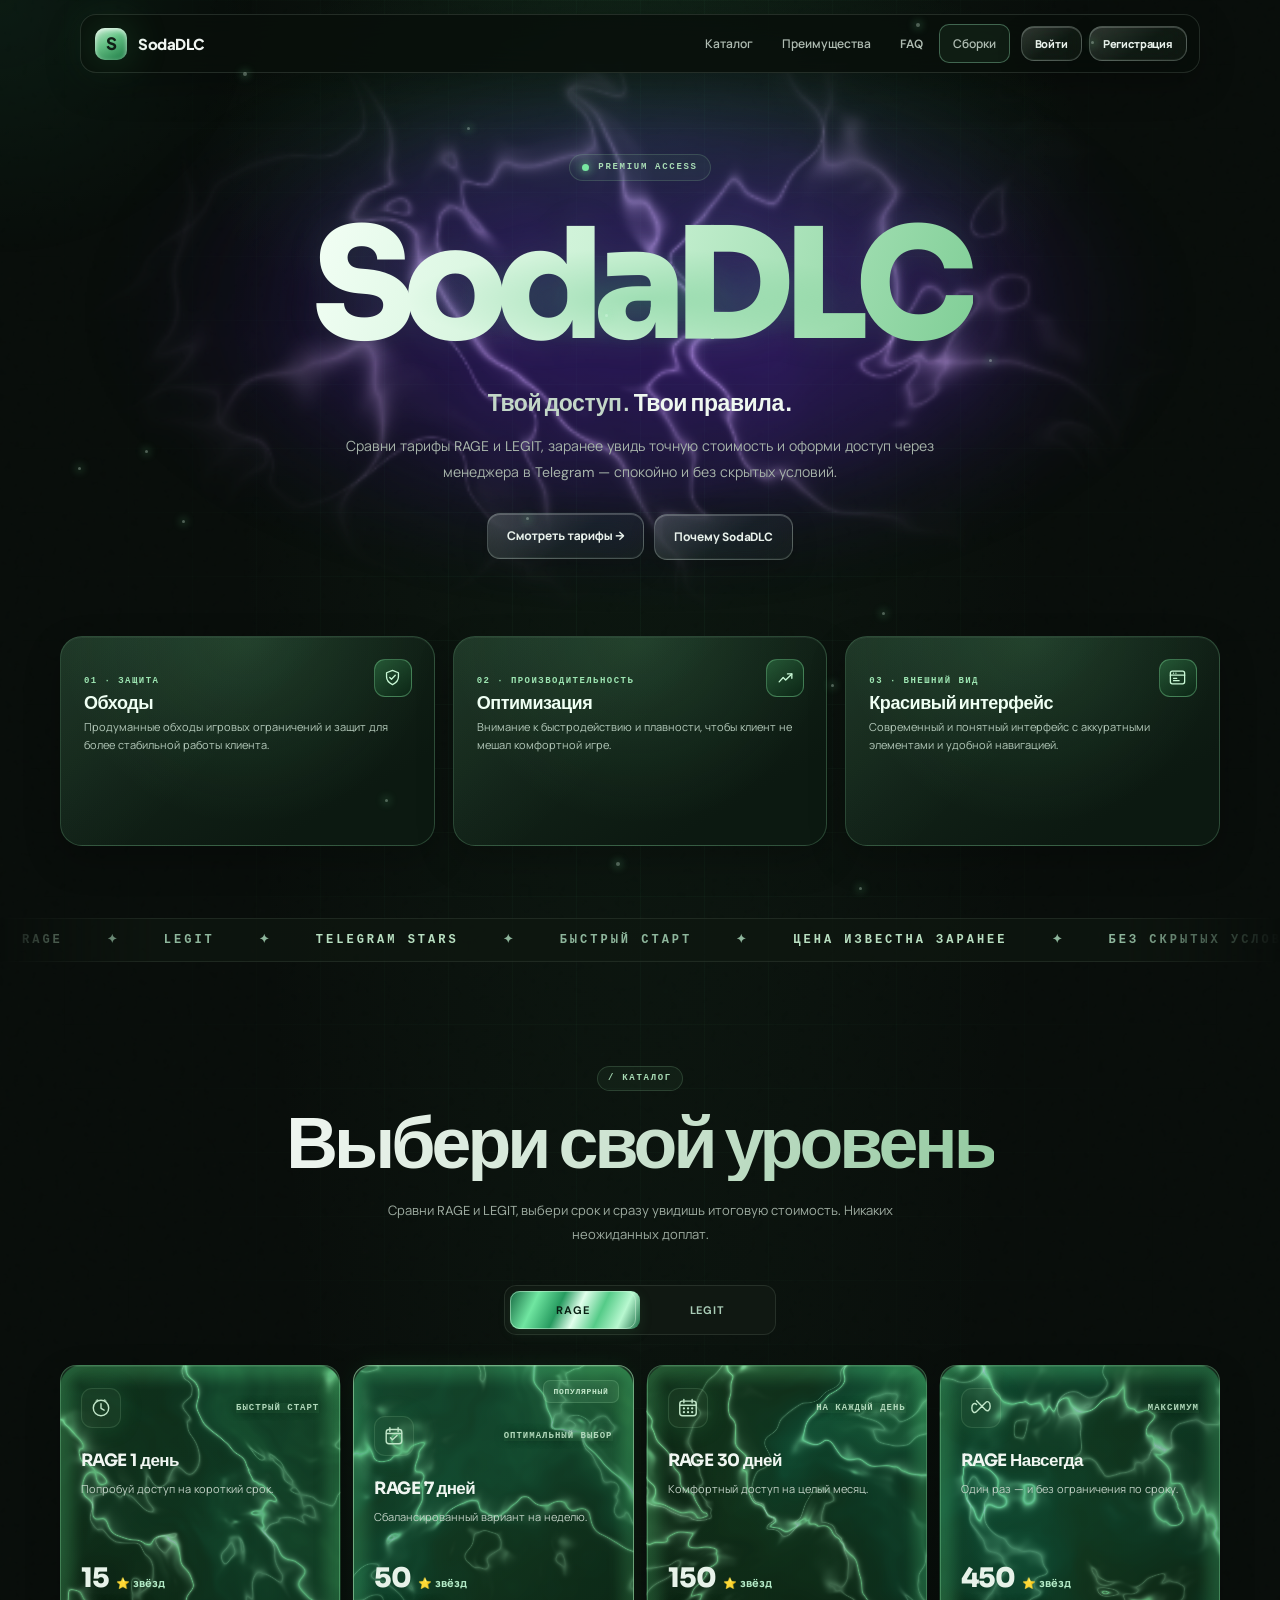
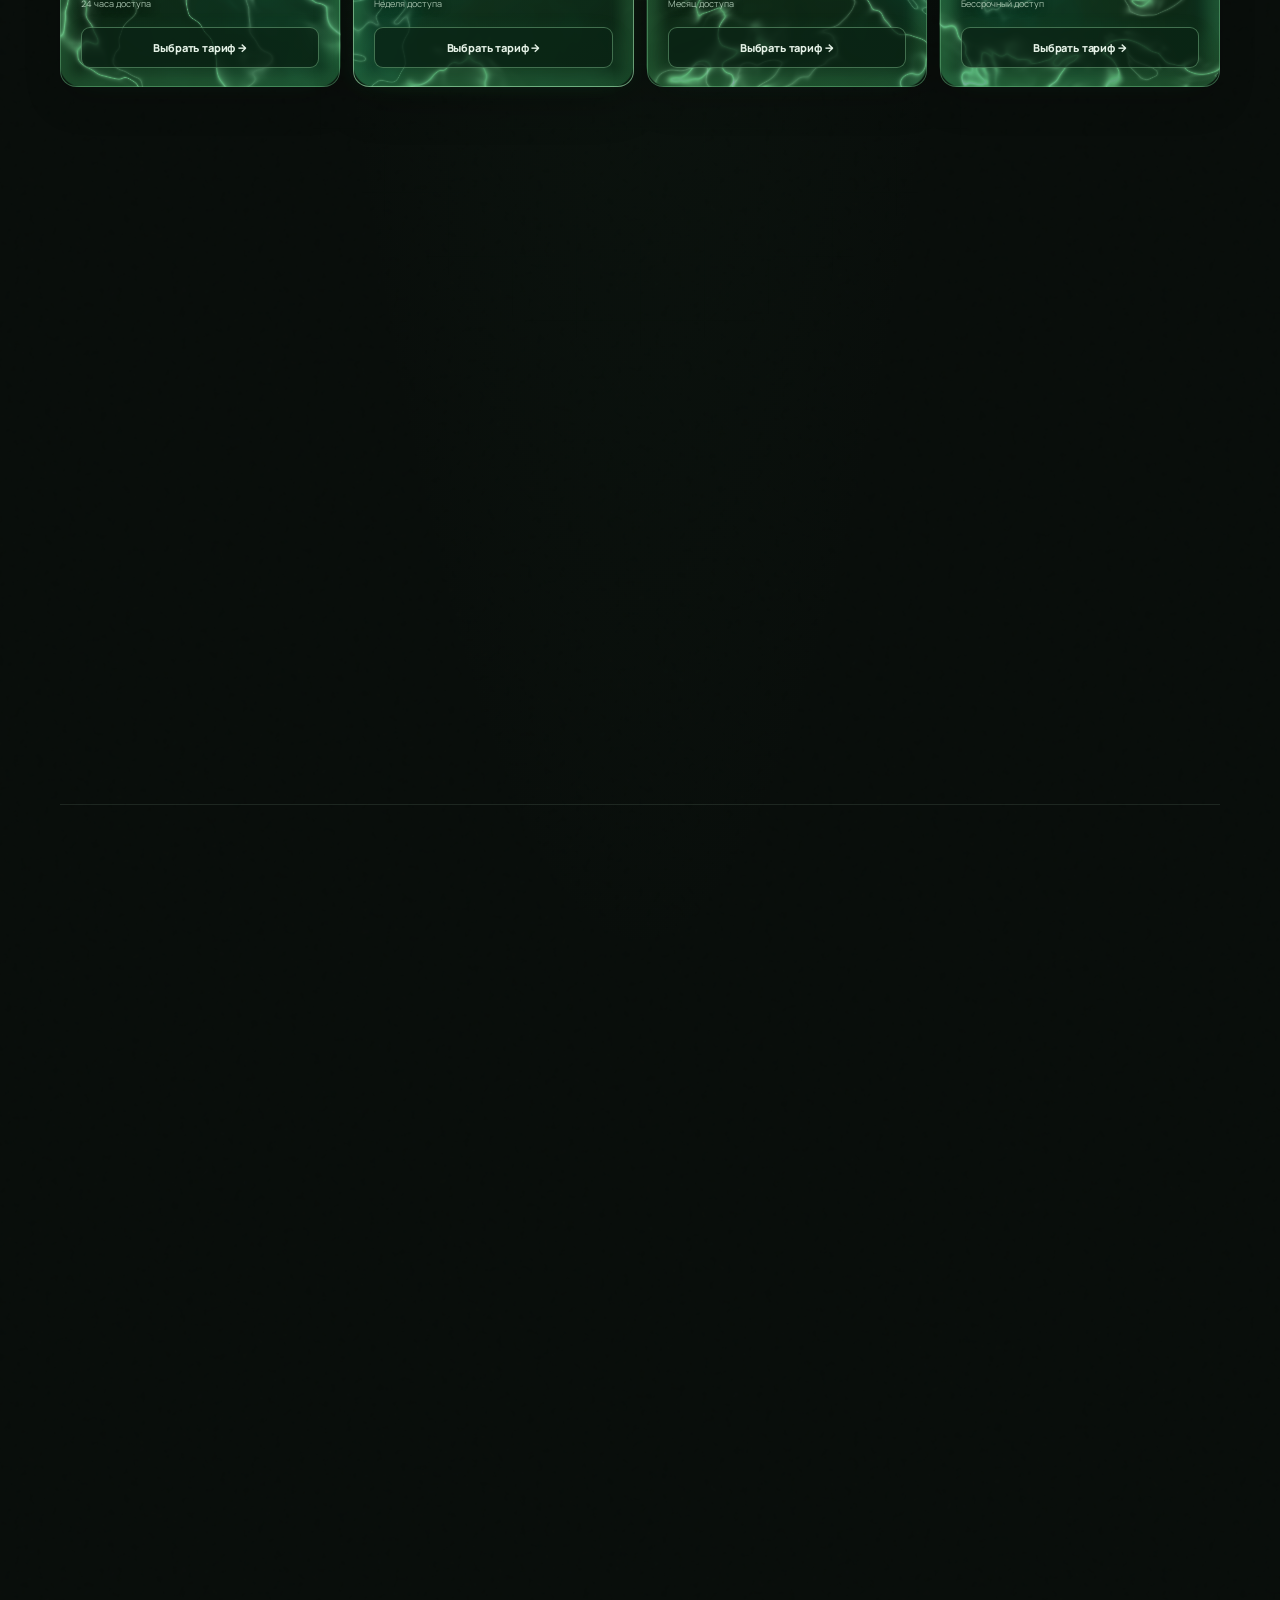
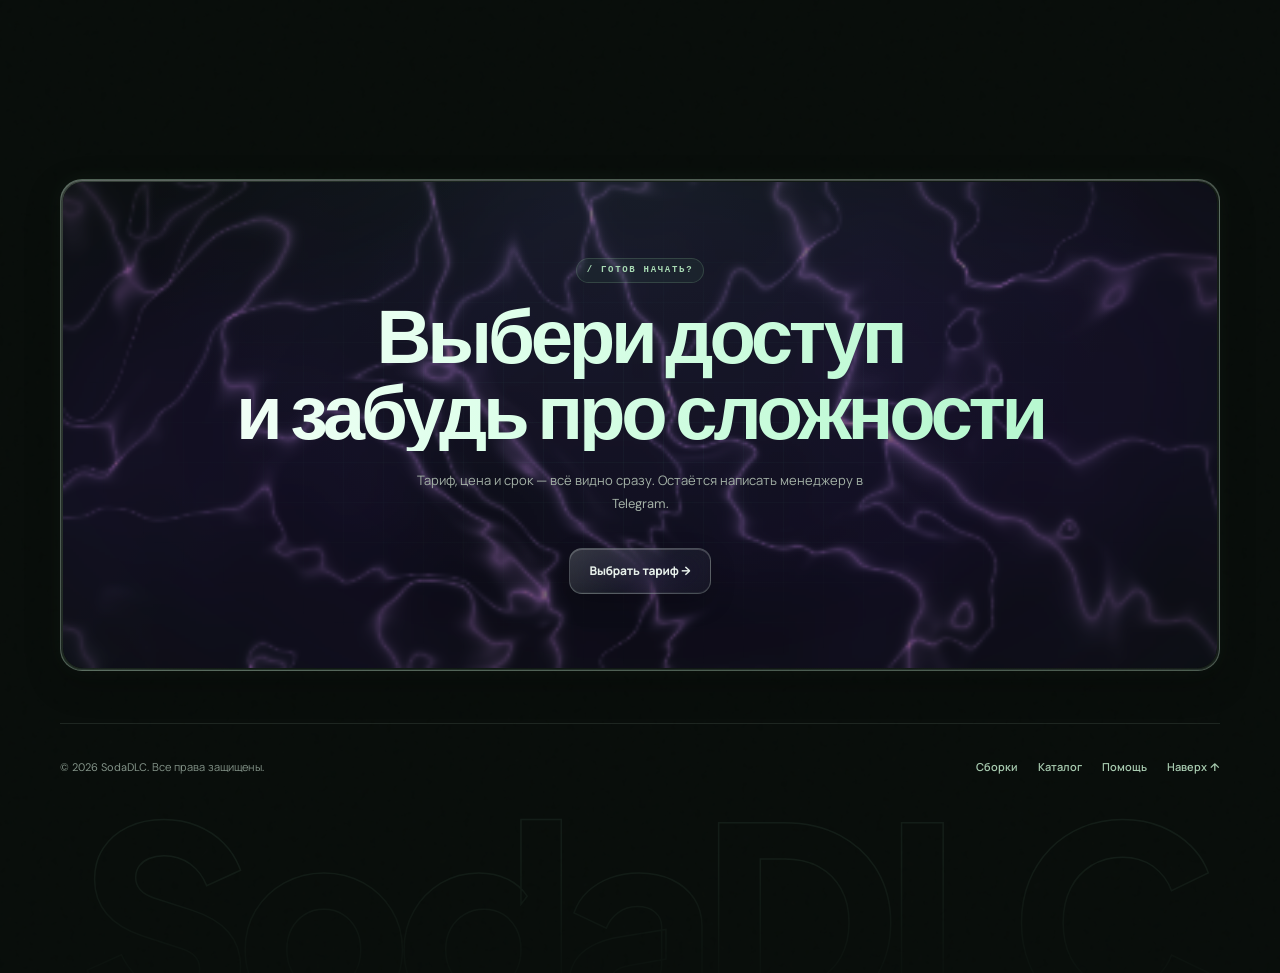
==== index.html @ 0f4b9d28 "Clean up hero tariff button hover artifact" ====
<!DOCTYPE html>
<html lang="ru">
<head>
<meta charset="UTF-8">
<meta name="viewport" content="width=device-width, initial-scale=1.0">
<meta name="theme-color" content="#080f0c">
<title>SodaDLC — Premium Digital Store</title>
<style>
@import url('https://fonts.googleapis.com/css2?family=Ballet&family=Pinyon+Script&family=DM+Sans:wght@400;500;600;700;800&family=Sora:wght@400;500;600;700;800&family=Manrope:wght@400;500;600;700;800&family=Plus+Jakarta+Sans:wght@500;600;700;800&display=swap');
:root {
  --site-primary: #c8d0dc;
  --site-secondary: #242a34;
  --site-background: #090b0f;
  --site-on-primary: #10141b;
  --site-on-secondary: #f1f4f8;
  --site-on-background: #f2f5fa;
  --site-font-body: 'Manrope', ui-sans-serif, system-ui, -apple-system, BlinkMacSystemFont, "Segoe UI", sans-serif;
  --site-font-heading: 'Plus Jakarta Sans', 'Manrope', ui-sans-serif, system-ui, sans-serif;
  --site-heading-scale: 1;
  --site-spacing-scale: 1;
  --site-radius-scale: 1;
  --site-decoration-opacity: 1;
  --bg: #090b0f;
  --panel: #11151c;
  --panel-2: #171d26;
  --line: rgba(211,222,238,.13);
  --muted: #929cab;
  --silver: #dbe2ec;
  --silver-2: #9daaba;
  --accent: #b7c5d8;
  --green: #a8d8bd;
}
* { box-sizing: border-box; }
html { scroll-behavior: smooth; }
body { margin: 0; color: var(--site-on-background); background: var(--site-background); font-family: var(--site-font-body); overflow-x: hidden; }
button, input { font: inherit; }
button { cursor: pointer; -webkit-tap-highlight-color: transparent; }
a { -webkit-tap-highlight-color: transparent; }
button:focus:not(:focus-visible) { outline: none; }
button:focus-visible, a:focus-visible { outline: 2px solid rgba(205,220,240,.8); outline-offset: 3px; }
#app { min-height: 100vh; width: 100%; border-radius: 0; overflow: hidden; position: relative; background-color: var(--site-background); isolation: isolate; }
.ambient { position: absolute; pointer-events: none; z-index: -1; opacity: var(--site-decoration-opacity); filter: blur(2px); }
.ambient.one { width: 680px; height: 680px; top: -330px; left: -210px; background: radial-gradient(circle, rgba(157,177,204,.16), transparent 68%); }
.ambient.two { width: 800px; height: 800px; top: 500px; right: -470px; background: radial-gradient(circle, rgba(112,133,160,.13), transparent 68%); }
.noise { position: absolute; inset: 0; pointer-events: none; opacity: calc(var(--site-decoration-opacity) * .08); z-index: -1; background-image: url("data:image/svg+xml,%3Csvg viewBox='0 0 180 180' xmlns='http://www.w3.org/2000/svg'%3E%3Cfilter id='n'%3E%3CfeTurbulence type='fractalNoise' baseFrequency='.9' numOctaves='3' stitchTiles='stitch'/%3E%3C/filter%3E%3Crect width='100%25' height='100%25' filter='url(%23n)' opacity='.28'/%3E%3C/svg%3E"); }
.container { width: min(1160px, calc(100% - 48px)); margin: 0 auto; }
.topbar { height: 82px; display: flex; align-items: center; justify-content: space-between; border-bottom: 1px solid var(--line); position: relative; z-index: 5; animation: slideDown .9s cubic-bezier(.2,.8,.2,1) both; }
.brand { display: flex; align-items: center; gap: 12px; color: #f5f7fb; text-decoration: none; letter-spacing: -.7px; font-weight: 850; font-size: 19px; }
.brand-mark { width: 36px; height: 36px; display: grid; place-items: center; border-radius: 12px; color: #11151c; font-weight: 950; font-size: 17px; background: linear-gradient(145deg,#f4f7fb,#8795a8 52%,#e7edf5); box-shadow: 0 4px 24px rgba(181,199,222,.2), inset 0 1px 1px #fff; }
.brand small { display: none; /* keep the top bar visually clean */ display: block; color: #8995a5; font-size: 9px; letter-spacing: 2.8px; font-weight: 700; margin-top: 2px; }
.brand small{display:none;}
.nav { display: flex; align-items: center; gap: 32px; }
.nav a { color: #aab4c2; font-size: 13px; font-weight: 600; text-decoration: none; transition: color .25s; }
.nav a:hover { color: #fff; }
.nav-cta { border: 1px solid rgba(213,225,242,.28); background: linear-gradient(135deg,rgba(220,229,241,.17),rgba(113,129,151,.08)); color: #edf2f9; border-radius: 11px; padding: 11px 17px; font-size: 12px; font-weight: 750; transition: .25s; }
.nav-cta:hover { transform: translateY(-2px); border-color: rgba(230,238,249,.65); box-shadow: 0 8px 25px rgba(150,174,205,.13); }
.hero { min-height: 620px; display: grid; grid-template-columns: 1.05fr .95fr; align-items: center; gap: 38px; padding: 82px 0 78px; }
.hero-copy { animation: rise .9s .12s both; }
.eyebrow { display: inline-flex; align-items: center; gap: 9px; color: #c4cedb; border: 1px solid rgba(197,211,230,.2); border-radius: 999px; padding: 8px 13px; background: rgba(180,198,222,.055); font-size: 10px; letter-spacing: 1.8px; text-transform: uppercase; font-weight: 800; }
.live-dot { width: 6px; height: 6px; border-radius: 50%; background: #a9d8bd; box-shadow: 0 0 12px #a9d8bd; }
h1 { font-family: var(--site-font-heading); font-size: clamp(49px,7vw,83px); line-height: .98; letter-spacing: -5px; margin: 26px 0 22px; font-weight: 850; }
.gradient-text { color: #e9eef6; background: linear-gradient(105deg,#fff 3%,#aab7c9 39%,#f5f8fc 57%,#7e8da2 78%,#e8edf5 100%); -webkit-background-clip: text; background-clip: text; -webkit-text-fill-color: transparent; background-size: 220% auto; animation: shine 7s linear infinite; }
.hero-copy p { color: #b1bdcc; font-size: 15px; line-height: 1.9; max-width: 520px; margin: 0; }
.hero-proof { display:flex; flex-wrap:wrap; gap:10px; margin-top:25px; }
.proof-pill { display:flex; align-items:center; gap:8px; padding:9px 12px; border:1px solid rgba(205,220,240,.13); border-radius:10px; background:rgba(255,255,255,.035); color:#c3cedc; font-size:10px; font-weight:700; }
.proof-pill i { width:6px; height:6px; border-radius:50%; background:#a8d8bd; box-shadow:0 0 10px rgba(168,216,189,.7); }
.hero-actions { display: flex; gap: 13px; margin-top: 32px; flex-wrap: wrap; }
.primary-btn, .ghost-btn { padding: 15px 21px; border-radius: 12px; font-size: 13px; font-weight: 800; transition: transform .25s, box-shadow .25s, border-color .25s; }
.primary-btn { border: 0; color: #11151b; background: linear-gradient(135deg,#f3f6fa,#a8b5c7 58%,#e6edf6); box-shadow: 0 8px 30px rgba(173,192,217,.16), inset 0 1px 0 #fff; }
.primary-btn:hover { transform: translateY(-3px); box-shadow: 0 13px 34px rgba(173,192,217,.25); }
.ghost-btn { color: #d8e0eb; background: rgba(255,255,255,.025); border: 1px solid rgba(202,216,236,.2); }
.ghost-btn:hover { transform: translateY(-3px); border-color: rgba(218,230,246,.55); }
.hero-note { margin-top: 27px; display: flex; gap: 18px; flex-wrap: wrap; color: #778496; font-size: 11px; }
.hero-note span { display: flex; align-items: center; gap: 7px; }
.hero-note b { color: #cbd5e2; font-weight: 700; }
.hero-art { min-height: 440px; display: grid; place-items: center; position: relative; animation: rise 1s .25s both; }
.orbit { width: min(390px,90%); aspect-ratio: 1; border: 1px solid rgba(195,211,233,.16); border-radius: 50%; position: absolute; box-shadow: 0 0 90px rgba(136,159,190,.07), inset 0 0 70px rgba(145,166,193,.04); }
.orbit:before, .orbit:after { content: ""; position: absolute; inset: 22px; border: 1px dashed rgba(195,211,233,.14); border-radius: 50%; }
.orbit:after { inset: 54px; border-style: solid; opacity: .6; }
.orbit-glow { position: absolute; width: 250px; height: 250px; border-radius: 50%; background: radial-gradient(circle,rgba(178,198,224,.23),rgba(111,132,161,.08) 45%,transparent 72%); filter: blur(13px); }
.cube { width: 190px; height: 190px; position: relative; transform: rotate(-12deg); filter: drop-shadow(0 28px 35px rgba(0,0,0,.45)); animation: float 6s ease-in-out infinite; }
.cube-face { position: absolute; inset: 0; border: 1px solid rgba(255,255,255,.65); border-radius: 35px; background: linear-gradient(145deg,#f1f5fb 0%,#aab7c9 27%,#596779 53%,#d8e1ec 74%,#7b899c 100%); box-shadow: inset 0 2px 4px rgba(255,255,255,.8), inset 0 -18px 35px rgba(17,25,36,.35), 0 0 45px rgba(175,197,224,.22); display: grid; place-items: center; overflow: hidden; }
.cube-face:before { content: ""; position: absolute; width: 160%; height: 45%; background: linear-gradient(90deg,transparent,rgba(255,255,255,.75),transparent); transform: rotate(-43deg) translateY(-110px); animation: sweep 5s ease-in-out infinite; }
.cube-logo { color: #18212d; font-size: 82px; font-weight: 950; letter-spacing: -9px; text-shadow: 0 2px 0 rgba(255,255,255,.45); z-index: 1; }
.float-chip { position: absolute; border: 1px solid rgba(210,224,243,.2); background: linear-gradient(145deg,rgba(43,53,68,.9),rgba(17,22,30,.94)); backdrop-filter: blur(14px); border-radius: 14px; padding: 12px 15px; color: #e6edf6; box-shadow: 0 15px 40px rgba(0,0,0,.28); font-size: 11px; animation: float 5s ease-in-out infinite; }
.float-chip strong { display: block; font-size: 14px; margin-bottom: 3px; }
.chip-a { top: 67px; right: 3px; animation-delay: -1.5s; }
.chip-b { bottom: 67px; left: 0; animation-delay: -3s; }
.chip-c { top: 48%; right: -24px; padding: 10px 12px; color: #b9c8db; }
.hero-panel { position:absolute; z-index:2; left:50%; bottom:4px; transform:translateX(-50%); width:min(340px,90%); padding:15px 17px; border:1px solid rgba(215,228,246,.2); border-radius:15px; background:linear-gradient(145deg,rgba(31,40,53,.96),rgba(12,16,23,.97)); box-shadow:0 18px 55px rgba(0,0,0,.42),inset 0 1px rgba(255,255,255,.08); backdrop-filter:blur(18px); }
.hero-panel-top { display:flex; justify-content:space-between; align-items:center; gap:10px; color:#9eacbd; font-size:9px; letter-spacing:1.2px; text-transform:uppercase; font-weight:800; }
.hero-panel-price { display:flex; justify-content:space-between; align-items:end; gap:12px; margin-top:10px; }
.hero-panel-price strong { color:#f2f5fa; font-size:25px; letter-spacing:-1px; }
.hero-panel-price span { color:#9eacbd; font-size:10px; text-align:right; line-height:1.6; }
.stats { border-top: 1px solid var(--line); border-bottom: 1px solid var(--line); display: grid; grid-template-columns: repeat(3,1fr); padding: 23px 0; }
.stat { text-align: center; border-right: 1px solid var(--line); }
.stat:last-child { border: 0; }
.stat strong { display: block; color: #e5ebf4; font-size: 21px; letter-spacing: -.8px; }
.stat span { display: block; margin-top: 5px; color: #778496; font-size: 10px; letter-spacing: 1.3px; text-transform: uppercase; }
.section { padding: 104px 0 96px; }
.section-subline { display:flex; align-items:center; gap:10px; margin-top:13px; color:#8795a7; font-size:11px; }
.section-subline:before { content:""; width:22px; height:1px; background:#aebed2; }
.section-head { display: flex; align-items: end; justify-content: space-between; gap: 30px; margin-bottom: 34px; }
.kicker { color: #8f9daf; font-size: 10px; letter-spacing: 2.3px; text-transform: uppercase; font-weight: 800; }
h2 { font-size: clamp(30px,4vw,43px); letter-spacing: -2px; line-height: 1.08; margin: 12px 0 0; }
.section-head p { max-width: 390px; color: #8793a3; font-size: 12px; line-height: 1.8; margin: 0 0 3px; }
.tabs { display: flex; gap: 8px; padding: 5px; background: rgba(255,255,255,.035); border: 1px solid var(--line); border-radius: 14px; width: fit-content; margin-bottom: 24px; }
.tab { color: #98a5b6; background: transparent; border: 0; border-radius: 10px; padding: 11px 20px; font-size: 12px; font-weight: 800; transition: .25s; }
.tab.active { color: #111720; background: linear-gradient(135deg,#eef3fa,#aebcce); box-shadow: 0 3px 14px rgba(180,198,222,.14); }
.product-grid { display: grid; grid-template-columns: repeat(4,1fr); gap: 14px; }
.product-card { position: relative; min-width: 0; padding: 23px 20px 20px; border-radius: 18px; border: 1px solid rgba(195,211,233,.16); background: linear-gradient(155deg,rgba(35,44,57,.94),rgba(15,19,26,.98) 70%); overflow: hidden; min-height: 325px; display: flex; flex-direction: column; transition: transform .35s,border-color .35s,box-shadow .35s; }
.product-card:before { content: ""; position: absolute; width: 190px; height: 190px; border-radius: 50%; top: -115px; right: -95px; background: radial-gradient(circle,rgba(190,210,237,.17),transparent 70%); pointer-events: none; }
.product-card:after { content: ""; position: absolute; top: -60%; left: -90%; width: 50%; height: 220%; transform: rotate(28deg); background: linear-gradient(90deg,transparent,rgba(255,255,255,.055),transparent); transition: left .7s; pointer-events: none; }
.product-card:hover { transform: translateY(-7px); border-color: rgba(207,222,243,.42); box-shadow: 0 22px 55px rgba(0,0,0,.3),0 0 30px rgba(148,171,202,.06); }
.product-card:hover:after { left: 140%; }
.product-card.featured { border-color: rgba(205,219,239,.36); background: linear-gradient(155deg,rgba(50,61,77,.9),rgba(17,22,30,.98) 75%); }
.popular { position: absolute; top: 13px; left: 20px; right: auto; color: #111720; background: linear-gradient(135deg,#edf3fb,#9cacc1); padding: 6px 9px; border-radius: 7px; font-size: 8px; letter-spacing: 1px; font-weight: 900; }
.product-card.featured .product-top { padding-top: 28px; }
.product-top { display: flex; align-items: center; justify-content: space-between; margin-bottom: 24px; }
.product-icon { width: 44px; height: 44px; display: grid; place-items: center; border: 0; border-radius: 0; background: transparent; color: #dce5f1; }
.product-icon svg { width: 34px; height: 34px; display: block; overflow: visible; stroke: currentColor; stroke-width: 1.55; stroke-linecap: round; stroke-linejoin: round; filter: drop-shadow(0 2px 8px rgba(190,208,232,.16)); }
.product-tag { color: #8492a4; font-size: 9px; letter-spacing: 1.3px; text-transform: uppercase; font-weight: 800; }
.product-card h3 { margin: 0 0 7px; font-size: clamp(16px,1.35vw,19px); line-height: 1.35; letter-spacing: -.45px; overflow-wrap: anywhere; }
.product-card .desc { color: #8390a1; font-size: 11px; line-height: 1.6; min-height: 35px; margin: 0 0 20px; }
.price-row { display: flex; align-items: baseline; flex-wrap: wrap; gap: 4px 7px; min-width: 0; margin-top: auto; }
.price { font-size: clamp(23px,2.2vw,29px); font-weight: 850; letter-spacing: -1px; line-height: 1.15; color: #edf2f9; overflow-wrap: anywhere; }
.currency { color: #aab7c8; font-size: 11px; font-weight: 750; white-space: nowrap; }
.price-note { color: #6f7c8d; font-size: 9px; margin-top: 3px; }
.buy-btn { width: 100%; margin-top: 18px; border-radius: 10px; border: 1px solid rgba(203,218,238,.24); background: linear-gradient(135deg,rgba(225,234,246,.16),rgba(156,176,203,.08)); color: #f0f4fa; padding: 14px 12px; font-size: 12px; font-weight: 850; transition: .25s; }
.buy-btn:hover { background: linear-gradient(135deg,#e9eff7,#aab9cc); color: #111720; border-color: transparent; }
.discount-note { margin-top: 20px; padding: 15px 17px; display: flex; align-items: center; gap: 12px; border-radius: 13px; border: 1px solid rgba(168,216,189,.18); background: rgba(117,177,145,.055); color: #a8cdb7; font-size: 11px; line-height: 1.6; }
.discount-note b { color: #d0e8d8; }
.features { display: grid; grid-template-columns: repeat(3,1fr); gap: 14px; }
.steps { display:grid; grid-template-columns:repeat(3,1fr); gap:13px; margin-top:24px; }
.step { position:relative; padding:20px; border:1px solid var(--line); border-radius:15px; background:linear-gradient(145deg,rgba(255,255,255,.045),rgba(255,255,255,.015)); }
.step-num { color:#9eafc4; font-size:10px; letter-spacing:1.5px; font-weight:900; }
.step h3 { margin:12px 0 7px; font-size:13px; }
.step p { margin:0; color:#8793a3; font-size:10px; line-height:1.75; }
.feature { padding: 24px; border: 1px solid var(--line); border-radius: 16px; background: rgba(255,255,255,.025); }
.feature-icon { width: 38px; height: 38px; border-radius: 11px; display: grid; place-items: center; background: rgba(194,211,235,.1); color: #d6e0ed; font-size: 16px; margin-bottom: 18px; }
.feature h3 { margin: 0 0 8px; font-size: 14px; }
.feature p { margin: 0; color: #8793a3; font-size: 11px; line-height: 1.8; }
.faq-wrap { display: grid; grid-template-columns: .7fr 1.3fr; gap: 65px; }
.faq-intro p { color: #8793a3; font-size: 12px; line-height: 1.8; max-width: 300px; }
.faq-item { border-bottom: 1px solid var(--line); }
.faq-q { width: 100%; padding: 19px 0; display: flex; justify-content: space-between; gap: 20px; align-items: center; border: 0; color: #e1e8f1; background: transparent; text-align: left; font-size: 13px; font-weight: 750; }
.faq-q span:last-child { color: #9caabd; font-size: 20px; transition: transform .25s; }
.faq-a { max-height: 0; overflow: hidden; color: #8793a3; font-size: 11px; line-height: 1.8; transition: max-height .35s,padding .35s; }
.faq-item.open .faq-a { max-height: 140px; padding: 0 30px 18px 0; }
.faq-item.open .faq-q span:last-child { transform: rotate(45deg); }
.footer { border-top: 1px solid var(--line); padding: 30px 0; display: flex; align-items: center; justify-content: space-between; gap: 20px; color: #758294; font-size: 10px; }
.footer-links { display: flex; gap: 18px; }
.footer a { color: #aab5c4; text-decoration: none; }
.footer a:hover { color: white; }
.modal-backdrop { position: fixed; inset: 0; background: rgba(3,5,8,.88); display: grid; place-items: center; padding: 18px; z-index: 20; opacity: 0; visibility: hidden; transition: opacity .2s,visibility .2s; }
.modal-backdrop.show { opacity: 1; visibility: visible; }
.modal { width: min(450px,100%); padding: 28px; border-radius: 20px; border: 1px solid rgba(208,223,244,.25); background: linear-gradient(145deg,#1b222d,#0d1117); box-shadow: 0 30px 100px rgba(0,0,0,.65); transform: translateY(16px) scale(.98); transition: .3s; }
.modal-backdrop.show .modal { transform: translateY(0) scale(1); }
.modal-head { display: flex; align-items: start; justify-content: space-between; gap: 15px; }
.modal h3 { margin: 0; font-size: 22px; letter-spacing: -.8px; }
.modal-sub { color: #aeb9c8; font-size: 13px; line-height: 1.85; margin: 12px 0 21px; }
.close { border: 1px solid var(--line); background: rgba(255,255,255,.04); color: #cbd5e2; border-radius: 9px; width: 32px; height: 32px; font-size: 18px; }
.order-summary { border: 1px solid var(--line); background: rgba(255,255,255,.035); border-radius: 12px; padding: 14px; display: flex; justify-content: space-between; align-items: center; margin-bottom: 18px; }
.order-summary span { color: #9aa7b7; font-size: 11px; }
.order-summary strong { color: #f0f4fa; font-size: 17px; }
.contact-note { border: 1px solid rgba(195,211,233,.16); background: rgba(255,255,255,.035); border-radius: 13px; padding: 16px; color: #aab6c6; font-size: 12px; line-height: 1.8; }
.contact-note strong { color: #f1f5fb; }
.telegram-link { display: flex; justify-content: center; align-items: center; gap: 9px; width: 100%; margin-top: 17px; padding: 14px 18px; border-radius: 11px; background: linear-gradient(135deg,#f0f4fa,#aab9cc); color: #111720; text-decoration: none; font-size: 13px; font-weight: 850; transition: transform .25s,box-shadow .25s; }
.telegram-link:hover { transform: translateY(-2px); box-shadow: 0 10px 28px rgba(173,192,217,.2); }
.field { width: 100%; border: 1px solid rgba(199,215,237,.2); background: rgba(0,0,0,.2); border-radius: 10px; padding: 13px 14px; outline: none; color: #f2f5fa; font-size: 12px; }
.field:focus { border-color: rgba(211,227,248,.65); }
.modal-action { width: 100%; margin-top: 16px; }
.modal-hint { color: #718093; font-size: 9px; line-height: 1.7; margin-top: 13px; }
.auth-actions { display:flex; align-items:center; gap:9px; }
.auth-btn { border:1px solid rgba(213,225,242,.24); background:rgba(255,255,255,.035); color:#e5ebf4; border-radius:10px; padding:10px 13px; font-size:11px; font-weight:800; transition:.25s; }
.auth-btn.primary { color:#111720; background:linear-gradient(135deg,#eef3fa,#aebcce); border-color:transparent; }
.auth-btn:hover { transform:translateY(-2px); border-color:rgba(230,238,249,.65); }
.auth-field { display:grid; gap:7px; margin:13px 0; color:#aeb9c8; font-size:11px; font-weight:700; }
#authConfirmWrap[hidden] { display:none !important; }
.auth-error { min-height:17px; color:#e5a6a6; font-size:10px; line-height:1.6; }
.auth-switch { margin-top:15px; color:#9aa7b7; text-align:center; font-size:11px; }
.auth-switch button { border:0; padding:0; background:none; color:#e2eaf5; font-weight:800; text-decoration:underline; }
.cabinet { width:min(680px,100%); max-height:min(82vh,760px); overflow:auto; }
.cabinet-welcome { margin:17px 0 20px; padding:18px; border:1px solid var(--line); border-radius:13px; background:rgba(255,255,255,.035); }
.cabinet-welcome strong { display:block; color:#f0f4fa; font-size:20px; }
.cabinet-welcome span { display:block; color:#9aa7b7; font-size:11px; margin-top:5px; }
.cabinet-grid { display:grid; grid-template-columns:repeat(2,1fr); gap:12px; }
.cabinet-tile { padding:17px; border:1px solid var(--line); border-radius:12px; background:rgba(255,255,255,.025); }
.cabinet-tile small { display:block; color:#8997a9; font-size:9px; letter-spacing:1px; text-transform:uppercase; }
.cabinet-tile strong { display:block; margin-top:8px; color:#e9eef6; font-size:15px; }
.admin-panel { margin-top:17px; padding:18px; border:1px solid rgba(184,204,230,.25); border-radius:13px; background:linear-gradient(145deg,rgba(174,194,220,.09),rgba(255,255,255,.02)); }
.admin-panel h4 { margin:0 0 8px; color:#eaf0f8; font-size:14px; }
.admin-panel p { margin:0; color:#9aa7b7; font-size:11px; line-height:1.7; }
.cabinet-actions { display:flex; gap:9px; margin-top:18px; }
@media(max-width:650px){.auth-actions{gap:6px}.auth-btn{padding:9px 8px;font-size:10px}.cabinet-grid{grid-template-columns:1fr}}
/* Cabinet workspace redesign */
.cabinet{width:min(980px,100%);max-height:min(90vh,900px);padding:0;overflow:auto;border-radius:25px;background:radial-gradient(ellipse at 8% 0,rgba(165,190,222,.16),transparent 38%),linear-gradient(145deg,#171f2b,#0b1018 68%);}
.cabinet .modal-head{position:sticky;top:0;z-index:4;padding:25px 30px 20px;border-bottom:1px solid rgba(211,226,245,.12);background:rgba(15,21,30,.88);backdrop-filter:blur(18px);align-items:center}
.cabinet .modal-head h3{font-size:25px;letter-spacing:-1px}.cabinet .modal-head .kicker{margin-bottom:7px}
.cabinet-body{padding:26px 30px 30px}.cabinet-hero{position:relative;overflow:hidden;display:flex;justify-content:space-between;align-items:center;gap:20px;padding:25px;border:1px solid rgba(211,226,245,.18);border-radius:19px;background:linear-gradient(115deg,rgba(177,197,224,.14),rgba(255,255,255,.025) 60%),#121a25;box-shadow:inset 0 1px rgba(255,255,255,.08)}
.cabinet-hero:after{content:"S";position:absolute;right:20px;top:-40px;font-size:170px;line-height:1;font-weight:900;color:rgba(219,230,245,.035);pointer-events:none}
.cabinet-user{display:flex;align-items:center;gap:16px;min-width:0}.cabinet-avatar{width:58px;height:58px;flex:0 0 58px;display:grid;place-items:center;border-radius:18px;color:#121923;font-size:24px;font-weight:900;background:linear-gradient(145deg,#f5f8fc,#91a2b8 65%,#dce5f0);box-shadow:0 8px 25px rgba(174,196,224,.16),inset 0 1px white}
.cabinet-greeting{color:#8f9daf;font-size:10px;letter-spacing:1.7px;text-transform:uppercase;font-weight:800}.cabinet-hero h4{margin:5px 0 5px;color:#f1f5fa;font-size:23px;letter-spacing:-.8px;overflow-wrap:anywhere}.cabinet-hero p{margin:0;color:#98a6b8;font-size:11px}.role-chip{position:relative;z-index:1;white-space:nowrap;padding:9px 12px;border:1px solid rgba(210,226,247,.2);border-radius:999px;background:rgba(210,226,247,.07);color:#dce6f3;font-size:9px;font-weight:900;letter-spacing:1.2px}
.cabinet-section-title{display:flex;justify-content:space-between;align-items:end;gap:15px;margin:27px 0 13px}.cabinet-section-title h4{margin:0;color:#eaf0f8;font-size:14px}.cabinet-section-title p{margin:5px 0 0;color:#8290a3;font-size:10px;line-height:1.6}.cabinet-metrics{display:grid;grid-template-columns:repeat(3,1fr);gap:12px}.cabinet-metric{padding:17px;border:1px solid rgba(205,220,240,.13);border-radius:15px;background:linear-gradient(145deg,rgba(42,54,71,.62),rgba(16,22,31,.72));box-shadow:inset 0 1px rgba(255,255,255,.045)}.cabinet-metric span{display:block;color:#8998ab;font-size:9px;letter-spacing:1.2px;text-transform:uppercase}.cabinet-metric strong{display:block;margin-top:9px;color:#edf2f9;font-size:20px;letter-spacing:-.6px;overflow-wrap:anywhere}.cabinet-metric small{display:block;margin-top:4px;color:#738195;font-size:9px}
.cabinet-content-grid{display:grid;grid-template-columns:1fr 1fr;gap:13px}.cabinet-info-card{padding:19px;border:1px solid rgba(205,220,240,.13);border-radius:16px;background:rgba(255,255,255,.025)}.cabinet-info-card h4{margin:0 0 13px;color:#e8eef7;font-size:12px}.cabinet-info-row{display:flex;justify-content:space-between;gap:12px;padding:10px 0;border-top:1px solid rgba(205,220,240,.09);font-size:10px}.cabinet-info-row span{color:#8492a5}.cabinet-info-row strong{color:#dce5f0;text-align:right;overflow-wrap:anywhere}
.admin-panel{margin-top:25px;padding:21px;border:1px solid rgba(183,205,234,.24);border-radius:18px;background:linear-gradient(145deg,rgba(124,151,185,.13),rgba(255,255,255,.025));box-shadow:inset 0 1px rgba(255,255,255,.06)}.admin-panel h4{margin:0;color:#edf3fb;font-size:15px}.admin-panel>p{margin:7px 0 17px;color:#95a4b7;font-size:10px;line-height:1.75}.admin-create-grid{display:grid;grid-template-columns:1fr 1fr auto;gap:9px;align-items:end}.admin-create-grid label{display:grid;gap:7px;color:#aab7c8;font-size:9px;font-weight:800}.admin-create-grid .auth-btn{min-height:42px;white-space:nowrap}.admin-list{display:grid;gap:8px;margin-top:15px}.admin-list-item{display:flex;justify-content:space-between;align-items:center;gap:12px;padding:12px 14px;border:1px solid rgba(205,220,240,.11);border-radius:12px;background:rgba(5,9,15,.24)}.admin-list-item strong{display:block;color:#e5edf7;font-size:11px}.admin-list-item span{display:block;margin-top:4px;color:#8291a5;font-size:9px}.admin-owner-tag{color:#cbd8e8!important}.admin-notice{margin-top:12px;color:#75869b;font-size:9px;line-height:1.7}.cabinet-footer{display:flex;justify-content:space-between;align-items:center;gap:12px;margin-top:24px;padding-top:18px;border-top:1px solid rgba(205,220,240,.12)}.cabinet-footer span{color:#78879a;font-size:9px}.cabinet-actions{margin:0;gap:9px}.cabinet-actions .auth-btn{padding:11px 15px}
@media(max-width:650px){.cabinet .modal-head{padding:20px 18px 16px}.cabinet-body{padding:18px}.cabinet-hero{align-items:flex-start;padding:18px;flex-direction:column}.cabinet-hero h4{font-size:20px}.cabinet-metrics{grid-template-columns:1fr 1fr}.cabinet-metric:last-child{grid-column:1/-1}.cabinet-content-grid{grid-template-columns:1fr}.admin-create-grid{grid-template-columns:1fr}.admin-create-grid .auth-btn{width:100%}.cabinet-footer{align-items:stretch;flex-direction:column}.cabinet-actions{width:100%}.cabinet-actions button{flex:1}}
.toast { position: fixed; bottom: 22px; left: 50%; transform: translate(-50%,20px); opacity: 0; pointer-events: none; z-index: 30; background: #e7edf6; color: #111720; padding: 12px 18px; border-radius: 10px; font-size: 11px; font-weight: 800; box-shadow: 0 10px 35px rgba(0,0,0,.3); transition: .3s; }
.toast.show { opacity: 1; transform: translate(-50%,0); }
.loader { position: fixed; inset: 0; background: #080a0e; z-index: 50; display: grid; place-items: center; transition: opacity .7s,visibility .7s; }
.loader.done { opacity: 0; visibility: hidden; }
.loader-inner { text-align: center; }
.loader-logo { width: 76px; height: 76px; margin: 0 auto 22px; display: grid; place-items: center; border-radius: 23px; color: #10151d; font-size: 36px; font-weight: 950; background: linear-gradient(145deg,#f4f7fb,#8493a8 58%,#e8eef6); box-shadow: 0 0 55px rgba(174,196,224,.2); animation: loaderPulse 1.2s ease-in-out infinite; }
.loader-name { font-size: 14px; letter-spacing: 4px; font-weight: 850; color: #e7edf6; }
.loader-line { width: 150px; height: 2px; background: #252d38; margin: 18px auto 0; overflow: hidden; border-radius: 2px; }
.loader-line:after { content: ""; display: block; height: 100%; width: 45%; background: linear-gradient(90deg,transparent,#e3ebf6,transparent); animation: loading 1s ease-in-out infinite; }
.reveal { opacity: 0; transform: translateY(22px); transition: opacity .7s,transform .7s; }
.reveal.visible { opacity: 1; transform: translateY(0); }
@keyframes loading { from { transform: translateX(-110%); } to { transform: translateX(340%); } }
@keyframes loaderPulse { 50% { transform: scale(1.06) rotate(4deg); box-shadow: 0 0 75px rgba(174,196,224,.35); } }
@keyframes slideDown { from { opacity: 0; transform: translateY(-18px); } to { opacity: 1; transform: translateY(0); } }
@keyframes rise { from { opacity: 0; transform: translateY(25px); } to { opacity: 1; transform: translateY(0); } }
@keyframes float { 0%,100% { transform: translateY(0) rotate(-12deg); } 50% { transform: translateY(-13px) rotate(-8deg); } }
@keyframes shine { to { background-position: 220% center; } }
@keyframes sweep { 0%,20% { transform: rotate(-43deg) translateY(-130px); } 65%,100% { transform: rotate(-43deg) translateY(360px); } }
/* Premium refinement: layered lighting, crisp surfaces and restrained motion. */
:root{--line:rgba(213,226,244,.17);--silver:#edf3fb;--muted:#9ba9bb}
body{background:radial-gradient(ellipse at 50% -18%,rgba(125,148,180,.17),transparent 48%),linear-gradient(180deg,#090c12 0%,#0b0f16 48%,#080b10 100%);background-attachment:fixed}
#app:before{content:"";position:absolute;inset:0;z-index:-1;pointer-events:none;opacity:.23;background-image:linear-gradient(rgba(190,207,230,.035) 1px,transparent 1px),linear-gradient(90deg,rgba(190,207,230,.035) 1px,transparent 1px);background-size:64px 64px;mask-image:linear-gradient(to bottom,black,transparent 82%)}
.topbar{position:sticky;top:0;height:76px;background:rgba(9,12,18,.76);backdrop-filter:blur(18px);-webkit-backdrop-filter:blur(18px);border-bottom-color:rgba(210,225,245,.12)}
.brand-mark{position:relative;overflow:hidden;box-shadow:0 5px 28px rgba(181,199,222,.24),inset 0 1px 1px #fff}
.brand-mark:after{content:"";position:absolute;inset:-60%;background:linear-gradient(110deg,transparent 38%,rgba(255,255,255,.8) 49%,transparent 60%);transform:translateX(-75%) rotate(18deg);animation:brandSweep 6s ease-in-out infinite}
.hero{min-height:680px;padding-top:96px;padding-bottom:90px}
.eyebrow{box-shadow:inset 0 1px rgba(255,255,255,.06),0 8px 30px rgba(0,0,0,.12);letter-spacing:2.1px}
h1{font-size:clamp(54px,7.3vw,91px);line-height:.96;letter-spacing:-5.8px;text-wrap:balance}
.hero-copy p{font-size:15.5px;line-height:2;color:#bbc6d5}
.primary-btn,.ghost-btn,.nav-cta,.auth-btn,.buy-btn,.telegram-link{position:relative;isolation:isolate;overflow:hidden}
.primary-btn:before,.nav-cta:before,.auth-btn.primary:before,.buy-btn:before,.telegram-link:before{content:"";position:absolute;z-index:-1;inset:-100% auto -100% -55%;width:38%;transform:rotate(22deg);background:linear-gradient(90deg,transparent,rgba(255,255,255,.48),transparent);animation:buttonGlint 7s ease-in-out infinite}
.primary-btn:hover,.ghost-btn:hover,.nav-cta:hover,.auth-btn:hover,.buy-btn:hover{filter:brightness(1.12)}
.hero-art{min-height:500px;perspective:1000px}
.orbit{width:min(430px,94%);border-color:rgba(204,220,242,.22);box-shadow:0 0 110px rgba(136,159,190,.1),inset 0 0 90px rgba(145,166,193,.06);animation:orbitBreathe 8s ease-in-out infinite}
.orbit:before{animation:orbitSpin 34s linear infinite}
.orbit:after{border-color:rgba(210,224,243,.2);box-shadow:0 0 35px rgba(172,195,225,.07)}
.orbit-glow{width:300px;height:300px;animation:glowPulse 7s ease-in-out infinite}
.cube{transform-style:preserve-3d;animation:float 7s ease-in-out infinite;will-change:transform}
.cube-face{border-radius:39px;background:linear-gradient(145deg,#fbfdff 0%,#c2cede 20%,#77869a 47%,#e6edf6 67%,#66768b 100%);box-shadow:inset 0 2px 5px rgba(255,255,255,.95),inset 0 -22px 42px rgba(17,25,36,.34),0 0 65px rgba(175,197,224,.27),0 35px 65px rgba(0,0,0,.38)}
.cube-logo{font-size:88px;text-shadow:0 2px 0 rgba(255,255,255,.7),0 12px 25px rgba(20,30,44,.18)}
.float-chip,.hero-panel{border-color:rgba(218,231,249,.24);box-shadow:0 20px 55px rgba(0,0,0,.34),inset 0 1px rgba(255,255,255,.09)}
.float-chip{animation-duration:7s}
.hero-panel{background:linear-gradient(145deg,rgba(39,50,66,.94),rgba(11,15,22,.97));}
.stats{padding:27px 0;background:linear-gradient(90deg,transparent,rgba(174,194,220,.035),transparent)}
.stat strong{font-size:24px;background:linear-gradient(110deg,#fff,#aab9cd 55%,#eef3fa);-webkit-background-clip:text;background-clip:text;-webkit-text-fill-color:transparent}
.section{padding-top:116px;padding-bottom:108px}
h2{font-size:clamp(32px,4.2vw,48px);letter-spacing:-2.4px}
.section-head{margin-bottom:40px}
.tabs{padding:6px;background:rgba(255,255,255,.045);box-shadow:inset 0 1px rgba(255,255,255,.04),0 12px 35px rgba(0,0,0,.12)}
.tab{min-width:112px}
.tab.active{box-shadow:0 4px 18px rgba(180,198,222,.2),inset 0 1px rgba(255,255,255,.8)}
.product-grid{gap:17px}
.product-card{min-height:350px;padding:25px 22px 21px;border-radius:20px;background:linear-gradient(150deg,rgba(37,47,62,.92),rgba(14,19,27,.98) 72%);box-shadow:inset 0 1px rgba(255,255,255,.055),0 14px 38px rgba(0,0,0,.13)}
.product-card:before{width:260px;height:260px;top:-160px;right:-120px;background:radial-gradient(circle,rgba(205,221,243,.2),transparent 70%)}
.product-card:hover{transform:translateY(-9px);box-shadow:0 28px 65px rgba(0,0,0,.38),0 0 36px rgba(148,171,202,.09),inset 0 1px rgba(255,255,255,.1)}
.product-card.featured{border-color:rgba(221,232,247,.48);box-shadow:0 0 0 1px rgba(205,219,239,.06),0 20px 50px rgba(0,0,0,.2),inset 0 1px rgba(255,255,255,.1)}
.product-icon{width:50px;height:50px;border:1px solid rgba(204,220,242,.13);border-radius:15px;background:linear-gradient(145deg,rgba(220,232,248,.12),rgba(255,255,255,.025));box-shadow:inset 0 1px rgba(255,255,255,.08)}
.product-icon svg{width:29px;height:29px}
.product-card h3{font-size:18px}
.price{font-size:31px}
.buy-btn{padding:15px 12px;border-radius:11px;background:linear-gradient(120deg,rgba(229,238,249,.17),rgba(135,156,184,.08));box-shadow:inset 0 1px rgba(255,255,255,.09)}
.buy-btn:hover{background:linear-gradient(135deg,#f1f5fb,#aebdd0);box-shadow:0 10px 26px rgba(173,192,217,.16)}
.feature,.step{background:linear-gradient(145deg,rgba(35,45,60,.62),rgba(15,20,28,.48));border-color:rgba(205,220,240,.15);box-shadow:inset 0 1px rgba(255,255,255,.045);transition:transform .3s,border-color .3s,background .3s}
.feature:hover,.step:hover{transform:translateY(-5px);border-color:rgba(211,226,246,.32);background:linear-gradient(145deg,rgba(48,60,78,.7),rgba(17,23,32,.58))}
.feature-icon{border:1px solid rgba(205,220,240,.13);background:linear-gradient(145deg,rgba(194,211,235,.16),rgba(194,211,235,.045));box-shadow:inset 0 1px rgba(255,255,255,.08)}
.faq-item{border-bottom-color:rgba(210,225,245,.15)}
.faq-q{transition:color .2s}
.faq-q:hover{color:#fff}
.footer{padding-top:36px;padding-bottom:36px}
.modal{background:radial-gradient(ellipse at 100% 0,rgba(150,174,205,.13),transparent 48%),linear-gradient(145deg,#202a38,#0c1119);box-shadow:0 35px 110px rgba(0,0,0,.72),inset 0 1px rgba(255,255,255,.08)}
.field{background:rgba(4,7,12,.42);transition:border-color .2s,box-shadow .2s}
.field:focus{box-shadow:0 0 0 3px rgba(190,210,237,.09)}
/* Moving arctic mist and richer silver light */
#app{position:relative}
.cold-mist{position:absolute;inset:0;z-index:0;overflow:hidden;pointer-events:none;opacity:.78;contain:paint}
.cold-mist i{position:absolute;display:block;width:min(70vw,780px);height:min(55vw,620px);border-radius:50%;filter:blur(78px);mix-blend-mode:screen;will-change:transform,opacity}
.cold-mist i:nth-child(1){top:2%;left:-25%;background:radial-gradient(ellipse,rgba(161,190,224,.18) 0%,rgba(115,145,183,.09) 38%,transparent 72%);animation:mistDriftOne 34s ease-in-out infinite alternate}
.cold-mist i:nth-child(2){top:28%;right:-30%;width:min(78vw,900px);height:min(60vw,680px);background:radial-gradient(ellipse,rgba(192,210,233,.15) 0%,rgba(102,130,168,.075) 42%,transparent 72%);animation:mistDriftTwo 42s ease-in-out infinite alternate}
.cold-mist i:nth-child(3){top:58%;left:8%;width:min(80vw,920px);height:min(48vw,560px);background:radial-gradient(ellipse,rgba(133,162,199,.13) 0%,rgba(181,201,226,.06) 42%,transparent 74%);animation:mistDriftThree 48s ease-in-out infinite alternate}
.cold-mist i:nth-child(4){top:82%;right:-18%;width:min(62vw,720px);height:min(45vw,520px);background:radial-gradient(ellipse,rgba(183,203,230,.12),transparent 70%);animation:mistDriftOne 39s ease-in-out -13s infinite alternate}
#app>.cold-mist{z-index:0}
#app>.topbar,#app>main,#app>.footer{position:relative;z-index:1}
.topbar,.hero-copy,.hero-art,.section-head,.product-card,.feature,.step,.faq-wrap,.footer{animation-timing-function:cubic-bezier(.2,.75,.25,1)}
.product-card,.feature,.step,.hero-panel,.float-chip,.proof-pill,.tabs,.stat{backface-visibility:hidden}
.product-card:before,.feature:before,.step:before{transition:opacity .5s,transform .8s}
.feature,.step{position:relative;overflow:hidden}
.feature:after,.step:after,.proof-pill:after{content:"";position:absolute;inset:-120% auto -120% -75%;width:42%;pointer-events:none;transform:rotate(24deg);background:linear-gradient(90deg,transparent,rgba(226,237,251,.12),transparent);transition:left 1s ease}
.feature:hover:after,.step:hover:after,.proof-pill:hover:after{left:145%}
.proof-pill{position:relative;overflow:hidden;transition:border-color .35s,background .35s,transform .35s}
.proof-pill:hover{transform:translateY(-3px);border-color:rgba(220,233,250,.35);background:rgba(210,225,245,.075)}
.brand-mark,.product-icon,.feature-icon{animation:metalPulse 8s ease-in-out infinite}
.product-card:nth-child(2n) .product-icon,.feature:nth-child(2) .feature-icon{animation-delay:-2.5s}
.product-card:nth-child(3n) .product-icon,.feature:nth-child(3) .feature-icon{animation-delay:-5s}
.gradient-text{background-size:300% auto;animation:shine 9s ease-in-out infinite}
@keyframes mistDriftOne{0%{transform:translate3d(-4%,0,0) rotate(-12deg) scale(.88);opacity:.55}50%{transform:translate3d(18%,13%,0) rotate(9deg) scale(1.13);opacity:1}100%{transform:translate3d(34%,-8%,0) rotate(18deg) scale(.96);opacity:.68}}
@keyframes mistDriftTwo{0%{transform:translate3d(5%,-8%,0) rotate(15deg) scale(1.08);opacity:.55}50%{transform:translate3d(-22%,12%,0) rotate(-8deg) scale(.9);opacity:1}100%{transform:translate3d(-38%,-5%,0) rotate(-18deg) scale(1.16);opacity:.62}}
@keyframes mistDriftThree{0%{transform:translate3d(-12%,8%,0) rotate(8deg) scale(1.12);opacity:.48}100%{transform:translate3d(24%,-14%,0) rotate(-13deg) scale(.88);opacity:.9}}
@keyframes metalPulse{0%,100%{filter:brightness(1) drop-shadow(0 0 0 rgba(202,220,244,0))}50%{filter:brightness(1.14) drop-shadow(0 0 13px rgba(202,220,244,.17))}}
@media(max-width:650px){.cold-mist i{filter:blur(54px);width:105vw;height:75vw}.cold-mist i:nth-child(2){width:115vw;height:85vw}.cold-mist i:nth-child(3){width:110vw;height:70vw}}
@keyframes brandSweep{0%,65%{transform:translateX(-75%) rotate(18deg)}90%,100%{transform:translateX(260%) rotate(18deg)}}
@keyframes buttonGlint{0%,72%{left:-55%}100%{left:145%}}
@keyframes orbitSpin{to{transform:rotate(360deg)}}
@keyframes orbitBreathe{0%,100%{transform:scale(1);opacity:.88}50%{transform:scale(1.035);opacity:1}}
@keyframes glowPulse{0%,100%{opacity:.65;transform:scale(.92)}50%{opacity:1;transform:scale(1.08)}}
@media(max-width:900px){.hero{min-height:610px}.hero-art{min-height:430px}.product-card{min-height:330px}}
@media(max-width:650px){.topbar{height:66px}.hero{padding-top:56px}.hero-art{min-height:370px}.section{padding-top:82px;padding-bottom:78px}.product-grid{gap:11px}.product-card{min-height:310px;padding:18px 15px 16px}.price{font-size:26px}.feature:hover,.step:hover{transform:none}.orbit{width:285px}}
@media(max-width:380px){h1{font-size:47px;letter-spacing:-3.4px}.hero-art{min-height:345px}.product-card{min-height:290px}}
@media (prefers-reduced-motion: reduce) { *,*:before,*:after { animation-duration: .01ms !important; animation-iteration-count: 1 !important; scroll-behavior: auto !important; transition-duration: .01ms !important; } }
@media (max-width: 900px) { .hero { grid-template-columns: 1fr .8fr; gap: 10px; } .product-grid { grid-template-columns: repeat(2,1fr); } .chip-c { right: -5px; } }
@media (max-width: 650px) { .container { width: min(100% - 34px,520px); } .topbar { height: 70px; } .nav { gap: 14px; } .nav a:not(:last-of-type) { display: none; } .nav-cta { padding: 10px 12px; } .hero { display: flex; flex-direction: column; align-items: stretch; padding: 62px 0 45px; gap: 5px; } h1 { letter-spacing: -3px; font-size: clamp(48px,14vw,70px); } .hero-copy p { font-size: 13px; } .hero-art { min-height: 330px; margin-top: 10px; } .orbit { width: 290px; } .cube { width: 145px; height: 145px; } .cube-logo { font-size: 65px; } .chip-a { top: 28px; right: 8px; } .chip-b { bottom: 34px; left: 2px; } .chip-c { right: 0; } .stats { padding: 18px 0; } .stat strong { font-size: 17px; } .stat span { font-size: 8px; letter-spacing: .7px; } .section { padding: 75px 0; } .section-head { display: block; } .section-head p { margin-top: 14px; } .product-grid { gap: 10px; } .product-card { min-height: 300px; padding: 17px 14px 15px; } .popular { left: 14px; } .product-card.featured .product-top { padding-top: 28px; } .product-card h3 { font-size: 16px; } .price { font-size: 24px; } .features { grid-template-columns: 1fr; } .faq-wrap { grid-template-columns: 1fr; gap: 22px; } .footer { align-items: flex-start; flex-direction: column; } }
@media (max-width: 650px) { .container { width: min(100% - 34px,520px); } .topbar { height: 70px; } .nav { gap: 14px; } .nav a:not(:last-of-type) { display: none; } .nav-cta { padding: 10px 12px; } .hero { display: flex; flex-direction: column; align-items: stretch; padding: 62px 0 45px; gap: 5px; } h1 { letter-spacing: -3px; font-size: clamp(48px,14vw,70px); } .hero-copy p { font-size: 13px; } .hero-art { min-height: 360px; margin-top: 10px; } .hero-panel { bottom:0; } .orbit { width: 290px; } .cube { width: 145px; height: 145px; } .cube-logo { font-size: 65px; } .chip-a { top: 28px; right: 8px; } .chip-b { bottom: 55px; left: 2px; } .chip-c { right: 0; } .stats { padding: 18px 0; } .stat strong { font-size: 17px; } .stat span { font-size: 8px; letter-spacing: .7px; } .section { padding: 75px 0; } .section-head { display: block; } .section-head p { margin-top: 14px; } .product-grid { gap: 10px; } .product-card { min-height: 300px; padding: 17px 14px 15px; } .popular { left: 14px; } .product-card.featured .product-top { padding-top: 28px; } .product-card h3 { font-size: 16px; } .price { font-size: 24px; } .features,.steps { grid-template-columns: 1fr; } .faq-wrap { grid-template-columns: 1fr; gap: 22px; } .footer { align-items: flex-start; flex-direction: column; } }
@media (max-width: 380px) { .product-grid { grid-template-columns: 1fr; } .product-card { min-height: 245px; } .tab { padding: 10px 14px; } }
/* ===== Visual refinement layer ===== */
.section-subline{letter-spacing:.2px!important;font-weight:600!important;word-spacing:2px}
:root{--aurora-a:#7c9cff;--aurora-b:#7ee0d0;--aurora-c:#a9efc0;--glow:rgba(140,170,255,.22)}
body{background:#07090d}
#app::before{content:"";position:absolute;inset:0;z-index:-1;pointer-events:none;opacity:.55;
  background-image:radial-gradient(rgba(190,208,235,.16) 1px,transparent 1.2px);background-size:26px 26px;
  -webkit-mask-image:radial-gradient(ellipse 75% 55% at 50% 22%,#000 20%,transparent 75%);mask-image:radial-gradient(ellipse 75% 55% at 50% 22%,#000 20%,transparent 75%)}
#app::after{content:"";position:absolute;left:50%;top:-120px;width:1100px;height:620px;transform:translateX(-50%);z-index:-1;pointer-events:none;
  background:radial-gradient(ellipse at 30% 40%,rgba(124,156,255,.20),transparent 60%),radial-gradient(ellipse at 72% 55%,rgba(126,224,208,.12),transparent 60%),radial-gradient(ellipse at 55% 20%,rgba(182,156,255,.14),transparent 55%);filter:blur(30px);animation:auroraShift 14s ease-in-out infinite alternate}
@keyframes auroraShift{to{transform:translateX(-46%) translateY(30px) scale(1.06)}}
#scrollBar{position:fixed;left:0;top:0;height:2px;width:100%;z-index:200;transform-origin:0 50%;transform:scaleX(0);background:linear-gradient(90deg,var(--aurora-a),var(--aurora-b),var(--aurora-c));box-shadow:0 0 12px rgba(124,156,255,.7)}
/* topbar */
.topbar::after{content:"";position:absolute;left:0;right:0;bottom:-1px;height:1px;background:linear-gradient(90deg,transparent,rgba(170,195,235,.5),transparent);opacity:.6}
.brand-mark{box-shadow:0 0 0 1px rgba(255,255,255,.3) inset,0 8px 24px rgba(124,156,255,.28)}
.nav a{position:relative;transition:color .2s}
.nav a:not(.auth-btn)::after{content:"";position:absolute;left:0;right:0;bottom:-6px;height:1.5px;background:linear-gradient(90deg,var(--aurora-a),var(--aurora-b));transform:scaleX(0);transform-origin:left;transition:transform .3s}
.nav a:not(.auth-btn):hover::after{transform:scaleX(1)}
/* hero */
.eyebrow{background:linear-gradient(135deg,rgba(124,156,255,.14),rgba(126,224,208,.06));border-color:rgba(150,180,255,.3);box-shadow:0 0 24px rgba(124,156,255,.12)}
.gradient-text{background:linear-gradient(100deg,#fff 0%,#bcd0ff 35%,#8fe8d9 70%,#c9b8ff 100%)!important;-webkit-background-clip:text!important;background-clip:text!important;-webkit-text-fill-color:transparent!important;color:transparent!important;background-size:200% auto;animation:gradFlow 8s linear infinite}
@keyframes gradFlow{to{background-position:200% center}}
.primary-btn,.nav-cta,.auth-btn.primary,.buy-btn{position:relative;overflow:hidden}
.primary-btn::after,.buy-btn::after{content:"";position:absolute;top:0;left:-70%;width:45%;height:100%;transform:skewX(-20deg);background:linear-gradient(90deg,transparent,rgba(255,255,255,.55),transparent);transition:left .7s}
.primary-btn:hover::after,.buy-btn:hover::after{left:130%}
.primary-btn{box-shadow:0 12px 34px rgba(124,156,255,.25),0 0 0 1px rgba(255,255,255,.4) inset}
.primary-btn:hover{box-shadow:0 16px 44px rgba(124,156,255,.4),0 0 0 1px rgba(255,255,255,.5) inset}
.proof-pill i,.live-dot{box-shadow:0 0 10px currentColor}
.orbit{border-color:rgba(150,180,255,.22)}
.orbit-glow{background:radial-gradient(circle,rgba(124,156,255,.28),rgba(126,224,208,.08) 45%,transparent 70%)!important}
.cube-face{box-shadow:inset 0 2px 5px rgba(255,255,255,.8),inset 0 -14px 30px rgba(60,80,120,.35),0 0 90px rgba(124,156,255,.3)}
.float-chip{border-color:rgba(160,190,255,.28);box-shadow:0 14px 34px rgba(0,0,0,.4),0 0 24px rgba(124,156,255,.1)}
/* stats */
.stat strong{background:linear-gradient(180deg,#fff,#a9bbd6);-webkit-background-clip:text;background-clip:text;color:transparent;-webkit-text-fill-color:transparent}
/* section headings */
.kicker{display:inline-flex;align-items:center;gap:10px;color:#9fb6e8}
.kicker::before{content:"";width:26px;height:1px;background:linear-gradient(90deg,transparent,var(--aurora-a))}
.section-head h2{letter-spacing:-1.5px}
/* tabs */
.tab{position:relative}
.tab.active{background:linear-gradient(135deg,#f4f7fc,#b7c6de)!important;color:#10141b!important;box-shadow:0 6px 20px rgba(124,156,255,.3)}
/* product cards */
.product-card{--mx:50%;--my:0%;transition:transform .35s cubic-bezier(.2,.8,.2,1),box-shadow .35s,border-color .35s;overflow:hidden}
.product-card::before{content:"";position:absolute;inset:0;border-radius:inherit;pointer-events:none;opacity:0;transition:opacity .35s;
  background:radial-gradient(320px circle at var(--mx) var(--my),rgba(150,180,255,.20),transparent 60%)}
.product-card:hover::before{opacity:1}
.product-card:hover{transform:translateY(-7px);border-color:rgba(160,190,255,.45);box-shadow:0 26px 60px rgba(0,0,0,.45),0 0 40px rgba(124,156,255,.14)}
.product-card.featured{border-color:rgba(160,190,255,.5);box-shadow:0 0 0 1px rgba(160,190,255,.18),0 24px 60px rgba(60,90,170,.22)}
.product-icon{background:linear-gradient(145deg,rgba(124,156,255,.18),rgba(255,255,255,.04))!important;border-color:rgba(160,190,255,.3)!important;box-shadow:0 0 22px rgba(124,156,255,.14)}
.price{background:linear-gradient(180deg,#fff 30%,#b9cbea);-webkit-background-clip:text;background-clip:text;color:transparent;-webkit-text-fill-color:transparent}
.buy-btn{transition:background .3s,border-color .3s,transform .2s}
.buy-btn:hover{background:linear-gradient(135deg,#eef3fb,#aebfdc)!important;color:#10141b!important;border-color:transparent!important}
.popular{box-shadow:0 6px 18px rgba(124,156,255,.35)}
.discount-note{border-color:rgba(126,224,208,.28)!important;background:linear-gradient(90deg,rgba(126,224,208,.09),rgba(124,156,255,.05))!important}
/* features & steps */
.feature,.step{position:relative;overflow:hidden;transition:transform .35s,border-color .35s,box-shadow .35s}
.feature::before,.step::before{content:"";position:absolute;left:0;top:0;width:100%;height:1px;background:linear-gradient(90deg,transparent,rgba(170,195,255,.55),transparent);opacity:.6}
.feature:hover,.step:hover{border-color:rgba(160,190,255,.4);box-shadow:0 20px 50px rgba(0,0,0,.4),0 0 34px rgba(124,156,255,.12)}
.feature-icon{background:linear-gradient(145deg,rgba(124,156,255,.2),rgba(126,224,208,.07))!important;color:#d7e3ff;box-shadow:0 0 24px rgba(124,156,255,.16)}
.step-num{background:linear-gradient(90deg,var(--aurora-a),var(--aurora-b));-webkit-background-clip:text;background-clip:text;color:transparent;-webkit-text-fill-color:transparent;letter-spacing:2px}
/* faq */
.faq-item{border:1px solid rgba(190,208,235,.1)!important;border-radius:16px;margin-bottom:10px;padding:0 20px;background:linear-gradient(150deg,rgba(255,255,255,.03),rgba(255,255,255,.008));transition:border-color .3s,background .3s}
.faq-item:hover,.faq-item.open{border-color:rgba(160,190,255,.35)!important;background:linear-gradient(150deg,rgba(124,156,255,.08),rgba(255,255,255,.01))}
/* modals */
.modal{border-color:rgba(160,190,255,.28)!important;box-shadow:0 40px 100px rgba(0,0,0,.6),0 0 60px rgba(124,156,255,.12)!important}
.modal-backdrop{backdrop-filter:blur(10px)}
/* footer */
.footer{position:relative;border-top:0!important}
.footer::before{content:"";position:absolute;left:0;right:0;top:0;height:1px;background:linear-gradient(90deg,transparent,rgba(160,190,255,.45),transparent)}
::selection{background:rgba(124,156,255,.35);color:#fff}
::-webkit-scrollbar{width:10px}::-webkit-scrollbar-track{background:#07090d}::-webkit-scrollbar-thumb{background:linear-gradient(#2a3446,#1a2130);border-radius:10px;border:2px solid #07090d}
@media(max-width:650px){#app::after{width:700px;height:420px}.product-card:hover{transform:none}}
@media(prefers-reduced-motion:reduce){#app::after,.gradient-text{animation:none!important}}
/* ===== Performance + topbar fix ===== */
/* topbar: full-width bar, content stays in the centered column */
.topbar{position:sticky!important;top:0;width:100%!important;max-width:none!important;margin:0!important;height:72px;
  padding:0 max(20px,calc((100% - 1160px)/2))!important;
  background:rgba(8,10,15,.94)!important;backdrop-filter:none!important;-webkit-backdrop-filter:none!important;
  border-bottom:1px solid rgba(190,208,235,.12)!important;animation:none!important;z-index:60!important}
.topbar::after{left:0!important;right:0!important}
.brand{max-width:none}
@media(max-width:650px){.topbar{height:64px;padding:0 14px!important}}
/* no heavy filters / blend modes / blur */
.cold-mist,.noise{display:none!important}
.ambient{filter:none!important}
.orbit-glow{filter:none!important;animation:none!important}
.cube{filter:none!important}
.float-chip,.hero-panel,.modal-backdrop,.cabinet .modal-head,.tabs,.product-card,.feature,.step{-webkit-backdrop-filter:none!important;backdrop-filter:none!important}
.modal-backdrop{background:rgba(4,6,10,.86)!important}
.product-icon,.feature-icon,.brand-mark,.price{filter:none!important}
.brand-mark,.product-icon,.feature-icon{animation:none!important}
.product-card,.feature,.step,.hero-panel,.float-chip,.proof-pill,.tabs,.stat{backface-visibility:visible!important;will-change:auto!important}
.cube{will-change:transform}
/* static aurora instead of blurred animated one */
#app::after{filter:none!important;animation:none!important;width:1300px!important;height:700px!important;background:radial-gradient(closest-side at 30% 45%,rgba(124,156,255,.20),transparent),radial-gradient(closest-side at 72% 55%,rgba(126,224,208,.11),transparent),radial-gradient(closest-side at 52% 25%,rgba(182,156,255,.13),transparent)!important;background-size:60% 90%,50% 80%,55% 70%!important;background-repeat:no-repeat!important;background-position:10% 40%,90% 60%,50% 5%!important}
/* stop endless decorative loops (keep cube + chips floating, transform only) */
.gradient-text{animation:none!important;background-size:100% auto!important}
.cube-face:before,.primary-btn:before,.nav-cta:before,.auth-btn.primary:before,.buy-btn:before,.telegram-link:before,.brand:before{animation:none!important}
.orbit,.orbit::before,.orbit::after{animation:none!important}
.hero-art *{will-change:auto}
.cube,.float-chip{will-change:transform}
/* render offscreen sections lazily */
#benefits,#faq,.footer{content-visibility:auto;contain-intrinsic-size:auto 640px}
.product-card::before{display:none}
.product-card:hover{box-shadow:0 18px 40px rgba(0,0,0,.4)}
/* only animate cheap properties */
.product-card,.feature,.step,.buy-btn,.tab{transition-property:transform,border-color,background-color,color,opacity!important}
@media(max-width:650px){.float-chip,.cube{animation-duration:9s}.chip-c{display:none}}
@media(prefers-reduced-motion:reduce){*{animation:none!important;transition:none!important}}
/* ===== Black / minimal "client" style layer (static, GPU-cheap) ===== */
:root{--bg:#000;--panel:#0a0a0b;--panel-2:#101012;--line:rgba(255,255,255,.1);--muted:#8a8a93;--site-background:#000;--accent:#fff;--mono:ui-monospace,SFMono-Regular,"JetBrains Mono",Menlo,Consolas,monospace}
html,body,#app{background:#000!important}
/* background: fine grid fading out + one soft top glow, no blur, no animation */
#app::before{opacity:1!important;background-image:linear-gradient(rgba(255,255,255,.045) 1px,transparent 1px),linear-gradient(90deg,rgba(255,255,255,.045) 1px,transparent 1px)!important;background-size:64px 64px!important;
  -webkit-mask-image:radial-gradient(ellipse 70% 50% at 50% 12%,#000 10%,transparent 72%)!important;mask-image:radial-gradient(ellipse 70% 50% at 50% 12%,#000 10%,transparent 72%)!important}
#app::after{width:900px!important;height:420px!important;top:-60px!important;background:radial-gradient(closest-side,rgba(255,255,255,.12),transparent)!important;background-size:100% 100%!important;background-position:center!important}
.ambient{display:none!important}
/* topbar */
.topbar{background:rgba(0,0,0,.94)!important;border-bottom:1px solid rgba(255,255,255,.09)!important}
.topbar::after{display:none!important}
.brand-mark{background:#fff!important;color:#000!important;border-radius:9px!important;box-shadow:none!important;border:0!important}
.nav a:not(.auth-btn){color:#a1a1aa;font-size:13px;font-weight:600}
.nav a:not(.auth-btn):hover{color:#fff}
.nav a:not(.auth-btn)::after{background:#fff!important;height:1px!important}
.auth-btn{border-radius:9px!important;background:transparent!important;border:1px solid rgba(255,255,255,.18)!important;color:#fff!important;box-shadow:none!important}
.auth-btn:hover{border-color:#fff!important}
.auth-btn.primary,.nav-cta{background:#fff!important;color:#000!important;border-color:#fff!important}
/* buttons */
.primary-btn,.buy-btn:hover{background:#fff!important;color:#000!important;border-color:#fff!important;box-shadow:0 0 0 1px #fff,0 10px 30px rgba(255,255,255,.12)!important}
.primary-btn{border-radius:10px!important}
.ghost-btn{background:#000!important;border:1px solid rgba(255,255,255,.2)!important;color:#fff!important;border-radius:10px!important}
.ghost-btn:hover{border-color:#fff!important}
.primary-btn::after,.buy-btn::after{display:none}
/* hero */
.eyebrow{background:#000!important;border:1px solid rgba(255,255,255,.18)!important;border-radius:8px!important;box-shadow:none!important;font-family:var(--mono);letter-spacing:1.4px;color:#cfcfd6}
.hero h1{letter-spacing:-4px}
.gradient-text{background:linear-gradient(180deg,#fff 20%,#71717a 120%)!important;-webkit-background-clip:text!important;background-clip:text!important}
.hero-copy p,.hero-note{color:#8a8a93!important}
.proof-pill,.float-chip,.hero-panel{background:#09090b!important;border:1px solid rgba(255,255,255,.12)!important;border-radius:10px!important;box-shadow:none!important;color:#e4e4e7}
.live-dot,.proof-pill i{background:#fff!important;box-shadow:0 0 8px rgba(255,255,255,.7)}
.orbit{border-color:rgba(255,255,255,.09)!important}
.orbit-glow{background:radial-gradient(circle,rgba(255,255,255,.14),transparent 68%)!important}
.cube-face{box-shadow:inset 0 1px 3px rgba(255,255,255,.9),inset 0 -14px 28px rgba(0,0,0,.35),0 0 70px rgba(255,255,255,.14)!important}
/* stats strip */
.stats{border-color:rgba(255,255,255,.09)!important;background:none!important}
.stat{border-right-color:rgba(255,255,255,.09)!important}
.stat strong{background:none!important;-webkit-text-fill-color:#fff!important;color:#fff!important;font-family:var(--mono);font-weight:700}
.stat span{color:#71717a!important}
/* headings */
.kicker{font-family:var(--mono);color:#a1a1aa!important;letter-spacing:2px!important;font-size:11px!important}
.kicker::before{background:#fff!important;width:18px!important}
.section-head p{color:#8a8a93!important}
/* tabs */
.tabs{background:#000!important;border:1px solid rgba(255,255,255,.14)!important;border-radius:11px!important;box-shadow:none!important}
.tab{border-radius:8px!important;color:#8a8a93!important}
.tab.active{background:#fff!important;color:#000!important;box-shadow:none!important}
/* cards */
.product-card,.feature,.step,.faq-item,.discount-note{background:#09090b!important;border:1px solid rgba(255,255,255,.1)!important;border-radius:14px!important;box-shadow:none!important}
.product-card:hover,.feature:hover,.step:hover,.faq-item:hover,.faq-item.open{border-color:rgba(255,255,255,.4)!important;background:#0d0d10!important;box-shadow:0 0 0 1px rgba(255,255,255,.04),0 18px 40px rgba(0,0,0,.6)!important}
.product-card::before,.feature::before,.step::before{display:none}
.product-card.featured{border-color:#fff!important;box-shadow:0 0 0 1px rgba(255,255,255,.25),0 0 50px rgba(255,255,255,.06)!important}
.product-icon,.feature-icon{background:#000!important;border:1px solid rgba(255,255,255,.16)!important;color:#fff!important;box-shadow:none!important;border-radius:11px!important}
.product-tag{font-family:var(--mono);color:#71717a!important;letter-spacing:1.2px}
.desc,.price-note,.feature p,.step p,.faq-a{color:#8a8a93!important}
.price{background:none!important;-webkit-text-fill-color:#fff!important;color:#fff!important;font-family:var(--mono);letter-spacing:-2px}
.currency{color:#a1a1aa!important}
.popular{background:#fff!important;color:#000!important;border-radius:6px!important;box-shadow:none!important;font-family:var(--mono)}
.buy-btn{background:#000!important;border:1px solid rgba(255,255,255,.2)!important;color:#fff!important;border-radius:10px!important;box-shadow:none!important}
.buy-btn:hover{transform:none}
.step-num{background:none!important;-webkit-text-fill-color:#fff!important;color:#fff!important;font-family:var(--mono);letter-spacing:2px}
.discount-note{color:#d4d4d8!important}
.faq-q{color:#fff!important}
/* modals & forms */
.modal{background:#09090b!important;border:1px solid rgba(255,255,255,.18)!important;border-radius:16px!important;box-shadow:0 40px 100px #000!important}
.modal input{background:#000!important;border:1px solid rgba(255,255,255,.16)!important;border-radius:10px!important;color:#fff!important}
.modal input:focus{border-color:#fff!important;outline:0}
.toast{background:#fff!important;color:#000!important;border-radius:10px!important}
.footer{color:#71717a}.footer a{color:#a1a1aa}.footer a:hover{color:#fff}
.footer::before{background:linear-gradient(90deg,transparent,rgba(255,255,255,.3),transparent)!important}
#scrollBar{background:#fff!important;box-shadow:0 0 10px rgba(255,255,255,.6)!important}
::selection{background:#fff;color:#000}
::-webkit-scrollbar-thumb{background:#27272a;border-color:#000}::-webkit-scrollbar-track{background:#000}

/* ===== Loader: dim calligraphic wordmark on black ===== */
@font-face{font-family:"SodaScript";src:url([data-uri]) format("woff");font-display:block}

.loader{background:#000!important;transition:opacity .8s ease,visibility .8s!important}
.loader:not(.go) .loader-word,.loader:not(.go) .loader-bar::after,.loader:not(.go) .loader-script,.loader:not(.go) .loader-script .ls{font-family:"SodaScript","Palatino Linotype",serif;font-style:italic;font-size:.95em;line-height:1.2;margin-right:.02em}
.loader-spark{animation-play-state:paused}
.loader-word{width:max-content;white-space:nowrap;overflow:visible;display:flex;align-items:center;justify-content:center;gap:.15em;font-family:"Ballet","Pinyon Script","SodaScript","Snell Roundhand","Apple Chancery","Brush Script MT",cursive;color:#6a6a6e;font-size:100px;line-height:1.3;padding:0 .2em .1em;
  opacity:0;animation:wordIn 1.6s .2s ease-out forwards}
.loader-script{display:inline-block;padding:.55em .22em .4em .1em;margin:-.55em 0 -.4em;line-height:1.3;white-space:nowrap;-webkit-mask-image:linear-gradient(90deg,#000 35%,transparent 65%);mask-image:linear-gradient(90deg,#000 35%,transparent 65%);-webkit-mask-size:240% 100%;mask-size:240% 100%;-webkit-mask-position:100% 0;mask-position:100% 0;animation:wordWipe 3.6s .3s cubic-bezier(.45,.05,.35,1) forwards}
.loader-spark{font-family:serif;font-size:.3em;color:#55555a;opacity:0;animation:sparkIn 1.6s .2s ease-out forwards}
.loader-bar{position:absolute;left:12px;top:50%;width:3px;height:140px;margin-top:-70px;border-radius:3px;background:rgba(255,255,255,.1);overflow:hidden}
.loader-bar::after{content:"";position:absolute;inset:0;background:#8a8a8f;transform:scaleY(0);transform-origin:top;animation:barFill 4.4s ease-in-out forwards}
@keyframes wordIn{to{opacity:1}}
@keyframes wordWipe{to{-webkit-mask-position:0 0;mask-position:0 0}}
@keyframes sparkIn{to{opacity:1}}
@keyframes barFill{to{transform:scaleY(1)}}
@media(prefers-reduced-motion:reduce){.loader-word,.loader-script,.loader-spark{animation:none!important;opacity:1;-webkit-mask-image:none;mask-image:none}}
/* ===== Silver chrome layer (compositor-friendly: transform/opacity only) ===== */
:root{--si-1:#7d838d;--si-2:#c7ccd4;--si-3:#f6f8fb;--si-4:#a2a8b2;--chrome:linear-gradient(120deg,#8b919b 0%,#e9edf2 18%,#a7adb7 36%,#ffffff 52%,#9aa0ab 70%,#e4e8ee 86%,#8b919b 100%)}
html,body,#app{background:#050608!important}
/* drifting silver light (fixed, transform-only animation, no blur filter) */
body::before,body::after{content:"";position:fixed;z-index:0;pointer-events:none;border-radius:50%;will-change:transform}
body::before{width:90vmax;height:90vmax;left:-35vmax;top:-45vmax;background:radial-gradient(closest-side,rgba(210,218,230,.16),rgba(210,218,230,.05) 55%,transparent);animation:siDriftA 38s ease-in-out infinite alternate}
body::after{width:80vmax;height:80vmax;right:-40vmax;bottom:-40vmax;background:radial-gradient(closest-side,rgba(170,182,200,.14),rgba(170,182,200,.04) 55%,transparent);animation:siDriftB 46s ease-in-out infinite alternate}
@keyframes siDriftA{to{transform:translate3d(22vmax,16vmax,0)}}
@keyframes siDriftB{to{transform:translate3d(-24vmax,-14vmax,0)}}
#app{z-index:1}
#app::before{background-image:linear-gradient(rgba(225,232,242,.05) 1px,transparent 1px),linear-gradient(90deg,rgba(225,232,242,.05) 1px,transparent 1px)!important}
#app::after{background:radial-gradient(closest-side,rgba(235,240,248,.16),transparent)!important}
/* sparkles */
#sparkles{position:fixed;inset:0;z-index:2;pointer-events:none;overflow:hidden}
#sparkles i{position:absolute;width:3px;height:3px;border-radius:50%;background:#fff;box-shadow:0 0 6px 1px rgba(235,242,255,.9);opacity:0;animation:siTwinkle var(--d,5s) var(--l,0s) ease-in-out infinite}
#sparkles i:nth-child(3n){width:2px;height:2px}
#sparkles i:nth-child(5n){width:4px;height:4px}
@keyframes siTwinkle{0%,100%{opacity:0;transform:scale(.4)}50%{opacity:.95;transform:scale(1.15)}}
/* topbar */
.topbar{background:rgba(5,6,8,.95)!important;border-bottom:0!important;box-shadow:0 1px 0 rgba(255,255,255,.07)}
.topbar::after{display:block!important;content:"";position:absolute;left:0;right:0;bottom:0;height:1px;background:linear-gradient(90deg,transparent,#dfe4ec 30%,#fff 50%,#dfe4ec 70%,transparent);opacity:.55}
.brand-mark{background:var(--chrome)!important;background-size:220% 100%!important;color:#0b0d11!important}
/* headline */
.hero h1{background:var(--chrome);background-size:220% 100%;-webkit-background-clip:text;background-clip:text;-webkit-text-fill-color:transparent;color:transparent;animation:siShineText 9s linear infinite}
.hero h1 .gradient-text{background:none!important;-webkit-text-fill-color:transparent!important}
@keyframes siShineText{to{background-position:-220% 0}}
.section-head h2,.faq-intro h2{background:var(--chrome);background-size:220% 100%;-webkit-background-clip:text;background-clip:text;-webkit-text-fill-color:transparent;color:transparent;background-position:20% 0}
.section-head h2 .gradient-text,.faq-intro h2 .gradient-text{-webkit-text-fill-color:transparent!important;background:none!important}
.kicker{color:#b9c0cb!important}.kicker::before{background:linear-gradient(90deg,transparent,#fff)!important}
.eyebrow{border-color:rgba(220,228,240,.28)!important}
.hero-copy p,.hero-note,.section-head p,.desc,.price-note,.feature p,.step p,.faq-a{color:#9aa1ad!important}
/* buttons: chrome with periodic sweep */
.primary-btn,.nav-cta,.auth-btn.primary,.tab.active,.popular{background:var(--chrome)!important;background-size:240% 100%!important;background-position:30% 0!important;color:#0a0c10!important;border-color:rgba(255,255,255,.6)!important}
.primary-btn{box-shadow:0 0 0 1px rgba(255,255,255,.35) inset,0 10px 34px rgba(200,210,226,.18)!important}
.primary-btn,.buy-btn{position:relative;overflow:hidden}
.primary-btn::after,.buy-btn::after{display:block!important;content:"";position:absolute;top:0;left:0;width:45%;height:100%;transform:translateX(-160%) skewX(-20deg);background:linear-gradient(90deg,transparent,rgba(255,255,255,.7),transparent);animation:siSweep 5.5s ease-in-out infinite}
.buy-btn::after{animation:none;opacity:0}
.buy-btn:hover::after{opacity:1;animation:siSweep 1.1s ease-out 1}
@keyframes siSweep{0%,62%{transform:translateX(-160%) skewX(-20deg)}100%{transform:translateX(420%) skewX(-20deg)}}
.buy-btn:hover,.primary-btn:hover{background:var(--chrome)!important;background-size:240% 100%!important;color:#0a0c10!important}
.ghost-btn,.auth-btn,.buy-btn{border-color:rgba(220,228,240,.28)!important}
/* cards: silver gradient edge, soft top sheen, hover lift + glint */
.product-card,.feature,.step,.faq-item,.discount-note,.modal,.stats{position:relative}
.product-card,.feature,.step{background:linear-gradient(160deg,#14161b 0%,#0a0b0e 60%)!important;border:1px solid transparent!important;
  background-image:linear-gradient(160deg,#14161b,#0a0b0e 60%),linear-gradient(150deg,rgba(255,255,255,.5),rgba(255,255,255,.08) 35%,rgba(255,255,255,.04) 60%,rgba(255,255,255,.28))!important;background-origin:border-box!important;background-clip:padding-box,border-box!important}
.product-card::before,.feature::before,.step::before{display:block!important;content:"";position:absolute;left:0!important;top:0!important;right:0!important;bottom:auto!important;width:auto!important;height:60%;transform:none!important;border-radius:inherit;pointer-events:none;background:linear-gradient(180deg,rgba(255,255,255,.06),transparent);opacity:1}
.product-card:hover,.feature:hover,.step:hover{transform:translateY(-6px);box-shadow:0 22px 50px rgba(0,0,0,.6),0 0 40px rgba(200,212,230,.1)!important}
.product-card.featured{background-image:linear-gradient(160deg,#1a1d23,#0b0c0f 60%),var(--chrome)!important;box-shadow:0 0 50px rgba(210,220,236,.1)!important}
.product-icon,.feature-icon{background:linear-gradient(145deg,#2a2d34,#0b0c0f)!important;border-color:rgba(230,236,246,.3)!important;color:#f1f4f9!important}
.price,.stat strong,.step-num{background:var(--chrome)!important;background-size:240% 100%!important;-webkit-background-clip:text!important;background-clip:text!important;-webkit-text-fill-color:transparent!important;color:transparent!important}
.currency{color:#b4bbc7!important}
.faq-item{background:#0b0c0f!important;border-color:rgba(220,228,240,.14)!important}
.faq-item:hover,.faq-item.open{border-color:rgba(235,240,250,.45)!important}
.cube-face:before{animation:sweep 5s ease-in-out infinite!important}
.orbit{border-color:rgba(225,232,244,.14)!important}
.orbit-glow{background:radial-gradient(circle,rgba(230,238,250,.2),transparent 68%)!important}
.footer::before{background:linear-gradient(90deg,transparent,rgba(235,240,250,.5),transparent)!important}
#scrollBar{background:var(--chrome)!important}
::-webkit-scrollbar-thumb{background:linear-gradient(#8b919b,#3a3e46)}
@media(max-width:650px){body::before,body::after{display:none}#sparkles i:nth-child(odd){display:none}}
@media(prefers-reduced-motion:reduce){body::before,body::after,#sparkles i,.hero h1,.primary-btn::after{animation:none!important}}
/* ===== UI v2: full redesign layer ===== */
:root{--r-lg:26px;--r-md:18px;--edge:linear-gradient(150deg,rgba(255,255,255,.55),rgba(255,255,255,.07) 38%,rgba(255,255,255,.04) 62%,rgba(255,255,255,.3))}
.container{width:min(1180px,calc(100% - 40px))!important}
/* ---- floating pill navigation ---- */
.topbar{width:min(1180px,calc(100% - 28px))!important;margin:14px auto 0!important;top:12px!important;height:64px!important;padding:0 14px 0 12px!important;border-radius:20px!important;border:1px solid transparent!important;
  background:linear-gradient(#0b0c10,#0b0c10) padding-box,var(--edge) border-box!important;box-shadow:0 14px 40px rgba(0,0,0,.55)!important}
.topbar::after{display:none!important}
.brand{gap:11px}.brand small{display:none}
.nav{gap:6px!important}
.nav a:not(.auth-btn){padding:9px 14px;border-radius:12px;color:#aab1bd!important;transition:background .2s,color .2s}
.nav a:not(.auth-btn):hover{background:rgba(255,255,255,.07);color:#fff!important}
.nav a:not(.auth-btn)::after{display:none!important}
.auth-btn{border-radius:12px!important;padding:10px 16px!important}
@media(max-width:650px){.topbar{height:58px!important;border-radius:17px!important}.nav a:not(.auth-btn){display:none}}
/* ---- hero ---- */
.hero{min-height:0!important;padding:84px 0 70px!important;gap:30px!important;align-items:center}
.eyebrow{padding:9px 16px!important;border-radius:999px!important;background:linear-gradient(#0a0b0e,#0a0b0e) padding-box,var(--edge) border-box!important;border:1px solid transparent!important;font-size:10px!important}
.hero h1{font-size:clamp(46px,7.2vw,92px)!important;line-height:.98!important;letter-spacing:-3.5px!important;margin:24px 0 0!important}
.hero-copy p{font-size:16px!important;line-height:1.75!important;max-width:520px}
.hero-actions{margin-top:34px!important}
.primary-btn,.ghost-btn{padding:17px 26px!important;border-radius:15px!important;font-size:14px!important}
.hero-note{display:none!important}
.proof-pill{border-radius:999px!important;padding:9px 14px!important}
.hero-art{border-radius:34px;min-height:480px!important;background:radial-gradient(closest-side at 50% 48%,rgba(230,238,250,.10),transparent 80%),linear-gradient(#0a0b0e,#0a0b0e) padding-box,var(--edge) border-box;border:1px solid transparent;overflow:hidden}
.hero-art::before{content:"";position:absolute;inset:0;pointer-events:none;background-image:linear-gradient(rgba(225,232,242,.05) 1px,transparent 1px),linear-gradient(90deg,rgba(225,232,242,.05) 1px,transparent 1px);background-size:34px 34px;-webkit-mask-image:radial-gradient(closest-side,#000,transparent);mask-image:radial-gradient(closest-side,#000,transparent)}
.hero-art .chip-a{top:34px;right:28px}.hero-art .chip-b{bottom:36px;left:26px}.hero-art .chip-c{right:26px}
/* ---- stats become tiles ---- */
.stats{border:0!important;gap:14px;padding:0 0 30px!important}
.stat{border:1px solid transparent!important;border-radius:var(--r-md);padding:22px 16px;background:linear-gradient(#0c0d11,#0c0d11) padding-box,var(--edge) border-box;transition:transform .3s}
.stat:hover{transform:translateY(-4px)}
.stat strong{font-size:30px!important}
/* ---- marquee ---- */
.marquee{overflow:hidden;border-top:1px solid rgba(255,255,255,.07);border-bottom:1px solid rgba(255,255,255,.07);padding:15px 0;margin:10px 0 0;-webkit-mask-image:linear-gradient(90deg,transparent,#000 12%,#000 88%,transparent);mask-image:linear-gradient(90deg,transparent,#000 12%,#000 88%,transparent)}
.mq-track{display:flex;width:max-content;animation:mq 38s linear infinite;will-change:transform}
.mq-track span{font:700 12px/1 var(--mono,ui-monospace,monospace);letter-spacing:3px;color:#7f8693;padding:0 22px;white-space:nowrap}
.mq-track span.hi{color:#e8ecf2}
@keyframes mq{to{transform:translateX(-50%)}}
/* ---- section heads centered ---- */
.section{padding:110px 0 70px!important}
.section-head{display:block!important;text-align:center;margin-bottom:46px!important}
.section-head h2{font-size:clamp(34px,5vw,60px)!important;letter-spacing:-2.5px!important;line-height:1.04!important;margin:12px 0 0!important}
.section-head p{max-width:520px;margin:16px auto 0!important;font-size:15px!important}
.section-subline{justify-content:center}
.kicker{padding:7px 14px;border-radius:999px;background:rgba(255,255,255,.05);border:1px solid rgba(255,255,255,.1)}
.kicker::before{display:none!important}
.tabs{margin:0 auto 34px!important;padding:5px!important;border-radius:16px!important}
.tab{min-width:130px!important;padding:12px 22px!important;border-radius:12px!important}
/* ---- pricing cards ---- */
.product-grid{gap:18px!important}
.product-card{border-radius:var(--r-lg)!important;padding:26px 24px 24px!important;min-height:380px!important}
.product-card::after{content:"";position:absolute;left:50%;bottom:-60px;width:80%;height:120px;transform:translateX(-50%);border-radius:50%;background:radial-gradient(closest-side,rgba(220,230,246,.10),transparent);pointer-events:none}
.product-card.featured{transform:translateY(-10px)}
.product-card.featured:hover{transform:translateY(-16px)}
.price{font-size:46px!important}
.buy-btn{padding:15px!important;border-radius:14px!important}
/* ---- bento features ---- */
.features{display:grid!important;grid-template-columns:repeat(6,1fr)!important;gap:16px!important}
.features .feature{grid-column:span 2;border-radius:var(--r-lg)!important;padding:30px 28px!important;min-height:210px}
.features .feature:first-child{grid-column:span 3;min-height:250px}
.features .feature:nth-child(2){grid-column:span 3;min-height:250px}
.features .feature:nth-child(3){grid-column:span 6;min-height:170px}
.hero-copy p{margin-top:26px!important}
.features .feature::after{content:"";position:absolute;right:-40px;bottom:-40px;width:170px;height:170px;border-radius:50%;background:radial-gradient(closest-side,rgba(225,234,248,.10),transparent);pointer-events:none}
.feature h3{font-size:19px!important;margin-top:20px!important}
.feature p{font-size:13px!important;line-height:1.7!important}
/* ---- steps timeline ---- */
.steps{margin-top:18px!important;gap:16px!important;position:relative}
.step{border-radius:var(--r-lg)!important;padding:26px 26px 28px!important}
.step-num{display:inline-block;padding:6px 12px;border-radius:999px;border:1px solid rgba(255,255,255,.16);margin-bottom:6px}
.step h3{font-size:17px!important}
/* ---- CTA banner ---- */
.cta{margin:30px auto 10px;padding:0!important}
.cta-box{position:relative;overflow:hidden;text-align:center;border-radius:34px;padding:70px 28px;border:1px solid transparent;background:radial-gradient(closest-side at 50% 0%,rgba(235,242,252,.16),transparent 75%),linear-gradient(#0b0c10,#0b0c10) padding-box,var(--chrome) border-box}
.cta-box::before{content:"";position:absolute;inset:0;pointer-events:none;background-image:linear-gradient(rgba(225,232,242,.045) 1px,transparent 1px),linear-gradient(90deg,rgba(225,232,242,.045) 1px,transparent 1px);background-size:38px 38px;-webkit-mask-image:radial-gradient(closest-side,#000,transparent);mask-image:radial-gradient(closest-side,#000,transparent)}
.cta-box h2{position:relative;margin:14px 0 0;font-size:clamp(32px,5vw,58px);letter-spacing:-2.5px;line-height:1.05;background:var(--chrome);background-size:220% 100%;-webkit-background-clip:text;background-clip:text;-webkit-text-fill-color:transparent;color:transparent}
.cta-box p{position:relative;color:#9aa1ad;max-width:480px;margin:16px auto 30px;line-height:1.7}
.cta-box .primary-btn{position:relative}
/* ---- faq ---- */
.faq-wrap{gap:50px!important}
.faq-item{border-radius:var(--r-md)!important}
/* ---- footer ---- */
.footer{padding:36px 0 44px!important;margin-top:40px}
@media(max-width:900px){.features{grid-template-columns:1fr 1fr!important}.features .feature,.features .feature:first-child,.features .feature:nth-child(2){grid-column:span 1;min-height:0}.features .feature:nth-child(3){grid-column:span 2}.hero-art{min-height:400px!important}}
@media(max-width:650px){.hero{padding:44px 0 40px!important}.hero h1{letter-spacing:-2.5px!important}.features{grid-template-columns:1fr!important}.stats{grid-template-columns:1fr 1fr 1fr!important;gap:8px}.stat{padding:14px 6px}.stat strong{font-size:20px!important}.section{padding:76px 0 50px!important}.product-card.featured{transform:none}.cta-box{padding:48px 20px;border-radius:26px}.hero-art{border-radius:26px}}
@media(prefers-reduced-motion:reduce){.mq-track{animation:none}}
/* ===== Violet iridescent theme (overrides everything above) ===== */
:root{--v1:#145c37;--v2:#26965d;--v3:#62d995;--v4:#a5f2c5;--v5:#dcffe9;--pink:#80e6ad;--ink:#070f0b;
  --chrome:linear-gradient(115deg,#176b43 0%,#a5f2c5 20%,#26965d 38%,#f5f0ff 52%,#279b60 68%,#dcffe9 84%,#176b43 100%);
  --edge:linear-gradient(150deg,rgba(165,242,197,.7),rgba(38,150,93,.12) 38%,rgba(38,150,93,.06) 62%,rgba(128,230,173,.45));
  --mono:ui-monospace,SFMono-Regular,Menlo,Consolas,monospace}
html,body{background:#070f0b!important}
#app{background:transparent!important}
#app::before{background-image:linear-gradient(rgba(98,217,149,.06) 1px,transparent 1px),linear-gradient(90deg,rgba(98,217,149,.06) 1px,transparent 1px)!important}
#app::after{background:radial-gradient(closest-side,rgba(38,150,93,.22),transparent)!important}
body::before,body::after{display:none!important}
#shader{position:fixed;inset:0;width:100vw;height:100vh;z-index:0;pointer-events:none;display:block}
/* css fallback glow if WebGL is unavailable */
body.no-gl{background:radial-gradient(ellipse at 20% 10%,#103b27,transparent 55%),radial-gradient(ellipse at 85% 70%,#12452b,transparent 55%),#070f0b!important}
/* sparkles */
#sparkles i{background:#dfffea;box-shadow:0 0 8px 2px rgba(192,132,252,.95)}
/* topbar */
.topbar{background:linear-gradient(rgba(12,6,26,.86),rgba(12,6,26,.86)) padding-box,var(--edge) border-box!important;box-shadow:0 16px 50px rgba(15,85,48,.35)!important}
.brand-mark{background:var(--chrome)!important;background-size:220% 100%!important;color:#1a0b3a!important;box-shadow:0 0 24px rgba(38,150,93,.6)!important}
.nav a:not(.auth-btn){color:#a5f2c5!important}.nav a:not(.auth-btn):hover{background:rgba(38,150,93,.18);color:#fff!important}
.auth-btn{border-color:rgba(98,217,149,.4)!important}.auth-btn:hover{border-color:#a5f2c5!important;background:rgba(38,150,93,.18)!important}
/* hero */
.eyebrow{background:linear-gradient(rgba(14,7,30,.9),rgba(14,7,30,.9)) padding-box,var(--edge) border-box!important;color:#dcffe9!important}
.hero h1{background:linear-gradient(110deg,#fff 0%,#dcffe9 25%,#62d995 50%,#b8f8d0 72%,#fff 100%);background-size:240% 100%;-webkit-background-clip:text;background-clip:text;-webkit-text-fill-color:transparent;animation:vShine 8s linear infinite}
.hero h1 .gradient-text{-webkit-text-fill-color:transparent!important}
@keyframes vShine{to{background-position:-240% 0}}
.hero-copy p,.hero-note,.section-head p,.desc,.price-note,.feature p,.step p,.faq-a,.cta-box p{color:#a9cbb6!important}
.proof-pill{background:rgba(24,12,48,.7)!important;border-color:rgba(98,217,149,.28)!important;color:#dcffe9!important}
.proof-pill i,.live-dot{background:#62d995!important;box-shadow:0 0 10px #62d995!important}
.primary-btn,.nav-cta,.auth-btn.primary,.tab.active,.popular{background:var(--chrome)!important;background-size:240% 100%!important;color:#092014!important;border-color:rgba(233,213,255,.7)!important}
.primary-btn{box-shadow:0 0 0 1px rgba(255,255,255,.35) inset,0 12px 40px rgba(38,150,93,.5)!important}
.primary-btn:hover{box-shadow:0 0 0 1px rgba(255,255,255,.5) inset,0 16px 56px rgba(39,155,96,.7)!important}
.primary-btn,.buy-btn:hover{animation:vBtn 6s linear infinite}
@keyframes vBtn{to{background-position:240% 0}}
.ghost-btn,.buy-btn{background:rgba(20,10,42,.8)!important;border-color:rgba(98,217,149,.35)!important;color:#fff!important}
.ghost-btn:hover{border-color:#a5f2c5!important;background:rgba(38,150,93,.2)!important}
.buy-btn:hover{background:var(--chrome)!important;background-size:240% 100%!important;color:#092014!important}
/* hero art + cube = violet glass crystal */
.hero-art{background:radial-gradient(closest-side at 50% 48%,rgba(38,150,93,.30),transparent 80%),linear-gradient(rgba(10,4,22,.82),rgba(10,4,22,.82)) padding-box,var(--edge) border-box!important}
.hero-art::before{background-image:linear-gradient(rgba(98,217,149,.08) 1px,transparent 1px),linear-gradient(90deg,rgba(98,217,149,.08) 1px,transparent 1px)!important}
.orbit{border-color:rgba(98,217,149,.28)!important}
.orbit-glow{background:radial-gradient(circle,rgba(39,155,96,.5),transparent 68%)!important}
.cube-face{background:linear-gradient(145deg,#f5f0ff 0%,#a5f2c5 22%,#176b43 50%,#dcffe9 70%,#5b21b6 100%)!important;border-color:rgba(255,255,255,.7)!important;
  box-shadow:inset 0 2px 5px rgba(255,255,255,.85),inset 0 -16px 32px rgba(10,55,30,.5),0 0 90px rgba(38,150,93,.65),0 0 160px rgba(35,130,75,.25)!important}
.cube-logo{color:#1e0b45!important;text-shadow:0 2px 0 rgba(255,255,255,.6)!important}
.float-chip{background:rgba(18,9,38,.88)!important;border-color:rgba(98,217,149,.35)!important;color:#dfffea!important}
/* stats / marquee */
.stat{background:linear-gradient(rgba(14,7,30,.82),rgba(14,7,30,.82)) padding-box,var(--edge) border-box!important}
.stat span{color:#a9cbb6!important}
.marquee{border-color:rgba(98,217,149,.16)}.mq-track span{color:#8eb69c}.mq-track span.hi{color:#dfffea}
/* headings */
.section-head h2,.faq-intro h2,.cta-box h2{background:linear-gradient(110deg,#fff 0%,#dcffe9 30%,#62d995 60%,#b8f8d0 100%)!important;background-size:200% 100%!important;-webkit-background-clip:text!important;background-clip:text!important;-webkit-text-fill-color:transparent!important}
.section-head h2 .gradient-text,.faq-intro h2 .gradient-text{-webkit-text-fill-color:transparent!important;background:none!important}
.kicker{background:rgba(38,150,93,.14)!important;border-color:rgba(98,217,149,.32)!important;color:#b9efcc!important}
.tabs{background:rgba(14,7,30,.85)!important;border-color:rgba(98,217,149,.28)!important}.tab{color:#a9cbb6!important}
/* cards */
.product-card,.feature,.step{background-image:linear-gradient(160deg,rgba(30,14,62,.92),rgba(12,5,26,.96) 65%),var(--edge)!important}
.product-card::before,.feature::before,.step::before{background:linear-gradient(180deg,rgba(165,242,197,.10),transparent)!important}
.product-card::after,.feature::after{background:radial-gradient(closest-side,rgba(39,155,96,.28),transparent)!important}
.product-card:hover,.feature:hover,.step:hover{box-shadow:0 24px 60px rgba(10,55,30,.6),0 0 50px rgba(38,150,93,.28)!important}
.product-card.featured{background-image:linear-gradient(160deg,rgba(44,20,92,.95),rgba(14,6,30,.97) 65%),var(--chrome)!important;box-shadow:0 0 70px rgba(38,150,93,.35)!important}
.product-icon,.feature-icon{background:linear-gradient(145deg,rgba(38,150,93,.45),rgba(20,8,44,.9))!important;border-color:rgba(165,242,197,.45)!important;color:#fff!important;box-shadow:0 0 24px rgba(38,150,93,.4)!important}
.product-tag{color:#83dba3!important}
.price,.stat strong,.step-num{background:var(--chrome)!important;background-size:240% 100%!important;-webkit-background-clip:text!important;background-clip:text!important;-webkit-text-fill-color:transparent!important}
.currency{color:#a5f2c5!important}
.discount-note{background:rgba(24,12,48,.7)!important;border-color:rgba(98,217,149,.3)!important;color:#dcffe9!important}
.faq-item{background:rgba(16,8,34,.85)!important;border-color:rgba(98,217,149,.2)!important}
.faq-item:hover,.faq-item.open{border-color:rgba(216,180,254,.6)!important;box-shadow:0 0 36px rgba(38,150,93,.18)}
.faq-q{color:#fff!important}
.cta-box{background:radial-gradient(closest-side at 50% 0%,rgba(39,155,96,.34),transparent 75%),linear-gradient(rgba(12,5,28,.95),rgba(12,5,28,.95)) padding-box,var(--chrome) border-box!important;background-size:auto,auto,240% 100%!important;animation:vBtn 10s linear infinite}
.cta-box::before{background-image:linear-gradient(rgba(98,217,149,.07) 1px,transparent 1px),linear-gradient(90deg,rgba(98,217,149,.07) 1px,transparent 1px)!important}
.modal{background:#0b1b11!important;border-color:rgba(98,217,149,.4)!important;box-shadow:0 40px 100px #000,0 0 80px rgba(38,150,93,.25)!important}
.modal input{background:#070f0b!important;border-color:rgba(98,217,149,.3)!important}.modal input:focus{border-color:#62d995!important;box-shadow:0 0 0 3px rgba(39,155,96,.25)}
.toast{background:var(--chrome)!important;color:#092014!important}
.footer,.footer a{color:#8eb69c}.footer a:hover{color:#fff}
.footer::before{background:linear-gradient(90deg,transparent,rgba(165,242,197,.6),transparent)!important}
#scrollBar{background:var(--chrome)!important;box-shadow:0 0 14px rgba(39,155,96,.9)!important}
::selection{background:#279b60;color:#fff}
::-webkit-scrollbar-thumb{background:linear-gradient(#26965d,#176b43);border-color:#070f0b}::-webkit-scrollbar-track{background:#070f0b}
/* loader */
.loader{background:#070f0b!important}
.loader-word{color:#a9efc0!important}.loader-spark{color:#62d995!important}
.loader-bar::after{background:linear-gradient(#a5f2c5,#279b60)!important}
@media(prefers-reduced-motion:reduce){.hero h1,.primary-btn,.cta-box{animation:none!important}}
/* ===== UI v3: brand-new layout system (x-*) ===== */
@property --ang{syntax:"<angle>";inherits:false;initial-value:0deg}
.x-wrap{width:min(1240px,calc(100% - 48px));margin:0 auto;position:relative}
html{scroll-behavior:smooth}
body{font-family:"Manrope",system-ui,sans-serif}
#glow{position:fixed;left:0;top:0;width:520px;height:520px;margin:-260px 0 0 -260px;border-radius:50%;pointer-events:none;z-index:1;background:radial-gradient(closest-side,rgba(39,155,96,.20),transparent);will-change:transform;opacity:0;transition:opacity .4s}
/* ---- nav ---- */
.x-nav{position:fixed;left:50%;top:16px;transform:translateX(-50%);z-index:60;width:min(1100px,calc(100% - 24px));display:flex;align-items:center;justify-content:space-between;gap:14px;padding:9px 10px 9px 14px;border-radius:22px;border:1px solid transparent;
  background:linear-gradient(rgba(12,6,26,.78),rgba(12,6,26,.78)) padding-box,var(--edge) border-box;box-shadow:0 18px 50px rgba(10,55,30,.45);transition:top .3s,box-shadow .3s,padding .3s}
.x-nav.scrolled{top:10px;box-shadow:0 22px 60px rgba(15,85,48,.55)}
.x-brand{display:flex;align-items:center;gap:11px;color:#fff;text-decoration:none;font:800 17px/1 "Plus Jakarta Sans","Manrope",sans-serif;letter-spacing:-.3px}
.x-links{display:flex;align-items:center;gap:4px}
.x-links a.x-l{padding:9px 14px;border-radius:13px;color:#c9bbf0;text-decoration:none;font-size:13px;font-weight:700;transition:background .2s,color .2s}
.x-links a.x-l:hover{background:rgba(38,150,93,.2);color:#fff}
.x-links .auth-actions{display:flex;gap:6px;margin-left:8px}
/* ---- hero ---- */
.x-hero{min-height:100vh;min-height:100svh;display:grid;align-content:center;justify-items:center;text-align:center;padding:150px 0 70px;position:relative}
.x-badge{display:inline-flex;align-items:center;gap:9px;padding:9px 16px;border-radius:999px;border:1px solid transparent;background:linear-gradient(rgba(14,7,30,.85),rgba(14,7,30,.85)) padding-box,var(--edge) border-box;font:700 11px/1 var(--mono);letter-spacing:2px;color:#dcffe9;text-transform:uppercase}
.x-badge i{width:7px;height:7px;border-radius:50%;background:#62d995;box-shadow:0 0 12px #62d995;animation:xPulse 2.4s ease-in-out infinite}
@keyframes xPulse{50%{transform:scale(1.7);opacity:.55}}
.x-title{position:relative;margin:30px 0 0;font:800 clamp(58px,14.5vw,200px)/.92 "Plus Jakarta Sans","Manrope",sans-serif;letter-spacing:-.035em;background:linear-gradient(105deg,#fff 0%,#dcffe9 20%,#62d995 42%,#b8f8d0 62%,#a5f2c5 80%,#fff 100%);background-size:250% 100%;-webkit-background-clip:text;background-clip:text;-webkit-text-fill-color:transparent;color:transparent;animation:vShine 9s linear infinite;padding:0 .04em .06em}
.x-title::after{content:"";position:absolute;left:50%;top:55%;width:70%;height:60%;transform:translate(-50%,-50%);background:radial-gradient(closest-side,rgba(39,155,96,.4),transparent);z-index:-1;pointer-events:none}
.x-sub{margin:18px 0 0;font:700 clamp(16px,2.2vw,26px)/1.3 "Plus Jakarta Sans",sans-serif;letter-spacing:.02em;color:#b9efcc}
.x-sub b{color:#fff;font-weight:800}
.x-lead{max-width:560px;margin:20px auto 0;color:#a99bd0;font-size:16px;line-height:1.75}
.x-cta-row{display:flex;gap:14px;justify-content:center;flex-wrap:wrap;margin-top:34px}
.x-rail{display:grid;grid-template-columns:repeat(3,1fr);gap:18px;margin-top:76px;width:100%;perspective:1100px}
.x-tilt{--rx:0deg;--ry:0deg;--gx:50%;--gy:0%;position:relative;text-align:left;padding:26px 26px 24px;border-radius:26px;border:1px solid transparent;background:radial-gradient(260px circle at var(--gx) var(--gy),rgba(165,242,197,.18),transparent 70%),linear-gradient(160deg,rgba(34,16,70,.9),rgba(12,5,26,.95) 70%) padding-box,var(--edge) border-box;transform:rotateX(var(--rx)) rotateY(var(--ry));transition:transform .25s ease-out,box-shadow .3s;transform-style:preserve-3d;box-shadow:0 24px 60px rgba(20,6,50,.6)}
.x-tilt:hover{box-shadow:0 30px 80px rgba(15,85,48,.55)}
.x-tilt small{font:700 10px/1 var(--mono);letter-spacing:2px;color:#62d995;text-transform:uppercase}
.x-tilt strong{display:block;margin-top:14px;font:800 44px/1 "Plus Jakarta Sans",sans-serif;letter-spacing:-1.5px;background:var(--chrome);background-size:240% 100%;-webkit-background-clip:text;background-clip:text;-webkit-text-fill-color:transparent;color:transparent;animation:vBtn 7s linear infinite}
.x-tilt strong em{font:700 14px/1 "Manrope",sans-serif;font-style:normal;letter-spacing:0;color:#a5f2c5;-webkit-text-fill-color:#a5f2c5;margin-left:6px}
.x-tilt p{margin:12px 0 0;color:#a99bd0;font-size:13px;line-height:1.6}
.x-tilt .x-ico{position:absolute;right:22px;top:22px;width:40px;height:40px;border-radius:13px;display:grid;place-items:center;font-size:18px;background:linear-gradient(145deg,rgba(38,150,93,.5),rgba(20,8,44,.9));border:1px solid rgba(165,242,197,.4);box-shadow:0 0 26px rgba(38,150,93,.45)}
.x-scroll{position:absolute;left:50%;bottom:22px;transform:translateX(-50%);width:24px;height:40px;border-radius:14px;border:1px solid rgba(165,242,197,.4)}
.x-scroll::after{content:"";position:absolute;left:50%;top:8px;width:3px;height:8px;margin-left:-1.5px;border-radius:3px;background:#a5f2c5;animation:xScroll 1.8s ease-in-out infinite}
@keyframes xScroll{0%{transform:translateY(0);opacity:1}100%{transform:translateY(14px);opacity:0}}
/* ---- sections ---- */
.x-sec{padding:120px 0 30px}
.x-head{display:flex;align-items:flex-end;justify-content:space-between;gap:40px;margin-bottom:48px}
.x-head.c{flex-direction:column;align-items:center;text-align:center;gap:0}
.x-eyebrow{display:inline-flex;gap:10px;align-items:center;padding:7px 14px;border-radius:999px;background:rgba(38,150,93,.14);border:1px solid rgba(98,217,149,.32);font:700 11px/1 var(--mono);letter-spacing:2px;color:#b9efcc;text-transform:uppercase}
.x-h2{margin:16px 0 0;font:800 clamp(36px,5.6vw,74px)/1 "Plus Jakarta Sans",sans-serif;letter-spacing:-.045em;background:linear-gradient(110deg,#fff 0%,#dcffe9 35%,#62d995 65%,#b8f8d0 100%);-webkit-background-clip:text;background-clip:text;-webkit-text-fill-color:transparent;color:transparent}
.x-head p{max-width:420px;margin:0;color:#a99bd0;font-size:15px;line-height:1.75}
.x-head.c p{margin-top:18px;max-width:520px}
/* catalog */
.x-sec .tabs{position:relative;display:inline-grid!important;grid-template-columns:1fr 1fr;margin:0 auto 38px!important;padding:5px!important;border-radius:18px!important}
.x-sec .tabs .tab{position:relative;z-index:1;background:transparent!important;color:#a9cbb6!important;box-shadow:none!important;animation:none!important;transition:color .3s!important;min-width:140px}
.x-sec .tabs .tab.active{color:#092014!important;background:transparent!important}
.x-sec .tabs::before{content:"";position:absolute;top:5px;bottom:5px;left:5px;width:calc(50% - 5px);border-radius:13px;background:var(--chrome);background-size:240% 100%;animation:vBtn 6s linear infinite;transition:transform .45s cubic-bezier(.3,1.2,.4,1);box-shadow:0 8px 28px rgba(38,150,93,.5)}
.x-sec .tabs:has(.tab[data-kind="legit"].active)::before{transform:translateX(100%)}
.x-tabwrap{text-align:center}
#productGrid .product-card{animation:xCardIn .7s cubic-bezier(.2,.8,.2,1) both}
@keyframes xCardIn{from{opacity:0;transform:translateY(34px) scale(.96)}to{opacity:1;transform:none}}
/* features */
.x-feats{border-bottom:1px solid rgba(98,217,149,.18)}
.x-feat{display:grid;grid-template-columns:150px 1fr 64px;align-items:center;gap:30px;padding:38px 14px;border-top:1px solid rgba(98,217,149,.18);position:relative;transition:padding .4s,background .4s}
.x-feat::before{content:"";position:absolute;inset:0;background:linear-gradient(90deg,rgba(38,150,93,.16),transparent 70%);opacity:0;transition:opacity .4s;pointer-events:none}
.x-feat:hover{padding-left:30px}.x-feat:hover::before{opacity:1}
.x-num{font:800 clamp(64px,8vw,108px)/1 "Plus Jakarta Sans",sans-serif;letter-spacing:-4px;color:transparent;-webkit-text-stroke:1.5px rgba(165,242,197,.55);transition:color .4s,-webkit-text-stroke-color .4s}
.x-feat:hover .x-num{color:rgba(38,150,93,.28);-webkit-text-stroke-color:#dcffe9}
.x-feat h3{margin:0;font:800 clamp(22px,2.6vw,32px)/1.15 "Plus Jakarta Sans",sans-serif;letter-spacing:-.8px;color:#fff}
.x-feat p{margin:10px 0 0;color:#a99bd0;font-size:15px;line-height:1.7;max-width:560px}
.x-feat .x-fi{width:60px;height:60px;border-radius:19px;display:grid;place-items:center;font-size:24px;background:linear-gradient(145deg,rgba(38,150,93,.5),rgba(20,8,44,.9));border:1px solid rgba(165,242,197,.4);box-shadow:0 0 34px rgba(38,150,93,.4);transition:transform .5s}
.x-feat:hover .x-fi{transform:rotate(12deg) scale(1.1)}
/* steps */
.x-steps{display:grid;grid-template-columns:repeat(3,1fr);gap:22px;position:relative;margin-top:30px;padding-top:6px}
.x-steps::before,.x-steps::after{content:"";position:absolute;left:8%;right:8%;top:35px;height:2px;border-radius:2px}
.x-steps::before{background:rgba(98,217,149,.2)}
.x-steps::after{background:linear-gradient(90deg,#26965d,#80e6ad);box-shadow:0 0 14px #279b60;transform:scaleX(0);transform-origin:left;transition:transform 1.6s .3s cubic-bezier(.3,.7,.2,1)}
.x-steps.visible::after{transform:scaleX(1)}
.x-step{text-align:center;padding:0 10px;position:relative}
.x-dot{position:relative;z-index:1;width:60px;height:60px;margin:6px auto 22px;border-radius:50%;display:grid;place-items:center;font:800 18px/1 var(--mono);color:#fff;background:linear-gradient(145deg,#176b43,#2e1065);border:1px solid rgba(233,213,255,.6);box-shadow:0 0 0 7px rgba(7,3,15,.9),0 0 34px rgba(38,150,93,.7)}
.x-step h3{margin:0;font:800 20px/1.2 "Plus Jakarta Sans",sans-serif;color:#fff}
.x-step p{margin:10px auto 0;max-width:290px;color:#a99bd0;font-size:14px;line-height:1.7}
/* faq */
.x-faq{display:grid;grid-template-columns:.8fr 1.2fr;gap:70px;align-items:start}
.x-faq .x-h2{font-size:clamp(34px,4.6vw,60px)}
.x-faq-side p{margin:18px 0 0;color:#a99bd0;line-height:1.75;max-width:360px}
.x-faq .faq-item{margin-bottom:12px!important}
/* CTA */
.x-cta{position:relative;margin:90px 0 20px;padding:2px;border-radius:38px;background:conic-gradient(from var(--ang),#176b43,#80e6ad,#a5f2c5,#145c37,#279b60,#176b43);animation:xSpin 7s linear infinite}
@keyframes xSpin{to{--ang:360deg}}
.x-cta-in{position:relative;overflow:hidden;text-align:center;padding:88px 28px;border-radius:36px;background:radial-gradient(closest-side at 50% 0%,rgba(39,155,96,.45),transparent 75%),linear-gradient(#0c041c,#0c041c)}
.x-cta-in::before{content:"";position:absolute;inset:0;pointer-events:none;background-image:linear-gradient(rgba(98,217,149,.07) 1px,transparent 1px),linear-gradient(90deg,rgba(98,217,149,.07) 1px,transparent 1px);background-size:40px 40px;-webkit-mask-image:radial-gradient(closest-side,#000,transparent);mask-image:radial-gradient(closest-side,#000,transparent)}
.x-cta h2{position:relative;margin:16px 0 0;font:800 clamp(34px,6vw,76px)/1 "Plus Jakarta Sans",sans-serif;letter-spacing:-.045em;background:linear-gradient(110deg,#fff,#dcffe9 40%,#b8f8d0 80%);-webkit-background-clip:text;background-clip:text;-webkit-text-fill-color:transparent;color:transparent}
.x-cta p{position:relative;max-width:480px;margin:18px auto 32px;color:#a9cbb6;line-height:1.7}
.x-cta .primary-btn{position:relative}
/* footer */
.x-foot{position:relative;margin-top:60px;padding:50px 0 0;overflow:hidden}
.x-foot-row{display:flex;justify-content:space-between;align-items:center;gap:20px;flex-wrap:wrap;color:#8eb69c;font-size:13px;position:relative;z-index:1}
.x-foot-row a{color:#a5f2c5;text-decoration:none;margin-left:20px;font-weight:700}.x-foot-row a:hover{color:#fff}
.x-mark{margin:26px 0 -.2em;text-align:center;font:800 clamp(70px,21vw,300px)/.85 "Plus Jakarta Sans",sans-serif;letter-spacing:-.06em;color:transparent;-webkit-text-stroke:1.5px rgba(165,242,197,.28);-webkit-mask-image:linear-gradient(#000 25%,transparent 92%);mask-image:linear-gradient(#000 25%,transparent 92%);user-select:none}
/* reveal stagger */
.reveal{transition-delay:calc(var(--i,0)*90ms)!important}
@media(max-width:900px){.x-rail{grid-template-columns:1fr;margin-top:50px}.x-faq{grid-template-columns:1fr;gap:34px}.x-head{flex-direction:column;align-items:flex-start;gap:16px}.x-feat{grid-template-columns:84px 1fr;gap:18px}.x-feat .x-fi{display:none}.x-steps{grid-template-columns:1fr;gap:34px}.x-steps::before,.x-steps::after{display:none}}
@media(max-width:650px){.x-wrap{width:calc(100% - 32px)}.x-links a.x-l{display:none}.x-hero{padding-top:120px}.x-sec{padding-top:84px}.x-num{font-size:60px}.x-cta-in{padding:56px 18px;border-radius:26px}.x-cta{border-radius:28px}#glow{display:none}}
@media(prefers-reduced-motion:reduce){.x-title,.x-tilt strong,.x-cta,.x-sec .tabs::before{animation:none!important}.x-badge i,.x-scroll::after{animation:none}}

/* ===== Tariff cards: fix black-on-click + living smoke ===== */
#productGrid .product-card,#productGrid .product-card:hover,#productGrid .product-card:active,#productGrid .product-card:focus-within{background-color:transparent!important;background-image:linear-gradient(160deg,rgba(30,14,62,.96),rgba(10,4,24,.98) 65%),var(--edge)!important;background-origin:border-box!important;background-clip:padding-box,border-box!important;-webkit-tap-highlight-color:transparent}
#productGrid .product-card.featured,#productGrid .product-card.featured:hover,#productGrid .product-card.featured:active{background-image:linear-gradient(160deg,rgba(46,20,96,.97),rgba(12,5,28,.98) 65%),var(--chrome)!important}
#productGrid .product-card{overflow:hidden;isolation:isolate}
#productGrid .product-card>*{position:relative;z-index:2}
#productGrid .product-card>.popular{position:absolute!important}
#productGrid .product-card h3{text-shadow:0 2px 14px rgba(7,3,15,.9)}
#productGrid .product-card .price{text-shadow:none!important;filter:drop-shadow(0 2px 10px rgba(7,3,15,.85))}
#productGrid .product-card .desc,#productGrid .product-card .price-note,#productGrid .product-card .product-tag{color:#cdbff0!important;text-shadow:0 1px 8px rgba(7,3,15,.95)}
#productGrid .product-card::before,#productGrid .product-card::after{content:""!important;display:block!important;position:absolute!important;left:-50%!important;top:-50%!important;right:auto!important;bottom:auto!important;width:200%!important;height:200%!important;border-radius:0!important;pointer-events:none;z-index:0!important;background-repeat:repeat!important;mix-blend-mode:normal;will-change:transform,opacity;transform:none}
#productGrid .product-card::before{background-image:url("data:image/svg+xml,%3Csvg xmlns='http://www.w3.org/2000/svg' width='420' height='420'%3E%3Cfilter id='f' x='0' y='0' width='100%25' height='100%25'%3E%3CfeTurbulence type='fractalNoise' baseFrequency='.011 .016' numOctaves='4' seed='7' stitchTiles='stitch'/%3E%3CfeColorMatrix values='0 0 0 0 0.55 0 0 0 0 0.32 0 0 0 0 1 2.6 0 0 0 -1.0'/%3E%3C/filter%3E%3Crect width='100%25' height='100%25' filter='url(%23f)'/%3E%3C/svg%3E"),url("data:image/svg+xml,%3Csvg xmlns='http://www.w3.org/2000/svg' width='420' height='420'%3E%3Cfilter id='f' x='0' y='0' width='100%25' height='100%25'%3E%3CfeTurbulence type='fractalNoise' baseFrequency='.009 .013' numOctaves='4' seed='3' stitchTiles='stitch'/%3E%3CfeColorMatrix values='0 0 0 0 0.45 0 0 0 0 0.6 0 0 0 0 1 2.2 0 0 0 -0.9'/%3E%3C/filter%3E%3Crect width='100%25' height='100%25' filter='url(%23f)'/%3E%3C/svg%3E")!important;background-size:420px 420px,620px 620px!important;opacity:.42!important;animation:smokeA 38s ease-in-out infinite alternate,smokeFadeA 9s ease-in-out infinite!important}
#productGrid .product-card::after{background-image:url("data:image/svg+xml,%3Csvg xmlns='http://www.w3.org/2000/svg' width='420' height='420'%3E%3Cfilter id='f' x='0' y='0' width='100%25' height='100%25'%3E%3CfeTurbulence type='fractalNoise' baseFrequency='.014 .01' numOctaves='4' seed='21' stitchTiles='stitch'/%3E%3CfeColorMatrix values='0 0 0 0 0.93 0 0 0 0 0.38 0 0 0 0 0.97 2.4 0 0 0 -0.95'/%3E%3C/filter%3E%3Crect width='100%25' height='100%25' filter='url(%23f)'/%3E%3C/svg%3E")!important;background-size:520px 520px!important;opacity:.34!important;animation:smokeB 52s ease-in-out infinite alternate,smokeFadeB 11s ease-in-out infinite!important}
#productGrid .product-card:nth-child(2)::before{animation-delay:-9s,-3s!important}#productGrid .product-card:nth-child(3)::before{animation-delay:-18s,-6s!important}#productGrid .product-card:nth-child(4)::before{animation-delay:-27s,-1s!important}
#productGrid .product-card:nth-child(2)::after{animation-delay:-14s,-4s!important}#productGrid .product-card:nth-child(3)::after{animation-delay:-28s,-8s!important}#productGrid .product-card:nth-child(4)::after{animation-delay:-40s,-2s!important}
@keyframes smokeA{0%{transform:translate3d(-6%,4%,0) rotate(0deg) scale(1)}50%{transform:translate3d(4%,-8%,0) rotate(14deg) scale(1.12)}100%{transform:translate3d(10%,6%,0) rotate(-10deg) scale(1.05)}}
@keyframes smokeB{0%{transform:translate3d(8%,-6%,0) rotate(0deg) scale(1.1)}50%{transform:translate3d(-6%,8%,0) rotate(-16deg) scale(1)}100%{transform:translate3d(-10%,-4%,0) rotate(12deg) scale(1.15)}}
@keyframes smokeFadeA{0%,100%{opacity:.5}50%{opacity:.18}}
@keyframes smokeFadeB{0%,100%{opacity:.16}50%{opacity:.42}}
#productGrid .product-card:hover::before{filter:brightness(1.25)}
#productGrid .product-card .product-icon,#productGrid .product-card .buy-btn{backdrop-filter:none!important}
@media(max-width:650px){#productGrid .product-card::after{display:none!important}}
@media(prefers-reduced-motion:reduce){#productGrid .product-card::before,#productGrid .product-card::after{animation:none!important}}

/* ===== Smoke v2: bitmap textures, translate-only, paused off-screen ===== */
#productGrid .product-card,#productGrid .product-card:hover,#productGrid .product-card:active,#productGrid .product-card:focus-within{background-image:linear-gradient(160deg,rgba(26,12,54,.62),rgba(9,4,22,.78) 70%),var(--edge)!important;border-radius:22px!important}
#productGrid .product-card.featured,#productGrid .product-card.featured:hover{background-image:linear-gradient(160deg,rgba(40,18,84,.7),rgba(10,4,24,.82) 70%),var(--chrome)!important}
#productGrid .product-card::before,#productGrid .product-card::after{width:220%!important;height:220%!important;left:-60%!important;top:-60%!important;background-image:var(--smokeA)!important;background-size:480px 480px!important;background-repeat:repeat!important;will-change:transform;backface-visibility:hidden;filter:none!important;transform:translate3d(0,0,0);
  animation:smokeSlideA 70s linear infinite,smokeFadeA 11s ease-in-out infinite!important;opacity:.5!important}
#productGrid .product-card::after{background-image:var(--smokeB)!important;background-size:640px 640px!important;animation:smokeSlideB 110s linear infinite,smokeFadeB 13s ease-in-out infinite!important;opacity:.35!important}
@keyframes smokeSlideA{to{transform:translate3d(-960px,-480px,0)}}
@keyframes smokeSlideB{to{transform:translate3d(640px,-1280px,0)}}
@keyframes smokeFadeA{0%,100%{opacity:.62}50%{opacity:.2}}
@keyframes smokeFadeB{0%,100%{opacity:.18}50%{opacity:.5}}
#productGrid.off .product-card::before,#productGrid.off .product-card::after{animation-play-state:paused!important}
#productGrid .product-card:hover::before{filter:none!important;opacity:.7!important}
#productGrid .product-card:nth-child(n)::before,#productGrid .product-card:nth-child(n)::after{animation-delay:0s,0s!important}
#productGrid .product-card:nth-child(2)::before{animation-delay:-17s,-3s!important}#productGrid .product-card:nth-child(3)::before{animation-delay:-35s,-6s!important}#productGrid .product-card:nth-child(4)::before{animation-delay:-52s,-9s!important}
#productGrid .product-card{box-shadow:0 14px 40px rgba(20,6,50,.45)!important;transition:transform .35s,border-color .35s!important}
@media(max-width:650px){#productGrid .product-card::after{display:none!important}}

/* ===== v21: cheap cards, marble, shader canvases ===== */
/* kill everything that forced constant repaint / huge layers */
#productGrid .product-card::before,#productGrid .product-card::after{display:none!important;animation:none!important;background:none!important;will-change:auto!important;content:none!important}
#productGrid .product-card{will-change:auto!important;isolation:auto;overflow:hidden}
#productGrid .product-card>*{z-index:auto}
.x-title,.x-tilt strong,.hero h1,.primary-btn,.buy-btn:hover,.x-sec .tabs::before,.x-cta,.cta-box,.brand-mark,.price{animation:none!important}
.x-title{background-size:100% 100%!important;background-position:0 0!important}
.primary-btn,.tab.active{background-size:100% 100%!important;background-position:50% 0!important}
.x-sec .tabs::before{background-size:100% 100%!important}
.x-cta{background:linear-gradient(135deg,#176b43,#80e6ad 40%,#a5f2c5 65%,#145c37)!important}
/* marble card surface (static bitmap generated once) */
#productGrid .product-card,#productGrid .product-card:hover,#productGrid .product-card:active,#productGrid .product-card:focus-within{
  background-image:var(--marble,none),linear-gradient(160deg,rgba(26,12,54,.7),rgba(9,4,22,.86) 70%),var(--edge)!important;
  background-size:cover,auto,auto!important;background-position:center,0 0,0 0!important;background-repeat:no-repeat!important;
  background-origin:padding-box,padding-box,border-box!important;background-clip:padding-box,padding-box,border-box!important}
#productGrid .product-card.featured,#productGrid .product-card.featured:hover{background-image:var(--marble,none),linear-gradient(160deg,rgba(44,20,92,.78),rgba(10,4,24,.88) 70%),var(--chrome)!important}
#productGrid .product-card:hover{transform:translateY(-6px)!important;border-color:rgba(233,213,255,.5)!important}
.product-card.featured:hover{transform:translateY(-14px)!important}
/* shader canvases */
.x-hero>*:not(canvas):not(.x-scroll){position:relative;z-index:1}
.x-orb{position:absolute!important;left:50%;top:34%;width:min(1180px,112%);height:640px;transform:translate(-50%,-50%);z-index:0;pointer-events:none;opacity:.95;-webkit-mask-image:radial-gradient(closest-side,#000 55%,transparent);mask-image:radial-gradient(closest-side,#000 55%,transparent)}
.x-marble{position:absolute;inset:0;width:100%;height:100%;z-index:0;pointer-events:none;border-radius:inherit;opacity:.9}
.x-cta-in>*:not(canvas){position:relative;z-index:1}
.x-cta-in::before{z-index:0}
#sparkles i:nth-child(3n){display:none}
@media(max-width:650px){.x-orb{height:420px;top:30%}}

/* ===== v22: one shared WebGL canvas paints all tariff-card surfaces ===== */
.x-gridwrap{position:relative}
.x-cards{position:absolute;left:-24px;top:-34px;width:calc(100% + 48px);height:calc(100% + 68px);z-index:0;pointer-events:none;display:block}
.x-gridwrap #productGrid{position:relative;z-index:1}
.x-gridwrap.gl #productGrid .product-card,.x-gridwrap.gl #productGrid .product-card:hover,.x-gridwrap.gl #productGrid .product-card:active,.x-gridwrap.gl #productGrid .product-card:focus-within{
  background:transparent!important;background-image:none!important;border:1px solid rgba(132,224,160,.34)!important;box-shadow:none!important;overflow:visible}
.x-gridwrap.gl #productGrid .product-card.featured{border-color:rgba(190,255,210,.72)!important}
.x-gridwrap.gl #productGrid .product-card .desc,.x-gridwrap.gl #productGrid .product-card .price-note,.x-gridwrap.gl #productGrid .product-card .product-tag{text-shadow:0 1px 10px rgba(3,13,7,.94)}
.x-gridwrap.gl #productGrid .product-card h3{text-shadow:0 2px 16px rgba(3,13,7,.94)}
.x-gridwrap.gl #productGrid .product-card .buy-btn{background:rgba(10,4,24,.55)!important;border-color:rgba(132,224,160,.4)!important}
.x-gridwrap.gl #productGrid .product-card .buy-btn:hover{background:var(--chrome)!important;background-size:240% 100%!important}
</style>

<style id="sodadlc-motion-quality-fix">
/* Stable rendering for the opening info cards and both tariff CTA buttons */
.x-tilt.reveal {
  opacity: 0;
  transform: rotateX(var(--rx, 0deg)) rotateY(var(--ry, 0deg));
  transition: opacity .65s ease, box-shadow .3s ease !important;
}
.x-tilt.reveal.visible {
  opacity: 1;
  transform: rotateX(var(--rx, 0deg)) rotateY(var(--ry, 0deg));
}
.x-tilt {
  backface-visibility: hidden;
  -webkit-backface-visibility: hidden;
  transform-origin: center center;
}
.x-cta.reveal {
  opacity: 0;
  transform: translate3d(0, 22px, 0);
  transition: opacity .65s ease, transform .65s cubic-bezier(.2,.75,.25,1) !important;
  will-change: opacity, transform;
}
.x-cta.reveal.visible {
  opacity: 1;
  transform: translate3d(0, 0, 0);
}
.x-cta {
  transform: translateZ(0);
  backface-visibility: hidden;
  -webkit-backface-visibility: hidden;
  will-change: opacity, transform;
}
.x-cta .primary-btn,
.x-cta-row .primary-btn {
  transform: none !important;
  transition: box-shadow .25s ease, filter .25s ease !important;
  backface-visibility: hidden;
  -webkit-backface-visibility: hidden;
  -webkit-font-smoothing: antialiased;
  text-rendering: geometricPrecision;
}
.x-cta .primary-btn:hover,
.x-cta-row .primary-btn:hover {
  transform: translateY(-2px) !important;
}
@media (max-width: 900px), (hover: none) {
  .x-tilt { transform: none !important; }
  .x-tilt.reveal, .x-tilt.reveal.visible { transform: none !important; }
}
@media (prefers-reduced-motion: reduce) {
  .x-tilt.reveal, .x-cta.reveal { transition: none !important; }
}
</style>


<style id="sodadlc-universal-shader-pack">
/* UNIVERSAL SHADER PACK — layered aurora, spectral glass, scanlines and reactive light */
:root{--shader-cyan:rgba(94,232,255,.25);--shader-violet:rgba(153,105,255,.27);--shader-pink:rgba(255,93,203,.18);--shader-mx:50%;--shader-my:50%}
html{scroll-behavior:smooth}
body{isolation:isolate}
body:before{content:"";position:fixed;inset:-25%;z-index:-1;pointer-events:none;opacity:.48;background:radial-gradient(ellipse at 15% 22%,rgba(89,71,191,.17),transparent 34%),radial-gradient(ellipse at 83% 38%,rgba(26,190,210,.11),transparent 32%),radial-gradient(ellipse at 52% 92%,rgba(208,66,184,.10),transparent 35%);filter:blur(35px);animation:universalAurora 24s ease-in-out infinite alternate;will-change:transform}
body:after{content:"";position:fixed;inset:0;z-index:90;pointer-events:none;opacity:.10;background:repeating-linear-gradient(0deg,transparent 0 3px,rgba(255,255,255,.07) 4px,transparent 5px);mix-blend-mode:soft-light;animation:scanDrift 18s linear infinite}
@keyframes universalAurora{0%{transform:translate3d(-2%,1%,0) rotate(-4deg) scale(1)}50%{transform:translate3d(3%,-2%,0) rotate(3deg) scale(1.08)}100%{transform:translate3d(-1%,3%,0) rotate(-2deg) scale(1.03)}}
@keyframes scanDrift{to{background-position:0 90px}}
@keyframes spectralSweep{0%{background-position:0% 50%}100%{background-position:220% 50%}}
@keyframes shaderOrbit{0%{transform:rotate(0deg) scale(1)}50%{transform:rotate(180deg) scale(1.08)}100%{transform:rotate(360deg) scale(1)}}
@keyframes shaderPulse{0%,100%{opacity:.25;filter:blur(18px)}50%{opacity:.72;filter:blur(27px)}}
@keyframes shaderFloat{0%,100%{transform:translate3d(0,0,0)}50%{transform:translate3d(0,-7px,0)}}
@keyframes shaderBorder{0%{background-position:0% 50%}100%{background-position:300% 50%}}
@keyframes shaderShine{0%,58%{transform:translateX(-160%) skewX(-18deg);opacity:0}68%{opacity:.8}100%{transform:translateX(360%) skewX(-18deg);opacity:0}}
@keyframes shaderBeam{0%{transform:translateY(-130%) rotate(12deg)}100%{transform:translateY(260%) rotate(12deg)}}
@keyframes shaderDots{0%,100%{opacity:.18}50%{opacity:.48}}
/* FAQ cards: remove the old purple pointer streaks and holographic edge */
.faq-item{background-image:linear-gradient(150deg,#172a1e 0%,#101d15 70%,#0e1912 100%)!important;}
.faq-item:after,.faq-item:before{content:none!important;display:none!important;background:none!important;animation:none!important;}
.faq-item:hover,.faq-item.open{border-color:rgba(137,224,165,.52)!important;box-shadow:0 14px 34px rgba(0,0,0,.24),0 0 24px rgba(52,164,95,.12)!important;background-image:linear-gradient(150deg,#1a3022 0%,#101d15 70%,#0e1912 100%)!important;}
.faq-q:hover,.faq-q:focus,.faq-q:focus-visible{color:#f0fff4!important;background:transparent!important;outline-color:rgba(137,224,165,.45)!important;}
/* Holographic buttons */
button,.primary-btn,.ghost-btn,.nav-cta,.auth-btn,.buy-btn,.telegram-link{transition:transform .28s cubic-bezier(.2,.8,.2,1),filter .28s,border-color .28s,box-shadow .28s}
button:not(:disabled):hover,.primary-btn:hover,.ghost-btn:hover,.nav-cta:hover,.auth-btn:hover,.buy-btn:hover,.telegram-link:hover{filter:brightness(1.12) saturate(1.12);box-shadow:0 7px 28px rgba(123,102,255,.17),0 0 0 1px rgba(172,153,255,.13)}
button:not(:disabled):active,.primary-btn:active,.ghost-btn:active,.nav-cta:active,.auth-btn:active,.buy-btn:active,.telegram-link:active{transform:translateY(1px) scale(.985)}
.primary-btn:after,.nav-cta:after,.auth-btn:after,.buy-btn:after,.telegram-link:after{content:"";position:absolute;top:-80%;bottom:-80%;left:-45%;width:24%;pointer-events:none;background:linear-gradient(90deg,transparent,rgba(255,255,255,.34),rgba(140,220,255,.22),transparent);transform:translateX(-160%) skewX(-18deg);animation:shaderShine 7.5s ease-in-out infinite}
/* Forms: illuminated focus rings and animated field sheen */
.field,.auth-field input,.admin-create-grid input{transition:border-color .25s,box-shadow .25s,background .25s,transform .25s}
.field:focus,.auth-field input:focus,.admin-create-grid input:focus{outline:none!important;border-color:rgba(157,139,255,.78)!important;box-shadow:0 0 0 3px rgba(132,105,255,.13),0 0 24px rgba(83,192,255,.12),inset 0 0 18px rgba(128,100,255,.06)!important;background-color:rgba(23,28,46,.88)!important}
/* Login / registration visual effects removed; clean styles are defined at the end of the document. */
/* Personal cabinet: premium glass / aurora layers */
#cabinetModal .modal.cabinet{isolation:isolate;position:relative;border:1px solid rgba(153,139,255,.38)!important;background:radial-gradient(ellipse at 0% 0%,rgba(125,94,255,.22),transparent 39%),radial-gradient(ellipse at 100% 80%,rgba(32,206,226,.12),transparent 42%),linear-gradient(145deg,#17172d,#0a101b 72%)!important;box-shadow:0 40px 130px rgba(0,0,0,.72),0 0 70px rgba(116,84,255,.16),inset 0 1px rgba(255,255,255,.10)!important}
#cabinetModal .modal.cabinet:before{content:"";position:absolute;inset:-45%;z-index:0;pointer-events:none;background:conic-gradient(from 20deg,transparent 0 20%,rgba(115,91,255,.10) 27%,transparent 35% 58%,rgba(47,224,230,.09) 66%,transparent 74%);filter:blur(35px);animation:shaderOrbit 42s linear infinite}
#cabinetModal .modal-head,#cabinetModal .cabinet-body{position:relative;z-index:1}
#cabinetModal .modal-head{background:rgba(13,16,32,.78);border-bottom-color:rgba(160,147,255,.18)}
#cabinetModal .cabinet-hero{border-color:rgba(166,147,255,.35);background:radial-gradient(circle at 15% 20%,rgba(151,109,255,.22),transparent 48%),linear-gradient(110deg,rgba(59,65,111,.45),rgba(18,29,47,.75));box-shadow:0 12px 38px rgba(61,48,132,.13),inset 0 1px rgba(255,255,255,.11)}
#cabinetModal .cabinet-avatar{box-shadow:0 0 0 5px rgba(147,124,255,.09),0 0 34px rgba(121,105,255,.35),inset 0 1px white;animation:shaderFloat 5s ease-in-out infinite}
#cabinetModal .role-chip{border-color:rgba(165,148,255,.4);background:linear-gradient(110deg,rgba(142,110,255,.18),rgba(55,210,226,.10));box-shadow:0 0 22px rgba(121,100,255,.12)}
#cabinetModal .cabinet-metric{border-color:rgba(151,143,255,.22);background:linear-gradient(145deg,rgba(48,43,86,.60),rgba(13,24,39,.78));}
#cabinetModal .cabinet-info-card{border-color:rgba(143,164,222,.19);background:linear-gradient(145deg,rgba(30,39,65,.56),rgba(10,18,30,.68))}
#cabinetModal .admin-panel{border-color:rgba(145,131,255,.32);background:linear-gradient(145deg,rgba(91,69,157,.20),rgba(17,29,45,.72))}
#cabinetModal .cabinet-section-title h4{color:#e9e6ff}
/* Dialogs and overlays share the same dimensional lighting */
.modal-backdrop{background:radial-gradient(ellipse at 50% 42%,rgba(76,66,145,.17),transparent 60%),rgba(3,5,12,.86)!important}
.modal-backdrop.show .modal{animation:modalShaderEnter .55s cubic-bezier(.16,1,.3,1) both}
@keyframes modalShaderEnter{0%{filter:blur(8px) brightness(.7);opacity:.2}100%{filter:blur(0) brightness(1);opacity:1}}
/* Scrollbars and selection */
::selection{background:rgba(138,112,255,.38);color:#fff}
#cabinetModal .cabinet::-webkit-scrollbar{width:8px}#cabinetModal .cabinet::-webkit-scrollbar-thumb{background:linear-gradient(180deg,rgba(153,117,255,.7),rgba(65,207,226,.5));border-radius:20px}
@media(max-width:650px){body:before{opacity:.30;filter:blur(24px)}body:after{opacity:.055}#authModal .modal{box-shadow:0 20px 65px rgba(0,0,0,.72),0 0 28px rgba(113,84,255,.14)!important}#cabinetModal .modal.cabinet:before{opacity:.65}.product-card:after,.feature:after,.step:after,.hero-panel:after,.pricing-card:after,.faq-item:after,.stat-card:after{animation-duration:20s}}
@media(prefers-reduced-motion:reduce){body:before,body:after,#authModal .modal:before,#authModal .modal:after,#cabinetModal .modal.cabinet:before,#cabinetModal .cabinet-avatar,.product-card:after,.feature:after,.step:after,.hero-panel:after,.pricing-card:after,.faq-item:after,.stat-card:after,.cabinet-metric:after,.cabinet-info-card:after,.admin-panel:after,.cabinet-welcome:after{animation:none!important}*,*:before,*:after{scroll-behavior:auto!important;transition-duration:.01ms!important}}
</style>


<style id="sodadlc-auth-webgl-layer">
#authModal .modal,#cabinetModal .modal.cabinet{position:relative;isolation:isolate}
.soda-shader-canvas{position:absolute!important;inset:0!important;width:100%!important;height:100%!important;display:block!important;z-index:0!important;pointer-events:none!important;opacity:.62;mix-blend-mode:screen}
#authModal .modal>*:not(.soda-shader-canvas),#cabinetModal .modal.cabinet>*:not(.soda-shader-canvas){position:relative;z-index:1}
#authModal .modal:before,#authModal .modal:after,#cabinetModal .modal.cabinet:before{z-index:0}
@media(max-width:650px){.soda-shader-canvas{opacity:.43}}
@media(prefers-reduced-motion:reduce){.soda-shader-canvas{display:none!important}}
</style>


<style id="sodadlc-v28-typography">
  :root {
    --site-font-body: 'DM Sans', 'Manrope', ui-sans-serif, system-ui, sans-serif;
    --site-font-heading: 'Sora', 'Plus Jakarta Sans', 'Manrope', ui-sans-serif, system-ui, sans-serif;
  }

  html, body {
    font-family: var(--site-font-body) !important;
    font-optical-sizing: auto;
    -webkit-font-smoothing: antialiased;
    text-rendering: optimizeLegibility;
  }

  h1, h2, h3, h4, h5, h6,
  .section-title, .hero-title, .card-title, .modal-title,
  .dashboard-title, .auth-title {
    font-family: var(--site-font-heading) !important;
    font-weight: 700;
    letter-spacing: -0.035em;
    text-wrap: balance;
  }

  h1 {
    letter-spacing: -0.055em !important;
    line-height: 1.02 !important;
    font-weight: 800 !important;
  }

  h2 { letter-spacing: -0.045em; line-height: 1.08; }
  h3, h4 { letter-spacing: -0.03em; line-height: 1.16; }

  p, li, label, input, textarea, select, button,
  .description, .subtitle, .card p, .modal p {
    font-family: var(--site-font-body);
  }

  button, .btn, .primary-btn, .secondary-btn, .nav a,
  .tab, .menu-item {
    font-weight: 700;
    letter-spacing: -0.015em;
  }

  input, textarea, select {
    font-weight: 500;
    letter-spacing: -0.01em;
  }

  /* Keep technical micro-labels and numeric readouts in their original mono style. */
  .eyebrow, .kicker, .product-tag, .price, .popular,
  .step-num, .stat strong, code, pre {
    font-family: var(--mono) !important;
  }

  @media (max-width: 650px) {
    h1 { letter-spacing: -0.045em !important; }
    h2 { letter-spacing: -0.035em; }
  }
</style>


<style id="sodadlc-v29-summary-card-polish">
  /* Brighter, softer summary cards: RAGE / LEGIT / payment. Tariff product cards are untouched. */
  .x-rail .x-tilt {
    background:
      radial-gradient(300px circle at var(--gx,50%) var(--gy,0%), rgba(255,255,255,.28), transparent 68%),
      linear-gradient(145deg, rgba(91,72,137,.92), rgba(52,43,79,.94) 48%, rgba(35,32,57,.96)) padding-box,
      linear-gradient(135deg, rgba(232,220,255,.82), rgba(98,217,149,.58), rgba(222,231,255,.48)) border-box !important;
    border: 1px solid transparent;
    box-shadow:
      0 18px 48px rgba(17,12,35,.24),
      inset 0 1px 0 rgba(255,255,255,.22),
      inset 0 -1px 0 rgba(255,255,255,.06);
  }
  .x-rail .x-tilt::after {
    content: "";
    position: absolute;
    inset: 1px;
    border-radius: inherit;
    pointer-events: none;
    background:
      linear-gradient(118deg, transparent 15%, rgba(255,255,255,.09) 38%, transparent 58%),
      radial-gradient(ellipse at 82% 8%, rgba(210,190,255,.17), transparent 44%);
    opacity: .8;
    mix-blend-mode: screen;
  }
  .x-rail .x-tilt small { color: #e4d9ff !important; }
  .x-rail .x-tilt p { color: #e0d9ee !important; }
  .x-rail .x-tilt strong {
    text-shadow: 0 2px 18px rgba(223,207,255,.16);
  }
  .x-rail .x-tilt strong em {
    color: #f0eaff !important;
    -webkit-text-fill-color: #f0eaff !important;
  }
  .x-rail .x-tilt .x-ico {
    width: 46px;
    height: 46px;
    border-radius: 15px;
    display: grid;
    place-items: center;
    color: #f4efff;
    background: linear-gradient(145deg, rgba(225,213,255,.30), rgba(160,137,215,.17));
    border: 1px solid rgba(239,231,255,.58);
    box-shadow:
      0 8px 24px rgba(18,12,36,.18),
      inset 0 1px 0 rgba(255,255,255,.34),
      0 0 22px rgba(165,242,197,.18);
    backdrop-filter: blur(12px);
    -webkit-backdrop-filter: blur(12px);
  }
  .x-rail .x-tilt .x-ico svg {
    width: 23px;
    height: 23px;
    display: block;
    fill: none;
    stroke: currentColor;
    stroke-width: 1.65;
    stroke-linecap: round;
    stroke-linejoin: round;
    filter: drop-shadow(0 1px 5px rgba(255,255,255,.22));
    shape-rendering: geometricPrecision;
  }
  .x-rail .x-tilt:hover {
    box-shadow:
      0 24px 58px rgba(17,12,35,.30),
      0 0 28px rgba(165,242,197,.16),
      inset 0 1px 0 rgba(255,255,255,.28);
  }
  @media (max-width: 650px) {
    .x-rail .x-tilt .x-ico { width: 42px; height: 42px; }
  }
</style>


<style id="sodadlc-v30-balanced-card-tone">
  /* Tune only the three top summary cards to match the site's original dark violet palette. */
  .x-rail .x-tilt {
    background:
      radial-gradient(280px circle at var(--gx,50%) var(--gy,0%), rgba(165,242,197,.12), transparent 70%),
      linear-gradient(155deg, rgba(43,30,72,.94), rgba(25,18,43,.97) 58%, rgba(18,14,32,.98)) padding-box,
      linear-gradient(135deg, rgba(98,217,149,.42), rgba(119,96,169,.30), rgba(165,242,197,.22)) border-box !important;
    border: 1px solid transparent;
    box-shadow:
      0 18px 46px rgba(8,5,18,.34),
      inset 0 1px 0 rgba(255,255,255,.075),
      inset 0 -1px 0 rgba(255,255,255,.025);
  }
  .x-rail .x-tilt::after {
    background:
      linear-gradient(118deg, transparent 20%, rgba(255,255,255,.035) 43%, transparent 62%),
      radial-gradient(ellipse at 82% 8%, rgba(98,217,149,.10), transparent 48%);
    opacity: .72;
  }
  .x-rail .x-tilt small { color: #b9a8e4 !important; }
  .x-rail .x-tilt p { color: #b8aecb !important; }
  .x-rail .x-tilt strong {
    text-shadow: 0 2px 14px rgba(165,242,197,.09);
  }
  .x-rail .x-tilt strong em {
    color: #d0c2ee !important;
    -webkit-text-fill-color: #d0c2ee !important;
  }
  .x-rail .x-tilt .x-ico {
    color: #d8cafa;
    background: linear-gradient(145deg, rgba(38,150,93,.23), rgba(42,27,68,.66));
    border: 1px solid rgba(165,242,197,.30);
    box-shadow:
      0 7px 20px rgba(8,5,18,.22),
      inset 0 1px 0 rgba(255,255,255,.12),
      0 0 16px rgba(38,150,93,.12);
    backdrop-filter: blur(10px);
    -webkit-backdrop-filter: blur(10px);
  }
  .x-rail .x-tilt .x-ico svg {
    filter: drop-shadow(0 1px 4px rgba(165,242,197,.12));
  }
  .x-rail .x-tilt:hover {
    box-shadow:
      0 23px 54px rgba(8,5,18,.40),
      0 0 22px rgba(38,150,93,.12),
      inset 0 1px 0 rgba(255,255,255,.10);
  }
</style>

<style id="sodadlc-emerald-redesign">
/* ===== SodaDLC emerald redesign: calm motion, stronger cards, no shader-heavy effects ===== */
:root{
 --site-primary:#b9f3d0;--site-secondary:#14271f;--site-background:#080f0c;
 --site-on-primary:#07130d;--site-on-secondary:#e7f5ec;--site-on-background:#eff8f1;
 --bg:#080f0c;--panel:#101b15;--panel-2:#15251c;--line:rgba(170,224,190,.14);
 --muted:#9aafa1;--silver:#e0f2e6;--silver-2:#a9c4b1;--accent:#8de0ad;--green:#8de0ad;
 --emerald:#69d995;--mint:#b9f3d0;
}
html{scroll-behavior:smooth}
body,#app{background:#080f0c!important;color:#eff8f1}
#app{background:radial-gradient(ellipse at 50% -12%,rgba(49,137,82,.16),transparent 48%),#080f0c!important}
.ambient.one{background:radial-gradient(circle,rgba(61,173,104,.13),transparent 68%)!important}
.ambient.two{background:radial-gradient(circle,rgba(34,111,70,.12),transparent 68%)!important}
.noise,#shader,#glow,.x-orb,.x-marble,#sparkles{display:none!important}
.x-nav{background:rgba(8,15,12,.82)!important;border-color:rgba(156,220,177,.13)!important;backdrop-filter:blur(18px);-webkit-backdrop-filter:blur(18px)}
.x-nav.scrolled{box-shadow:0 10px 35px rgba(0,0,0,.22)!important}
.x-brand,.x-brand:hover{color:#eff8f1!important}
.brand-mark{background:linear-gradient(145deg,#c8f6d8,#64c98a)!important;color:#092012!important;box-shadow:0 5px 18px rgba(91,207,132,.18)!important}
.x-l{color:#a9bdb0!important;transition:color .22s ease}
.x-l:hover{color:#b9f3d0!important}
.x-badge,.x-eyebrow{color:#9ce8b6!important;border-color:rgba(117,211,149,.24)!important;background:rgba(61,151,91,.09)!important}
.x-badge i,.live-dot{background:#79e49d!important;box-shadow:0 0 0 4px rgba(121,228,157,.10)!important}
.x-title{background:linear-gradient(110deg,#f2fff5 8%,#b9f3d0 52%,#69d995 92%)!important;background-clip:text!important;-webkit-background-clip:text!important;color:transparent!important}
.x-sub b{color:#a8edbd!important}
.x-lead,.x-head p,.x-faq-side p{color:#a9b9ad!important}
.primary-btn,.auth-btn.primary,.telegram-link,.buy-btn{
 color:#07150c!important;background:linear-gradient(135deg,#baf3ce,#70d995)!important;
 border:1px solid rgba(202,255,218,.55)!important;box-shadow:0 9px 24px rgba(71,185,111,.16)!important;
 transition:transform .25s cubic-bezier(.2,.8,.2,1),box-shadow .25s ease,filter .25s ease!important;
}
.primary-btn:hover,.auth-btn.primary:hover,.telegram-link:hover,.buy-btn:hover{transform:translateY(-3px)!important;box-shadow:0 15px 30px rgba(71,185,111,.23)!important;filter:saturate(1.08)}
.ghost-btn,.auth-btn{color:#d8e9dd!important;border-color:rgba(164,211,179,.22)!important;background:rgba(18,35,25,.62)!important}
.ghost-btn:hover,.auth-btn:hover{border-color:rgba(137,224,165,.5)!important;background:rgba(35,69,47,.55)!important}
.x-rail .x-tilt{
 position:relative;overflow:hidden;isolation:isolate;
 background:linear-gradient(150deg,#172a1e 0%,#101d15 70%,#0e1912 100%)!important;
 border:1px solid rgba(133,207,157,.22)!important;border-radius:22px!important;
 box-shadow:0 14px 36px rgba(0,0,0,.20),inset 0 1px rgba(255,255,255,.045)!important;
 transform:none!important;transition:transform .32s cubic-bezier(.2,.8,.2,1),border-color .32s ease,box-shadow .32s ease!important;
}
.x-rail .x-tilt:before{content:"";position:absolute;inset:0;z-index:-1;pointer-events:none;background:linear-gradient(135deg,rgba(116,222,151,.08),transparent 48%);opacity:.9}
.x-rail .x-tilt:after{display:none!important}
.x-rail .x-tilt:hover{transform:translateY(-7px)!important;border-color:rgba(137,224,165,.48)!important;box-shadow:0 22px 42px rgba(0,0,0,.28),0 0 0 1px rgba(137,224,165,.07)!important}
.x-rail .x-tilt small{color:#9edbb0!important}
.x-rail .x-tilt p{color:#a9b9ad!important}
.x-rail .x-tilt strong{color:#f0fff4!important;text-shadow:none!important}
.x-rail .x-tilt strong em{color:#a8e9bb!important;-webkit-text-fill-color:#a8e9bb!important}
.x-rail .x-tilt .x-ico{color:#a8edbd!important;background:rgba(79,166,105,.13)!important;border:1px solid rgba(137,224,165,.24)!important;box-shadow:none!important;backdrop-filter:none!important}
.x-rail .x-tilt .x-ico svg{filter:none!important}
.marquee{background:#102017!important;border-block:1px solid rgba(137,224,165,.12)!important;color:#9eb7a5!important}
.marquee .hi{color:#9be8b4!important}
.x-tabwrap .tabs,.tabs{background:#101c14!important;border:1px solid rgba(137,224,165,.16)!important;border-radius:14px!important;padding:5px!important}
.tab{color:#a6b8aa!important;border-radius:10px!important;transition:background .24s ease,color .24s ease,transform .24s ease!important}
.tab.active{color:#08160d!important;background:linear-gradient(135deg,#baf3ce,#70d995)!important;box-shadow:0 5px 16px rgba(71,185,111,.13)!important}
.product-grid{gap:18px!important}
.product-card{
 position:relative!important;overflow:hidden!important;isolation:isolate!important;
 background:linear-gradient(155deg,#17271d 0%,#111d15 62%,#0e1912 100%)!important;
 border:1px solid rgba(132,202,153,.19)!important;border-radius:22px!important;
 box-shadow:0 13px 34px rgba(0,0,0,.20),inset 0 1px rgba(255,255,255,.045)!important;
 transform:translateY(0)!important;transition:transform .34s cubic-bezier(.2,.8,.2,1),border-color .3s ease,box-shadow .3s ease!important;
}
.product-card:before{content:"";position:absolute;inset:0;z-index:-1;pointer-events:none;background:linear-gradient(145deg,rgba(116,222,151,.07),transparent 43%);opacity:1!important}
.product-card:after{display:none!important}
.product-card:hover{transform:translateY(-8px)!important;border-color:rgba(137,224,165,.48)!important;box-shadow:0 24px 48px rgba(0,0,0,.29),0 0 0 1px rgba(137,224,165,.06)!important}
.product-card .product-tag,.product-card .tag,.popular{color:#a8edbd!important;background:rgba(77,164,103,.13)!important;border-color:rgba(137,224,165,.2)!important}
.product-card h3,.product-card .product-title{color:#effaf2!important}
.product-card p,.product-card .description,.product-card .price-note{color:#a7b9ab!important}
.product-card .price,.product-card .product-price{color:#b9f3d0!important}
.buy-btn{border-radius:12px!important}
.x-feat,.x-step,.faq-item,.x-cta{
 background:linear-gradient(150deg,#15251b,#101b14)!important;border:1px solid rgba(132,202,153,.17)!important;
 box-shadow:0 12px 30px rgba(0,0,0,.16)!important;border-radius:20px!important;
 transition:transform .3s cubic-bezier(.2,.8,.2,1),border-color .3s ease,box-shadow .3s ease!important;
}
.x-feat:hover,.x-step:hover,.faq-item:hover{transform:translateY(-5px)!important;border-color:rgba(137,224,165,.38)!important;box-shadow:0 18px 36px rgba(0,0,0,.23)!important}
.x-num,.x-dot,.x-fi{color:#9de9b5!important}
.x-dot{background:rgba(82,177,111,.14)!important;border:1px solid rgba(137,224,165,.26)!important}
.faq-q{color:#eaf7ed!important}
.faq-a{color:#aabaae!important}
.x-cta{background:radial-gradient(ellipse at 85% 10%,rgba(72,176,105,.16),transparent 48%),linear-gradient(145deg,#17291d,#0e1912)!important;border-color:rgba(137,224,165,.24)!important}
.x-foot{border-color:rgba(137,224,165,.13)!important;color:#93a99a!important}
.x-foot a{color:#a9c4b1!important}
.modal-backdrop{background:rgba(3,10,6,.82)!important;backdrop-filter:blur(8px)!important}
.modal,.cabinet{background:linear-gradient(155deg,#17271d,#0d1711)!important;border:1px solid rgba(137,224,165,.25)!important;box-shadow:0 28px 90px rgba(0,0,0,.58)!important}
.modal:before,.modal:after,.soda-shader-canvas{display:none!important}
.modal h3{color:#eaffef!important;background:none!important;-webkit-text-fill-color:currentColor!important}
.kicker,.modal .kicker{color:#9de9b5!important}
.field,.auth-field input{background:#0b150f!important;border-color:rgba(137,224,165,.2)!important;color:#effaf2!important}
.order-summary,.contact-note{background:rgba(71,142,91,.10)!important;border-color:rgba(137,224,165,.18)!important}
.toast{background:#b9f3d0!important;color:#07150c!important}
::selection{background:rgba(105,217,149,.34);color:#fff}
.reveal{opacity:0;transform:translateY(22px);transition:opacity .72s ease,transform .72s cubic-bezier(.2,.8,.2,1)}
.reveal.visible{opacity:1;transform:translateY(0)}
.x-rail .reveal:nth-child(2){transition-delay:.08s}.x-rail .reveal:nth-child(3){transition-delay:.16s}
@media(max-width:650px){
 .x-rail .x-tilt,.product-card,.x-feat,.x-step,.faq-item,.x-cta{border-radius:18px!important}
 .product-grid{gap:13px!important}
 .x-rail .x-tilt:hover,.product-card:hover,.x-feat:hover,.x-step:hover,.faq-item:hover{transform:translateY(-3px)!important}
}
@media(prefers-reduced-motion:reduce){
 .reveal{opacity:1;transform:none;transition:none}
 .x-rail .x-tilt,.product-card,.x-feat,.x-step,.faq-item,.primary-btn,.buy-btn{transition:none!important}
}
</style>
<style id="sodadlc-final-emerald">

/* ===== SODADLC: FINAL EMERALD OVERRIDE ===== */
:root{
 --v1:#176b43;--v2:#26965d;--v3:#62d995;--v4:#a5f2c5;--v5:#dcffe9;--pink:#80e6ad;--ink:#070f0b;
 --chrome:linear-gradient(115deg,#176b43 0%,#70e6a1 20%,#279b60 38%,#e0ffeb 52%,#55cb88 68%,#b8f8d0 84%,#176b43 100%);
 --edge:linear-gradient(150deg,rgba(145,239,180,.68),rgba(66,181,117,.14) 38%,rgba(66,181,117,.06) 62%,rgba(92,220,143,.42));
}
html,body{background:#070f0b!important;color:#e9f8ee}
#app::before{background-image:linear-gradient(rgba(100,205,140,.045) 1px,transparent 1px),linear-gradient(90deg,rgba(100,205,140,.045) 1px,transparent 1px)!important}
#app::after{background:radial-gradient(closest-side,rgba(48,166,99,.17),transparent)!important}
body.no-gl{background:radial-gradient(ellipse at 20% 10%,#103b27,transparent 55%),radial-gradient(ellipse at 85% 70%,#12452b,transparent 55%),#070f0b!important}
#sparkles i{background:#d8ffe6!important;box-shadow:0 0 8px 2px rgba(120,235,160,.75)!important}
.topbar,.x-nav{background:linear-gradient(rgba(7,20,13,.9),rgba(7,20,13,.9)) padding-box,var(--edge) border-box!important;box-shadow:0 16px 50px rgba(0,35,18,.38)!important}
.brand-mark,.primary-btn,.nav-cta,.auth-btn.primary,.tab.active,.popular,.toast{background:var(--chrome)!important;background-size:240% 100%!important;color:#092014!important;border-color:rgba(190,255,211,.55)!important}
.nav a:not(.auth-btn),.x-links a.x-l{color:#bcebd0!important}
.nav a:not(.auth-btn):hover,.x-links a.x-l:hover{background:rgba(70,190,115,.15)!important;color:#fff!important}
.auth-btn,.ghost-btn,.buy-btn{border-color:rgba(117,218,157,.32)!important}
.auth-btn:hover,.ghost-btn:hover,.buy-btn:hover{border-color:#9df0bd!important;background-color:rgba(48,155,91,.18)!important}
.eyebrow,.x-badge{background:linear-gradient(rgba(9,27,17,.9),rgba(9,27,17,.9)) padding-box,var(--edge) border-box!important;color:#c9f6d9!important}
.hero h1,.x-title,.section-head h2,.faq-intro h2,.cta-box h2,.x-h2{
 background:linear-gradient(110deg,#fff 0%,#d9ffe6 28%,#76dfa0 52%,#c4f8d5 76%,#fff 100%)!important;
 background-size:240% 100%!important;-webkit-background-clip:text!important;background-clip:text!important;-webkit-text-fill-color:transparent!important;animation:emeraldShine 8s linear infinite!important
}
@keyframes emeraldShine{to{background-position:-240% 0}}
.hero-copy p,.hero-note,.section-head p,.desc,.price-note,.feature p,.step p,.faq-a,.cta-box p,.x-lead,.x-head p,.x-tilt p{color:#a9cbb6!important}
.hero-art{background:radial-gradient(closest-side at 50% 48%,rgba(64,185,111,.2),transparent 80%),linear-gradient(rgba(7,20,12,.86),rgba(7,20,12,.86)) padding-box,var(--edge) border-box!important}
.hero-art::before,.cta-box::before{background-image:linear-gradient(rgba(115,221,153,.055) 1px,transparent 1px),linear-gradient(90deg,rgba(115,221,153,.055) 1px,transparent 1px)!important}
.orbit{border-color:rgba(111,213,150,.23)!important}
.orbit-glow{background:radial-gradient(circle,rgba(68,194,116,.38),transparent 68%)!important}
.cube-face{background:linear-gradient(145deg,#e5ffed 0%,#9cebb9 22%,#238b52 50%,#caffd9 70%,#145c37 100%)!important;border-color:rgba(219,255,231,.7)!important;box-shadow:inset 0 2px 5px rgba(255,255,255,.7),inset 0 -16px 32px rgba(5,55,29,.45),0 0 75px rgba(65,195,115,.42),0 0 140px rgba(35,130,75,.16)!important}
.cube-logo{color:#103c25!important}
.float-chip,.proof-pill,.stat,.discount-note,.faq-item,.modal,.x-tabs,.tabs{background-color:rgba(9,26,16,.88)!important;border-color:rgba(108,201,143,.2)!important;color:#dff7e8!important}
.proof-pill i,.live-dot,.x-badge i{background:#78e6a0!important;box-shadow:0 0 10px #78e6a0!important}
.primary-btn{box-shadow:0 0 0 1px rgba(255,255,255,.22) inset,0 12px 38px rgba(39,150,87,.28)!important;animation:emeraldButton 7s linear infinite}
.primary-btn:hover{box-shadow:0 0 0 1px rgba(255,255,255,.4) inset,0 16px 48px rgba(49,180,103,.4)!important}
@keyframes emeraldButton{to{background-position:240% 0}}
.ghost-btn,.buy-btn{background:rgba(10,29,18,.82)!important;color:#e8f8ed!important}
.buy-btn:hover{background:var(--chrome)!important;color:#092014!important}
.kicker,.x-eyebrow{background:rgba(54,157,91,.12)!important;border-color:rgba(119,218,153,.28)!important;color:#b9efcc!important}
.tabs{background:rgba(9,24,15,.88)!important;border-color:rgba(111,205,146,.22)!important}
.tab{color:#a9cbb6!important}
.tab.active{color:#092014!important}
.product-card,.feature,.step{
 background-image:linear-gradient(155deg,rgba(16,47,29,.94),rgba(7,20,12,.98) 68%),var(--edge)!important;
 border-color:rgba(111,211,151,.24)!important;
}
.product-card::before,.feature::before,.step::before{background:linear-gradient(180deg,rgba(177,255,201,.13),transparent 55%)!important}
.product-card::after,.feature::after{background:radial-gradient(closest-side,rgba(66,190,112,.22),transparent)!important}
.product-card:hover,.feature:hover,.step:hover{box-shadow:0 24px 60px rgba(0,35,17,.5),0 0 38px rgba(57,174,103,.16)!important}
.product-card.featured{background-image:linear-gradient(155deg,rgba(20,65,39,.97),rgba(7,25,14,.98) 68%),var(--chrome)!important;box-shadow:0 0 54px rgba(48,170,96,.22)!important}
.product-icon,.feature-icon,.x-tilt .x-ico{background:linear-gradient(145deg,rgba(66,180,108,.36),rgba(8,30,17,.94))!important;border-color:rgba(137,230,169,.38)!important;color:#eafff0!important;box-shadow:0 0 22px rgba(61,174,104,.2)!important}
.product-tag,.x-tilt small{color:#83dba3!important}
.price,.stat strong,.step-num,.x-tilt strong{background:var(--chrome)!important;background-size:240% 100%!important;-webkit-background-clip:text!important;background-clip:text!important;-webkit-text-fill-color:transparent!important;animation:emeraldButton 8s linear infinite!important}
.currency,.x-tilt strong em{color:#b5edc9!important;-webkit-text-fill-color:#b5edc9!important}
.discount-note{background:rgba(20,57,34,.55)!important;border-color:rgba(109,208,145,.25)!important;color:#d9f9e4!important}
.faq-item:hover,.faq-item.open{border-color:rgba(128,225,161,.5)!important;box-shadow:0 0 32px rgba(52,164,95,.13)!important}
.faq-q{color:#f0fff4!important}
.cta-box,.x-cta-in{background:radial-gradient(closest-side at 50% 0%,rgba(58,176,101,.22),transparent 75%),linear-gradient(rgba(8,26,15,.96),rgba(8,26,15,.96)) padding-box,var(--chrome) border-box!important}
.modal{background:#0b1b11!important;border-color:rgba(111,205,146,.3)!important;box-shadow:0 40px 100px #000,0 0 65px rgba(38,140,78,.14)!important}
.modal input,.field{background:#07120b!important;border-color:rgba(111,205,146,.25)!important;color:#e9f8ee!important}
.modal input:focus,.field:focus{border-color:#70d997!important;box-shadow:0 0 0 3px rgba(77,183,112,.18)!important}
.footer,.footer a{color:#8eb69c!important}.footer a:hover{color:#eafff0!important}
.footer::before{background:linear-gradient(90deg,transparent,rgba(130,224,161,.45),transparent)!important}
#scrollBar{background:var(--chrome)!important;box-shadow:0 0 14px rgba(89,207,132,.5)!important}
::selection{background:#328b55!important;color:#fff!important}
::-webkit-scrollbar-thumb{background:linear-gradient(#65d891,#176b43)!important;border-color:#07120b!important}
::-webkit-scrollbar-track{background:#07120b!important}
.x-title::after{background:radial-gradient(closest-side,rgba(55,176,102,.26),transparent)!important}
.x-sub{color:#bfeccc!important}.x-sub b{color:#fff!important}
.x-rail{perspective:1100px}
.x-tilt{
 background:radial-gradient(260px circle at var(--gx) var(--gy),rgba(143,239,177,.19),transparent 70%),linear-gradient(155deg,rgba(16,51,30,.95),rgba(7,22,13,.98) 72%) padding-box,var(--edge) border-box!important;
 box-shadow:0 24px 60px rgba(0,25,12,.52)!important;overflow:hidden
}
.x-tilt::before{content:"";position:absolute;inset:-1px;border-radius:inherit;pointer-events:none;background:linear-gradient(115deg,transparent 15%,rgba(194,255,211,.08) 35%,rgba(126,232,160,.24) 50%,rgba(194,255,211,.06) 64%,transparent 82%);background-size:230% 100%;animation:emeraldCardSheen 7s ease-in-out infinite;mix-blend-mode:screen}
@keyframes emeraldCardSheen{0%,100%{background-position:130% 0;opacity:.42}50%{background-position:-30% 0;opacity:.9}}
.x-tilt:hover{box-shadow:0 30px 72px rgba(0,35,15,.56),0 0 34px rgba(68,185,111,.2)!important}
.x-tilt .x-ico{background:linear-gradient(145deg,rgba(78,191,117,.42),rgba(8,30,17,.92))!important}
.x-steps::before{background:rgba(110,208,146,.2)!important}
.x-steps::after{background:linear-gradient(90deg,#238b52,#9af0b8)!important;box-shadow:0 0 14px rgba(111,227,151,.5)!important}
.x-dot{border-color:#76d99b!important}
.x-cta-in{border-color:rgba(126,226,159,.35)!important}
.loader{background:radial-gradient(ellipse at 50% 48%,rgba(24,94,53,.24),transparent 58%),#050d08!important}
.loader-word,.loader-script,.loader-script .ls{color:#a9efc0!important;-webkit-text-fill-color:#a9efc0!important}
.loader-spark{color:#d8ffe5!important;text-shadow:0 0 18px rgba(113,233,155,.6)!important}
.loader-bar{background:rgba(110,207,145,.22)!important}
.loader-bar::after{background:linear-gradient(#e1ffea,#45c77b,#176b43)!important;box-shadow:0 0 14px rgba(87,219,133,.42)!important}
.loader-line{background:#173322!important}
.loader-line::after{background:linear-gradient(90deg,transparent,#9af0b8,transparent)!important}
.loader-logo{background:linear-gradient(145deg,#e1ffea,#45c77b,#176b43)!important;box-shadow:0 0 55px rgba(65,190,110,.3)!important}
.loader-name{color:#dfffea!important}
@media(prefers-reduced-motion:reduce){.hero h1,.x-title,.primary-btn,.cta-box,.x-tilt::before{animation:none!important}}
/* Remove legacy violet text and chrome on any remaining component */
[class*="violet"],.violet{color:#a9efc0!important}


/* ===== SODADLC: FINAL EMERALD OVERRIDE END ===== */
</style>

<style id="sodadlc-remove-legit-faq-and-steps-line">
/* SodaDLC cleanup: remove LEGIT pricing FAQ card and steps connector */
.x-steps::before,.x-steps::after{display:none!important;content:none!important}
.faq-list .faq-item:nth-child(3){display:none!important}
</style>

<style id="sodadlc-desktop-motion-refinement">
/* SODADLC DESKTOP MOTION REFINEMENT */
.loader{z-index:99999!important;display:grid!important;opacity:1;visibility:visible}
.loader.done{opacity:0!important;visibility:hidden!important}
.loader-spark{animation-play-state:running!important}
.loader-word{animation-duration:2.2s!important}
.loader-script{animation-duration:5.2s!important}
.loader-bar::after{animation-duration:5.8s!important}
@media(min-width:901px) and (pointer:fine){
.x-cta{animation-duration:16s!important}
  .x-steps::after{transition-duration:2.4s!important}
  .x-step,.x-feat,.x-tilt,.product-card,.faq-item,.primary-btn,.ghost-btn,.buy-btn,.nav a,.x-dot,.x-fi{
    transition-duration:.65s!important;
  }
  #productGrid .product-card{animation-duration:1s!important}
  #sparkles i{animation-duration:calc(var(--d,6s)*1.7)!important}
  .reveal{transition-duration:1.15s!important}
  .x-num{transition-duration:.9s!important}
  .x-cta-in::before{animation-duration:28s!important}
}
</style>
<style id="sodadlc-smooth-desktop-final">
@media(min-width:901px) and (pointer:fine){
 .x-rail .x-tilt{transition:transform 1.05s cubic-bezier(.22,.75,.25,1),box-shadow 1.05s ease,border-color 1.05s ease!important;transform:perspective(1400px) rotateX(calc(var(--rx,0deg)*.22)) rotateY(calc(var(--ry,0deg)*.22)) translateZ(0)!important;box-shadow:0 18px 48px rgba(0,0,0,.22)!important}
 .x-rail .x-tilt:hover{transform:perspective(1400px) rotateX(calc(var(--rx,0deg)*.22)) rotateY(calc(var(--ry,0deg)*.22)) translateY(-4px)!important}
 .x-rail .x-tilt strong,.x-title,.hero h1,.gradient-text{animation-duration:18s!important;animation-timing-function:ease-in-out!important}
 .x-tilt::before{animation:emeraldCardSheen 18s ease-in-out infinite!important}
 .x-badge i{animation-duration:4.5s!important}.x-scroll::after{animation-duration:3.4s!important}
 .mq-track{animation-duration:78s!important}#sparkles i{animation-duration:14s!important}
 body::before,body::after,#app::after{animation-duration:65s!important}
 .primary-btn::after,.buy-btn::after,.nav-cta::before,.auth-btn.primary::before,.buy-btn::before{animation-duration:18s!important}
 #productGrid .product-card{animation-duration:1.5s!important;transition-duration:1s!important}
 .x-feat,.x-step,.faq-item,.primary-btn,.ghost-btn,.buy-btn,.nav a,.x-dot,.x-fi,.product-card{transition-duration:.85s!important;transition-timing-function:cubic-bezier(.22,.75,.25,1)!important}
 .reveal{transition-duration:1.35s!important;transition-timing-function:cubic-bezier(.22,.75,.25,1)!important}
}
</style>
<style id="sodadlc-desktop-cinematic-motion">
@media (min-width:901px) and (pointer:fine){
 /* Loading: calm, deliberate reveal instead of a fast wipe */
 .loader{transition:opacity 1.25s cubic-bezier(.22,.61,.36,1),visibility 1.25s!important}
 .loader-word{animation:wordIn 2.4s .35s cubic-bezier(.16,1,.3,1) both!important}
 .loader-script{animation:wordWipe 5.8s .55s cubic-bezier(.22,.61,.36,1) forwards!important}
 .loader-spark{animation:sparkIn 2.4s .35s cubic-bezier(.16,1,.3,1) both!important}
 .loader-bar::after{animation:barFill 6.8s cubic-bezier(.22,.61,.36,1) forwards!important}
 /* Page atmosphere: slow, low-amplitude movement */
 .cold-mist i:nth-child(1){animation-duration:58s!important}
 .cold-mist i:nth-child(2){animation-duration:72s!important}
 .cold-mist i:nth-child(3){animation-duration:82s!important}
 .cold-mist i:nth-child(4){animation-duration:68s!important}
 body::before,body::after{animation-duration:70s!important}
 #glow{transition:transform 1.1s cubic-bezier(.22,.61,.36,1)!important}
 .cube{animation-duration:12s!important}
 .orbit{animation-duration:18s!important}
 .orbit:before{animation-duration:70s!important}
 .orbit-glow{animation-duration:14s!important}
 .gradient-text{animation-duration:18s!important}
 .brand-mark:after{animation-duration:12s!important}
 .brand-mark,.product-icon,.feature-icon{animation-duration:16s!important}
 .primary-btn:before,.nav-cta:before,.auth-btn.primary:before,.buy-btn:before,.telegram-link:before{animation-duration:14s!important}
 .mq-track{animation-duration:100s!important}
 #sparkles i{animation-duration:20s!important}
 .reveal{transition:opacity 1.2s cubic-bezier(.22,.61,.36,1),transform 1.2s cubic-bezier(.22,.61,.36,1)!important}
 .product-card,.feature,.step,.x-tilt,.x-feat,.x-step,.faq-item,.primary-btn,.ghost-btn,.buy-btn,.nav a,.x-dot,.x-fi,.modal,.modal-backdrop,.faq-q span:last-child{
  transition-duration:1s!important;transition-timing-function:cubic-bezier(.22,.61,.36,1)!important
 }
 .product-card:after,.feature:after,.step:after,.proof-pill:after{transition-duration:1.4s!important}
 .x-tilt::before{animation-duration:22s!important}
 .x-cta{animation-duration:24s!important}
}
</style>
<style id="sodadlc-cabinet-emerald-premium">
/* SODADLC CABINET — EMERALD PREMIUM */
#cabinetModal .modal.cabinet{
 width:min(1040px,100%)!important;max-height:min(92vh,960px)!important;
 border:1px solid rgba(125,218,153,.28)!important;border-radius:28px!important;
 background:radial-gradient(ellipse at 8% 0%,rgba(56,150,88,.22),transparent 38%),radial-gradient(ellipse at 100% 100%,rgba(37,104,65,.13),transparent 42%),linear-gradient(145deg,#111d15 0%,#0b120e 68%,#0a100c 100%)!important;
 box-shadow:0 36px 120px rgba(0,0,0,.72),0 0 55px rgba(61,163,94,.10),inset 0 1px rgba(255,255,255,.07)!important;
}
#cabinetModal .modal.cabinet:before{content:"";position:absolute;inset:-35%;z-index:0;pointer-events:none;background:conic-gradient(from 25deg,transparent 0 25%,rgba(86,196,119,.08) 32%,transparent 40% 65%,rgba(114,222,149,.07) 72%,transparent 80%);filter:blur(42px);animation:shaderOrbit 70s linear infinite}
#cabinetModal .modal-head{position:sticky;top:0;z-index:5;padding:25px 30px 21px!important;background:rgba(10,19,13,.88)!important;border-bottom:1px solid rgba(133,218,158,.16)!important;backdrop-filter:blur(22px)}
#cabinetModal .modal-head h3{color:#effaf1!important;font-size:27px!important;letter-spacing:-1.1px}
#cabinetModal .modal-head .kicker{color:#7fd49a!important;letter-spacing:2px}
#cabinetModal .cabinet-body{padding:28px 30px 32px!important;position:relative;z-index:1}
#cabinetModal .cabinet-hero{padding:28px!important;border:1px solid rgba(133,218,158,.25)!important;border-radius:23px!important;background:radial-gradient(circle at 12% 20%,rgba(78,174,105,.19),transparent 50%),linear-gradient(115deg,rgba(27,58,37,.88),rgba(15,29,20,.94))!important;box-shadow:0 18px 48px rgba(0,0,0,.22),inset 0 1px rgba(255,255,255,.07)!important}
#cabinetModal .cabinet-hero:after{color:rgba(160,235,178,.055)!important}
#cabinetModal .cabinet-avatar{width:68px;height:68px;flex-basis:68px;border-radius:21px!important;color:#092012!important;background:linear-gradient(145deg,#d9ffe2,#7bd996 65%,#b5f5c4)!important;box-shadow:0 0 0 5px rgba(119,217,148,.09),0 10px 32px rgba(63,176,99,.22)!important;animation:none!important}
#cabinetModal .cabinet-greeting{color:#8ed9a4!important;font-size:10px!important;letter-spacing:2px!important}
#cabinetModal .cabinet-hero h4{color:#f1fff3!important;font-size:27px!important}
#cabinetModal .cabinet-hero p{color:#a9c3af!important;font-size:12px!important}
#cabinetModal .role-chip{border-color:rgba(135,223,158,.3)!important;background:rgba(72,156,94,.16)!important;color:#b9f2c7!important;box-shadow:0 0 24px rgba(75,177,105,.08)}
#cabinetModal .cabinet-section-title h4{color:#eaffed!important;font-size:15px!important}
#cabinetModal .cabinet-section-title p{color:#8ca895!important;font-size:11px!important}
#cabinetModal .cabinet-metrics{gap:14px!important}
#cabinetModal .cabinet-metric{padding:20px!important;border:1px solid rgba(129,202,148,.19)!important;border-radius:19px!important;background:linear-gradient(145deg,rgba(28,57,37,.78),rgba(13,26,17,.92))!important;box-shadow:inset 0 1px rgba(255,255,255,.045),0 12px 28px rgba(0,0,0,.12)!important}
#cabinetModal .cabinet-metric span{color:#8eae96!important;font-size:10px!important}
#cabinetModal .cabinet-metric strong{color:#eaffed!important;font-size:22px!important}
#cabinetModal .cabinet-metric small{color:#83a08a!important;font-size:10px!important}
#cabinetModal .cabinet-info-card{padding:21px!important;border:1px solid rgba(129,202,148,.17)!important;border-radius:19px!important;background:rgba(19,39,25,.62)!important}
#cabinetModal .cabinet-info-card h4{color:#eaffed!important;font-size:13px!important}
#cabinetModal .cabinet-info-row{border-top-color:rgba(129,202,148,.12)!important;font-size:11px!important}
#cabinetModal .cabinet-info-row span{color:#91aa97!important}
#cabinetModal .cabinet-info-row strong{color:#e0f6e5!important}
#cabinetModal .admin-panel{border-color:rgba(129,202,148,.22)!important;border-radius:20px!important;background:linear-gradient(145deg,rgba(31,68,42,.42),rgba(13,26,17,.72))!important}
#cabinetModal .admin-panel h4{color:#eaffed!important}#cabinetModal .admin-panel>p{color:#9db5a2!important}
#cabinetModal .admin-list-item{border-color:rgba(129,202,148,.14)!important;background:rgba(7,17,10,.38)!important}
#cabinetModal .admin-list-item strong{color:#eaffed!important}#cabinetModal .admin-list-item span{color:#91aa97!important}
#cabinetModal .admin-owner-tag{color:#b9f2c7!important}
#cabinetModal .admin-notice{color:#819b88!important}
#cabinetModal .cabinet-footer{border-top-color:rgba(129,202,148,.17)!important}
#cabinetModal .cabinet-footer>span{color:#86a08d!important;letter-spacing:1px}
#cabinetModal .cabinet-actions .auth-btn{min-height:44px;border-radius:13px!important}
#cabinetModal .cabinet-actions .auth-btn.primary{background:linear-gradient(135deg,#8de6a5,#4fb875)!important;color:#082011!important;border:0!important;box-shadow:0 8px 22px rgba(69,176,101,.2)!important}
#cabinetModal .close{color:#d7f4de!important;border-color:rgba(133,218,158,.2)!important;background:rgba(90,155,106,.12)!important}
@media(max-width:700px){
 #cabinetModal{padding:8px!important;align-items:center!important}
 #cabinetModal .modal.cabinet{width:100%!important;max-height:96dvh!important;border-radius:22px!important}
 #cabinetModal .modal-head{padding:19px 17px 16px!important}
 #cabinetModal .modal-head h3{font-size:22px!important}
 #cabinetModal .cabinet-body{padding:16px!important}
 #cabinetModal .cabinet-hero{padding:18px!important;gap:14px!important}
 #cabinetModal .cabinet-user{gap:12px!important}
 #cabinetModal .cabinet-avatar{width:54px;height:54px;flex-basis:54px;border-radius:17px!important;font-size:21px!important}
 #cabinetModal .cabinet-greeting{font-size:8px!important;letter-spacing:1.2px!important}
 #cabinetModal .cabinet-hero h4{font-size:21px!important}
 #cabinetModal .cabinet-hero p{font-size:10px!important;line-height:1.5}
 #cabinetModal .role-chip{font-size:8px!important;padding:7px 9px!important}
 #cabinetModal .cabinet-section-title{margin:22px 0 11px!important}
 #cabinetModal .cabinet-metrics{grid-template-columns:1fr 1fr!important;gap:9px!important}
 #cabinetModal .cabinet-metric{padding:14px!important;border-radius:15px!important}
 #cabinetModal .cabinet-metric:last-child{grid-column:1/-1}
 #cabinetModal .cabinet-metric strong{font-size:18px!important}
 #cabinetModal .cabinet-content-grid{grid-template-columns:1fr!important;gap:10px!important}
 #cabinetModal .cabinet-info-card{padding:16px!important}
 #cabinetModal .admin-panel{padding:16px!important}
 #cabinetModal .admin-create-grid{grid-template-columns:1fr!important}
 #cabinetModal .cabinet-footer{align-items:stretch!important;flex-direction:column!important;gap:14px!important}
 #cabinetModal .cabinet-actions{display:grid!important;grid-template-columns:1fr 1fr!important;gap:8px!important}
 #cabinetModal .cabinet-actions .auth-btn{padding:11px 8px!important;font-size:11px!important}
}
</style>
<style id="sodadlc-final-emerald-auth-cabinet">
/* FINAL EMERALD OVERRIDE — auth, registration and personal cabinet */
#authModal .modal,#cabinetModal .modal.cabinet{color:#eff8f1!important;background:radial-gradient(ellipse at 12% 0%,rgba(49,145,86,.22),transparent 48%),radial-gradient(ellipse at 100% 100%,rgba(25,103,62,.14),transparent 46%),linear-gradient(145deg,#102018 0%,#0b1510 58%,#08100c 100%)!important;border:1px solid rgba(112,210,145,.28)!important;box-shadow:0 32px 100px rgba(0,0,0,.72),0 0 48px rgba(43,155,83,.12),inset 0 1px rgba(225,255,234,.07)!important}
#authModal .modal-head,#cabinetModal .modal-head{background:rgba(10,25,16,.82)!important;border-bottom:1px solid rgba(112,210,145,.16)!important;color:#eff8f1!important}
#authModal .kicker,#cabinetModal .kicker{color:#85d9a2!important}
#authModal #authTitle,#cabinetModal #cabinetTitle{color:#f0fff4!important}
#authModal .auth-field,#authModal label{color:#c5dfcd!important}
#authModal .field,#authModal input,#authModal .auth-field input{color:#effff3!important;background:rgba(5,17,10,.82)!important;border:1px solid rgba(118,194,139,.28)!important;box-shadow:inset 0 1px 8px rgba(0,0,0,.2)!important}
#authModal .field:focus,#authModal input:focus{outline:none!important;border-color:rgba(111,224,148,.72)!important;box-shadow:0 0 0 3px rgba(69,180,105,.13)!important}
#authModal .field::placeholder,#authModal input::placeholder{color:#718b78!important}
#authModal .telegram-link,#authModal #authSubmit{color:#07150c!important;background:linear-gradient(110deg,#a9efbd,#55c77d 58%,#36a965)!important;border:1px solid rgba(177,255,197,.42)!important;box-shadow:0 10px 30px rgba(49,166,91,.22),inset 0 1px rgba(255,255,255,.38)!important}
#authModal .auth-switch{color:#a9c5b1!important}
#authModal .auth-switch button{color:#8ee5a9!important}
#authModal .modal-hint{color:#829b89!important}
#authModal .auth-error{color:#ff9b9b!important}
#cabinetModal .modal.cabinet:before{background:conic-gradient(from 20deg,transparent 0 20%,rgba(74,195,112,.12) 27%,transparent 35% 58%,rgba(39,132,76,.10) 66%,transparent 74%)!important}
#cabinetModal .modal-head{background:rgba(9,24,14,.82)!important;border-bottom-color:rgba(112,210,145,.16)!important}
#cabinetModal .cabinet-hero{border:1px solid rgba(112,210,145,.24)!important;background:radial-gradient(circle at 15% 20%,rgba(62,174,99,.19),transparent 48%),linear-gradient(110deg,rgba(23,66,39,.55),rgba(11,31,18,.82))!important;box-shadow:0 12px 38px rgba(18,91,43,.14),inset 0 1px rgba(255,255,255,.07)!important}
#cabinetModal .cabinet-avatar{color:#eaffef!important;background:linear-gradient(145deg,#267b47,#123b25)!important;box-shadow:0 0 0 5px rgba(89,190,119,.10),0 0 30px rgba(63,173,96,.25),inset 0 1px rgba(255,255,255,.24)!important}
#cabinetModal .cabinet-greeting,#cabinetModal .cabinet-section-title h4{color:#effff3!important}
#cabinetModal .role-chip{color:#a9edbd!important;border-color:rgba(112,210,145,.32)!important;background:linear-gradient(110deg,rgba(52,145,79,.22),rgba(24,89,48,.16))!important;box-shadow:0 0 20px rgba(57,160,88,.10)!important}
#cabinetModal .cabinet-metric,#cabinetModal .cabinet-info-card{color:#e9f8ed!important;border-color:rgba(112,190,133,.19)!important;background:linear-gradient(145deg,rgba(22,49,30,.78),rgba(10,25,15,.82))!important;box-shadow:inset 0 1px rgba(255,255,255,.045)!important}
#cabinetModal .cabinet-metric strong,#cabinetModal .cabinet-info-row strong{color:#eaffef!important}
#cabinetModal .cabinet-metric span,#cabinetModal .cabinet-info-row span{color:#9db8a4!important}
#cabinetModal .admin-panel{border-color:rgba(112,210,145,.26)!important;background:linear-gradient(145deg,rgba(31,91,49,.24),rgba(10,29,17,.78))!important}
#cabinetModal .admin-list-item{border-color:rgba(112,190,133,.16)!important;background:rgba(8,24,13,.55)!important;color:#e7f6eb!important}
#cabinetModal .cabinet-footer,#cabinetModal .cabinet-actions{border-color:rgba(112,190,133,.16)!important}
#cabinetModal button:not(.close){color:#eaffef!important;border-color:rgba(112,190,133,.28)!important;background:linear-gradient(145deg,rgba(31,83,46,.76),rgba(14,43,24,.88))!important}
#cabinetModal button.primary,#cabinetModal .primary{color:#07150c!important;background:linear-gradient(110deg,#a9efbd,#55c77d 58%,#36a965)!important;border-color:rgba(177,255,197,.42)!important}
#authModal .close,#cabinetModal .close{color:#b8d8c1!important;background:rgba(20,54,31,.55)!important;border-color:rgba(112,190,133,.2)!important}
#authModal .telegram-link:hover,#authModal #authSubmit:hover,#cabinetModal button:hover{filter:brightness(1.08)!important}
@media(max-width:700px){#authModal .modal,#cabinetModal .modal.cabinet{background:radial-gradient(ellipse at 10% 0%,rgba(49,145,86,.20),transparent 48%),linear-gradient(150deg,#102018,#09130d)!important}}
</style>
<style id="sodadlc-hotfix-feature-auth-cabinet">
/* SODADLC HOTFIX: restore feature cards + force emerald auth/cabinet above legacy rules */
.x-hero .x-rail{display:grid!important;visibility:visible!important;opacity:1!important;position:relative!important;z-index:2!important;grid-template-columns:repeat(3,minmax(0,1fr))!important;gap:18px!important;width:100%!important;height:auto!important;max-height:none!important;overflow:visible!important;margin:76px auto 0!important;}
.x-hero .x-rail>.x-tilt{display:block!important;visibility:visible!important;opacity:1!important;position:relative!important;min-width:0!important;min-height:210px!important;transform:none!important;clip-path:none!important;filter:none!important;}
.x-hero .x-rail>.x-tilt strong{display:block!important;color:#effff3!important;-webkit-text-fill-color:#effff3!important;background:none!important;}
.x-hero .x-rail>.x-tilt small{color:#9de5b2!important}.x-hero .x-rail>.x-tilt p{color:#b4c9ba!important}
.x-hero .x-rail>.x-tilt .x-ico{color:#c9f8d6!important;background:linear-gradient(145deg,rgba(67,166,98,.38),rgba(12,39,22,.92))!important;border-color:rgba(128,222,155,.38)!important}
.x-hero .x-rail>.x-tilt{background:radial-gradient(260px circle at var(--gx,50%) var(--gy,0%),rgba(116,224,148,.13),transparent 72%),linear-gradient(150deg,#172b1e,#0c1911 78%)!important;border:1px solid rgba(133,207,157,.25)!important;border-radius:22px!important;box-shadow:0 14px 36px rgba(0,0,0,.24),inset 0 1px rgba(255,255,255,.05)!important}
@media(max-width:900px){.x-hero .x-rail{grid-template-columns:1fr!important;margin-top:48px!important}.x-hero .x-rail>.x-tilt{min-height:170px!important}}
#authModal .modal,#cabinetModal .modal.cabinet{color:#eff8f1!important;background:radial-gradient(ellipse at 12% 0%,rgba(49,145,86,.20),transparent 48%),radial-gradient(ellipse at 100% 100%,rgba(25,103,62,.12),transparent 46%),linear-gradient(145deg,#102018 0%,#0b1510 58%,#08100c 100%)!important;border:1px solid rgba(112,210,145,.30)!important;box-shadow:0 32px 100px rgba(0,0,0,.72),0 0 48px rgba(43,155,83,.12),inset 0 1px rgba(225,255,234,.07)!important}
#authModal .modal-head,#cabinetModal .modal-head{background:rgba(10,25,16,.92)!important;border-bottom:1px solid rgba(112,210,145,.20)!important;color:#eff8f1!important}
#authModal .kicker,#cabinetModal .kicker{color:#85d9a2!important}#authModal #authTitle,#cabinetModal #cabinetTitle{color:#f0fff4!important;background:none!important;-webkit-text-fill-color:#f0fff4!important;animation:none!important}
#authModal .auth-field,#authModal label{color:#c5dfcd!important}#authModal .field,#authModal input,#authModal .auth-field input{color:#effff3!important;background:rgba(5,17,10,.92)!important;border:1px solid rgba(118,194,139,.32)!important;box-shadow:inset 0 1px 8px rgba(0,0,0,.2)!important}
#authModal .field:focus,#authModal input:focus{outline:none!important;border-color:rgba(111,224,148,.72)!important;box-shadow:0 0 0 3px rgba(69,180,105,.13)!important}#authModal .field::placeholder,#authModal input::placeholder{color:#718b78!important}
#authModal .telegram-link,#authModal #authSubmit{color:#07150c!important;background:linear-gradient(110deg,#a9efbd,#55c77d 58%,#36a965)!important;border:1px solid rgba(177,255,197,.42)!important;box-shadow:0 10px 30px rgba(49,166,91,.22),inset 0 1px rgba(255,255,255,.38)!important}
#authModal .auth-switch{color:#a9c5b1!important}#authModal .auth-switch button{color:#8ee5a9!important}#authModal .modal-hint{color:#829b89!important}#authModal .auth-error{color:#ff9b9b!important}
#cabinetModal .modal.cabinet:before{background:conic-gradient(from 20deg,transparent 0 20%,rgba(74,195,112,.12) 27%,transparent 35% 58%,rgba(39,132,76,.10) 66%,transparent 74%)!important}
#cabinetModal .cabinet-hero{border:1px solid rgba(112,210,145,.25)!important;background:radial-gradient(circle at 15% 20%,rgba(62,174,99,.19),transparent 48%),linear-gradient(110deg,rgba(23,66,39,.55),rgba(11,31,18,.82))!important}
#cabinetModal .cabinet-avatar{color:#eaffef!important;background:linear-gradient(145deg,#267b47,#123b25)!important;box-shadow:0 0 0 5px rgba(89,190,119,.10),0 0 30px rgba(63,173,96,.25),inset 0 1px rgba(255,255,255,.24)!important}
#cabinetModal .cabinet-greeting,#cabinetModal .cabinet-section-title h4{color:#effff3!important}#cabinetModal .role-chip{color:#a9edbd!important;border-color:rgba(112,210,145,.32)!important;background:linear-gradient(110deg,rgba(52,145,79,.22),rgba(24,89,48,.16))!important}
#cabinetModal .cabinet-metric,#cabinetModal .cabinet-info-card{color:#e9f8ed!important;border-color:rgba(112,190,133,.22)!important;background:linear-gradient(145deg,rgba(22,49,30,.88),rgba(10,25,15,.92))!important}
#cabinetModal .cabinet-metric strong,#cabinetModal .cabinet-info-row strong{color:#eaffef!important}#cabinetModal .cabinet-metric span,#cabinetModal .cabinet-info-row span{color:#9db8a4!important}
#cabinetModal .admin-panel{border-color:rgba(112,210,145,.28)!important;background:linear-gradient(145deg,rgba(31,91,49,.24),rgba(10,29,17,.84))!important}#cabinetModal .admin-list-item{border-color:rgba(112,190,133,.18)!important;background:rgba(8,24,13,.65)!important;color:#e7f6eb!important}
#cabinetModal .cabinet-footer,#cabinetModal .cabinet-actions{border-color:rgba(112,190,133,.18)!important}#cabinetModal button:not(.close){color:#eaffef!important;border-color:rgba(112,190,133,.30)!important;background:linear-gradient(145deg,rgba(31,83,46,.82),rgba(14,43,24,.92))!important}#cabinetModal button.primary,#cabinetModal .primary{color:#07150c!important;background:linear-gradient(110deg,#a9efbd,#55c77d 58%,#36a965)!important;border-color:rgba(177,255,197,.42)!important}
#authModal .close,#cabinetModal .close{color:#b8d8c1!important;background:rgba(20,54,31,.65)!important;border-color:rgba(112,190,133,.24)!important}
</style>

<style id="sodadlc-faq-hover-emerald-fix">
/* FAQ cards: keep hover/focus states emerald, never purple */
.faq-list .faq-item,
.faq-list .faq-item:hover,
.faq-list .faq-item:focus-within,
.faq-list .faq-item.open:hover{
  background:linear-gradient(150deg,#172a1e 0%,#101d15 70%,#0e1912 100%)!important;
  background-color:#101d15!important;
  border-color:rgba(133,207,157,.28)!important;
}
.faq-list .faq-item:hover,
.faq-list .faq-item:focus-within,
.faq-list .faq-item.open:hover{
  border-color:rgba(137,224,165,.52)!important;
  box-shadow:0 14px 34px rgba(0,0,0,.24),0 0 24px rgba(52,164,95,.12)!important;
}
.faq-list .faq-q,
.faq-list .faq-q:hover,
.faq-list .faq-q:focus,
.faq-list .faq-q:focus-visible{
  color:#f0fff4!important;
  background:transparent!important;
  outline-color:rgba(137,224,165,.45)!important;
}
.faq-list .faq-q span:last-child{color:#9fe5b5!important}
</style>

<style id="sodadlc-title-shimmer-final">
.x-title{
  background-image:linear-gradient(105deg,
    #f5fff8 0%,
    #a8edbd 18%,
    #48c978 36%,
    #e0ffea 50%,
    #63d98e 64%,
    #c4f8d5 82%,
    #f5fff8 100%)!important;
  background-size:300% 100%!important;
  background-position:0% 50%!important;
  background-clip:text!important;
  -webkit-background-clip:text!important;
  -webkit-text-fill-color:transparent!important;
  color:transparent!important;
  animation:sodaTitleShimmer 6s ease-in-out infinite alternate!important;
  filter:drop-shadow(0 0 18px rgba(75,210,125,.16));
  will-change:background-position;
}
@keyframes sodaTitleShimmer{
  0%{background-position:0% 50%}
  100%{background-position:100% 50%}
}
@media(prefers-reduced-motion:reduce){
  .x-title{animation:none!important;will-change:auto;background-position:50% 50%!important}
}
</style>


<style id="sodadlc-premium-art-direction">
/* A quieter, more deliberate visual system. Existing WebGL shaders and motion stay enabled. */
:root{
  --site-background:#080d0a;
  --site-on-background:#edf4ee;
  --line:rgba(190,211,194,.13);
  --muted:#91a096;
  --emerald:#8bd6a3;
  --emerald-bright:#b6edc5;
  --surface:#101813;
  --surface-raised:#151f18;
}
html{scroll-behavior:smooth}
body,#app{background:#080d0a!important;color:#edf4ee}
body{font-family:'DM Sans',Manrope,system-ui,sans-serif;letter-spacing:0}
#app{background:radial-gradient(ellipse at 50% -18%,rgba(55,126,78,.13),transparent 48%),#080d0a!important}
.x-wrap{width:min(1160px,calc(100% - 56px))}
.x-nav{
  width:min(1120px,calc(100% - 32px));top:14px;padding:9px 12px 9px 14px;
  border:1px solid rgba(202,222,207,.14)!important;border-radius:16px!important;
  background:rgba(9,15,11,.88)!important;box-shadow:0 12px 36px rgba(0,0,0,.24)!important;
  backdrop-filter:blur(22px);-webkit-backdrop-filter:blur(22px)
}
.x-nav.scrolled{top:10px;box-shadow:0 16px 42px rgba(0,0,0,.34)!important}
.x-brand{font-size:15px!important;letter-spacing:-.45px;color:#f1f6f2!important;font-weight:800}
.brand-mark{width:32px!important;height:32px!important;border-radius:10px!important;background:linear-gradient(145deg,#c8efd2,#75bc8b)!important;color:#102016!important;box-shadow:0 3px 14px rgba(107,190,132,.16)!important}
.x-links{gap:3px}
.x-links a.x-l{padding:10px 13px;border-radius:10px;color:#aebbb1!important;font-size:12px;font-weight:600}
.x-links a.x-l:hover{background:rgba(128,198,147,.09)!important;color:#f3faf4!important}
.auth-actions{gap:7px!important}
.auth-btn{padding:9px 13px!important;border-radius:9px!important;font-size:11px!important}
.auth-btn:not(.primary){background:rgba(255,255,255,.025)!important;border-color:rgba(202,222,207,.18)!important;color:#d4e0d6!important}
.auth-btn.primary,.primary-btn,.telegram-link,.tab.active{
  color:#102016!important;background:linear-gradient(135deg,#c0ebca,#83c99a)!important;
  border:1px solid rgba(214,247,221,.48)!important;box-shadow:0 5px 18px rgba(89,167,111,.13)!important
}
.auth-btn.primary:hover,.primary-btn:hover,.telegram-link:hover,.tab.active:hover{filter:brightness(1.06);box-shadow:0 9px 24px rgba(89,167,111,.2)!important}
.x-hero{min-height:100svh;padding:154px 0 72px}
.x-badge,.x-eyebrow{font-size:9px!important;letter-spacing:1.7px!important;color:#a9dcb5!important;background:rgba(94,160,111,.08)!important;border:1px solid rgba(143,204,157,.2)!important;border-radius:999px!important}
.x-badge{padding:8px 12px!important}
.x-title{
  margin-top:27px!important;font-family:'Sora','DM Sans',sans-serif!important;
  font-size:clamp(64px,12vw,156px)!important;letter-spacing:-.075em!important;
  background:linear-gradient(105deg,#f5faf6 4%,#c4e8cc 36%,#83c99a 66%,#edf8ef 100%)!important;
  background-size:220% 100%!important;filter:drop-shadow(0 8px 32px rgba(105,190,128,.10))!important
}
.x-sub{margin-top:13px!important;font-size:clamp(17px,2vw,23px)!important;letter-spacing:-.02em!important;color:#c3d7c8!important}
.x-sub b{color:#eff8f0!important}
.x-lead{max-width:590px!important;margin-top:17px!important;color:#a7b4aa!important;font-size:14px!important;line-height:1.85!important}
.x-cta-row{gap:10px!important;margin-top:28px!important}
.primary-btn,.ghost-btn{min-height:46px;padding:13px 19px!important;border-radius:10px!important;font-size:12px!important;font-weight:750!important}
.ghost-btn{background:rgba(255,255,255,.025)!important;border:1px solid rgba(202,222,207,.19)!important;color:#d9e5db!important}
.ghost-btn:hover{background:rgba(255,255,255,.055)!important;border-color:rgba(202,222,207,.34)!important}
.x-rail{gap:12px!important;margin-top:66px!important}
.x-rail .x-tilt{
  min-height:174px!important;padding:23px 23px 21px!important;border-radius:15px!important;
  border:1px solid rgba(177,208,184,.15)!important;
  background:linear-gradient(145deg,rgba(22,34,25,.91),rgba(12,19,14,.94))!important;
  box-shadow:0 12px 32px rgba(0,0,0,.19),inset 0 1px rgba(255,255,255,.045)!important;
  transition:transform .45s cubic-bezier(.2,.75,.25,1),border-color .4s,box-shadow .4s!important
}
.x-rail .x-tilt:hover{transform:translateY(-5px)!important;border-color:rgba(153,213,166,.34)!important;box-shadow:0 18px 38px rgba(0,0,0,.28),0 0 22px rgba(78,156,99,.07)!important}
.x-rail .x-tilt .x-ico{width:38px!important;height:38px!important;border-radius:11px!important;background:rgba(98,165,115,.11)!important;border:1px solid rgba(151,207,162,.19)!important;color:#b8e3c1!important;box-shadow:none!important}
.x-rail .x-tilt .x-ico svg{width:19px;height:19px}
.x-rail .x-tilt small{display:block;margin-top:17px!important;color:#88b996!important;font-size:9px!important;letter-spacing:1.45px!important}
.x-rail .x-tilt strong{margin-top:7px!important;color:#eff6f0!important;font-size:18px!important;letter-spacing:-.45px!important}
.x-rail .x-tilt p{margin-top:7px!important;color:#9eaca1!important;font-size:11px!important;line-height:1.7!important}
.marquee{margin-top:0!important;background:rgba(15,24,17,.68)!important;border-block:1px solid rgba(182,211,188,.10)!important;color:#899b8e!important}
.marquee .hi{color:#b8dfc1!important}
.x-sec{padding:104px 0 24px!important}
.x-head{margin-bottom:38px!important}
.x-eyebrow{padding:7px 10px!important}
.x-h2,.x-faq .x-h2{
  font-family:'Sora','DM Sans',sans-serif!important;font-weight:700!important;
  letter-spacing:-.055em!important;line-height:1.04!important;
  background:linear-gradient(110deg,#f0f6f1 0%,#c5dfca 58%,#91c99e 100%)!important;
  -webkit-background-clip:text!important;background-clip:text!important;-webkit-text-fill-color:transparent!important
}
.x-head p,.x-faq-side p{color:#9eaca1!important;font-size:13px!important;line-height:1.85!important}
.x-sec .tabs{margin-bottom:30px!important;border-radius:12px!important;background:#101812!important;border:1px solid rgba(181,209,187,.13)!important}
.x-sec .tabs .tab{min-width:126px!important;padding:11px 18px!important;font-size:11px!important;letter-spacing:.8px!important}
.x-sec .tabs::before{border-radius:9px!important;box-shadow:0 4px 13px rgba(65,142,85,.16)!important}
.product-grid{gap:13px!important}
.product-card,.x-gridwrap.gl #productGrid .product-card{
  min-height:300px!important;padding:22px 20px 18px!important;border-radius:16px!important;
  border:1px solid rgba(173,206,180,.22)!important;
  background:linear-gradient(155deg,rgba(22,34,25,.72),rgba(9,15,11,.86))!important;
  box-shadow:0 14px 32px rgba(0,0,0,.2),inset 0 1px rgba(255,255,255,.045)!important;
  overflow:hidden!important;transition:transform .4s cubic-bezier(.2,.75,.25,1),border-color .35s,box-shadow .35s!important
}
.x-gridwrap.gl #productGrid .product-card{background:rgba(10,17,12,.22)!important;box-shadow:none!important}
.product-card:hover,.x-gridwrap.gl #productGrid .product-card:hover{transform:translateY(-5px)!important;border-color:rgba(172,224,183,.48)!important;box-shadow:0 19px 42px rgba(0,0,0,.29),0 0 24px rgba(75,150,93,.08)!important}
.product-card.featured,.x-gridwrap.gl #productGrid .product-card.featured{border-color:rgba(180,225,190,.46)!important}
.product-card .product-top{margin-bottom:22px!important}
.product-card .product-icon{width:40px!important;height:40px!important;color:#c0e5c8!important;background:rgba(105,171,120,.10)!important;border:1px solid rgba(151,204,161,.17)!important;border-radius:11px!important}
.product-card .product-icon svg{width:22px!important;height:22px!important;filter:none!important}
.product-card .product-tag{color:#8eaa94!important;font-size:9px!important;letter-spacing:1px!important}
.product-card h3{font-family:'Sora','DM Sans',sans-serif!important;font-size:17px!important;letter-spacing:-.55px!important;color:#f0f6f1!important;text-shadow:none!important}
.product-card .desc{color:#9ba99e!important;font-size:11px!important;line-height:1.7!important;text-shadow:none!important}
.product-card .price{font-family:'Sora','DM Sans',sans-serif!important;font-size:27px!important;letter-spacing:-1px!important;color:#e7f2e9!important;-webkit-text-fill-color:#e7f2e9!important;background:none!important;animation:none!important;filter:none!important}
.product-card .currency{color:#a9c5af!important}
.product-card .price-note{color:#819386!important}
.product-card .popular{top:14px!important;right:14px!important;left:auto!important;padding:6px 9px!important;border-radius:7px!important;font-size:8px!important;letter-spacing:.7px!important;background:rgba(125,190,140,.14)!important;color:#c5e8cc!important;border:1px solid rgba(160,215,171,.2)!important}
.product-card .buy-btn{margin-top:17px!important;border-radius:9px!important;background:rgba(117,181,132,.10)!important;border:1px solid rgba(150,207,162,.24)!important;color:#e4f1e6!important;padding:12px!important;font-size:11px!important}
.product-card .buy-btn:hover{background:linear-gradient(135deg,#c0ebca,#83c99a)!important;color:#102016!important}
.x-feats{border-bottom:1px solid rgba(177,208,184,.13)!important}
.x-feat{grid-template-columns:110px 1fr 52px!important;gap:22px!important;padding:31px 12px!important;border-top-color:rgba(177,208,184,.13)!important}
.x-feat::before{background:linear-gradient(90deg,rgba(92,157,107,.09),transparent 72%)!important}
.x-num{font-size:47px!important;color:rgba(164,205,173,.36)!important;font-family:'Sora',sans-serif!important;letter-spacing:-3px!important}
.x-feat h3{font-family:'Sora',sans-serif!important;font-size:21px!important;letter-spacing:-.65px!important;color:#eaf3ec!important}
.x-feat p{color:#9eaca1!important;font-size:12px!important;line-height:1.8!important}
.x-feat .x-fi{width:44px!important;height:44px!important;border-radius:12px!important;background:rgba(98,165,115,.09)!important;border:1px solid rgba(151,207,162,.17)!important;color:#b6ddbf!important;box-shadow:none!important}
.x-steps{gap:16px!important;margin-top:25px!important}
.x-step{padding:22px 18px!important;border:1px solid rgba(177,208,184,.13)!important;border-radius:14px!important;background:linear-gradient(145deg,rgba(20,31,23,.75),rgba(11,18,13,.72))!important;text-align:left!important}
.x-dot{width:31px!important;height:31px!important;margin:0 0 18px!important;border-radius:9px!important;background:rgba(112,183,129,.13)!important;border:1px solid rgba(153,210,164,.2)!important;color:#c2e5c9!important;font-size:12px!important}
.x-step h3{font-family:'Sora',sans-serif!important;font-size:15px!important;letter-spacing:-.3px!important;color:#eaf3ec!important}
.x-step p{margin:8px 0 0!important;color:#9eaca1!important;font-size:11px!important;line-height:1.75!important}
.x-faq{gap:58px!important}
.x-faq .x-h2{font-size:clamp(34px,4.2vw,56px)!important}
.faq-item,.faq-list .faq-item{padding:0 18px!important;border:1px solid rgba(177,208,184,.13)!important;border-radius:12px!important;background:rgba(15,24,17,.76)!important;box-shadow:none!important}
.faq-item:hover,.faq-item.open,.faq-list .faq-item:hover,.faq-list .faq-item.open{border-color:rgba(151,207,162,.34)!important;background:rgba(19,31,22,.92)!important;box-shadow:0 10px 28px rgba(0,0,0,.16)!important}
.faq-q,.faq-list .faq-q{padding:17px 0!important;color:#e6f0e8!important;font-size:12px!important;font-weight:700!important}
.faq-q span:last-child{color:#9fc9a8!important}
.faq-a{color:#9eaca1!important;font-size:11px!important;line-height:1.8!important}
.x-cta{margin:82px 0 18px!important;border-radius:22px!important;animation-duration:14s!important}
.x-cta-in{padding:74px 24px!important;border-radius:20px!important;background:radial-gradient(ellipse at 50% 0%,rgba(66,144,86,.16),transparent 62%),rgba(10,17,12,.96)!important}
.x-cta h2{font-family:'Sora',sans-serif!important;letter-spacing:-.055em!important}
.x-cta p{color:#a4b2a7!important;font-size:13px!important;line-height:1.8!important}
.x-foot{margin-top:52px!important;padding:35px 0 0!important;border-top:1px solid rgba(177,208,184,.12)!important}
.x-foot-row{color:#839388!important;font-size:11px!important}
.x-foot-row a{color:#a8cbb0!important;font-weight:600!important}
.x-mark{opacity:.18!important}
.modal-backdrop{background:rgba(3,8,5,.82)!important;backdrop-filter:blur(10px)!important}
.modal,#authModal .modal,#cabinetModal .modal.cabinet{
  background:radial-gradient(ellipse at 12% 0%,rgba(56,128,75,.16),transparent 48%),linear-gradient(150deg,#142018,#0a110c)!important;
  border:1px solid rgba(160,207,169,.24)!important;box-shadow:0 28px 90px rgba(0,0,0,.64),inset 0 1px rgba(255,255,255,.05)!important
}
#authModal .modal:before,#authModal .modal:after{display:block!important;z-index:0!important;opacity:.35}
.soda-shader-canvas{display:block!important;opacity:.3!important;mix-blend-mode:screen!important}
#authModal .modal>*:not(.soda-shader-canvas),#cabinetModal .modal.cabinet>*:not(.soda-shader-canvas){position:relative;z-index:1}
.modal h3,#authModal #authTitle,#cabinetModal #cabinetTitle{color:#edf6ef!important;background:none!important;-webkit-text-fill-color:#edf6ef!important;animation:none!important}
.kicker,.modal .kicker{color:#91c99e!important}
.field,.auth-field input,.admin-create-grid input{background:rgba(4,12,7,.72)!important;border-color:rgba(158,201,166,.24)!important;color:#edf6ef!important}
.field:focus,.auth-field input:focus,.admin-create-grid input:focus{border-color:rgba(159,218,170,.62)!important;box-shadow:0 0 0 3px rgba(93,163,108,.12)!important}
#cabinetModal .modal.cabinet:before{opacity:.45!important}
#cabinetModal .cabinet-hero{background:linear-gradient(110deg,rgba(40,76,49,.45),rgba(13,26,17,.86))!important;border-color:rgba(150,206,160,.22)!important}
#cabinetModal .cabinet-metric,#cabinetModal .cabinet-info-card{background:rgba(15,27,18,.78)!important;border-color:rgba(150,206,160,.16)!important}
#cabinetModal .admin-panel{background:rgba(20,39,25,.72)!important;border-color:rgba(150,206,160,.22)!important}
#cabinetModal button:not(.close){background:rgba(112,178,126,.12)!important;border-color:rgba(150,206,160,.24)!important;color:#e7f3e9!important}
#cabinetModal button.primary{background:linear-gradient(135deg,#c0ebca,#83c99a)!important;color:#102016!important}
.toast{background:#bce8c7!important;color:#102016!important}
#shader{display:block!important;opacity:.22!important;z-index:0!important}
.noise{display:block!important;opacity:.035!important}
#glow{display:block!important;opacity:.5!important}
.x-orb,.x-marble{display:block!important}
.x-orb{opacity:.72!important}
.x-marble{opacity:.42!important}
#sparkles{display:block!important}
#sparkles i{opacity:.34!important}
.x-cards{display:block!important;opacity:.94!important}
@media(max-width:900px){
 .x-wrap{width:min(100% - 40px,760px)}
 .x-hero{padding-top:130px}
 .x-rail{grid-template-columns:1fr!important;margin-top:45px!important}
 .x-rail .x-tilt{min-height:0!important}
 .x-head{gap:16px!important}
 .x-feat{grid-template-columns:70px 1fr!important}
 .x-feat .x-fi{display:none!important}
 .x-faq{grid-template-columns:1fr!important;gap:28px!important}
 .x-steps{grid-template-columns:1fr!important}
 .x-step{text-align:left!important}
}
@media(max-width:650px){
 .x-wrap{width:calc(100% - 32px)!important}
 .x-nav{top:9px!important;width:calc(100% - 18px)!important;padding:7px 8px 7px 10px!important;border-radius:13px!important}
 .x-links a.x-l{display:none!important}
 .x-hero{padding:116px 0 46px!important;min-height:auto!important}
 .x-title{font-size:clamp(58px,15vw,92px)!important;letter-spacing:-.07em!important}
 .x-lead{font-size:12px!important;max-width:420px!important}
 .x-rail{margin-top:38px!important;gap:9px!important}
 .x-rail .x-tilt{padding:18px!important}
 .x-sec{padding:78px 0 18px!important}
 .product-grid{grid-template-columns:repeat(2,minmax(0,1fr))!important;gap:9px!important}
 .product-card,.x-gridwrap.gl #productGrid .product-card{min-height:278px!important;padding:16px 13px 14px!important;border-radius:13px!important}
 .product-card h3{font-size:14px!important}
 .product-card .desc{font-size:10px!important}
 .product-card .price{font-size:23px!important}
 .product-card .popular{top:10px!important;right:9px!important;font-size:7px!important}
 .x-feat{grid-template-columns:48px 1fr!important;gap:13px!important;padding:24px 4px!important}
 .x-num{font-size:35px!important;letter-spacing:-2px!important}
 .x-feat h3{font-size:17px!important}
 .x-feat p{font-size:11px!important}
 .x-cta{margin:58px 0 10px!important}
 .x-cta-in{padding:52px 16px!important}
 .x-cta h2{font-size:clamp(30px,8vw,44px)!important}
 .x-foot-row{align-items:flex-start!important;flex-direction:column!important;gap:14px!important}
 .x-foot-row a{margin:0 14px 0 0!important}
 #glow{display:none!important}
}
@media(max-width:380px){.product-grid{grid-template-columns:1fr!important}.product-card,.x-gridwrap.gl #productGrid .product-card{min-height:240px!important}}
@media(prefers-reduced-motion:reduce){
 #shader,.x-orb,.x-marble,.soda-shader-canvas{display:none!important}
 .x-title,.x-cta,.x-tilt::before{animation:none!important}
}
</style>


<style id="sodadlc-shader-visibility-hotfix">
/* Keep the headline gradient clipped to the glyphs, never to the element box. */
.x-title{
  background-image:linear-gradient(108deg,#f4fff6 0%,#c5efd0 20%,#75c98d 43%,#e7f8ea 55%,#91d5a4 76%,#f4fff6 100%)!important;
  background-size:260% 100%!important;
  background-clip:text!important;
  -webkit-background-clip:text!important;
  -webkit-text-fill-color:transparent!important;
  color:transparent!important;
  animation:sodaTitleShimmer 7s ease-in-out infinite alternate!important;
  filter:drop-shadow(0 0 16px rgba(96,185,119,.12))!important;
}
/* The original shared WebGL canvas and shader animation remain untouched.
   Remove the opaque card fill so the animated shader can be seen through the cards. */
.x-gridwrap.gl #productGrid .product-card,
.x-gridwrap.gl #productGrid .product-card:hover,
.x-gridwrap.gl #productGrid .product-card:active,
.x-gridwrap.gl #productGrid .product-card:focus-within{
  background:transparent!important;
  background-color:transparent!important;
  background-image:none!important;
  box-shadow:0 12px 32px rgba(0,0,0,.16),inset 0 1px rgba(255,255,255,.035)!important;
  border-color:rgba(150,205,161,.25)!important;
  overflow:visible!important;
}
.x-gridwrap.gl #productGrid .product-card.featured{
  border-color:rgba(174,224,184,.42)!important;
}
.x-gridwrap .x-cards{opacity:.96!important;filter:saturate(.92) brightness(1)}
.x-gridwrap.gl #productGrid .product-card .buy-btn{
  background:rgba(8,17,11,.62)!important;
  border-color:rgba(145,201,155,.3)!important;
}
.x-gridwrap.gl #productGrid .product-card .buy-btn:hover{
  background:linear-gradient(135deg,#c0ebca,#83c99a)!important;
  color:#102016!important;
}
</style>


<style id="sodadlc-tariff-shader-restoration">
/* Restore the moving emerald marble as a visible glass surface on every plan card. */
.x-gridwrap{position:relative!important;isolation:isolate!important}
.x-gridwrap .x-cards{
  position:absolute!important;inset:0!important;
  display:block!important;width:100%!important;height:100%!important;
  min-width:100%!important;min-height:100%!important;max-width:none!important;max-height:none!important;
  z-index:0!important;opacity:1!important;filter:none!important;
  mix-blend-mode:screen!important;pointer-events:none!important
}
@media(prefers-reduced-motion:reduce){.x-gridwrap .x-cards{display:block!important}}
.x-gridwrap.gl #productGrid{position:relative!important;z-index:1!important}
.x-gridwrap.gl #productGrid .product-card,
.x-gridwrap.gl #productGrid .product-card:hover,
.x-gridwrap.gl #productGrid .product-card:active,
.x-gridwrap.gl #productGrid .product-card:focus-within{
  background:linear-gradient(145deg,rgba(20,58,34,.28),rgba(8,29,17,.42))!important;
  background-image:linear-gradient(145deg,rgba(20,58,34,.28),rgba(8,29,17,.42))!important;
  border:1px solid rgba(133,224,157,.38)!important;
  box-shadow:inset 0 1px 0 rgba(224,255,231,.09),0 14px 36px rgba(0,0,0,.17)!important;
  backdrop-filter:blur(3px);-webkit-backdrop-filter:blur(3px);
}
.x-gridwrap.gl #productGrid .product-card.featured{
  background:linear-gradient(145deg,rgba(29,76,45,.36),rgba(9,34,20,.48))!important;
  border-color:rgba(174,245,190,.58)!important;
  box-shadow:inset 0 1px 0 rgba(235,255,238,.13),0 18px 42px rgba(0,0,0,.2),0 0 24px rgba(82,190,112,.09)!important;
}
.x-gridwrap.gl #productGrid .product-card .product-tag{color:#b1d8bb!important}
.x-gridwrap.gl #productGrid .product-card .desc{color:#c1d1c5!important}
.x-gridwrap.gl #productGrid .product-card .price-note{color:#a6c2ad!important}
.x-gridwrap.gl #productGrid .product-card .buy-btn{
  background:rgba(11,36,21,.72)!important;border-color:rgba(145,218,160,.42)!important
}
.x-gridwrap.gl #productGrid .product-card .buy-btn:hover{
  background:linear-gradient(135deg,#c0ebca,#83c99a)!important;color:#102016!important
}
</style>


<style id="sodadlc-liquid-glass-ui">
/* Liquid-glass treatment for the interface outside the tariff cards.
   Deliberately excludes .product-card, .buy-btn and tariff tabs. */
:root{
  --lg-edge:rgba(218,235,226,.19);
  --lg-edge-hi:rgba(226,245,234,.34);
  --lg-surface:linear-gradient(145deg,rgba(215,235,224,.105),rgba(128,158,143,.035) 48%,rgba(255,255,255,.018));
  --lg-shadow:0 16px 42px rgba(0,0,0,.22),inset 0 1px 0 rgba(255,255,255,.13),inset 0 -1px 0 rgba(190,225,201,.045);
}
.feature,.step,.x-step,.x-feat,.faq-item,.hero-panel,.float-chip,.proof-pill,
.discount-note,.contact-note,.order-summary,.cabinet-info-card,.admin-panel,
.admin-list-item,.stat-card,.x-tilt,.x-cta,.role-chip{
  position:relative;
  border:1px solid var(--lg-edge)!important;
  background:var(--lg-surface)!important;
  box-shadow:var(--lg-shadow)!important;
  -webkit-backdrop-filter:blur(18px) saturate(145%)!important;
  backdrop-filter:blur(18px) saturate(145%)!important;
}
.feature,.step,.x-step,.x-feat,.faq-item,.hero-panel,.float-chip,
.discount-note,.contact-note,.order-summary,.cabinet-info-card,
.admin-panel,.admin-list-item,.stat-card,.x-tilt,.x-cta{
  overflow:hidden;
}
.feature:before,.step:before,.x-step:before,.x-feat:before,.faq-item:before,
.hero-panel:before,.float-chip:before,.discount-note:before,.contact-note:before,
.order-summary:before,.cabinet-info-card:before,.admin-panel:before,
.admin-list-item:before,.stat-card:before,.x-tilt:before,.x-cta:before{
  content:"";position:absolute;inset:0;pointer-events:none;border-radius:inherit;
  background:linear-gradient(118deg,rgba(255,255,255,.10),transparent 31%,transparent 68%,rgba(173,222,190,.045));
  opacity:.72;
}
.feature:hover,.step:hover,.x-step:hover,.x-feat:hover,.faq-item:hover,
.cabinet-info-card:hover,.admin-list-item:hover,.stat-card:hover,.x-tilt:hover{
  border-color:var(--lg-edge-hi)!important;
  box-shadow:0 20px 48px rgba(0,0,0,.28),inset 0 1px 0 rgba(255,255,255,.17),0 0 26px rgba(135,196,153,.055)!important;
}
.feature-icon,.product-icon:not(#productGrid .product-icon),.role-chip{
  -webkit-backdrop-filter:blur(12px) saturate(150%);
  backdrop-filter:blur(12px) saturate(150%);
}
button:not(.buy-btn):not(.tab):not(.faq-q),
.nav-cta,.telegram-link{
  position:relative;
  overflow:hidden;
  border:1px solid rgba(218,237,225,.25)!important;
  border-radius:13px!important;
  background:linear-gradient(145deg,rgba(225,241,230,.19),rgba(143,177,153,.075) 55%,rgba(255,255,255,.035))!important;
  color:#e8f1eb!important;
  box-shadow:0 9px 26px rgba(0,0,0,.17),inset 0 1px 0 rgba(255,255,255,.19),inset 0 -1px 0 rgba(170,215,184,.07)!important;
  -webkit-backdrop-filter:blur(16px) saturate(155%)!important;
  backdrop-filter:blur(16px) saturate(155%)!important;
  transition:transform .28s cubic-bezier(.2,.75,.25,1),border-color .28s,box-shadow .28s,background .28s!important;
}
button:not(.buy-btn):not(.tab):not(.faq-q):hover,
.nav-cta:hover,.telegram-link:hover{
  transform:translateY(-2px);
  border-color:rgba(224,246,231,.48)!important;
  background:linear-gradient(145deg,rgba(231,248,236,.25),rgba(148,191,160,.12) 55%,rgba(255,255,255,.055))!important;
  box-shadow:0 14px 32px rgba(0,0,0,.24),inset 0 1px 0 rgba(255,255,255,.24),0 0 22px rgba(133,202,151,.09)!important;
}
button:not(.buy-btn):not(.tab):not(.faq-q):active,
.nav-cta:active,.telegram-link:active{transform:translateY(0) scale(.985)}
.faq-q{
  border-radius:12px!important;padding-left:14px!important;padding-right:14px!important;
  background:linear-gradient(145deg,rgba(215,235,224,.07),rgba(255,255,255,.018))!important;
  border:1px solid rgba(218,235,226,.12)!important;
  -webkit-backdrop-filter:blur(14px);backdrop-filter:blur(14px);
}
.field,.auth-field input,.auth-field select,.auth-field textarea{
  border:1px solid rgba(218,237,225,.22)!important;
  background:linear-gradient(145deg,rgba(219,239,225,.09),rgba(255,255,255,.025))!important;
  box-shadow:inset 0 1px 0 rgba(255,255,255,.07)!important;
  -webkit-backdrop-filter:blur(12px);backdrop-filter:blur(12px);
}
.field:focus,.auth-field input:focus,.auth-field select:focus,.auth-field textarea:focus{
  border-color:rgba(190,231,201,.55)!important;
  box-shadow:0 0 0 3px rgba(139,202,156,.09),inset 0 1px 0 rgba(255,255,255,.1)!important;
}
.modal{
  background:linear-gradient(145deg,rgba(37,52,43,.88),rgba(11,19,14,.91))!important;
  border-color:rgba(220,240,226,.27)!important;
  box-shadow:0 30px 100px rgba(0,0,0,.62),inset 0 1px 0 rgba(255,255,255,.15)!important;
  -webkit-backdrop-filter:blur(26px) saturate(145%)!important;
  backdrop-filter:blur(26px) saturate(145%)!important;
}
@media(prefers-reduced-motion:reduce){
  button:not(.buy-btn):not(.tab):not(.faq-q),.nav-cta,.telegram-link{transition:none!important}
}
</style>

</head>
<body>
<div class="loader" id="loader" aria-label="SodaDLC"><i class="loader-bar"></i><div class="loader-word"><span class="loader-spark">✦</span><span class="loader-script"><span class="ls">S</span>odaDLC</span></div></div>
<canvas id="shader" aria-hidden="true"></canvas>
<script>
(function(){
  var cv=document.getElementById('shader'),B=document.body;
  var gl=cv.getContext('webgl',{alpha:false,antialias:false,powerPreference:'low-power'});
  if(!gl||matchMedia('(prefers-reduced-motion:reduce)').matches){B.classList.add('no-gl');cv.style.display='none';return}
  var vs='attribute vec2 p;void main(){gl_Position=vec4(p,0.,1.);}';
  var fs='precision mediump float;uniform vec2 R;uniform float T;uniform vec2 M;'+
  'float h(vec2 p){return fract(sin(dot(p,vec2(127.1,311.7)))*43758.5453);}'+
  'float n(vec2 p){vec2 i=floor(p),f=fract(p);f=f*f*(3.-2.*f);return mix(mix(h(i),h(i+vec2(1,0)),f.x),mix(h(i+vec2(0,1)),h(i+vec2(1,1)),f.x),f.y);}'+
  'float fbm(vec2 p){float v=0.,a=.5;for(int i=0;i<4;i++){v+=a*n(p);p=p*2.03+vec2(1.7,9.2);a*=.5;}return v;}'+
  'void main(){vec2 uv=gl_FragCoord.xy/R;vec2 p=(gl_FragCoord.xy-.5*R)/R.y;'+
  'float t=T*.06;vec2 q=vec2(fbm(p*1.6+t),fbm(p*1.6-t+5.2));'+
  'vec2 r=vec2(fbm(p*1.8+q*2.2+vec2(1.7,9.2)+t*1.3),fbm(p*1.8+q*2.2+vec2(8.3,2.8)-t));'+
  'float f=fbm(p*1.5+r*2.4);'+
  'vec3 c0=vec3(.018,.045,.027),c1=vec3(.055,.24,.12),c2=vec3(.20,.58,.32),c3=vec3(.58,.96,.68);'+
  'vec3 col=mix(c0,c1,smoothstep(.2,.75,f));col=mix(col,c2,smoothstep(.55,.95,f*r.x*1.5)*.55);'+
  'col+=c3*pow(max(0.,f*r.y-.28),2.)*1.1;'+
  'float d=length(uv-M);col+=vec3(.20,.72,.38)*.18*exp(-d*5.);'+
  'col*=.55+.45*smoothstep(1.2,.1,length(uv-.5));'+
  'col+=(h(gl_FragCoord.xy+T)-.5)*.02;'+
  'gl_FragColor=vec4(col,1.);}';
  function sh(t,s){var o=gl.createShader(t);gl.shaderSource(o,s);gl.compileShader(o);return gl.getShaderParameter(o,gl.COMPILE_STATUS)?o:null}
  var v=sh(gl.VERTEX_SHADER,vs),f=sh(gl.FRAGMENT_SHADER,fs);
  if(!v||!f){B.classList.add('no-gl');cv.style.display='none';return}
  var pr=gl.createProgram();gl.attachShader(pr,v);gl.attachShader(pr,f);gl.linkProgram(pr);gl.useProgram(pr);
  var bf=gl.createBuffer();gl.bindBuffer(gl.ARRAY_BUFFER,bf);gl.bufferData(gl.ARRAY_BUFFER,new Float32Array([-1,-1,3,-1,-1,3]),gl.STATIC_DRAW);
  var lp=gl.getAttribLocation(pr,'p');gl.enableVertexAttribArray(lp);gl.vertexAttribPointer(lp,2,gl.FLOAT,false,0,0);
  var uR=gl.getUniformLocation(pr,'R'),uT=gl.getUniformLocation(pr,'T'),uM=gl.getUniformLocation(pr,'M');
  var S=innerWidth<650?.32:.4,mx=.5,my=.5,tx=.5,ty=.5;
  function size(){cv.width=Math.max(2,Math.floor(innerWidth*S));cv.height=Math.max(2,Math.floor(innerHeight*S));gl.viewport(0,0,cv.width,cv.height)}
  size();addEventListener('resize',size);
  addEventListener('pointermove',function(e){tx=e.clientX/innerWidth;ty=1-e.clientY/innerHeight},{passive:true});
  var last=0,run=true,t0=performance.now();
  document.addEventListener('visibilitychange',function(){run=!document.hidden;if(run)requestAnimationFrame(fr)});
  function fr(now){if(!run)return;requestAnimationFrame(fr);if(now-last<16.666)return;last=now;
    mx+=(tx-mx)*.06;my+=(ty-my)*.06;
    gl.uniform2f(uR,cv.width,cv.height);gl.uniform1f(uT,(now-t0)/1000*(innerWidth>900?.58:1));gl.uniform2f(uM,mx,my);gl.drawArrays(gl.TRIANGLES,0,3)}
  requestAnimationFrame(fr);
})();
</script>
<div id="app">
  <div class="ambient one"></div><div class="ambient two"></div><div class="noise"></div>
  <div id="glow" aria-hidden="true"></div>
  <header class="x-nav" id="xnav">
    <a class="x-brand" href="#home"><span class="brand-mark">S</span>SodaDLC</a>
    <nav class="x-links"><a class="x-l" href="#catalog">Каталог</a><a class="x-l" href="#benefits">Преимущества</a><a class="x-l" href="#faq">FAQ</a><a class="x-l x-builds-link" href="builds.html">Сборки</a><div class="auth-actions" id="authActions"><button class="auth-btn" onclick="openAuth('login')">Войти</button><button class="auth-btn primary" onclick="openAuth('register')">Регистрация</button></div></nav>
  </header>
  <main>
    <section class="x-wrap x-hero" id="home">
      <canvas class="x-orb" aria-hidden="true"></canvas>
      <div class="x-badge"><i></i>Premium access</div>
      <h1 class="x-title">SodaDLC</h1>
      <div class="x-sub">Твой доступ. <b>Твои правила.</b></div>
      <p class="x-lead">Сравни тарифы RAGE и LEGIT, заранее увидь точную стоимость и оформи доступ через менеджера в Telegram — спокойно и без скрытых условий.</p>
      <div class="x-cta-row"><button class="primary-btn" onclick="document.querySelector('#catalog').scrollIntoView({behavior:'smooth'})">Смотреть тарифы <span>→</span></button><button class="ghost-btn" onclick="document.querySelector('#benefits').scrollIntoView({behavior:'smooth'})">Почему SodaDLC</button></div>
      <div class="x-rail">
<article class="x-tilt" style="--i:0"><div class="x-ico" aria-hidden="true"><svg viewBox="0 0 24 24"><path d="M12 3 4.5 6v5.2c0 4.6 3.1 7.8 7.5 9.8 4.4-2 7.5-5.2 7.5-9.8V6L12 3Z"/><path d="m8.5 12 2.2 2.2 4.8-5"/></svg></div><small>01 · ЗАЩИТА</small><strong>Обходы</strong><p>Продуманные обходы игровых ограничений и защит для более стабильной работы клиента.</p></article>
<article class="x-tilt" style="--i:1"><div class="x-ico" aria-hidden="true"><svg viewBox="0 0 24 24"><path d="M4 17.5 9 12l3.2 3.2L20 7.5"/><path d="M14.5 7.5H20V13"/></svg></div><small>02 · ПРОИЗВОДИТЕЛЬНОСТЬ</small><strong>Оптимизация</strong><p>Внимание к быстродействию и плавности, чтобы клиент не мешал комфортной игре.</p></article>
<article class="x-tilt" style="--i:2"><div class="x-ico" aria-hidden="true"><svg viewBox="0 0 24 24"><rect x="3" y="4" width="18" height="16" rx="2.5"/><path d="M3 9h18M7 6.5h.01M10 6.5h.01M7 13h4M7 16h7"/></svg></div><small>03 · ВНЕШНИЙ ВИД</small><strong>Красивый интерфейс</strong><p>Современный и понятный интерфейс с аккуратными элементами и удобной навигацией.</p></article>
      </div>
    </section>
    <div class="marquee" aria-hidden="true"><div class="mq-track"><span class="hi">RAGE</span><span>✦</span><span>LEGIT</span><span>✦</span><span class="hi">TELEGRAM STARS</span><span>✦</span><span>БЫСТРЫЙ СТАРТ</span><span>✦</span><span class="hi">ЦЕНА ИЗВЕСТНА ЗАРАНЕЕ</span><span>✦</span><span>БЕЗ СКРЫТЫХ УСЛОВИЙ</span><span>✦</span><span class="hi">RAGE</span><span>✦</span><span>LEGIT</span><span>✦</span><span class="hi">TELEGRAM STARS</span><span>✦</span><span>БЫСТРЫЙ СТАРТ</span><span>✦</span><span class="hi">ЦЕНА ИЗВЕСТНА ЗАРАНЕЕ</span><span>✦</span><span>БЕЗ СКРЫТЫХ УСЛОВИЙ</span><span>✦</span></div></div>
    <section class="x-wrap x-sec" id="catalog">
      <div class="x-head c reveal"><div class="x-eyebrow">/ каталог</div><h2 class="x-h2">Выбери свой уровень</h2><p>Сравни RAGE и LEGIT, выбери срок и сразу увидишь итоговую стоимость. Никаких неожиданных доплат.</p></div>
      <div class="x-tabwrap reveal"><div class="tabs" role="tablist"><button class="tab active" data-kind="rage" role="tab" aria-selected="true">RAGE</button><button class="tab" data-kind="legit" role="tab" aria-selected="false">LEGIT</button></div></div>
      <div class="x-gridwrap"><canvas class="x-cards" aria-hidden="true"></canvas><div class="product-grid" id="productGrid" aria-live="polite"></div></div>
    </section>
    <section class="x-wrap x-sec" id="benefits">
      <div class="x-head reveal"><div><div class="x-eyebrow">/ всё продумано</div><h2 class="x-h2">Больше, чем<br>просто покупка</h2></div><p>Никакой перегруженности — только самое важное, чтобы выбрать тариф и оформить заявку.</p></div>
      <div class="x-feats">
        <article class="x-feat reveal"><span class="x-num">01</span><div><h3>Два направления</h3><p>RAGE и LEGIT собраны в одном каталоге. Переключайся между ними и сравнивай условия.</p></div><div class="x-fi">✧</div></article>
        <article class="x-feat reveal"><span class="x-num">02</span><div><h3>Гибкие сроки</h3><p>От одного дня до бессрочного тарифа — выбирай срок под свои задачи.</p></div><div class="x-fi">◷</div></article>
        <article class="x-feat reveal"><span class="x-num">03</span><div><h3>Цены в звёздах</h3><p>Все цены отображаются в Telegram Stars и заранее указаны для каждой линейки.</p></div><div class="x-fi">⭐</div></article>
      </div>
    </section>
    <section class="x-wrap x-sec">
      <div class="x-head c reveal"><div class="x-eyebrow">/ как это работает</div><h2 class="x-h2">Три простых шага</h2></div>
      <div class="x-steps reveal">
        <article class="x-step"><div class="x-dot">1</div><h3>Выбери тариф</h3><p>Сравни линейки и срок доступа. Цена уже указана в каталоге.</p></article>
        <article class="x-step"><div class="x-dot">2</div><h3>Свяжись с менеджером</h3><p>Нажми кнопку заказа и перейди в Telegram к @zirassov.</p></article>
        <article class="x-step"><div class="x-dot">3</div><h3>Уточни оплату и доступ</h3><p>Менеджер объяснит дальнейшие шаги и ответит на вопросы.</p></article>
      </div>
    </section>
    <section class="x-wrap x-sec" id="faq">
      <div class="x-faq">
        <div class="x-faq-side reveal"><div class="x-eyebrow">/ есть вопросы?</div><h2 class="x-h2">Коротко<br>и по делу</h2><p>Ответы на основные вопросы перед оформлением заказа.</p></div>
        <div class="faq-list reveal"><div class="faq-item open"><button class="faq-q"><span>Как оформить заказ?</span><span>＋</span></button><div class="faq-a">Выберите линейку и срок, нажмите «Выбрать тариф», затем перейдите в Telegram и напишите менеджеру @zirassov. Название и стоимость выбранного тарифа будут показаны в окне заказа.</div></div><div class="faq-item"><button class="faq-q"><span>Что такое Telegram Stars?</span><span>＋</span></button><div class="faq-a">Это внутренняя цифровая валюта Telegram. Цены на сайте указаны именно в звёздах.</div></div><div class="faq-item"><button class="faq-q"><span>Как оплатить заказ?</span><span>＋</span></button><div class="faq-a">Напишите @zirassov в Telegram. Менеджер объяснит порядок оплаты звёздами и поможет с получением доступа. Автоматическая оплата на сайте пока не подключена.</div></div></div>
      </div>
    </section>
    <section class="x-wrap">
      <div class="x-cta reveal"><div class="x-cta-in"><canvas class="x-marble" aria-hidden="true"></canvas><div class="x-eyebrow">/ готов начать?</div><h2>Выбери доступ<br>и забудь про сложности</h2><p>Тариф, цена и срок — всё видно сразу. Остаётся написать менеджеру в Telegram.</p><button class="primary-btn" onclick="document.querySelector('#catalog').scrollIntoView({behavior:'smooth'})">Выбрать тариф <span>→</span></button></div></div>
    </section>
  </main>
  <footer class="x-wrap x-foot">
    <div class="x-foot-row"><div>© 2026 SodaDLC. Все права защищены.</div><div><a href="builds.html">Сборки</a><a href="#catalog">Каталог</a><a href="#faq">Помощь</a><a href="#home">Наверх ↑</a></div></div>
    <div class="x-mark" aria-hidden="true">SodaDLC</div>
  </footer>
</div>
<div class="modal-backdrop" id="modal" role="dialog" aria-modal="true" aria-labelledby="modalTitle"><div class="modal"><div class="modal-head"><div><div class="kicker">/ следующий шаг</div><h3 id="modalTitle">Тариф выбран!</h3></div><button class="close" id="closeModal" aria-label="Закрыть">×</button></div><p class="modal-sub">Отличный выбор! Чтобы оформить покупку, напиши нашему менеджеру в Telegram — <strong>@zirassov</strong>.</p><div class="order-summary"><span id="summaryName">RAGE · 1 день</span><strong id="summaryPrice">15 ⭐</strong></div><div class="contact-note">Напиши <strong>@zirassov</strong> в Telegram и укажи выбранный тариф. Менеджер подскажет, как оплатить заказ звёздами, ответит на вопросы и поможет получить доступ.</div><a class="telegram-link" href="https://t.me/zirassov" target="_blank" rel="noopener noreferrer">Перейти в Telegram <span>↗</span></a><div class="modal-hint">Оплата и выдача доступа согласовываются напрямую с менеджером. На сайте автоматическая оплата не подключена.</div></div></div>
<div class="modal-backdrop" id="authModal" role="dialog" aria-modal="true" aria-labelledby="authTitle"><div class="modal"><div class="modal-head"><div><div class="kicker">/ SodaDLC account</div><h3 id="authTitle">Вход в аккаунт</h3></div><button class="close" onclick="closeAuth()" aria-label="Закрыть">×</button></div><form id="authForm"><label class="auth-field">Никнейм<input class="field" id="authNick" autocomplete="username" autocapitalize="off" autocorrect="off" spellcheck="false" required minlength="3" maxlength="24" placeholder="Твой никнейм"></label><label class="auth-field">Пароль<input class="field" id="authPassword" type="password" autocomplete="current-password" autocapitalize="off" autocorrect="off" spellcheck="false" required minlength="4" placeholder="••••••••"></label><label class="auth-field" id="authConfirmWrap" hidden>Подтверждение пароля<input class="field" id="authConfirmPassword" type="password" autocomplete="new-password" minlength="4" placeholder="Повтори пароль"></label><div class="auth-error" id="authError" role="alert"></div><button class="telegram-link" id="authSubmit" type="submit">Войти в аккаунт</button></form><div class="auth-switch" id="authSwitch">Нет аккаунта? <button type="button" onclick="openAuth('register')">Зарегистрироваться</button></div><div class="modal-hint">Демо-аккаунты сохраняются только в этом браузере и не синхронизируются между устройствами.</div></div></div>
<div class="modal-backdrop" id="cabinetModal" role="dialog" aria-modal="true" aria-labelledby="cabinetTitle"><div class="modal cabinet"><div class="modal-head"><div><div class="kicker">/ personal space</div><h3 id="cabinetTitle">Личный кабинет</h3></div><button class="close" onclick="closeCabinet()" aria-label="Закрыть">×</button></div><div id="cabinetContent"></div></div></div>
<div class="toast" id="toast">Заявка скопирована</div>
<script>
const plans = [
  { id:'day', title:'1 день', duration:'24 часа доступа', rage:15, legit:13, tag:'Быстрый старт', desc:'Попробуй доступ на короткий срок.' },
  { id:'week', title:'7 дней', duration:'Неделя доступа', rage:50, legit:44, tag:'Оптимальный выбор', desc:'Сбалансированный вариант на неделю.', featured:true },
  { id:'month', title:'30 дней', duration:'Месяц доступа', rage:150, legit:132, tag:'На каждый день', desc:'Комфортный доступ на целый месяц.' },
  { id:'forever', title:'Навсегда', duration:'Бессрочный доступ', rage:450, legit:396, tag:'Максимум', desc:'Один раз — и без ограничения по сроку.' }
];
let activeKind = 'rage';
let selected = null;
const ADMIN_NICK = 'zirassov';
const ADMIN_PASSWORD = 'soda67DLC';
let authMode = 'login';
let currentUser = null;
function readAccounts(){try{return JSON.parse(localStorage.getItem('sodadlc_accounts')||'[]')}catch(e){return (typeof _mem!=='undefined'&&_mem)||[]}}
var _mem=null;function saveAccounts(accounts){_mem=accounts;try{localStorage.setItem('sodadlc_accounts',JSON.stringify(accounts))}catch(_){}}
function openAuth(mode){authMode=mode;document.getElementById('authTitle').textContent=mode==='login'?'Вход в аккаунт':'Создать аккаунт';document.getElementById('authSubmit').textContent=mode==='login'?'Войти в аккаунт':'Зарегистрироваться';document.getElementById('authSwitch').innerHTML=mode==='login'?'Нет аккаунта? <button type="button" onclick="openAuth(\'register\')">Зарегистрироваться</button>':'Уже есть аккаунт? <button type="button" onclick="openAuth(\'login\')">Войти</button>';const confirmWrap=document.getElementById('authConfirmWrap');const confirmInput=document.getElementById('authConfirmPassword');confirmWrap.hidden=mode!=='register';confirmInput.required=mode==='register';confirmInput.disabled=mode!=='register';confirmInput.value='';document.getElementById('authError').textContent='';document.getElementById('authPassword').value='';document.getElementById('authModal').classList.add('show')}
function closeAuth(){document.getElementById('authModal').classList.remove('show')}
function updateAuthActions(){const el=document.getElementById('authActions');if(!el)return;el.innerHTML=currentUser?`<button class="auth-btn primary" onclick="openCabinet()">Кабинет · ${escapeText(currentUser.nick)}</button>`:'<button class="auth-btn" onclick="openAuth(\'login\')">Войти</button><button class="auth-btn primary" onclick="openAuth(\'register\')">Регистрация</button>'}
function escapeText(value){return String(value).replace(/[&<>"']/g,c=>({'&':'&amp;','<':'&lt;','>':'&gt;','"':'&quot;',"'":'&#39;'}[c]))}
function openCabinet(){if(!currentUser)return;const owner=currentUser.nick.toLowerCase()===ADMIN_NICK&&currentUser.role==='admin';const admin=currentUser.role==='admin';const accounts=readAccounts();const adminAccounts=accounts.filter(a=>a.role==='admin');const total=accounts.length+1;document.getElementById('cabinetContent').innerHTML=`<div class="cabinet-body"><section class="cabinet-hero"><div class="cabinet-user"><div class="cabinet-avatar">${escapeText(currentUser.nick.slice(0,1).toUpperCase())}</div><div><div class="cabinet-greeting">Добро пожаловать в SodaDLC</div><h4>${escapeText(currentUser.nick)}</h4><p>${owner?'Владелец магазина · полный контроль':admin?'Команда SodaDLC · права администратора':'Ваш персональный профиль магазина'}</p></div></div><span class="role-chip">${owner?'OWNER ACCESS':admin?'ADMIN ACCESS':'MEMBER'}</span></section><div class="cabinet-section-title"><div><h4>Обзор аккаунта</h4><p>Основная информация и состояние профиля</p></div></div><div class="cabinet-metrics"><div class="cabinet-metric"><span>Уровень доступа</span><strong>${owner?'Владелец':admin?'Администратор':'Пользователь'}</strong><small>${owner?'Главный аккаунт':admin?'Назначенная роль':'Стандартные возможности'}</small></div><div class="cabinet-metric"><span>Профиль</span><strong>Активен</strong><small>Вы вошли в систему</small></div><div class="cabinet-metric"><span>Участники</span><strong>${total}</strong><small>Аккаунтов в этом браузере</small></div></div><div class="cabinet-section-title"><div><h4>Данные профиля</h4><p>Информация о текущем аккаунте</p></div></div><div class="cabinet-content-grid"><div class="cabinet-info-card"><h4>Личные данные</h4><div class="cabinet-info-row"><span>Никнейм</span><strong>${escapeText(currentUser.nick)}</strong></div><div class="cabinet-info-row"><span>Роль</span><strong>${owner?'Владелец':admin?'Администратор':'Пользователь'}</strong></div></div><div class="cabinet-info-card"><h4>Безопасность и сессия</h4><div class="cabinet-info-row"><span>Статус сессии</span><strong>Активна</strong></div><div class="cabinet-info-row"><span>Хранение</span><strong>Этот браузер</strong></div></div></div>${admin?`<section class="admin-panel"><h4>${owner?'Управление администраторами':'Панель администратора'}</h4><p>${owner?'Введи никнейм уже зарегистрированного пользователя, чтобы выдать ему права администратора.':'У вас есть права администратора магазина. Управление списком администраторов доступно только владельцу.'}</p>${owner?`<form id="adminCreateForm"><div class="admin-create-grid"><label>Никнейм зарегистрированного пользователя<input class="field" id="newAdminNick" required minlength="3" maxlength="24" autocomplete="off" placeholder="Ник пользователя на сайте"></label><button class="auth-btn primary" type="submit">＋ Выдать права</button></div><div class="auth-error" id="adminCreateError" role="alert"></div></form><div class="admin-list">${`<div class="admin-list-item"><div><strong>${escapeText(ADMIN_NICK)}</strong><span>Главный владелец · полный доступ</span></div><span class="admin-owner-tag">OWNER</span></div>`}${adminAccounts.map(a=>`<div class="admin-list-item"><div><strong>${escapeText(a.nick)}</strong><span>Назначенный администратор</span></div><span>ADMIN</span></div>`).join('')||''}</div><div class="admin-notice">Назначение хранится локально в этом браузере. Для реального публичного сайта управление ролями необходимо перенести на защищённый сервер.</div>`:''}</section>`:''}<div class="cabinet-footer"><span>SODADLC · PERSONAL WORKSPACE</span><div class="cabinet-actions"><button class="auth-btn" onclick="closeCabinet()">На сайт</button><button class="auth-btn primary" onclick="logout()">Выйти из аккаунта</button></div></div></div>`;const form=document.getElementById('adminCreateForm');if(form)form.addEventListener('submit',createAdminAccount);document.getElementById('cabinetModal').classList.add('show')}
function createAdminAccount(e){e.preventDefault();if(!currentUser||currentUser.role!=='admin'||currentUser.nick.toLowerCase()!==ADMIN_NICK)return;const nick=document.getElementById('newAdminNick').value.trim();const error=document.getElementById('adminCreateError');if(nick.toLowerCase()===ADMIN_NICK){error.textContent='Этот никнейм уже закреплён за владельцем.';return}const accounts=readAccounts();const account=accounts.find(a=>a.nick.toLowerCase()===nick.toLowerCase());if(!account){error.textContent='Пользователь с таким никнеймом не зарегистрирован на сайте.';return}if(account.role==='admin'){error.textContent='У этого пользователя уже есть права администратора.';return}account.role='admin';saveAccounts(accounts);showToast('Права администратора выданы');openCabinet()}
function closeCabinet(){document.getElementById('cabinetModal').classList.remove('show')}
function logout(){currentUser=null;try{localStorage.removeItem('sodadlc_session');sessionStorage.removeItem('sodadlc_session')}catch(_){};closeCabinet();updateAuthActions();showToast('Вы вышли из аккаунта')}
document.getElementById('authForm').addEventListener('submit',e=>{e.preventDefault();const nick=document.getElementById('authNick').value.trim();const password=document.getElementById('authPassword').value;const confirmPassword=document.getElementById('authConfirmPassword').value;const error=document.getElementById('authError');if(authMode==='register'){if(password!==confirmPassword){error.textContent='Пароли не совпадают. Проверь подтверждение.';return}if(nick.toLowerCase()===ADMIN_NICK){error.textContent='Этот никнейм зарезервирован.';return}const accounts=readAccounts();if(accounts.some(a=>a.nick.toLowerCase()===nick.toLowerCase())){error.textContent='Аккаунт с таким никнеймом уже занят.';return}accounts.push({nick,password,role:'user'});saveAccounts(accounts);currentUser={nick,role:'user'};}else if(nick.toLowerCase()===ADMIN_NICK&&password.trim()===ADMIN_PASSWORD){currentUser={nick:ADMIN_NICK,role:'admin'};}else{const account=readAccounts().find(a=>a.nick.toLowerCase()===nick.toLowerCase()&&a.password===password);if(!account){error.textContent='Неверный никнейм или пароль.';return}currentUser={nick:account.nick,role:account.role==='admin'?'admin':'user'};}try{localStorage.setItem('sodadlc_session',JSON.stringify(currentUser));sessionStorage.removeItem('sodadlc_session')}catch(_){}closeAuth();updateAuthActions();openCabinet();});
document.getElementById('authModal').addEventListener('click',e=>{if(e.target.id==='authModal')closeAuth()});
document.getElementById('cabinetModal').addEventListener('click',e=>{if(e.target.id==='cabinetModal')closeCabinet()});
try{const saved=JSON.parse(localStorage.getItem('sodadlc_session')||sessionStorage.getItem('sodadlc_session')||'null');if(saved&&!localStorage.getItem('sodadlc_session'))localStorage.setItem('sodadlc_session',JSON.stringify(saved));if(saved&&saved.nick){if(saved.nick.toLowerCase()===ADMIN_NICK)currentUser=saved.role==='admin'?{nick:ADMIN_NICK,role:'admin'}:null;else{const account=readAccounts().find(a=>a.nick.toLowerCase()===saved.nick.toLowerCase());if(account)currentUser={nick:account.nick,role:account.role==='admin'?'admin':'user'};}}}catch(e){}updateAuthActions();
const grid = document.getElementById('productGrid');
const formatPrice = n => String(Math.round(n));
const planIcons = [
  '<svg viewBox="0 0 24 24" fill="none" aria-hidden="true"><circle cx="12" cy="12" r="8.4"/><path d="M12 7.3v5.1l3.4 2"/><path d="M8.1 2.9 6.7 4.3M15.9 2.9l1.4 1.4" opacity=".65"/></svg>',
  '<svg viewBox="0 0 24 24" fill="none" aria-hidden="true"><rect x="3.5" y="5" width="17" height="15.5" rx="3"/><path d="M7.5 3v4M16.5 3v4M3.8 9.3h16.4"/><path d="m8.2 14 2.1 2.1 5-4.7"/></svg>',
  '<svg viewBox="0 0 24 24" fill="none" aria-hidden="true"><rect x="3" y="4.5" width="18" height="16" rx="3"/><path d="M7.5 2.8v3.5M16.5 2.8v3.5M3.4 9h17.2"/><path d="M7.5 12.5h.1M12 12.5h.1M16.5 12.5h.1M7.5 16.5h.1M12 16.5h.1M16.5 16.5h.1" stroke-width="2.4"/></svg>',
  '<svg viewBox="0 0 24 24" fill="none" aria-hidden="true"><path d="M7.2 8.2c-2.4-2.4-5.2-.8-5.2 3.8s2.8 6.2 5.2 3.8l9.6-9.6c2.4-2.4 5.2-.8 5.2 3.8s-2.8 6.2-5.2 3.8L7.2 4.2"/></svg>'
];
function renderPlans() {
  grid.innerHTML = plans.map((p,i) => {
    const price = activeKind === 'rage' ? p.rage : p.legit;
    const name = activeKind.toUpperCase();
    return `<article class="product-card ${p.featured ? 'featured' : ''}" style="animation:rise .55s ${i*.07}s both">
      ${p.featured ? '<span class="popular">ПОПУЛЯРНЫЙ</span>' : ''}
      <div class="product-top"><div class="product-icon">${planIcons[i]}</div><span class="product-tag">${p.tag}</span></div>
      <h3>${name} ${p.title}</h3><p class="desc">${p.desc}</p>
      <div class="price-row"><span class="price">${formatPrice(price)}</span><span class="currency">⭐ звёзд</span></div>
      <div class="price-note">${p.duration}</div>
      <button class="buy-btn" data-plan="${p.id}">Выбрать тариф <span>→</span></button>
    </article>`;
  }).join('');
}
document.querySelectorAll('.tab').forEach(btn => btn.addEventListener('click', () => {
  activeKind = btn.dataset.kind;
  document.querySelectorAll('.tab').forEach(b => { const on = b === btn; b.classList.toggle('active',on); b.setAttribute('aria-selected',String(on)); });
  renderPlans();
}));
grid.addEventListener('click', e => {
  const btn = e.target.closest('[data-plan]'); if (!btn) return;
  const plan = plans.find(p => p.id === btn.dataset.plan);
  const price = activeKind === 'rage' ? plan.rage : plan.legit;
  selected = {kind:activeKind.toUpperCase(), plan, price};
  document.getElementById('summaryName').textContent = `${selected.kind} · ${plan.title}`;
  document.getElementById('summaryPrice').textContent = `${formatPrice(price)} ⭐`;
  document.getElementById('modal').classList.add('show');
});
function closeModal(){document.getElementById('modal').classList.remove('show');}
document.getElementById('closeModal').addEventListener('click',closeModal);
document.getElementById('modal').addEventListener('click',e=>{if(e.target.id==='modal')closeModal();});
document.addEventListener('keydown',e=>{if(e.key==='Escape')closeModal();});
function showToast(msg){const t=document.getElementById('toast');t.textContent=msg;t.classList.add('show');setTimeout(()=>t.classList.remove('show'),2800);}
document.querySelectorAll('.faq-q').forEach(q=>q.addEventListener('click',()=>q.parentElement.classList.toggle('open')));
const observer = new IntersectionObserver(entries=>entries.forEach(entry=>{if(entry.isIntersecting){entry.target.classList.add('visible');observer.unobserve(entry.target);}}),{threshold:.12});
document.querySelectorAll('.reveal').forEach(el=>observer.observe(el));
renderPlans();
(function(){
  var L=document.getElementById('loader'),started=false,loaded=false,t0=Date.now();
  function hide(){L.classList.add('done')}
  function fit(){var w=L.querySelector('.loader-word');var max=Math.min(innerWidth*.86,820),size=100;w.style.fontSize=size+'px';
    for(var i=0;i<4;i++){var r=w.getBoundingClientRect().width||1;size=Math.max(30,Math.min(260,size*max/r));w.style.fontSize=size+'px';if(Math.abs(r-max)<2)break}}
  if(document.fonts&&document.fonts.addEventListener)document.fonts.addEventListener('loadingdone',fit);
  setTimeout(fit,300);setTimeout(fit,1500);
  addEventListener('resize',fit);
  function start(){if(started)return;started=true;fit();L.classList.add('go');setTimeout(function(){if(loaded)hide();else window.addEventListener('load',hide,{once:true})},4600);setTimeout(hide,8000)}
  window.addEventListener('load',function(){loaded=true});
  var f=(document.fonts&&document.fonts.load)?Promise.all([document.fonts.load('120px "Ballet"','odaDLC'),document.fonts.load('120px "SodaScript"','S')]).catch(function(){}):Promise.resolve();
  Promise.race([f,new Promise(function(r){setTimeout(r,2600)})]).then(start);
})();
</script>
<div id="scrollBar" aria-hidden="true"></div>
<script>
(function(){
  var bar=document.getElementById('scrollBar');
  function sp(){var h=document.documentElement.scrollHeight-innerHeight;bar.style.transform='scaleX('+(h>0?Math.min(1,scrollY/h):0)+')'}
  var tk=false;addEventListener('scroll',function(){if(!tk){tk=true;requestAnimationFrame(function(){sp();tk=false})}},{passive:true});sp();
})();
</script>
<div id="sparkles" aria-hidden="true"></div>
<script>
(function(){var c=document.getElementById('sparkles');if(!c||matchMedia('(prefers-reduced-motion:reduce)').matches)return;
var n=innerWidth<650?10:22,h='';for(var i=0;i<n;i++){h+='<i style="left:'+(Math.random()*100).toFixed(1)+'%;top:'+(Math.random()*100).toFixed(1)+'%;--d:'+(4+Math.random()*5).toFixed(1)+'s;--l:-'+(Math.random()*8).toFixed(1)+'s"></i>'}c.innerHTML=h})();
</script>
<script>
(function(){
  var nav=document.getElementById('xnav'),glow=document.getElementById('glow');
  addEventListener('scroll',function(){nav.classList.toggle('scrolled',scrollY>20)},{passive:true});
  var fine=matchMedia('(pointer:fine)').matches;
  if(fine){
    var gx=0,gy=0,raf=0;
    addEventListener('pointermove',function(e){gx=e.clientX;gy=e.clientY;glow.style.opacity=1;if(!raf)raf=requestAnimationFrame(function(){raf=0;glow.style.transform='translate3d('+gx+'px,'+gy+'px,0)'})},{passive:true});
    document.querySelectorAll('.x-tilt').forEach(function(c){
      c.addEventListener('pointermove',function(e){var r=c.getBoundingClientRect(),px=(e.clientX-r.left)/r.width,py=(e.clientY-r.top)/r.height;
        c.style.setProperty('--ry',((px-.5)*14).toFixed(1)+'deg');c.style.setProperty('--rx',((.5-py)*14).toFixed(1)+'deg');c.style.setProperty('--gx',(px*100)+'%');c.style.setProperty('--gy',(py*100)+'%')});
      c.addEventListener('pointerleave',function(){c.style.setProperty('--rx','0deg');c.style.setProperty('--ry','0deg')});
    });
  }
})();
</script>

<script>
(function(){
  /* ---- static marble bitmap for cards (generated once) ---- */
  function marble(N){var c=document.createElement('canvas');c.width=c.height=N;var x=c.getContext('2d'),im=x.createImageData(N,N);
    function r(i,j){var n=Math.sin(i*127.1+j*311.7)*43758.5453;return n-Math.floor(n)}
    function vn(px,py){var gx=Math.floor(px),gy=Math.floor(py),fx=px-gx,fy=py-gy;fx=fx*fx*(3-2*fx);fy=fy*fy*(3-2*fy);
      var a=r(gx,gy),b=r(gx+1,gy),c2=r(gx,gy+1),d=r(gx+1,gy+1);return a+(b-a)*fx+(c2-a)*fy+(a-b-c2+d)*fx*fy}
    function fbm(px,py){var f=0,a=.5;for(var o=0;o<5;o++){f+=a*vn(px,py);px=px*2.02+3.1;py=py*2.02+1.7;a*=.5}return f}
    for(var y=0;y<N;y++)for(var xx=0;xx<N;xx++){var u=xx/N*3,v=y/N*3;
      var w=fbm(u+fbm(u*1.3,v*1.3)*1.6,v+fbm(u*1.3+4,v*1.3+9)*1.6);
      var vein=Math.pow(1-Math.abs(Math.sin((u*1.1+v*.8+w*3.2)*Math.PI)),9);
      var vein2=Math.pow(1-Math.abs(Math.sin((u*.6-v*1.2+w*4.4)*Math.PI)),14);
      var cloud=w*.55,i=(y*N+xx)*4;
      var R=55+vein*90+vein2*55+cloud*35,G=115+vein*125+vein2*75+cloud*55,B=72+vein*90+vein2*55+cloud*35;
      im.data[i]=Math.min(255,R);im.data[i+1]=Math.min(255,G);im.data[i+2]=Math.min(255,B);
      im.data[i+3]=Math.round(Math.min(1,.08+cloud*.16+vein*.2+vein2*.14)*255)}
    x.putImageData(im,0,0);return 'url('+c.toDataURL('image/png')+')'}
  try{document.documentElement.style.setProperty('--marble',marble(innerWidth<650?160:256))}catch(e){}

  /* ---- tiny shader helper: low-res, 30fps, paused off-screen/hidden tab ---- */
  var VS='attribute vec2 p;void main(){gl_Position=vec4(p,0.,1.);}';
  var HEAD='precision mediump float;uniform vec2 R;uniform float T;'+
  'float h(vec2 p){return fract(sin(dot(p,vec2(127.1,311.7)))*43758.5453);}'+
  'float n(vec2 p){vec2 i=floor(p),f=fract(p);f=f*f*(3.-2.*f);return mix(mix(h(i),h(i+vec2(1,0)),f.x),mix(h(i+vec2(0,1)),h(i+vec2(1,1)),f.x),f.y);}'+
  'float fbm(vec2 p){float v=0.,a=.5;for(int i=0;i<4;i++){v+=a*n(p);p=p*2.03+vec2(1.7,9.2);a*=.5;}return v;}';
  function shader(cv,body,scale,cap){
    if(!cv||matchMedia('(prefers-reduced-motion:reduce)').matches){if(cv)cv.style.display='none';return}
    var gl=cv.getContext('webgl',{alpha:true,antialias:true,premultipliedAlpha:true,powerPreference:'high-performance',preserveDrawingBuffer:false});
    if(!gl){cv.style.display='none';return}
    function cp(t,src){var o=gl.createShader(t);gl.shaderSource(o,src);gl.compileShader(o);return gl.getShaderParameter(o,gl.COMPILE_STATUS)?o:null}
    var v=cp(gl.VERTEX_SHADER,VS),f=cp(gl.FRAGMENT_SHADER,HEAD+body);if(!v||!f){cv.style.display='none';return}
    var pr=gl.createProgram();gl.attachShader(pr,v);gl.attachShader(pr,f);gl.linkProgram(pr);gl.useProgram(pr);
    var bf=gl.createBuffer();gl.bindBuffer(gl.ARRAY_BUFFER,bf);gl.bufferData(gl.ARRAY_BUFFER,new Float32Array([-1,-1,3,-1,-1,3]),gl.STATIC_DRAW);
    var lp=gl.getAttribLocation(pr,'p');gl.enableVertexAttribArray(lp);gl.vertexAttribPointer(lp,2,gl.FLOAT,false,0,0);
    var uR=gl.getUniformLocation(pr,'R'),uT=gl.getUniformLocation(pr,'T');
    function size(){var w=Math.max(2,Math.floor(cv.clientWidth*scale)),hh=Math.max(2,Math.floor(cv.clientHeight*scale));if(cv.width!==w||cv.height!==hh){cv.width=w;cv.height=hh}gl.viewport(0,0,cv.width,cv.height)}
    var vis=false,last=0,t0=performance.now();
    function fr(now){if(!vis||document.hidden)return;requestAnimationFrame(fr);if(now-last<(1000/(cap||30)))return;last=now;size();
      gl.uniform2f(uR,cv.width,cv.height);gl.uniform1f(uT,(now-t0)/1000);gl.clear(gl.COLOR_BUFFER_BIT);gl.drawArrays(gl.TRIANGLES,0,3)}
    new IntersectionObserver(function(e){var on=e[0].isIntersecting;if(on&&!vis){vis=true;requestAnimationFrame(fr)}vis=on},{rootMargin:'60px'}).observe(cv);
    document.addEventListener('visibilitychange',function(){if(!document.hidden&&vis)requestAnimationFrame(fr)});
  }
  var MARB='float marb(vec2 p,float t){vec2 q=vec2(fbm(p*1.4+t),fbm(p*1.4+5.2-t));float w=fbm(p*1.3+q*1.8);'+
    'float v1=pow(1.-abs(sin((p.x*1.6+p.y*1.1+w*3.4+t*.6)*3.14159)),7.);float v2=pow(1.-abs(sin((p.x*.9-p.y*1.5+w*4.6-t*.4)*3.14159)),12.);return v1*.85+v2*.7;}';
  /* hero: iridescent liquid-marble orb */
  shader(document.querySelector('.x-orb'),MARB+
    'void main(){vec2 p=(gl_FragCoord.xy-.5*R)/R.y;float t=T*.05;float m=marb(p*1.2,t);'+
    'vec2 q=vec2(fbm(p*1.6+t),fbm(p*1.6-t+3.));float w=fbm(p*1.5+q*1.6);'+
    'vec3 deep=vec3(.10,.03,.26),mid=vec3(.42,.2,.85),hi=vec3(.95,.8,1.),pk=vec3(.95,.4,.95);'+
    'vec3 col=mix(deep,mid,w);col+=hi*m*.8;col+=pk*pow(max(0.,w-.5),2.)*1.4*(.5+.5*sin(T*.4+p.x*3.));'+
    'float a=smoothstep(.62,.05,length(p*vec2(.62,1.15)));a*=.85;gl_FragColor=vec4(col*a,a);}',.42,30);
  /* CTA: flowing marble veins */
  shader(document.querySelector('.x-marble'),MARB+
    'void main(){vec2 p=(gl_FragCoord.xy-.5*R)/R.y;float t=T*.045;float m=marb(p*1.1,t);'+
    'float w=fbm(p*1.2+t);vec3 col=mix(vec3(.04,.01,.1),vec3(.30,.12,.62),w)+vec3(.85,.7,1.)*m*.55+vec3(.95,.4,.95)*pow(m,3.)*.4;'+
    'float a=.9*smoothstep(1.3,.2,length(p*vec2(.55,1.))+0.);gl_FragColor=vec4(col*a,a);}',.35,24);
})();
</script>
<script>
(function(){
  var cv=document.querySelector('.x-cards'),wrap=cv&&cv.parentNode,grid=document.getElementById('productGrid');
  if(!cv||!grid)return;
  var gl=cv.getContext('webgl',{alpha:true,antialias:false,premultipliedAlpha:true,powerPreference:'low-power'});
  if(!gl)return;
  var VS='attribute vec2 p;void main(){gl_Position=vec4(p,0.,1.);}';
  var FS='precision highp float;uniform vec2 R;uniform float T;uniform float D;uniform vec4 C[4];uniform float N;uniform float H;'+
  'float h(vec2 p){return fract(sin(dot(p,vec2(127.1,311.7)))*43758.5453);}'+
  'float n(vec2 p){vec2 i=floor(p),f=fract(p);f=f*f*(3.-2.*f);return mix(mix(h(i),h(i+vec2(1,0)),f.x),mix(h(i+vec2(0,1)),h(i+vec2(1,1)),f.x),f.y);}'+
  'float fbm(vec2 p){float v=0.,a=.5;for(int i=0;i<5;i++){v+=a*n(p);p=p*2.03+vec2(1.7,9.2);a*=.5;}return v;}'+
  'float sdb(vec2 p,vec2 b,float r){vec2 q=abs(p)-b+r;return min(max(q.x,q.y),0.)+length(max(q,0.))-r;}'+
  'vec3 pal(float t){return vec3(.18,.48,.26)+vec3(.28,.34,.22)*cos(6.2832*(vec3(1.,1.,1.)*t+vec3(0.,.12,.27)));}'+
  'void main(){vec2 fp=gl_FragCoord.xy;float dd=1.0e6;vec2 lc=vec2(0.);vec2 sz=vec2(1.);float idx=0.;'+
  'for(int i=0;i<4;i++){if(float(i)>=N)break;vec4 c=C[i];vec2 ctr=vec2(c.x+c.z*.5,R.y-(c.y+c.w*.5));float d=sdb(fp-ctr,vec2(c.z,c.w)*.5,22.*D);if(d<dd){dd=d;lc=fp-ctr;sz=vec2(c.z,c.w);idx=float(i);}}'+
  'if(dd>1.5){gl_FragColor=vec4(0.);return;}'+
  'float t=T*.075;vec2 p=lc/(380.*D)+idx*3.7;'+
  'vec2 q=vec2(fbm(p*1.5+t),fbm(p*1.5+5.2-t));float w=fbm(p*1.3+q*1.9);'+
  'float v1=pow(1.-abs(sin((p.x*1.5+p.y*1.0+w*3.6+t*1.2)*3.14159)),8.);float v2=pow(1.-abs(sin((p.x*.8-p.y*1.4+w*4.8-t)*3.14159)),14.);'+
  'vec3 base=mix(vec3(.035,.105,.055),vec3(.12,.34,.18),w);'+
  'vec3 iri=pal(w*.9+t*1.6+p.x*.25);'+
  'vec3 col=base+iri*.34*smoothstep(.25,.8,w)+vec3(.82,1.,.86)*(v1*.48+v2*.38)+vec3(.32,1.,.52)*pow(v1,3.)*.38;'+
  'float hv=(abs(H-idx)<.5)?1.:0.;col*=1.+hv*.22;col+=iri*hv*.12;'+
  'float fade=1.0-smoothstep(-26.*D,0.,dd);col+=vec3(.42,.92,.56)*(1.-fade)*.30;'+
  'col*=.86+.14*smoothstep(1.2,0.,length(lc/sz*2.));'+
  'float a=1.0-smoothstep(-1.,1.,dd);gl_FragColor=vec4(col*a,a);}';
  function cp(t,s){var o=gl.createShader(t);gl.shaderSource(o,s);gl.compileShader(o);return gl.getShaderParameter(o,gl.COMPILE_STATUS)?o:null}
  var v=cp(gl.VERTEX_SHADER,VS),f=cp(gl.FRAGMENT_SHADER,FS);if(!v||!f)return;
  var pr=gl.createProgram();gl.attachShader(pr,v);gl.attachShader(pr,f);gl.linkProgram(pr);gl.useProgram(pr);
  var bf=gl.createBuffer();gl.bindBuffer(gl.ARRAY_BUFFER,bf);gl.bufferData(gl.ARRAY_BUFFER,new Float32Array([-1,-1,3,-1,-1,3]),gl.STATIC_DRAW);
  var lp=gl.getAttribLocation(pr,'p');gl.enableVertexAttribArray(lp);gl.vertexAttribPointer(lp,2,gl.FLOAT,false,0,0);
  var uR=gl.getUniformLocation(pr,'R'),uT=gl.getUniformLocation(pr,'T'),uD=gl.getUniformLocation(pr,'D'),uC=gl.getUniformLocation(pr,'C'),uN=gl.getUniformLocation(pr,'N'),uH=gl.getUniformLocation(pr,'H');
  wrap.classList.add('gl');
  var dpr=Math.min(window.devicePixelRatio||1,innerWidth<650?1.5:1.75),vis=false,last=0,t0=performance.now(),hov=-1,arr=new Float32Array(16);
  grid.addEventListener('pointermove',function(e){var c=e.target.closest('.product-card');hov=c?Array.prototype.indexOf.call(grid.children,c):-1},{passive:true});
  grid.addEventListener('pointerleave',function(){hov=-1});
  function fr(now){if(document.hidden){running=false;return;}if(!running)return;requestAnimationFrame(fr);if(now-last<33)return;last=now;
    var br=cv.getBoundingClientRect(),w=Math.max(2,Math.round(br.width*dpr)),hh=Math.max(2,Math.round(br.height*dpr));
    if(cv.width!==w||cv.height!==hh){cv.width=w;cv.height=hh}gl.viewport(0,0,w,hh);
    var cards=grid.children,k=0;arr.fill(0);
    for(var i=0;i<cards.length&&k<4;i++){var r=cards[i].getBoundingClientRect();if(r.width<2)continue;arr[k*4]=(r.left-br.left)*dpr;arr[k*4+1]=(r.top-br.top)*dpr;arr[k*4+2]=r.width*dpr;arr[k*4+3]=r.height*dpr;k++}
    gl.uniform2f(uR,w,hh);gl.uniform1f(uT,(now-t0)/1000);gl.uniform1f(uD,dpr);gl.uniform4fv(uC,arr);gl.uniform1f(uN,k);gl.uniform1f(uH,hov);
    gl.clear(gl.COLOR_BUFFER_BIT);gl.drawArrays(gl.TRIANGLES,0,3)}
  var running=false;vis=true;
  function start(){if(!running&&!document.hidden){running=true;requestAnimationFrame(fr)}}
  start();
  document.addEventListener('visibilitychange',function(){if(!document.hidden){start()}});
})();
</script>

<script id="sodadlc-reactive-shader-light">
(function(){
  if(window.matchMedia&&window.matchMedia('(prefers-reduced-motion: reduce)').matches)return;
  var targets='.modal,.cabinet-hero,.cabinet-metric,.cabinet-info-card,.admin-panel,.product-card,.feature,.step,.hero-panel,.x-tilt,.x-cta,.pricing-card,.faq-item,.stat-card';
  var last=0;
  document.addEventListener('pointermove',function(e){
    if(e.pointerType==='touch')return;
    var now=performance.now();if(now-last<24)return;last=now;
    var el=e.target&&e.target.closest?e.target.closest(targets):null;
    if(!el)return;
    var r=el.getBoundingClientRect();
    el.style.setProperty('--shader-mx',Math.max(0,Math.min(100,(e.clientX-r.left)/Math.max(1,r.width)*100))+'%');
    el.style.setProperty('--shader-my',Math.max(0,Math.min(100,(e.clientY-r.top)/Math.max(1,r.height)*100))+'%');
  },{passive:true});
})();
</script>


<script id="sodadlc-auth-webgl-shaders">
(function(){
  if(!window.WebGLRenderingContext||window.matchMedia('(prefers-reduced-motion: reduce)').matches)return;
  var VS='attribute vec2 p;varying vec2 uv;void main(){uv=p*.5+.5;gl_Position=vec4(p,0.,1.);}';
  var FS='precision mediump float;varying vec2 uv;uniform vec2 R;uniform float T;'+
  'float hash(vec2 p){return fract(sin(dot(p,vec2(127.1,311.7)))*43758.5453);}'+
  'float noise(vec2 p){vec2 i=floor(p),f=fract(p);f=f*f*(3.-2.*f);return mix(mix(hash(i),hash(i+vec2(1.,0.)),f.x),mix(hash(i+vec2(0.,1.)),hash(i+vec2(1.,1.)),f.x),f.y);}'+
  'float fbm(vec2 p){float v=0.,a=.5;for(int i=0;i<5;i++){v+=a*noise(p);p=p*2.02+vec2(7.1,3.7);a*=.5;}return v;}'+
  'void main(){vec2 p=(uv-.5)*vec2(R.x/max(1.,R.y),1.);float t=T*.075;'+
  'vec2 q=vec2(fbm(p*2.2+vec2(t,-t*.6)),fbm(p*2.2+vec2(4.3-t*.5,t)));'+
  'float n=fbm(p*3.4+q*2.4+vec2(t*.7,-t*.4));'+
  'float wave=pow(max(0.,sin((p.x*3.2+p.y*2.1+n*4.2+t)*3.14159)),5.);'+
  'float wave2=pow(max(0.,sin((p.x*1.8-p.y*3.1+n*3.4-t*.7)*3.14159)),8.);'+
  'vec3 c=mix(vec3(.12,.07,.34),vec3(.08,.42,.57),n);'+
  'c+=vec3(.43,.27,.95)*wave*.48+vec3(.18,.82,.94)*wave2*.35;'+
  'c+=vec3(.36,.17,.62)*smoothstep(.35,.9,fbm(p*1.3-vec2(t)));'+
  'float edge=smoothstep(1.05,.15,length(p*vec2(.8,1.2)));float a=(.12+n*.14+wave*.13+wave2*.10)*edge;'+
  'gl_FragColor=vec4(c,a);}';
  function attach(modal){
    if(!modal||modal.querySelector('.soda-shader-canvas'))return;
    var cv=document.createElement('canvas');cv.className='soda-shader-canvas';cv.setAttribute('aria-hidden','true');modal.insertBefore(cv,modal.firstChild);
    var gl;try{gl=cv.getContext('webgl',{alpha:true,antialias:false,premultipliedAlpha:true,powerPreference:'low-power'});}catch(e){}
    if(!gl){cv.remove();return;}
    function compile(type,src){var sh=gl.createShader(type);gl.shaderSource(sh,src);gl.compileShader(sh);if(!gl.getShaderParameter(sh,gl.COMPILE_STATUS)){gl.deleteShader(sh);return null;}return sh;}
    var v=compile(gl.VERTEX_SHADER,VS),f=compile(gl.FRAGMENT_SHADER,FS);if(!v||!f){cv.remove();return;}
    var pr=gl.createProgram();gl.attachShader(pr,v);gl.attachShader(pr,f);gl.linkProgram(pr);if(!gl.getProgramParameter(pr,gl.LINK_STATUS)){cv.remove();return;}gl.useProgram(pr);
    var b=gl.createBuffer();gl.bindBuffer(gl.ARRAY_BUFFER,b);gl.bufferData(gl.ARRAY_BUFFER,new Float32Array([-1,-1,3,-1,-1,3]),gl.STATIC_DRAW);
    var loc=gl.getAttribLocation(pr,'p');gl.enableVertexAttribArray(loc);gl.vertexAttribPointer(loc,2,gl.FLOAT,false,0,0);
    var ur=gl.getUniformLocation(pr,'R'),ut=gl.getUniformLocation(pr,'T');
    gl.enable(gl.BLEND);gl.blendFunc(gl.SRC_ALPHA,gl.ONE_MINUS_SRC_ALPHA);
    var visible=false,last=0,start=performance.now(),raf=0,dpr= Math.min(devicePixelRatio||1,1.5);
    function resize(){var r=modal.getBoundingClientRect(),w=Math.max(2,Math.round(r.width*dpr)),h=Math.max(2,Math.round(r.height*dpr));if(cv.width!==w||cv.height!==h){cv.width=w;cv.height=h;gl.viewport(0,0,w,h);}}
    function frame(now){raf=0;if(!visible||document.hidden)return;if(now-last<40){raf=requestAnimationFrame(frame);return;}last=now;resize();gl.uniform2f(ur,cv.width,cv.height);gl.uniform1f(ut,(now-start)/1000);gl.clearColor(0,0,0,0);gl.clear(gl.COLOR_BUFFER_BIT);gl.drawArrays(gl.TRIANGLES,0,3);raf=requestAnimationFrame(frame);}
    function sync(){var show=modal.classList.contains('show')&&modal.getBoundingClientRect().width>0;visible=show;if(show&&!raf){resize();raf=requestAnimationFrame(frame);}else if(!show&&raf){cancelAnimationFrame(raf);raf=0;}}
    new MutationObserver(sync).observe(modal,{attributes:true,attributeFilter:['class']});
    if(window.ResizeObserver)new ResizeObserver(function(){if(visible)resize();}).observe(modal);
    document.addEventListener('visibilitychange',function(){if(!document.hidden)sync();else if(raf){cancelAnimationFrame(raf);raf=0;}});
    sync();
  }
  function init(){attach(document.querySelector('#authModal .modal'));attach(document.querySelector('#cabinetModal .modal.cabinet'));}
  if(document.readyState==='loading')document.addEventListener('DOMContentLoaded',init,{once:true});else init();
})();
</script>



<style id="sodadlc-liquid-glass-ui-v2">
/* Stronger glass treatment for actual non-tariff interface elements. */
.x-step,.x-feat,.faq-item,.x-tilt,.x-cta,.feature,.step,
.hero-panel,.float-chip,.proof-pill,.discount-note,.contact-note,
.order-summary,.cabinet-info-card,.admin-panel,.admin-list-item,.stat-card{
  background:linear-gradient(135deg,rgba(190,225,202,.17) 0%,rgba(82,119,94,.105) 42%,rgba(255,255,255,.045) 100%)!important;
  border:1px solid rgba(205,238,215,.32)!important;
  box-shadow:inset 0 1px 0 rgba(255,255,255,.22),inset 0 -1px 0 rgba(178,222,190,.10),0 12px 34px rgba(0,0,0,.25),0 0 22px rgba(130,190,145,.07)!important;
  -webkit-backdrop-filter:blur(24px) saturate(165%)!important;
  backdrop-filter:blur(24px) saturate(165%)!important;
}
.x-step:hover,.x-feat:hover,.faq-item:hover,.x-tilt:hover,.x-cta:hover{
  border-color:rgba(220,248,228,.52)!important;
  box-shadow:inset 0 1px 0 rgba(255,255,255,.27),0 18px 42px rgba(0,0,0,.30),0 0 30px rgba(132,205,151,.13)!important;
}
button.auth-btn,button.primary-btn,button.ghost-btn,button.close,
button.telegram-link,.nav-cta,.telegram-link{
  background:linear-gradient(135deg,rgba(204,235,213,.24),rgba(110,157,122,.13) 52%,rgba(255,255,255,.07))!important;
  border:1px solid rgba(211,241,220,.38)!important;
  box-shadow:inset 0 1px 0 rgba(255,255,255,.25),0 8px 24px rgba(0,0,0,.22)!important;
  -webkit-backdrop-filter:blur(20px) saturate(170%)!important;
  backdrop-filter:blur(20px) saturate(170%)!important;
}
button.auth-btn:hover,button.primary-btn:hover,button.ghost-btn:hover,
button.close:hover,button.telegram-link:hover,.nav-cta:hover,.telegram-link:hover{
  border-color:rgba(226,250,232,.62)!important;
  box-shadow:inset 0 1px 0 rgba(255,255,255,.3),0 12px 30px rgba(0,0,0,.28),0 0 22px rgba(137,207,154,.14)!important;
  filter:brightness(1.12);
}
/* Tariff cards, tariff purchase buttons, tabs and their shader are intentionally untouched. */
</style>

<style id="sodadlc-emerald-square-fix">
/* Keep the floating brand cube and intro mark in the site's emerald palette. */
.cube-face,.loader-logo,.brand-mark{background:linear-gradient(145deg,#d9ffe4 0%,#78d99a 42%,#238b50 100%)!important;border-color:rgba(175,255,196,.8)!important;box-shadow:inset 0 2px 5px rgba(255,255,255,.72),inset 0 -16px 28px rgba(8,65,31,.24),0 0 42px rgba(74,220,122,.28)!important}
.cube-logo{color:#092414!important;text-shadow:0 2px 0 rgba(255,255,255,.45)!important}
.loader-spark{color:#a5f2c5!important;text-shadow:0 0 18px rgba(92,225,139,.72)!important}
.x-mark{-webkit-text-stroke-color:rgba(165,242,197,.38)!important}
</style>

<style id="sodadlc-faq-cleanup-and-builds-nav">
/* Make the builds page easy to reach from the main navigation. */
.x-links .x-builds-link{padding:9px 14px;border:1px solid rgba(165,242,197,.34);border-radius:10px;color:#b9f5cb;background:rgba(80,155,103,.10);font-weight:800}
.x-links .x-builds-link:hover{border-color:rgba(185,245,203,.65);background:rgba(80,155,103,.18);color:#e4ffeb}
/* Remove the unintended nested glass-card look from FAQ accordion rows. */
.faq-list .faq-item{background:transparent!important;border:0!important;border-bottom:1px solid rgba(190,230,200,.16)!important;border-radius:0!important;box-shadow:none!important;backdrop-filter:none!important;-webkit-backdrop-filter:none!important;overflow:hidden}
.faq-list .faq-q{display:flex!important;width:100%;padding:19px 0!important;border:0!important;border-radius:0!important;background:transparent!important;box-shadow:none!important;color:#e1e8f1!important;text-align:left}
.faq-list .faq-a{padding:0!important;max-height:0;overflow:hidden}
.faq-list .faq-item.open .faq-a{max-height:140px;padding:0 30px 18px 0!important}
@media(max-width:760px){.x-links .x-builds-link{padding:8px 10px}}
</style>


<style id="sodadlc-performance-typography-fix">
/* Remove the animated scan-line overlay that can make text look coarse. */
body:after{display:none!important;animation:none!important}
/* Keep text rendering controlled at the page level, not forced on every element. */
html,body{
  -webkit-font-smoothing:antialiased;
  -moz-osx-font-smoothing:grayscale;
  text-rendering:auto;
}
/* Lightweight FAQ cards: no backdrop blur, filters, or animated height recalculation. */
#faq .x-faq{align-items:start!important}
#faq .faq-list{display:flex!important;flex-direction:column!important;gap:12px!important;width:100%!important;min-width:0!important}
#faq .faq-list .faq-item,
#faq .faq-list .faq-item:hover,
#faq .faq-list .faq-item:focus-within,
#faq .faq-list .faq-item.open{
  box-sizing:border-box!important;display:block!important;position:relative!important;
  width:100%!important;margin:0!important;padding:0 21px!important;
  border:1px solid rgba(151,205,166,.20)!important;border-radius:16px!important;
  background:linear-gradient(135deg,#14271b,#0e1b13)!important;
  box-shadow:0 7px 20px rgba(0,0,0,.16),inset 0 1px rgba(255,255,255,.035)!important;
  -webkit-backdrop-filter:none!important;backdrop-filter:none!important;
  filter:none!important;transform:none!important;transition:border-color .18s ease!important;
  overflow:hidden!important;
}
#faq .faq-list .faq-item::before,#faq .faq-list .faq-item::after{display:none!important;content:none!important}
#faq .faq-list .faq-item:hover,#faq .faq-list .faq-item.open{border-color:rgba(135,218,158,.42)!important}
#faq .faq-list .faq-q,
#faq .faq-list .faq-q:hover,
#faq .faq-list .faq-q:focus,
#faq .faq-list .faq-q:focus-visible{
  appearance:none!important;box-sizing:border-box!important;display:flex!important;
  align-items:center!important;justify-content:space-between!important;gap:16px!important;
  width:100%!important;min-height:66px!important;margin:0!important;padding:18px 0!important;
  border:0!important;border-radius:0!important;outline:none!important;
  background:transparent!important;box-shadow:none!important;
  color:#edf6ef!important;font:600 14px/1.5 inherit!important;letter-spacing:0!important;
  text-align:left!important;text-shadow:none!important;transform:none!important;filter:none!important;
}
#faq .faq-list .faq-q span:last-child{flex:0 0 auto!important;color:#9ce5b2!important;font-size:20px!important;font-weight:400!important;line-height:1!important}
#faq .faq-list .faq-a{
  display:none!important;max-height:none!important;margin:0!important;padding:0!important;
  color:#b2c2b6!important;font-size:13px!important;line-height:1.8!important;
  text-shadow:none!important;overflow:visible!important;transition:none!important;
}
#faq .faq-list .faq-item.open .faq-a{display:block!important;padding:0 0 18px!important}
@media(max-width:650px){
  #faq .faq-list{gap:10px!important}
  #faq .faq-list .faq-item{padding:0 17px!important;border-radius:14px!important}
  #faq .faq-list .faq-q{min-height:62px!important;font-size:14px!important}
}
</style>


<style id="sodadlc-auth-and-navigation-polish">
/* Consistent high-quality typography for navigation and account dialog. */
.topbar .nav,.topbar .nav a,.topbar .auth-actions button,
#authModal,#authModal *{
  font-family:'Manrope',ui-sans-serif,system-ui,-apple-system,"Segoe UI",sans-serif!important;
  -webkit-font-smoothing:antialiased!important;
  -moz-osx-font-smoothing:grayscale!important;
  text-rendering:auto!important;
  letter-spacing:normal;
}
/* Bright emerald navigation controls with a restrained moving sheen. */
.topbar .auth-btn,.topbar .nav-cta{
  position:relative!important;isolation:isolate!important;overflow:hidden!important;
  min-height:40px!important;padding:10px 17px!important;border-radius:12px!important;
  border:1px solid rgba(145,235,172,.42)!important;
  color:#eaffef!important;
  background:linear-gradient(125deg,#17482b 0%,#25864a 48%,#176137 100%)!important;
  box-shadow:inset 0 1px 0 rgba(255,255,255,.22),0 5px 18px rgba(22,125,62,.19)!important;
  font-size:12px!important;font-weight:800!important;
  text-shadow:0 1px 2px rgba(0,0,0,.24)!important;
  transition:transform .2s ease,border-color .2s ease,box-shadow .2s ease!important;
}
.topbar .auth-btn:before,.topbar .nav-cta:before{
  content:""!important;position:absolute!important;z-index:-1!important;
  top:-60%!important;bottom:-60%!important;left:-65%!important;width:34%!important;
  background:linear-gradient(90deg,transparent,rgba(255,255,255,.38),transparent)!important;
  transform:rotate(22deg)!important;animation:sodadlcNavSheen 5.8s ease-in-out infinite!important;
}
@keyframes sodadlcNavSheen{0%,68%{left:-65%}100%{left:145%}}
.topbar .auth-btn.primary{
  color:#082312!important;
  background:linear-gradient(125deg,#b7f6c9 0%,#64d58c 48%,#35ad67 100%)!important;
  border-color:rgba(190,255,207,.82)!important;
  box-shadow:inset 0 1px 0 rgba(255,255,255,.55),0 6px 20px rgba(48,180,98,.24)!important;
  text-shadow:none!important;
}
.topbar .auth-btn:hover,.topbar .nav-cta:hover{transform:translateY(-1px)!important;border-color:rgba(190,255,207,.82)!important;box-shadow:inset 0 1px 0 rgba(255,255,255,.3),0 9px 24px rgba(38,155,83,.25)!important}
/* Rebuild login/register dialog: balanced spacing, crisp type, no blurred animated pseudo-layers. */
#authModal{padding:24px!important;background:rgba(3,10,6,.78)!important;backdrop-filter:blur(8px)!important;-webkit-backdrop-filter:blur(8px)!important}
#authModal .modal{
  box-sizing:border-box!important;position:relative!important;isolation:isolate!important;
  width:min(480px,100%)!important;max-height:calc(100vh - 48px)!important;overflow-y:auto!important;
  padding:30px!important;border:1px solid rgba(137,213,157,.30)!important;border-radius:22px!important;
  background:linear-gradient(145deg,#14251a 0%,#0d1912 58%,#0a140e 100%)!important;
  box-shadow:0 28px 80px rgba(0,0,0,.58),inset 0 1px 0 rgba(255,255,255,.055)!important;
  transform:translateY(12px) scale(.99);transition:transform .22s ease!important;
}
#authModal.show .modal{transform:translateY(0) scale(1)!important}
#authModal .modal:before,#authModal .modal:after{content:none!important;display:none!important;animation:none!important;filter:none!important}
#authModal .modal-head{display:flex!important;align-items:flex-start!important;justify-content:space-between!important;gap:18px!important;margin:0 0 22px!important;padding:0 0 16px!important;border-bottom:1px solid rgba(148,213,163,.17)!important}
#authModal .kicker{display:inline-flex!important;margin:0 0 9px!important;padding:6px 11px!important;border:1px solid rgba(119,215,148,.28)!important;border-radius:999px!important;background:rgba(37,117,62,.16)!important;color:#9de6b2!important;font:800 10px/1.2 'Manrope',sans-serif!important;letter-spacing:1.6px!important}
#authModal .modal h3{margin:0!important;padding:0!important;background:none!important;color:#eff9f1!important;-webkit-text-fill-color:#eff9f1!important;font:750 clamp(23px,4vw,28px)/1.2 'Manrope',sans-serif!important;letter-spacing:-.7px!important;text-shadow:none!important;animation:none!important}
#authModal .close{flex:0 0 38px!important;width:38px!important;height:38px!important;border:1px solid rgba(133,218,157,.28)!important;border-radius:12px!important;background:rgba(36,104,56,.2)!important;color:#d9f8e1!important;font:500 22px/1 'Manrope',sans-serif!important;box-shadow:none!important}
#authModal .auth-field{display:grid!important;gap:9px!important;margin:0 0 17px!important;color:#c6d8ca!important;font:650 12px/1.4 'Manrope',sans-serif!important}
#authModal .auth-field input,#authModal input.field{
  display:block!important;width:100%!important;min-height:48px!important;box-sizing:border-box!important;
  margin:0!important;padding:0 15px!important;border:1px solid rgba(126,192,143,.27)!important;
  border-radius:12px!important;background:rgba(3,15,8,.62)!important;color:#f0f8f1!important;
  font:500 13px/1.4 'Manrope',sans-serif!important;letter-spacing:0!important;
  box-shadow:inset 0 1px 4px rgba(0,0,0,.2)!important;outline:none!important;
}
#authModal .auth-field input::placeholder{color:#78917e!important;opacity:1!important}
#authModal .auth-field input:focus{border-color:rgba(125,225,153,.72)!important;box-shadow:0 0 0 3px rgba(71,174,100,.12)!important}
#authModal .auth-error{min-height:17px!important;color:#ffaaa7!important;font:500 11px/1.5 'Manrope',sans-serif!important}
#authModal .telegram-link,#authModal #authSubmit{
  display:flex!important;align-items:center!important;justify-content:center!important;gap:8px!important;
  width:100%!important;min-height:50px!important;margin:18px 0 0!important;padding:13px 18px!important;
  border:1px solid rgba(191,255,207,.65)!important;border-radius:13px!important;
  background:linear-gradient(120deg,#a8f0bd 0%,#58c980 55%,#36a968 100%)!important;
  color:#082313!important;font:800 13px/1.3 'Manrope',sans-serif!important;
  box-shadow:inset 0 1px 0 rgba(255,255,255,.55),0 8px 22px rgba(42,161,85,.2)!important;
  text-shadow:none!important;transform:none!important;filter:none!important;
}
#authModal .telegram-link:before,#authModal .telegram-link:after{display:none!important;content:none!important}
#authModal .auth-switch{margin:18px 0 0!important;color:#a9bdae!important;text-align:center!important;font:500 12px/1.6 'Manrope',sans-serif!important}
#authModal .auth-switch button{padding:0!important;border:0!important;background:none!important;color:#a8efbd!important;font:800 12px/1.6 'Manrope',sans-serif!important;text-decoration:underline!important;text-underline-offset:3px!important}
#authModal .modal-hint{margin:14px 0 0!important;color:#829888!important;font:500 10px/1.7 'Manrope',sans-serif!important}
@media(max-width:520px){
 #authModal{padding:14px!important}
 #authModal .modal{padding:22px 19px!important;border-radius:18px!important;max-height:calc(100vh - 28px)!important}
 #authModal .modal-head{margin-bottom:18px!important}
 .topbar .auth-btn,.topbar .nav-cta{padding:9px 10px!important;font-size:10px!important}
}
@media(prefers-reduced-motion:reduce){
 .topbar .auth-btn:before,.topbar .nav-cta:before{animation:none!important}
 #authModal .modal,#authModal .telegram-link{transition:none!important}
}
</style>


<style id="sodadlc-auth-header-final-alignment">
/* Flatten the auth header into one clean row; remove the extra inset panel. */
#authModal .modal-head{
  display:flex!important;align-items:center!important;justify-content:space-between!important;
  width:100%!important;box-sizing:border-box!important;
  margin:0 0 22px!important;padding:0 0 18px!important;
  border:0!important;border-bottom:1px solid rgba(145,205,158,.16)!important;
  border-radius:0!important;background:transparent!important;
  box-shadow:none!important;backdrop-filter:none!important;-webkit-backdrop-filter:none!important;
  gap:16px!important;
}
#authModal .modal-head>div{display:flex!important;flex-direction:column!important;align-items:flex-start!important;gap:8px!important;min-width:0!important;padding:0!important;margin:0!important;background:transparent!important;border:0!important;box-shadow:none!important}
#authModal .modal-head .kicker{
  display:inline-flex!important;align-items:center!important;width:max-content!important;max-width:100%!important;
  box-sizing:border-box!important;margin:0!important;padding:6px 10px!important;
  border:1px solid rgba(120,215,148,.25)!important;border-radius:999px!important;
  background:rgba(37,117,62,.13)!important;color:#9de6b2!important;
  font:800 9px/1.2 'Manrope',sans-serif!important;letter-spacing:1.5px!important;
}
#authModal .modal-head h3{
  display:block!important;width:auto!important;margin:0!important;padding:0!important;
  border:0!important;border-radius:0!important;background:transparent!important;
  box-shadow:none!important;color:#eff9f1!important;-webkit-text-fill-color:#eff9f1!important;
  font:750 26px/1.2 'Manrope',sans-serif!important;letter-spacing:-.6px!important;
  text-decoration:none!important;text-shadow:none!important;
}
#authModal .modal-head .close{
  display:grid!important;place-items:center!important;flex:0 0 38px!important;
  width:38px!important;height:38px!important;min-width:38px!important;min-height:38px!important;
  box-sizing:border-box!important;margin:0!important;padding:0!important;
  border:1px solid rgba(133,218,157,.28)!important;border-radius:12px!important;
  background:rgba(36,104,56,.16)!important;color:#d9f8e1!important;
  box-shadow:none!important;font:500 20px/1 'Manrope',sans-serif!important;
}
#authModal .modal-head .close:before,#authModal .modal-head .close:after{display:none!important;content:none!important}
/* The login/register switch is plain inline text, never a framed button. */
#authModal .auth-switch{
  display:block!important;box-sizing:border-box!important;
  width:100%!important;margin:17px 0 0!important;padding:0!important;
  border:0!important;border-radius:0!important;background:transparent!important;
  box-shadow:none!important;color:#a9bdae!important;
  text-align:center!important;font:500 12px/1.7 'Manrope',sans-serif!important;
}
#authModal .auth-switch button,
#authModal .auth-switch button:hover,
#authModal .auth-switch button:focus,
#authModal .auth-switch button:focus-visible{
  appearance:none!important;display:inline!important;position:static!important;
  width:auto!important;min-width:0!important;min-height:0!important;height:auto!important;
  margin:0!important;padding:0!important;
  border:0!important;border-radius:0!important;outline:0!important;
  background:none!important;box-shadow:none!important;
  color:#a8efbd!important;font:750 12px/1.7 'Manrope',sans-serif!important;
  text-decoration:underline!important;text-decoration-thickness:1px!important;
  text-underline-offset:3px!important;text-shadow:none!important;
  transform:none!important;filter:none!important;
}
#authModal .auth-switch button:before,#authModal .auth-switch button:after{display:none!important;content:none!important}
@media(max-width:520px){
 #authModal .modal-head{margin-bottom:18px!important;padding-bottom:15px!important}
 #authModal .modal-head h3{font-size:23px!important}
}
</style>


<style id="sodadlc-hero-button-hover-cleanup">
/* Clean hover state for the main "Смотреть тарифы" CTA. */
.x-cta-row .primary-btn,
.x-cta-row .primary-btn:hover,
.x-cta-row .primary-btn:focus,
.x-cta-row .primary-btn:focus-visible{
  position:relative!important;isolation:isolate!important;overflow:hidden!important;
  box-sizing:border-box!important;
  border:1px solid rgba(165,238,187,.58)!important;
  border-radius:13px!important;
  background:linear-gradient(125deg,#b3f1c4 0%,#61cb84 52%,#319b5c 100%)!important;
  color:#092414!important;
  box-shadow:inset 0 1px 0 rgba(255,255,255,.42),0 7px 22px rgba(41,153,83,.20)!important;
  filter:none!important;
  transform:translateY(-1px)!important;
  text-shadow:none!important;
}
.x-cta-row .primary-btn::before,
.x-cta-row .primary-btn::after{
  content:none!important;display:none!important;animation:none!important;
  background:none!important;filter:none!important;box-shadow:none!important;
}
.x-cta-row .primary-btn span{
  display:inline!important;position:static!important;
  padding:0!important;margin:0!important;border:0!important;border-radius:0!important;
  background:transparent!important;box-shadow:none!important;color:inherit!important;
  text-shadow:none!important;transform:none!important;filter:none!important;
}
.x-cta-row .primary-btn:hover{
  border-color:rgba(196,255,211,.88)!important;
  box-shadow:inset 0 1px 0 rgba(255,255,255,.5),0 9px 26px rgba(41,153,83,.28)!important;
}
</style>

</body>
</html>
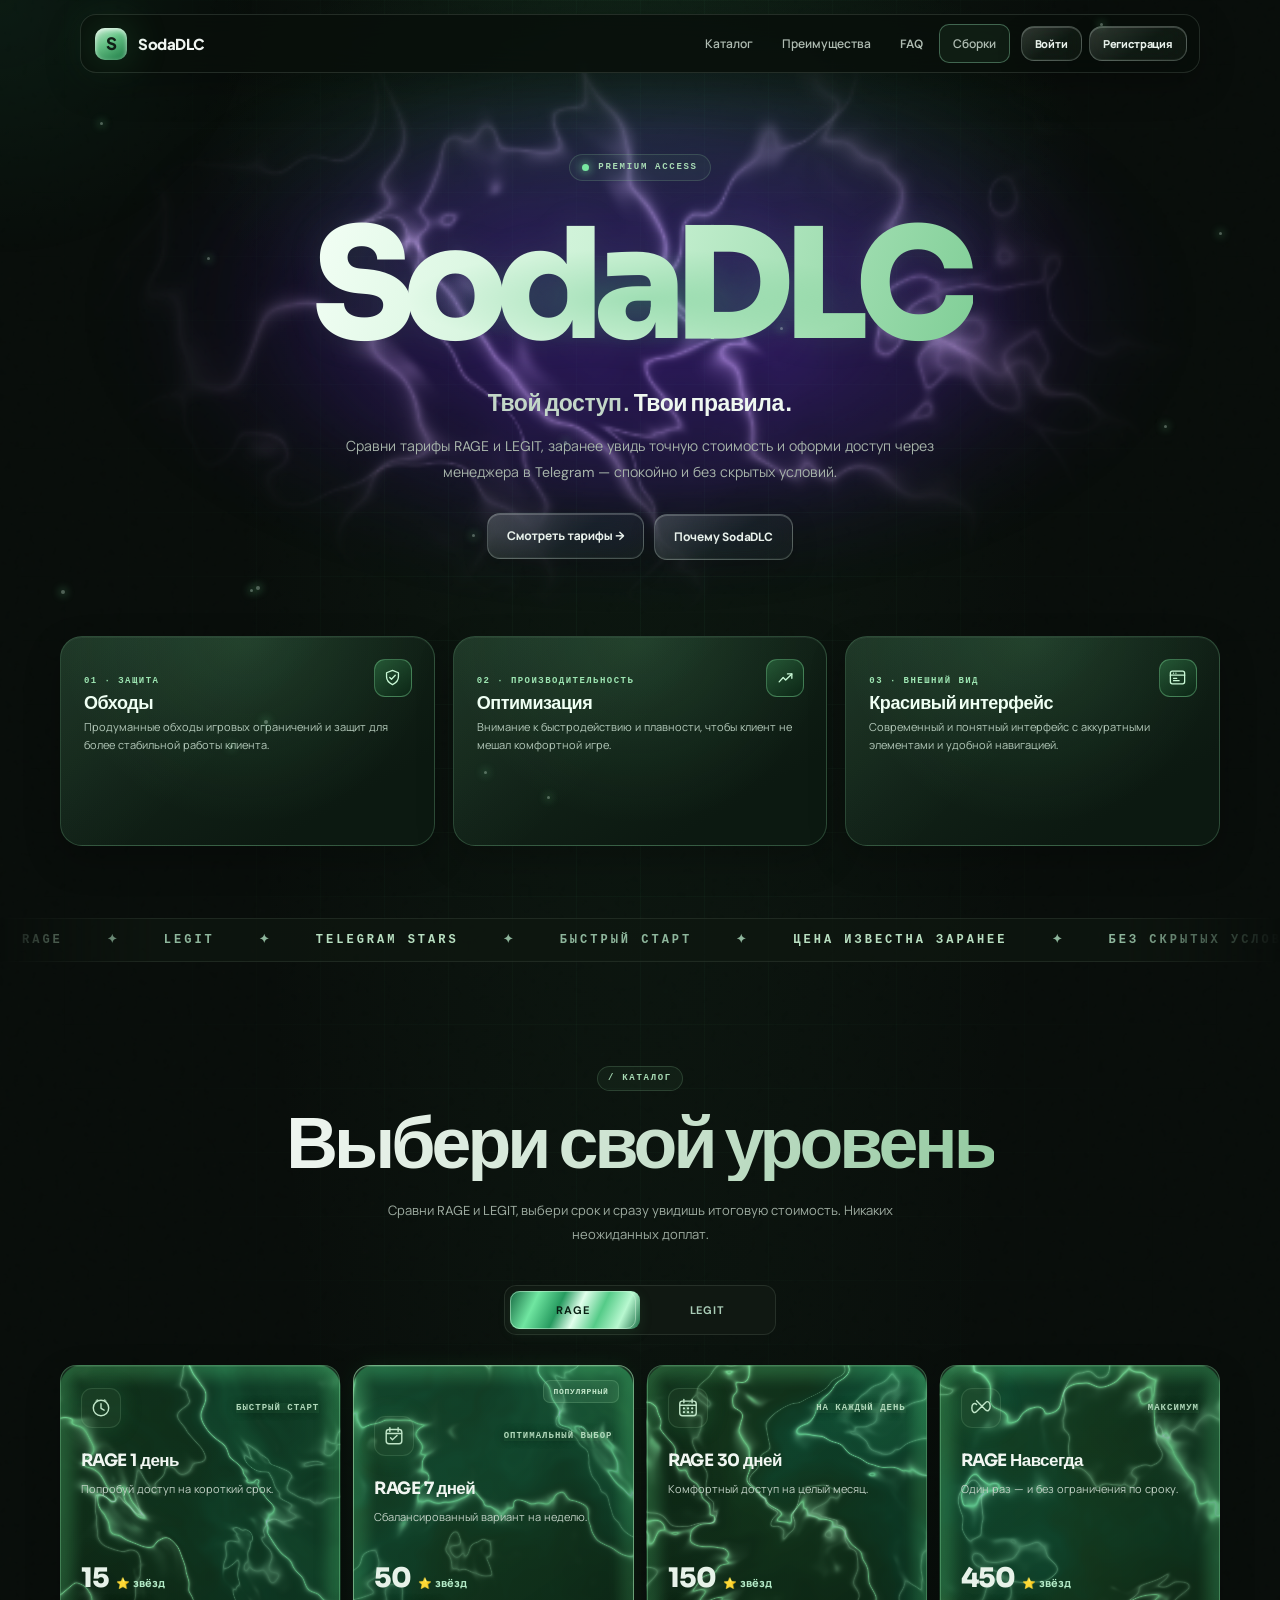
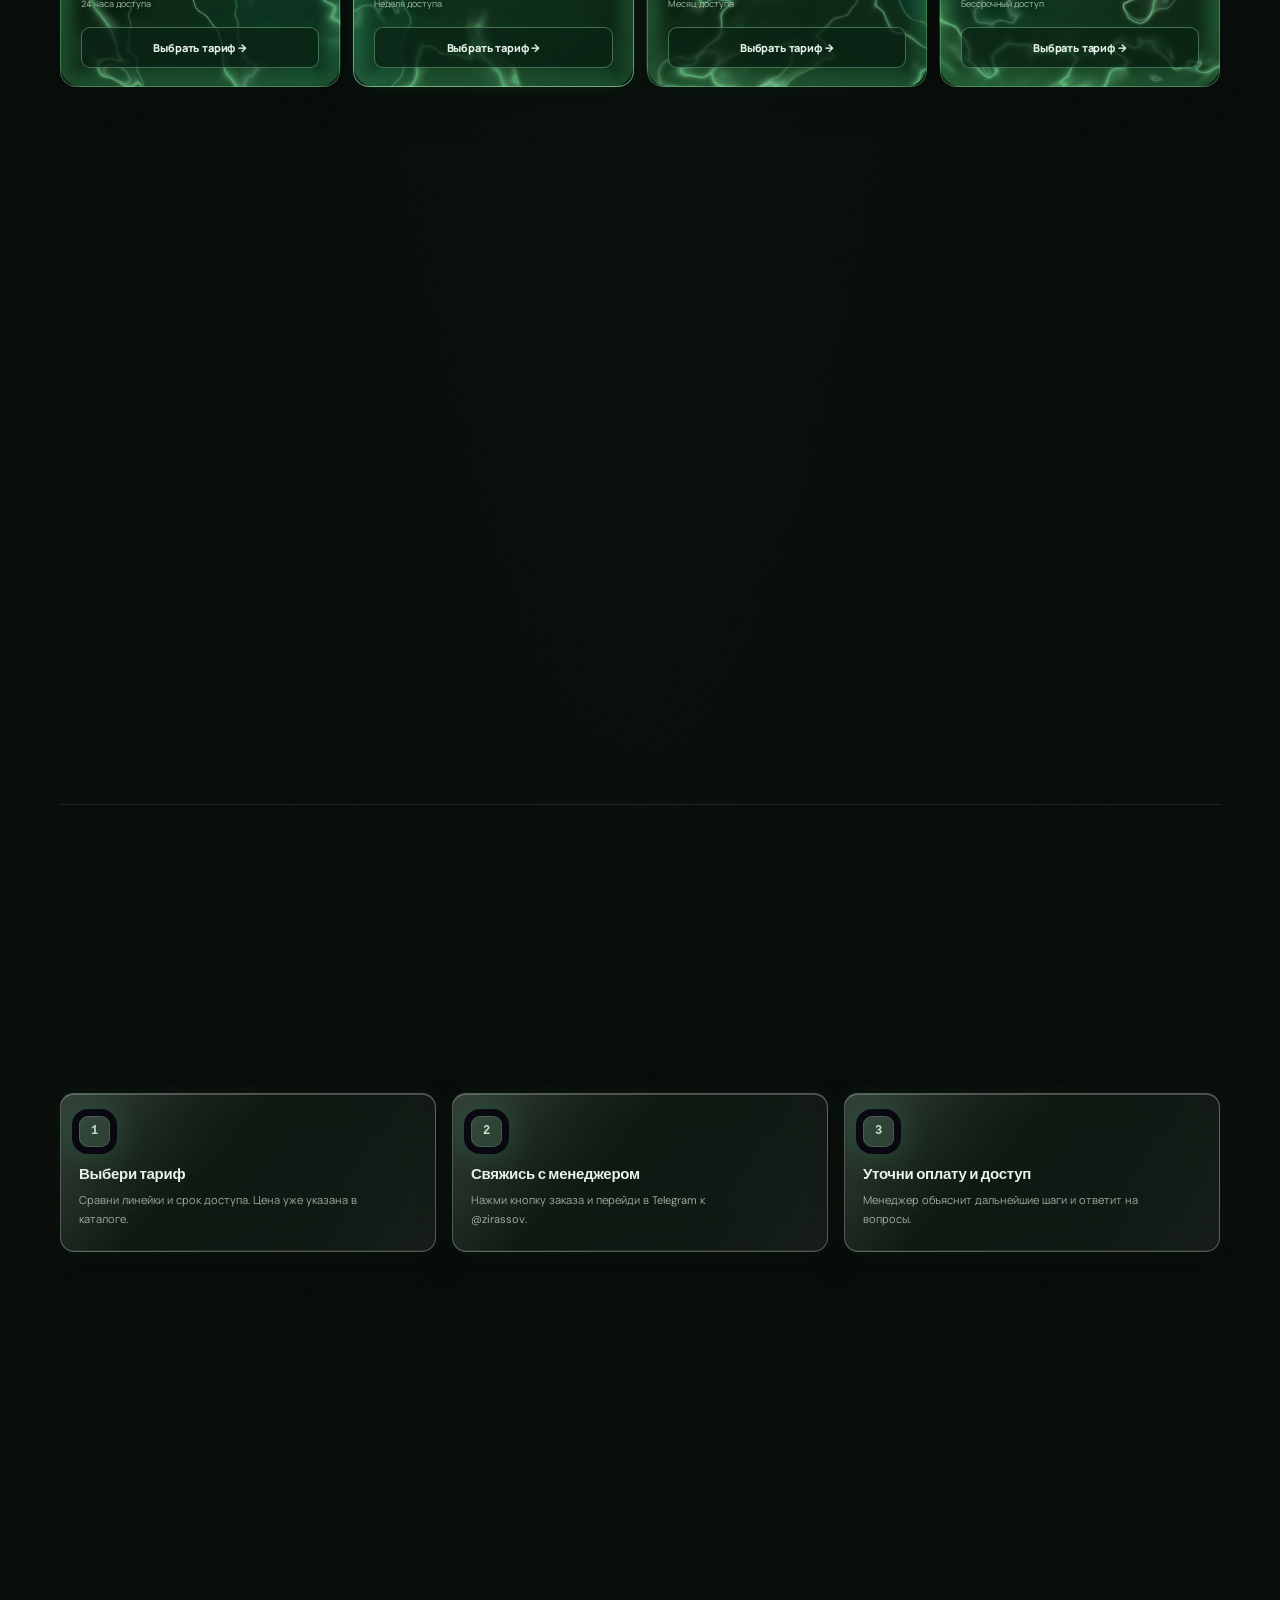
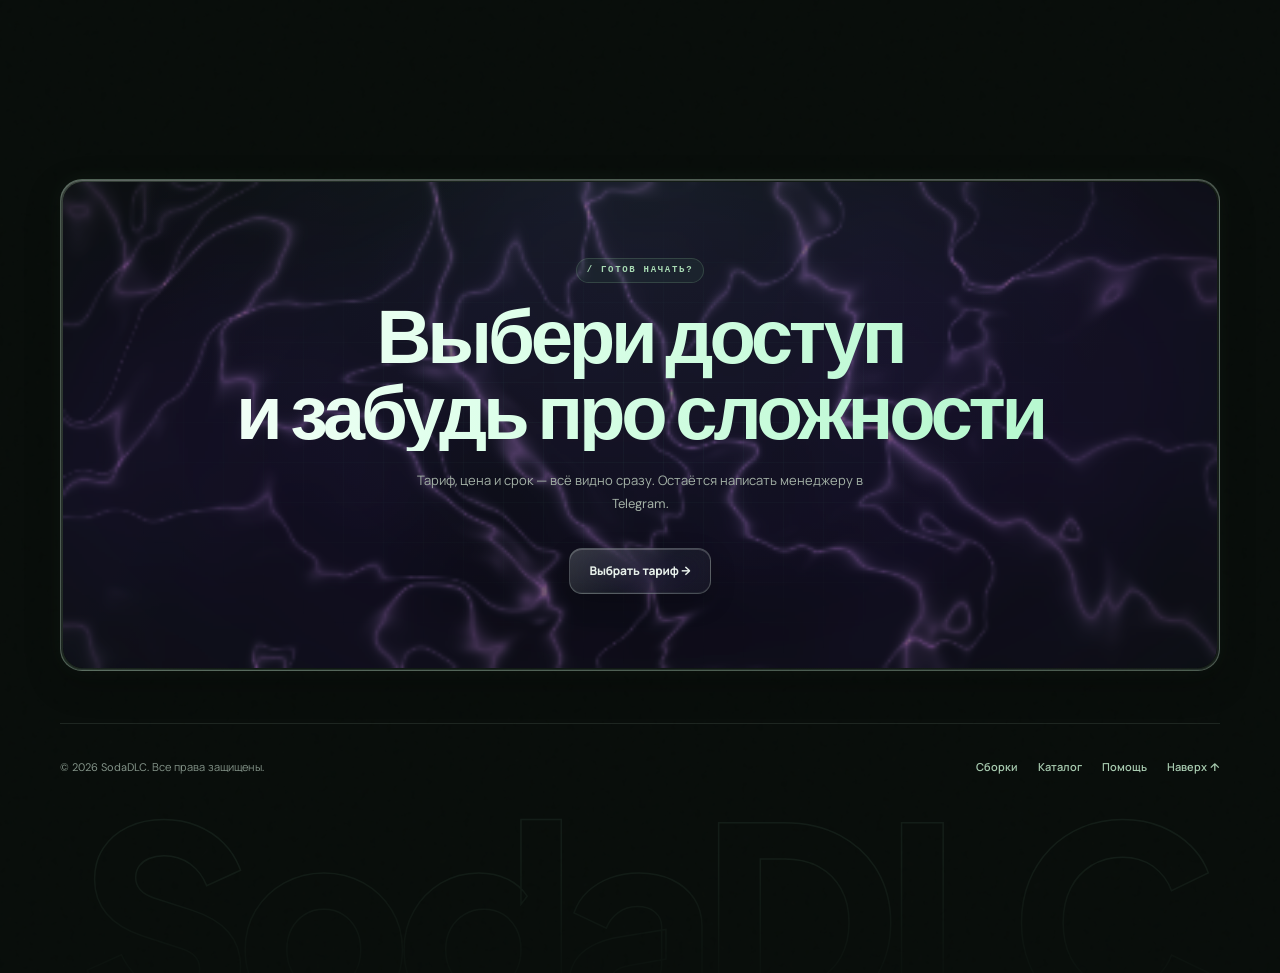
==== commit 50009465: "Hide password confirmation field during login" ====
--- a/index.html
+++ b/index.html
@@ -2764,6 +2764,20 @@
 }
 </style>
 
+
+<style id="sodadlc-hide-confirm-password-on-login">
+/* The auth field has display:grid!important; explicitly preserve the hidden state. */
+#authModal #authConfirmWrap[hidden],
+#authModal #authConfirmWrap[hidden] *{
+  display:none!important;
+  visibility:hidden!important;
+  height:0!important;
+  min-height:0!important;
+  margin:0!important;
+  padding:0!important;
+}
+</style>
+
 </body>
 </html>
 
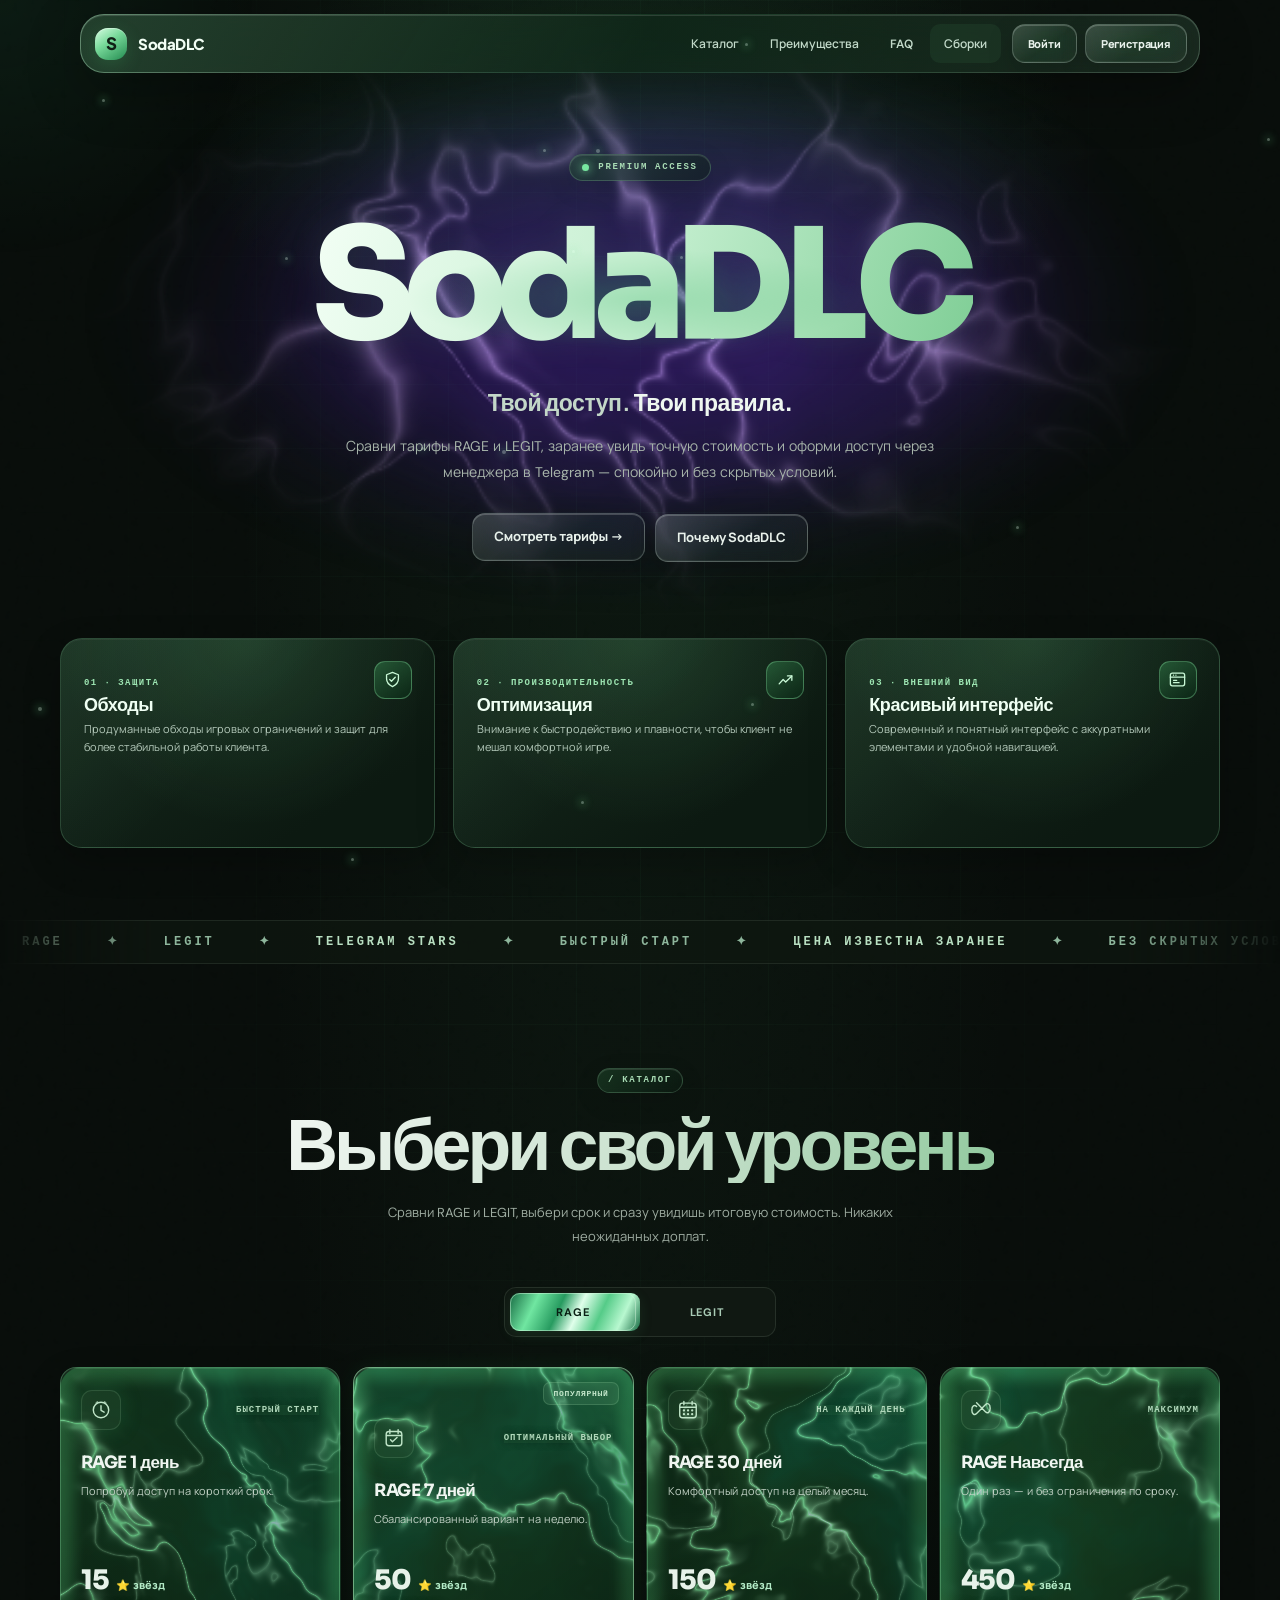
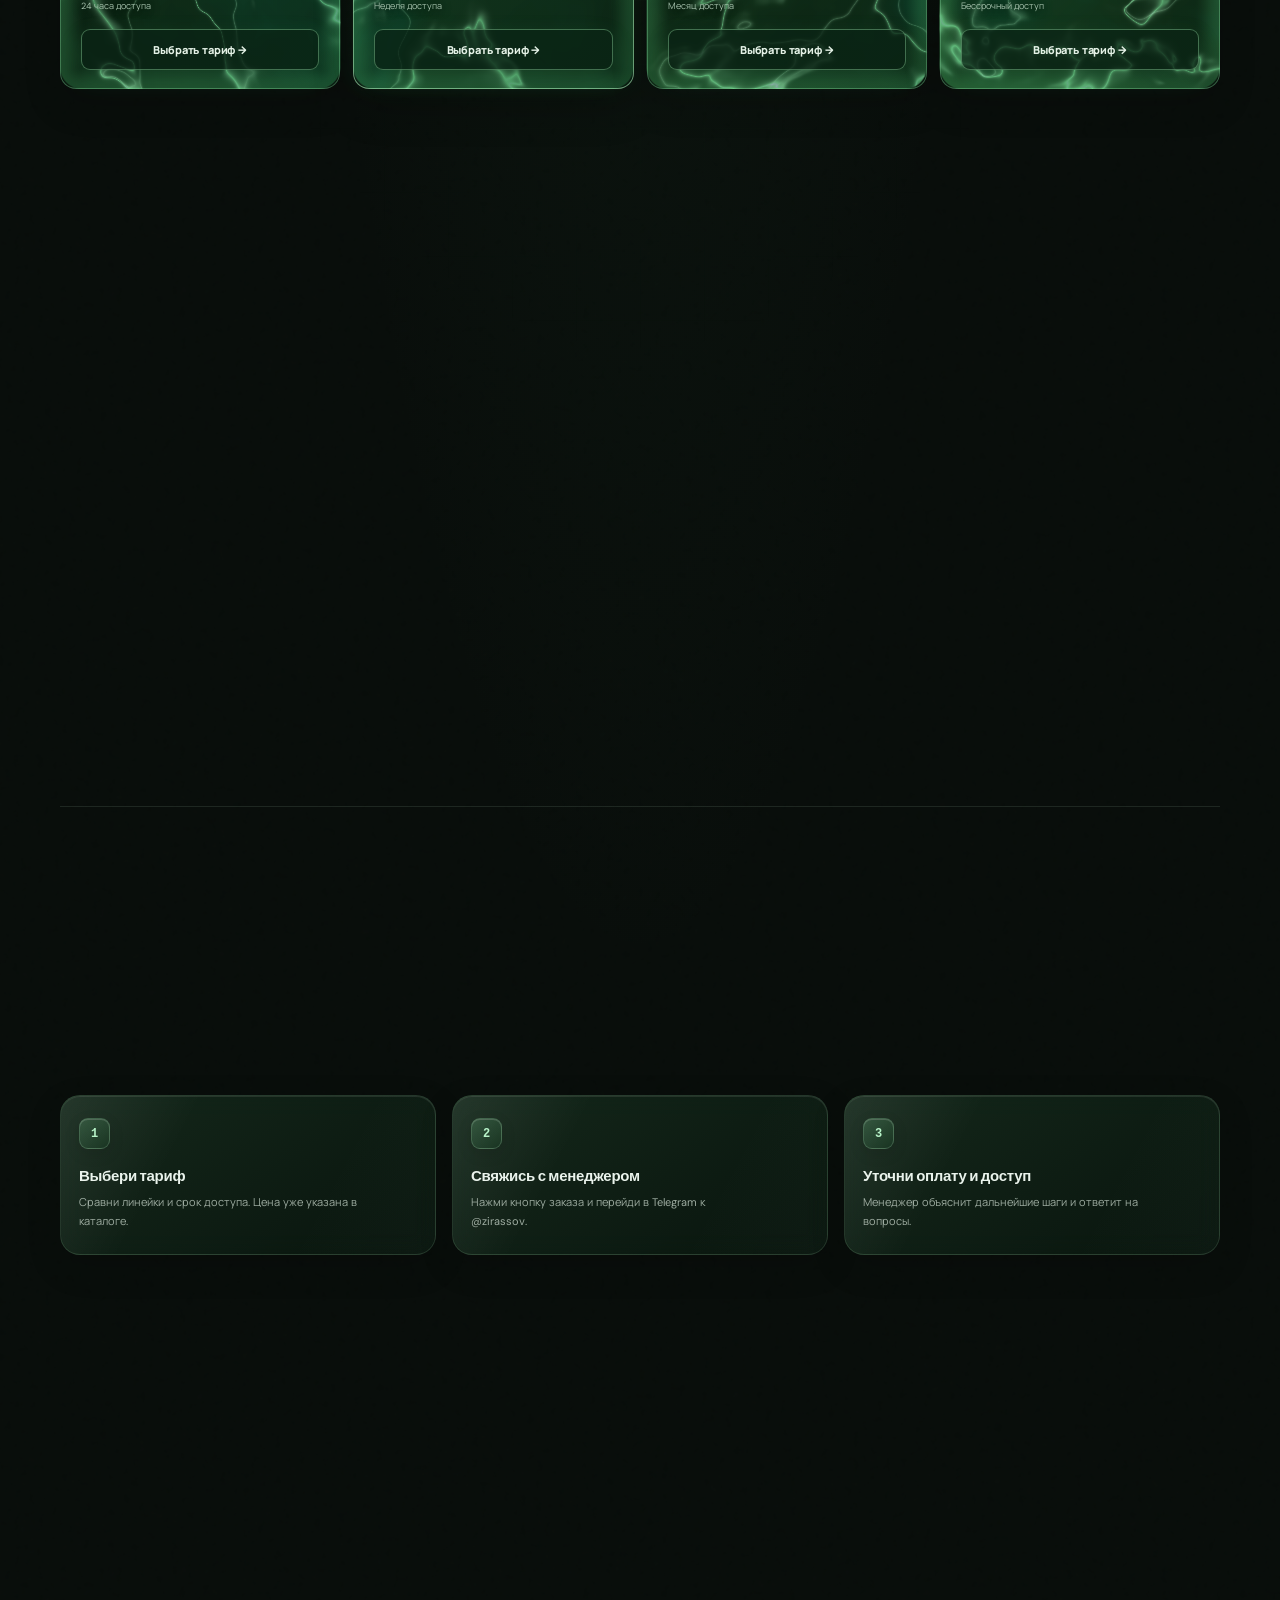
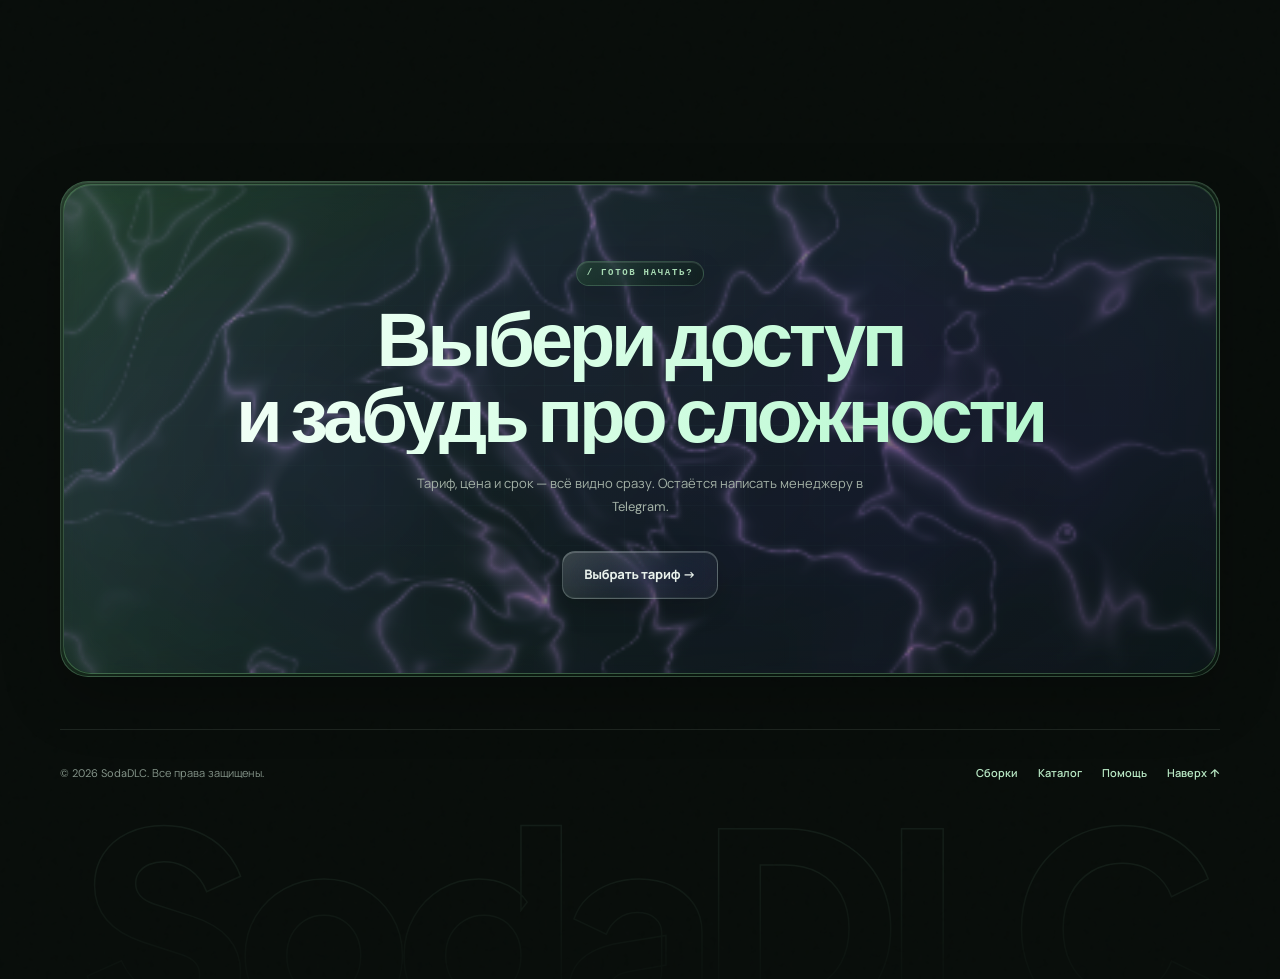
==== commit 25587b17: "Apply cohesive Liquid Glass redesign across SodaDLC UI" ====
--- a/index.html
+++ b/index.html
@@ -2778,6 +2778,187 @@
 }
 </style>
 
+
+<style id="sodadlc-liquid-glass-system">
+/* SodaDLC — cohesive Liquid Glass visual system. Tariff cards and their WebGL shader stay untouched. */
+:root{
+ --lg-line:rgba(191,235,204,.22);
+ --lg-line-hi:rgba(196,255,214,.42);
+ --lg-surface:rgba(18,38,26,.58);
+ --lg-surface-deep:rgba(8,20,13,.78);
+ --lg-text:#eff8f1;
+ --lg-muted:#a9bdaf;
+ --lg-accent:#91e8ad;
+}
+html{scroll-behavior:smooth}
+body{
+ background-color:#050d08!important;
+ background-image:radial-gradient(ellipse at 50% 8%,rgba(53,143,82,.13),transparent 42%),radial-gradient(ellipse at 85% 65%,rgba(33,105,59,.09),transparent 38%)!important;
+ color:var(--lg-text)!important;
+}
+::selection{background:rgba(119,222,151,.3);color:#fff}
+/* Floating navigation */
+.x-nav,.x-nav.scrolled{
+ background:linear-gradient(135deg,rgba(18,43,27,.78),rgba(7,19,12,.68)) padding-box,linear-gradient(120deg,rgba(192,255,211,.5),rgba(105,191,132,.12),rgba(192,255,211,.32)) border-box!important;
+ border:1px solid transparent!important;border-radius:24px!important;
+ box-shadow:0 18px 55px rgba(0,0,0,.28),inset 0 1px 0 rgba(255,255,255,.13)!important;
+ -webkit-backdrop-filter:blur(18px) saturate(145%)!important;backdrop-filter:blur(18px) saturate(145%)!important;
+}
+.x-brand{color:#f2fff5!important}
+.x-brand .brand-mark{border-radius:13px!important;box-shadow:0 5px 18px rgba(71,183,105,.2),inset 0 1px rgba(255,255,255,.35)!important}
+.x-links a.x-l{color:#c2d9c9!important;border:1px solid transparent!important;transition:background .2s,border-color .2s,color .2s!important}
+.x-links a.x-l:hover,.x-links a.x-l:focus-visible{background:rgba(127,218,153,.12)!important;border-color:rgba(165,239,185,.18)!important;color:#fff!important}
+.x-links .auth-actions{gap:8px!important}
+.x-nav .auth-btn,.x-nav .auth-btn.primary{
+ min-height:39px!important;padding:9px 15px!important;border-radius:13px!important;
+ border:1px solid rgba(172,235,190,.3)!important;
+ background:linear-gradient(140deg,rgba(115,194,139,.2),rgba(33,89,50,.22))!important;
+ color:#eaffef!important;box-shadow:inset 0 1px rgba(255,255,255,.16),0 5px 18px rgba(0,0,0,.16)!important;
+ -webkit-backdrop-filter:blur(8px)!important;backdrop-filter:blur(8px)!important;
+}
+.x-nav .auth-btn.primary{background:linear-gradient(135deg,#a9edbc,#56c77d 65%,#32965a)!important;color:#082414!important;border-color:rgba(210,255,222,.72)!important;box-shadow:0 6px 20px rgba(52,169,91,.22),inset 0 1px rgba(255,255,255,.55)!important}
+.x-nav .auth-btn:before,.x-nav .auth-btn:after{pointer-events:none}
+/* Hero surfaces, badges and action controls */
+.x-badge,.x-eyebrow,.proof-pill{
+ border:1px solid rgba(172,235,190,.2)!important;
+ background:linear-gradient(135deg,rgba(35,82,49,.48),rgba(11,29,18,.46))!important;
+ box-shadow:inset 0 1px rgba(255,255,255,.1),0 8px 26px rgba(0,0,0,.12)!important;
+ -webkit-backdrop-filter:blur(10px)!important;backdrop-filter:blur(10px)!important;
+}
+.x-cta-row .primary-btn,.x-cta-row .ghost-btn,.x-cta-in .primary-btn{
+ min-height:48px!important;padding:14px 21px!important;border-radius:15px!important;
+ font:750 13px/1.2 'Manrope',sans-serif!important;
+ transition:transform .22s ease,box-shadow .22s ease,border-color .22s ease!important;
+}
+.x-cta-row .primary-btn,.x-cta-in .primary-btn{
+ color:#082414!important;background:linear-gradient(135deg,#b5f4c7,#68d58c 58%,#3caf69)!important;
+ border:1px solid rgba(213,255,224,.68)!important;
+ box-shadow:0 8px 24px rgba(48,165,88,.2),inset 0 1px 0 rgba(255,255,255,.55)!important;
+}
+.x-cta-row .ghost-btn{
+ color:#e2f2e6!important;background:linear-gradient(135deg,rgba(255,255,255,.09),rgba(255,255,255,.025))!important;
+ border:1px solid rgba(197,239,207,.24)!important;box-shadow:inset 0 1px rgba(255,255,255,.1)!important;
+ -webkit-backdrop-filter:blur(12px)!important;backdrop-filter:blur(12px)!important;
+}
+.x-cta-row .primary-btn:hover,.x-cta-row .ghost-btn:hover,.x-cta-in .primary-btn:hover{transform:translateY(-2px)!important}
+.x-cta-row .ghost-btn:hover{border-color:rgba(190,255,207,.48)!important;background:rgba(117,198,139,.12)!important}
+/* Glass feature panels and steps */
+.x-tilt,.x-feat,.x-step{
+ border:1px solid rgba(171,225,185,.17)!important;border-radius:20px!important;
+ background:linear-gradient(145deg,rgba(31,62,40,.56),rgba(9,24,15,.62))!important;
+ box-shadow:inset 0 1px 0 rgba(255,255,255,.09),0 12px 34px rgba(0,0,0,.15)!important;
+ -webkit-backdrop-filter:blur(12px) saturate(125%)!important;backdrop-filter:blur(12px) saturate(125%)!important;
+}
+.x-tilt:hover,.x-feat:hover,.x-step:hover{border-color:rgba(172,238,190,.35)!important;box-shadow:inset 0 1px rgba(255,255,255,.13),0 16px 38px rgba(0,0,0,.2)!important}
+.x-ico,.x-num,.x-dot,.x-fi{
+ border:1px solid rgba(180,241,195,.22)!important;
+ background:linear-gradient(145deg,rgba(127,218,153,.22),rgba(25,75,41,.26))!important;
+ box-shadow:inset 0 1px rgba(255,255,255,.16),0 5px 15px rgba(0,0,0,.12)!important;
+ color:#b8f4c9!important;
+}
+/* FAQ and final CTA use the same glass language */
+#faq .faq-list .faq-item,#faq .faq-list .faq-item:hover,#faq .faq-list .faq-item.open{
+ border:1px solid rgba(171,225,185,.2)!important;border-radius:19px!important;
+ background:linear-gradient(145deg,rgba(30,61,39,.56),rgba(9,24,15,.7))!important;
+ box-shadow:inset 0 1px rgba(255,255,255,.09),0 10px 30px rgba(0,0,0,.16)!important;
+ -webkit-backdrop-filter:blur(12px) saturate(130%)!important;backdrop-filter:blur(12px) saturate(130%)!important;
+}
+#faq .faq-list .faq-item:hover,#faq .faq-list .faq-item.open{border-color:rgba(173,239,190,.42)!important}
+.x-cta,.x-cta-in{
+ border:1px solid rgba(177,235,191,.24)!important;border-radius:28px!important;
+ background:linear-gradient(135deg,rgba(35,77,46,.55),rgba(8,23,14,.72))!important;
+ box-shadow:inset 0 1px rgba(255,255,255,.1),0 22px 60px rgba(0,0,0,.22)!important;
+ -webkit-backdrop-filter:blur(16px) saturate(135%)!important;backdrop-filter:blur(16px) saturate(135%)!important;
+}
+/* Modals: login, registration, order and personal cabinet */
+.modal-backdrop,.modal-backdrop.show,#authModal,#cabinetModal{
+ background:rgba(2,9,5,.64)!important;
+ -webkit-backdrop-filter:blur(15px) saturate(125%)!important;backdrop-filter:blur(15px) saturate(125%)!important;
+}
+#authModal .modal,#cabinetModal .modal,.modal-backdrop .modal{
+ border:1px solid rgba(190,241,201,.28)!important;border-radius:25px!important;
+ background:linear-gradient(145deg,rgba(25,50,32,.88),rgba(9,22,14,.91))!important;
+ box-shadow:0 30px 90px rgba(0,0,0,.56),inset 0 1px 0 rgba(255,255,255,.14),inset 0 -1px rgba(255,255,255,.025)!important;
+ -webkit-backdrop-filter:blur(24px) saturate(145%)!important;backdrop-filter:blur(24px) saturate(145%)!important;
+}
+#authModal .modal-head,#cabinetModal .modal-head{
+ background:transparent!important;border-bottom:1px solid rgba(183,231,194,.18)!important;
+}
+#authModal .modal-head h3,#cabinetModal .modal-head h3{color:#f0fff3!important;-webkit-text-fill-color:#f0fff3!important}
+#authModal .kicker,#cabinetModal .kicker{
+ border:1px solid rgba(155,230,174,.28)!important;border-radius:999px!important;
+ background:rgba(94,174,116,.15)!important;color:#b6f2c5!important;
+}
+#authModal .close,#cabinetModal .close{
+ border:1px solid rgba(180,235,193,.28)!important;border-radius:13px!important;
+ background:linear-gradient(145deg,rgba(148,218,165,.2),rgba(43,105,59,.14))!important;
+ color:#eaffef!important;box-shadow:inset 0 1px rgba(255,255,255,.12)!important;
+}
+#authModal .auth-field,#cabinetModal .auth-field{color:#c8dfce!important}
+#authModal .auth-field input,#authModal input.field,#cabinetModal input,#cabinetModal select{
+ border:1px solid rgba(175,231,189,.25)!important;border-radius:14px!important;
+ background:rgba(3,15,8,.48)!important;color:#f1fff4!important;
+ box-shadow:inset 0 1px 5px rgba(0,0,0,.16)!important;
+}
+#authModal .auth-field input:focus,#authModal input.field:focus,#cabinetModal input:focus{
+ border-color:rgba(157,235,176,.65)!important;box-shadow:0 0 0 4px rgba(105,202,132,.12)!important;
+}
+#authModal #authSubmit,#authModal .telegram-link{
+ border-radius:15px!important;background:linear-gradient(135deg,#b5f4c7,#68d58c 58%,#3caf69)!important;
+ color:#082414!important;border:1px solid rgba(213,255,224,.7)!important;
+ box-shadow:0 9px 26px rgba(48,165,88,.22),inset 0 1px rgba(255,255,255,.55)!important;
+}
+#authModal .auth-switch button{color:#b6f2c5!important}
+#authModal .modal-hint{color:#9bb4a1!important}
+/* Cabinet sub-panels */
+#cabinetModal .cabinet-hero,#cabinetModal .cabinet-metric,#cabinetModal .cabinet-info-card,
+#cabinetModal .admin-panel,#cabinetModal .admin-list-item,#cabinetModal .cabinet-tile{
+ border:1px solid rgba(177,231,190,.2)!important;border-radius:17px!important;
+ background:linear-gradient(145deg,rgba(39,76,48,.52),rgba(9,24,15,.58))!important;
+ box-shadow:inset 0 1px rgba(255,255,255,.09),0 8px 24px rgba(0,0,0,.13)!important;
+ -webkit-backdrop-filter:blur(12px) saturate(125%)!important;backdrop-filter:blur(12px) saturate(125%)!important;
+}
+#cabinetModal .cabinet-avatar{
+ border:1px solid rgba(210,255,220,.68)!important;border-radius:18px!important;
+ background:linear-gradient(145deg,#c3f8d0,#69d58b 65%,#3ca767)!important;
+ color:#092414!important;box-shadow:0 8px 24px rgba(61,172,98,.2),inset 0 1px rgba(255,255,255,.65)!important;
+}
+#cabinetModal .role-chip{
+ border:1px solid rgba(166,231,182,.32)!important;border-radius:999px!important;
+ background:rgba(91,173,112,.15)!important;color:#baf2c7!important;
+}
+#cabinetModal .auth-btn,#cabinetModal button:not(.close){
+ border-radius:12px!important;
+}
+#cabinetModal .auth-btn.primary,#cabinetModal button.primary{
+ background:linear-gradient(135deg,#b5f4c7,#68d58c 58%,#3caf69)!important;color:#082414!important;
+ border:1px solid rgba(213,255,224,.65)!important;box-shadow:0 6px 18px rgba(48,165,88,.18)!important;
+}
+/* Inputs, selects, toast and footer links */
+input,select,textarea{accent-color:#75d894}
+.toast{
+ border:1px solid rgba(181,237,194,.25)!important;border-radius:15px!important;
+ background:rgba(15,38,23,.82)!important;color:#eaffef!important;
+ box-shadow:0 16px 45px rgba(0,0,0,.28),inset 0 1px rgba(255,255,255,.12)!important;
+ -webkit-backdrop-filter:blur(16px)!important;backdrop-filter:blur(16px)!important;
+}
+.x-foot a{color:#b8e8c4!important;transition:color .2s!important}
+.x-foot a:hover{color:#fff!important}
+/* Keep glass effects restrained on smaller devices. */
+@media(max-width:700px){
+ .x-nav,.x-nav.scrolled{width:calc(100% - 18px)!important;padding:8px 9px!important;border-radius:18px!important}
+ .x-links{gap:2px!important}
+ .x-links a.x-l{padding:8px 9px!important;font-size:11px!important}
+ .x-nav .auth-btn{padding:8px 10px!important;font-size:10px!important}
+ .x-tilt,.x-feat,.x-step,#faq .faq-list .faq-item{border-radius:16px!important}
+ #authModal .modal,#cabinetModal .modal,.modal-backdrop .modal{border-radius:20px!important}
+ #cabinetModal .cabinet-body{padding:20px 18px 22px!important}
+}
+@media(prefers-reduced-motion:reduce){
+ .x-nav,.x-links a.x-l,.x-cta-row .primary-btn,.x-cta-row .ghost-btn{transition:none!important}
+}
+</style>
+
 </body>
 </html>
 
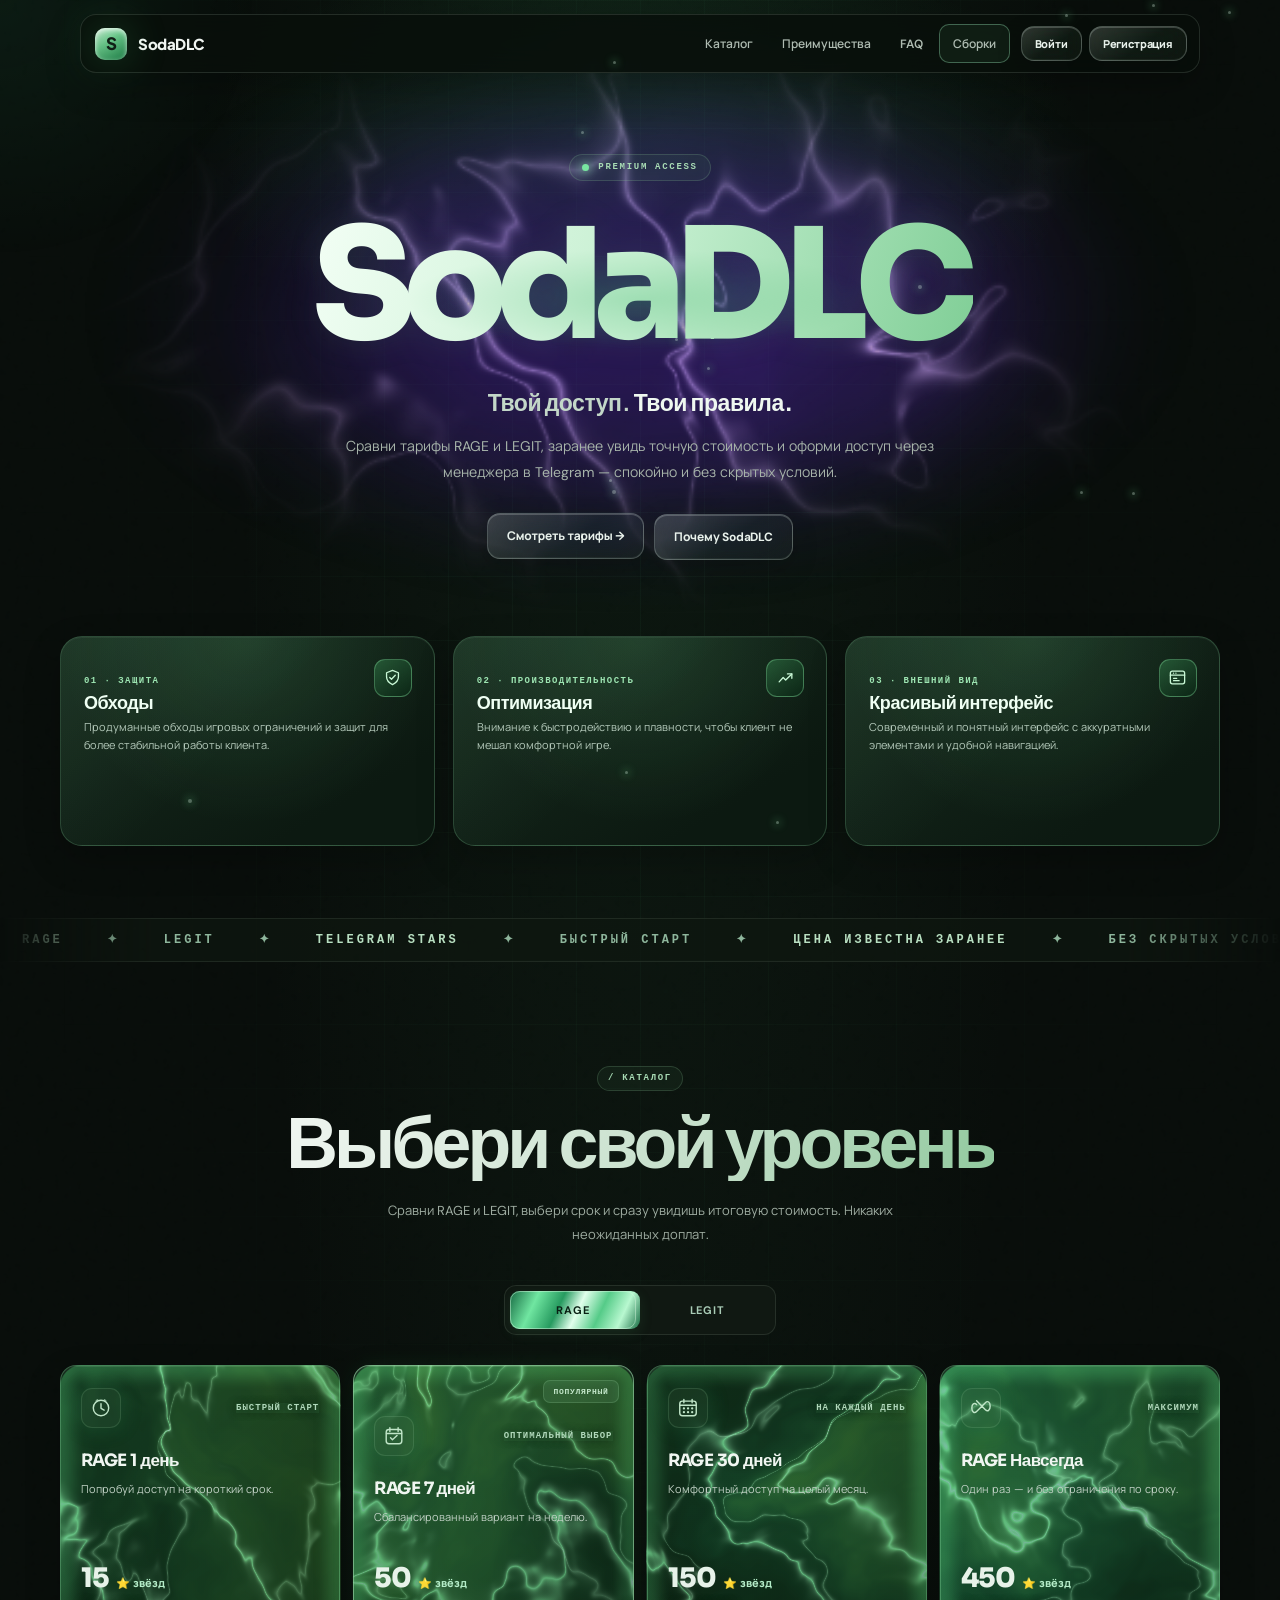
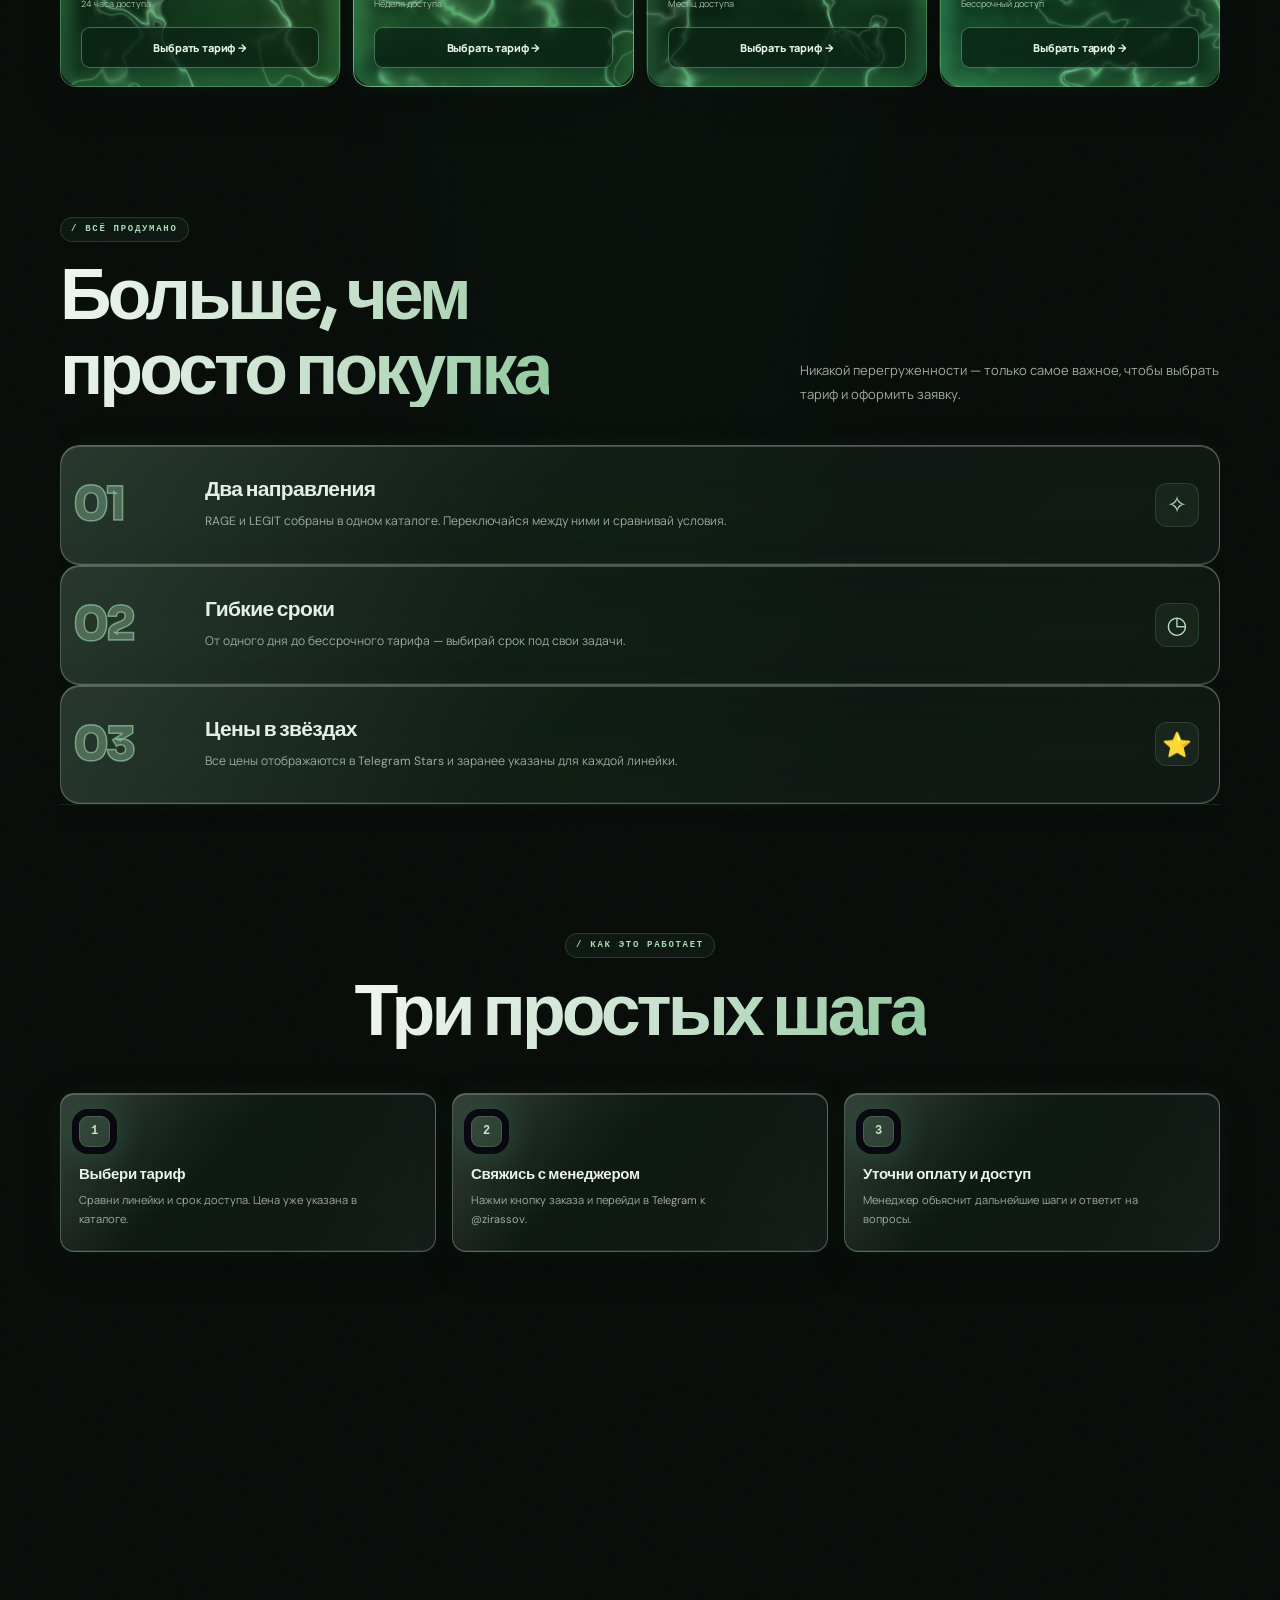
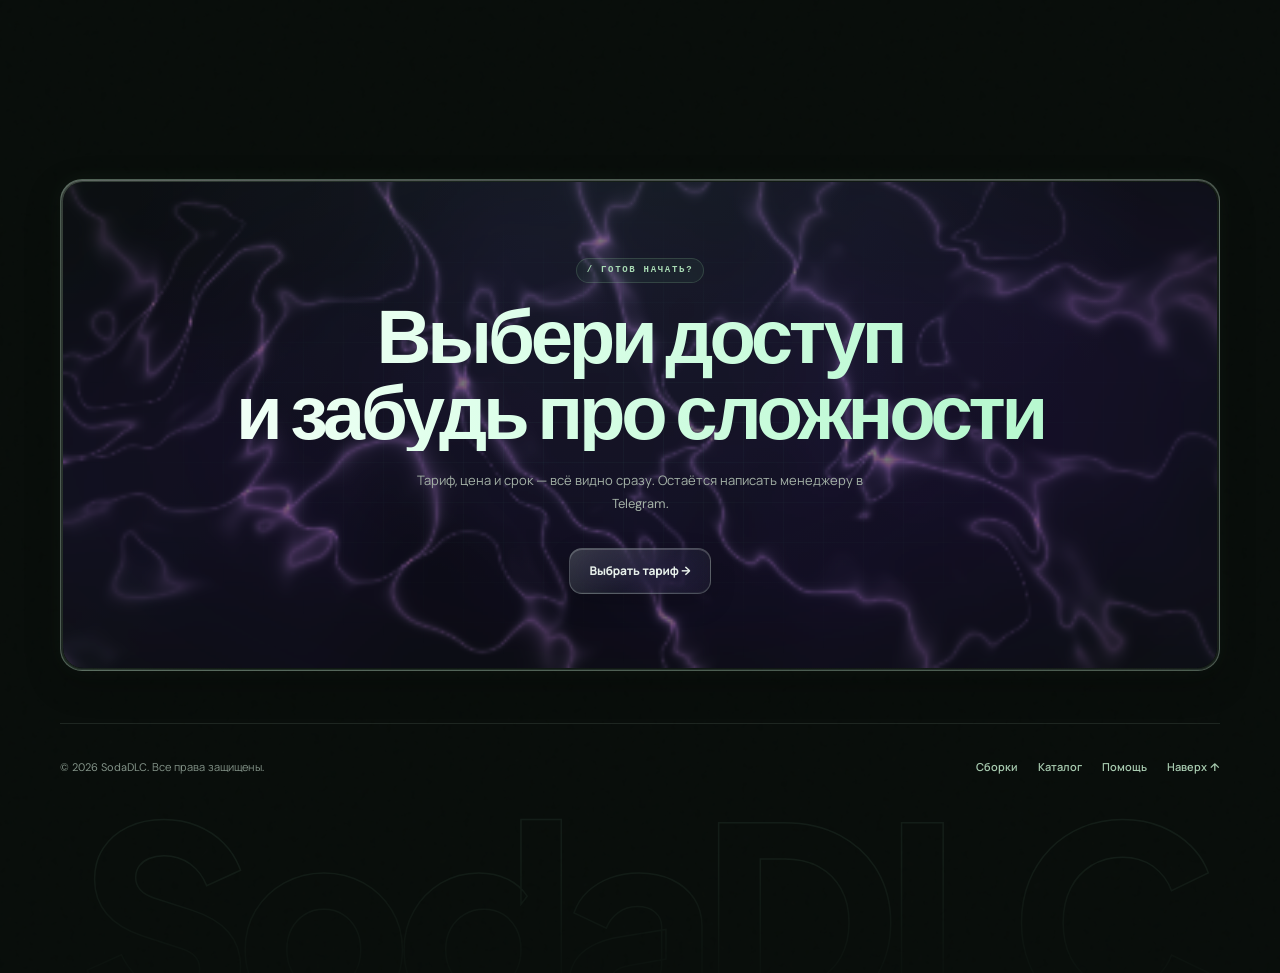
==== commit 625d3852: "Revert flawed broad Liquid Glass overrides" ====
--- a/index.html
+++ b/index.html
@@ -2779,186 +2779,6 @@
 </style>
 
 
-<style id="sodadlc-liquid-glass-system">
-/* SodaDLC — cohesive Liquid Glass visual system. Tariff cards and their WebGL shader stay untouched. */
-:root{
- --lg-line:rgba(191,235,204,.22);
- --lg-line-hi:rgba(196,255,214,.42);
- --lg-surface:rgba(18,38,26,.58);
- --lg-surface-deep:rgba(8,20,13,.78);
- --lg-text:#eff8f1;
- --lg-muted:#a9bdaf;
- --lg-accent:#91e8ad;
-}
-html{scroll-behavior:smooth}
-body{
- background-color:#050d08!important;
- background-image:radial-gradient(ellipse at 50% 8%,rgba(53,143,82,.13),transparent 42%),radial-gradient(ellipse at 85% 65%,rgba(33,105,59,.09),transparent 38%)!important;
- color:var(--lg-text)!important;
-}
-::selection{background:rgba(119,222,151,.3);color:#fff}
-/* Floating navigation */
-.x-nav,.x-nav.scrolled{
- background:linear-gradient(135deg,rgba(18,43,27,.78),rgba(7,19,12,.68)) padding-box,linear-gradient(120deg,rgba(192,255,211,.5),rgba(105,191,132,.12),rgba(192,255,211,.32)) border-box!important;
- border:1px solid transparent!important;border-radius:24px!important;
- box-shadow:0 18px 55px rgba(0,0,0,.28),inset 0 1px 0 rgba(255,255,255,.13)!important;
- -webkit-backdrop-filter:blur(18px) saturate(145%)!important;backdrop-filter:blur(18px) saturate(145%)!important;
-}
-.x-brand{color:#f2fff5!important}
-.x-brand .brand-mark{border-radius:13px!important;box-shadow:0 5px 18px rgba(71,183,105,.2),inset 0 1px rgba(255,255,255,.35)!important}
-.x-links a.x-l{color:#c2d9c9!important;border:1px solid transparent!important;transition:background .2s,border-color .2s,color .2s!important}
-.x-links a.x-l:hover,.x-links a.x-l:focus-visible{background:rgba(127,218,153,.12)!important;border-color:rgba(165,239,185,.18)!important;color:#fff!important}
-.x-links .auth-actions{gap:8px!important}
-.x-nav .auth-btn,.x-nav .auth-btn.primary{
- min-height:39px!important;padding:9px 15px!important;border-radius:13px!important;
- border:1px solid rgba(172,235,190,.3)!important;
- background:linear-gradient(140deg,rgba(115,194,139,.2),rgba(33,89,50,.22))!important;
- color:#eaffef!important;box-shadow:inset 0 1px rgba(255,255,255,.16),0 5px 18px rgba(0,0,0,.16)!important;
- -webkit-backdrop-filter:blur(8px)!important;backdrop-filter:blur(8px)!important;
-}
-.x-nav .auth-btn.primary{background:linear-gradient(135deg,#a9edbc,#56c77d 65%,#32965a)!important;color:#082414!important;border-color:rgba(210,255,222,.72)!important;box-shadow:0 6px 20px rgba(52,169,91,.22),inset 0 1px rgba(255,255,255,.55)!important}
-.x-nav .auth-btn:before,.x-nav .auth-btn:after{pointer-events:none}
-/* Hero surfaces, badges and action controls */
-.x-badge,.x-eyebrow,.proof-pill{
- border:1px solid rgba(172,235,190,.2)!important;
- background:linear-gradient(135deg,rgba(35,82,49,.48),rgba(11,29,18,.46))!important;
- box-shadow:inset 0 1px rgba(255,255,255,.1),0 8px 26px rgba(0,0,0,.12)!important;
- -webkit-backdrop-filter:blur(10px)!important;backdrop-filter:blur(10px)!important;
-}
-.x-cta-row .primary-btn,.x-cta-row .ghost-btn,.x-cta-in .primary-btn{
- min-height:48px!important;padding:14px 21px!important;border-radius:15px!important;
- font:750 13px/1.2 'Manrope',sans-serif!important;
- transition:transform .22s ease,box-shadow .22s ease,border-color .22s ease!important;
-}
-.x-cta-row .primary-btn,.x-cta-in .primary-btn{
- color:#082414!important;background:linear-gradient(135deg,#b5f4c7,#68d58c 58%,#3caf69)!important;
- border:1px solid rgba(213,255,224,.68)!important;
- box-shadow:0 8px 24px rgba(48,165,88,.2),inset 0 1px 0 rgba(255,255,255,.55)!important;
-}
-.x-cta-row .ghost-btn{
- color:#e2f2e6!important;background:linear-gradient(135deg,rgba(255,255,255,.09),rgba(255,255,255,.025))!important;
- border:1px solid rgba(197,239,207,.24)!important;box-shadow:inset 0 1px rgba(255,255,255,.1)!important;
- -webkit-backdrop-filter:blur(12px)!important;backdrop-filter:blur(12px)!important;
-}
-.x-cta-row .primary-btn:hover,.x-cta-row .ghost-btn:hover,.x-cta-in .primary-btn:hover{transform:translateY(-2px)!important}
-.x-cta-row .ghost-btn:hover{border-color:rgba(190,255,207,.48)!important;background:rgba(117,198,139,.12)!important}
-/* Glass feature panels and steps */
-.x-tilt,.x-feat,.x-step{
- border:1px solid rgba(171,225,185,.17)!important;border-radius:20px!important;
- background:linear-gradient(145deg,rgba(31,62,40,.56),rgba(9,24,15,.62))!important;
- box-shadow:inset 0 1px 0 rgba(255,255,255,.09),0 12px 34px rgba(0,0,0,.15)!important;
- -webkit-backdrop-filter:blur(12px) saturate(125%)!important;backdrop-filter:blur(12px) saturate(125%)!important;
-}
-.x-tilt:hover,.x-feat:hover,.x-step:hover{border-color:rgba(172,238,190,.35)!important;box-shadow:inset 0 1px rgba(255,255,255,.13),0 16px 38px rgba(0,0,0,.2)!important}
-.x-ico,.x-num,.x-dot,.x-fi{
- border:1px solid rgba(180,241,195,.22)!important;
- background:linear-gradient(145deg,rgba(127,218,153,.22),rgba(25,75,41,.26))!important;
- box-shadow:inset 0 1px rgba(255,255,255,.16),0 5px 15px rgba(0,0,0,.12)!important;
- color:#b8f4c9!important;
-}
-/* FAQ and final CTA use the same glass language */
-#faq .faq-list .faq-item,#faq .faq-list .faq-item:hover,#faq .faq-list .faq-item.open{
- border:1px solid rgba(171,225,185,.2)!important;border-radius:19px!important;
- background:linear-gradient(145deg,rgba(30,61,39,.56),rgba(9,24,15,.7))!important;
- box-shadow:inset 0 1px rgba(255,255,255,.09),0 10px 30px rgba(0,0,0,.16)!important;
- -webkit-backdrop-filter:blur(12px) saturate(130%)!important;backdrop-filter:blur(12px) saturate(130%)!important;
-}
-#faq .faq-list .faq-item:hover,#faq .faq-list .faq-item.open{border-color:rgba(173,239,190,.42)!important}
-.x-cta,.x-cta-in{
- border:1px solid rgba(177,235,191,.24)!important;border-radius:28px!important;
- background:linear-gradient(135deg,rgba(35,77,46,.55),rgba(8,23,14,.72))!important;
- box-shadow:inset 0 1px rgba(255,255,255,.1),0 22px 60px rgba(0,0,0,.22)!important;
- -webkit-backdrop-filter:blur(16px) saturate(135%)!important;backdrop-filter:blur(16px) saturate(135%)!important;
-}
-/* Modals: login, registration, order and personal cabinet */
-.modal-backdrop,.modal-backdrop.show,#authModal,#cabinetModal{
- background:rgba(2,9,5,.64)!important;
- -webkit-backdrop-filter:blur(15px) saturate(125%)!important;backdrop-filter:blur(15px) saturate(125%)!important;
-}
-#authModal .modal,#cabinetModal .modal,.modal-backdrop .modal{
- border:1px solid rgba(190,241,201,.28)!important;border-radius:25px!important;
- background:linear-gradient(145deg,rgba(25,50,32,.88),rgba(9,22,14,.91))!important;
- box-shadow:0 30px 90px rgba(0,0,0,.56),inset 0 1px 0 rgba(255,255,255,.14),inset 0 -1px rgba(255,255,255,.025)!important;
- -webkit-backdrop-filter:blur(24px) saturate(145%)!important;backdrop-filter:blur(24px) saturate(145%)!important;
-}
-#authModal .modal-head,#cabinetModal .modal-head{
- background:transparent!important;border-bottom:1px solid rgba(183,231,194,.18)!important;
-}
-#authModal .modal-head h3,#cabinetModal .modal-head h3{color:#f0fff3!important;-webkit-text-fill-color:#f0fff3!important}
-#authModal .kicker,#cabinetModal .kicker{
- border:1px solid rgba(155,230,174,.28)!important;border-radius:999px!important;
- background:rgba(94,174,116,.15)!important;color:#b6f2c5!important;
-}
-#authModal .close,#cabinetModal .close{
- border:1px solid rgba(180,235,193,.28)!important;border-radius:13px!important;
- background:linear-gradient(145deg,rgba(148,218,165,.2),rgba(43,105,59,.14))!important;
- color:#eaffef!important;box-shadow:inset 0 1px rgba(255,255,255,.12)!important;
-}
-#authModal .auth-field,#cabinetModal .auth-field{color:#c8dfce!important}
-#authModal .auth-field input,#authModal input.field,#cabinetModal input,#cabinetModal select{
- border:1px solid rgba(175,231,189,.25)!important;border-radius:14px!important;
- background:rgba(3,15,8,.48)!important;color:#f1fff4!important;
- box-shadow:inset 0 1px 5px rgba(0,0,0,.16)!important;
-}
-#authModal .auth-field input:focus,#authModal input.field:focus,#cabinetModal input:focus{
- border-color:rgba(157,235,176,.65)!important;box-shadow:0 0 0 4px rgba(105,202,132,.12)!important;
-}
-#authModal #authSubmit,#authModal .telegram-link{
- border-radius:15px!important;background:linear-gradient(135deg,#b5f4c7,#68d58c 58%,#3caf69)!important;
- color:#082414!important;border:1px solid rgba(213,255,224,.7)!important;
- box-shadow:0 9px 26px rgba(48,165,88,.22),inset 0 1px rgba(255,255,255,.55)!important;
-}
-#authModal .auth-switch button{color:#b6f2c5!important}
-#authModal .modal-hint{color:#9bb4a1!important}
-/* Cabinet sub-panels */
-#cabinetModal .cabinet-hero,#cabinetModal .cabinet-metric,#cabinetModal .cabinet-info-card,
-#cabinetModal .admin-panel,#cabinetModal .admin-list-item,#cabinetModal .cabinet-tile{
- border:1px solid rgba(177,231,190,.2)!important;border-radius:17px!important;
- background:linear-gradient(145deg,rgba(39,76,48,.52),rgba(9,24,15,.58))!important;
- box-shadow:inset 0 1px rgba(255,255,255,.09),0 8px 24px rgba(0,0,0,.13)!important;
- -webkit-backdrop-filter:blur(12px) saturate(125%)!important;backdrop-filter:blur(12px) saturate(125%)!important;
-}
-#cabinetModal .cabinet-avatar{
- border:1px solid rgba(210,255,220,.68)!important;border-radius:18px!important;
- background:linear-gradient(145deg,#c3f8d0,#69d58b 65%,#3ca767)!important;
- color:#092414!important;box-shadow:0 8px 24px rgba(61,172,98,.2),inset 0 1px rgba(255,255,255,.65)!important;
-}
-#cabinetModal .role-chip{
- border:1px solid rgba(166,231,182,.32)!important;border-radius:999px!important;
- background:rgba(91,173,112,.15)!important;color:#baf2c7!important;
-}
-#cabinetModal .auth-btn,#cabinetModal button:not(.close){
- border-radius:12px!important;
-}
-#cabinetModal .auth-btn.primary,#cabinetModal button.primary{
- background:linear-gradient(135deg,#b5f4c7,#68d58c 58%,#3caf69)!important;color:#082414!important;
- border:1px solid rgba(213,255,224,.65)!important;box-shadow:0 6px 18px rgba(48,165,88,.18)!important;
-}
-/* Inputs, selects, toast and footer links */
-input,select,textarea{accent-color:#75d894}
-.toast{
- border:1px solid rgba(181,237,194,.25)!important;border-radius:15px!important;
- background:rgba(15,38,23,.82)!important;color:#eaffef!important;
- box-shadow:0 16px 45px rgba(0,0,0,.28),inset 0 1px rgba(255,255,255,.12)!important;
- -webkit-backdrop-filter:blur(16px)!important;backdrop-filter:blur(16px)!important;
-}
-.x-foot a{color:#b8e8c4!important;transition:color .2s!important}
-.x-foot a:hover{color:#fff!important}
-/* Keep glass effects restrained on smaller devices. */
-@media(max-width:700px){
- .x-nav,.x-nav.scrolled{width:calc(100% - 18px)!important;padding:8px 9px!important;border-radius:18px!important}
- .x-links{gap:2px!important}
- .x-links a.x-l{padding:8px 9px!important;font-size:11px!important}
- .x-nav .auth-btn{padding:8px 10px!important;font-size:10px!important}
- .x-tilt,.x-feat,.x-step,#faq .faq-list .faq-item{border-radius:16px!important}
- #authModal .modal,#cabinetModal .modal,.modal-backdrop .modal{border-radius:20px!important}
- #cabinetModal .cabinet-body{padding:20px 18px 22px!important}
-}
-@media(prefers-reduced-motion:reduce){
- .x-nav,.x-links a.x-l,.x-cta-row .primary-btn,.x-cta-row .ghost-btn{transition:none!important}
-}
-</style>
-
 </body>
 </html>
 
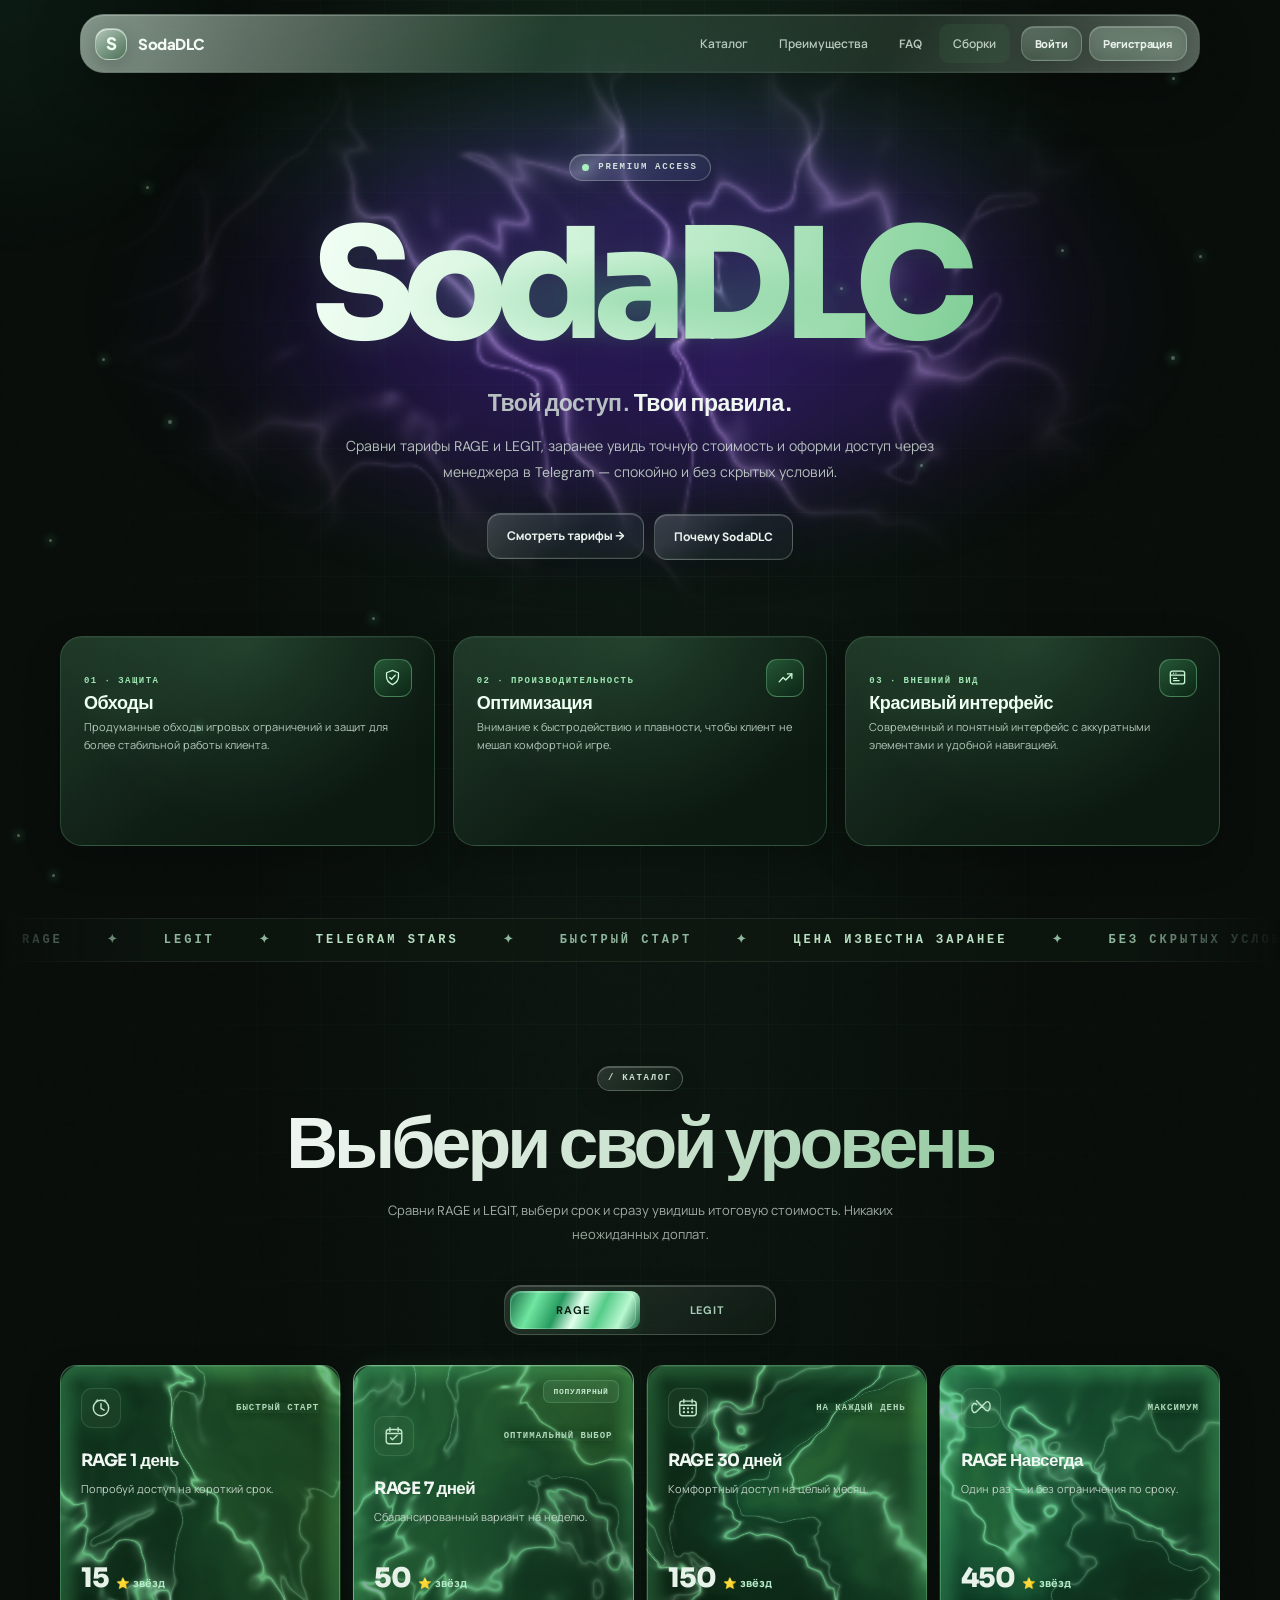
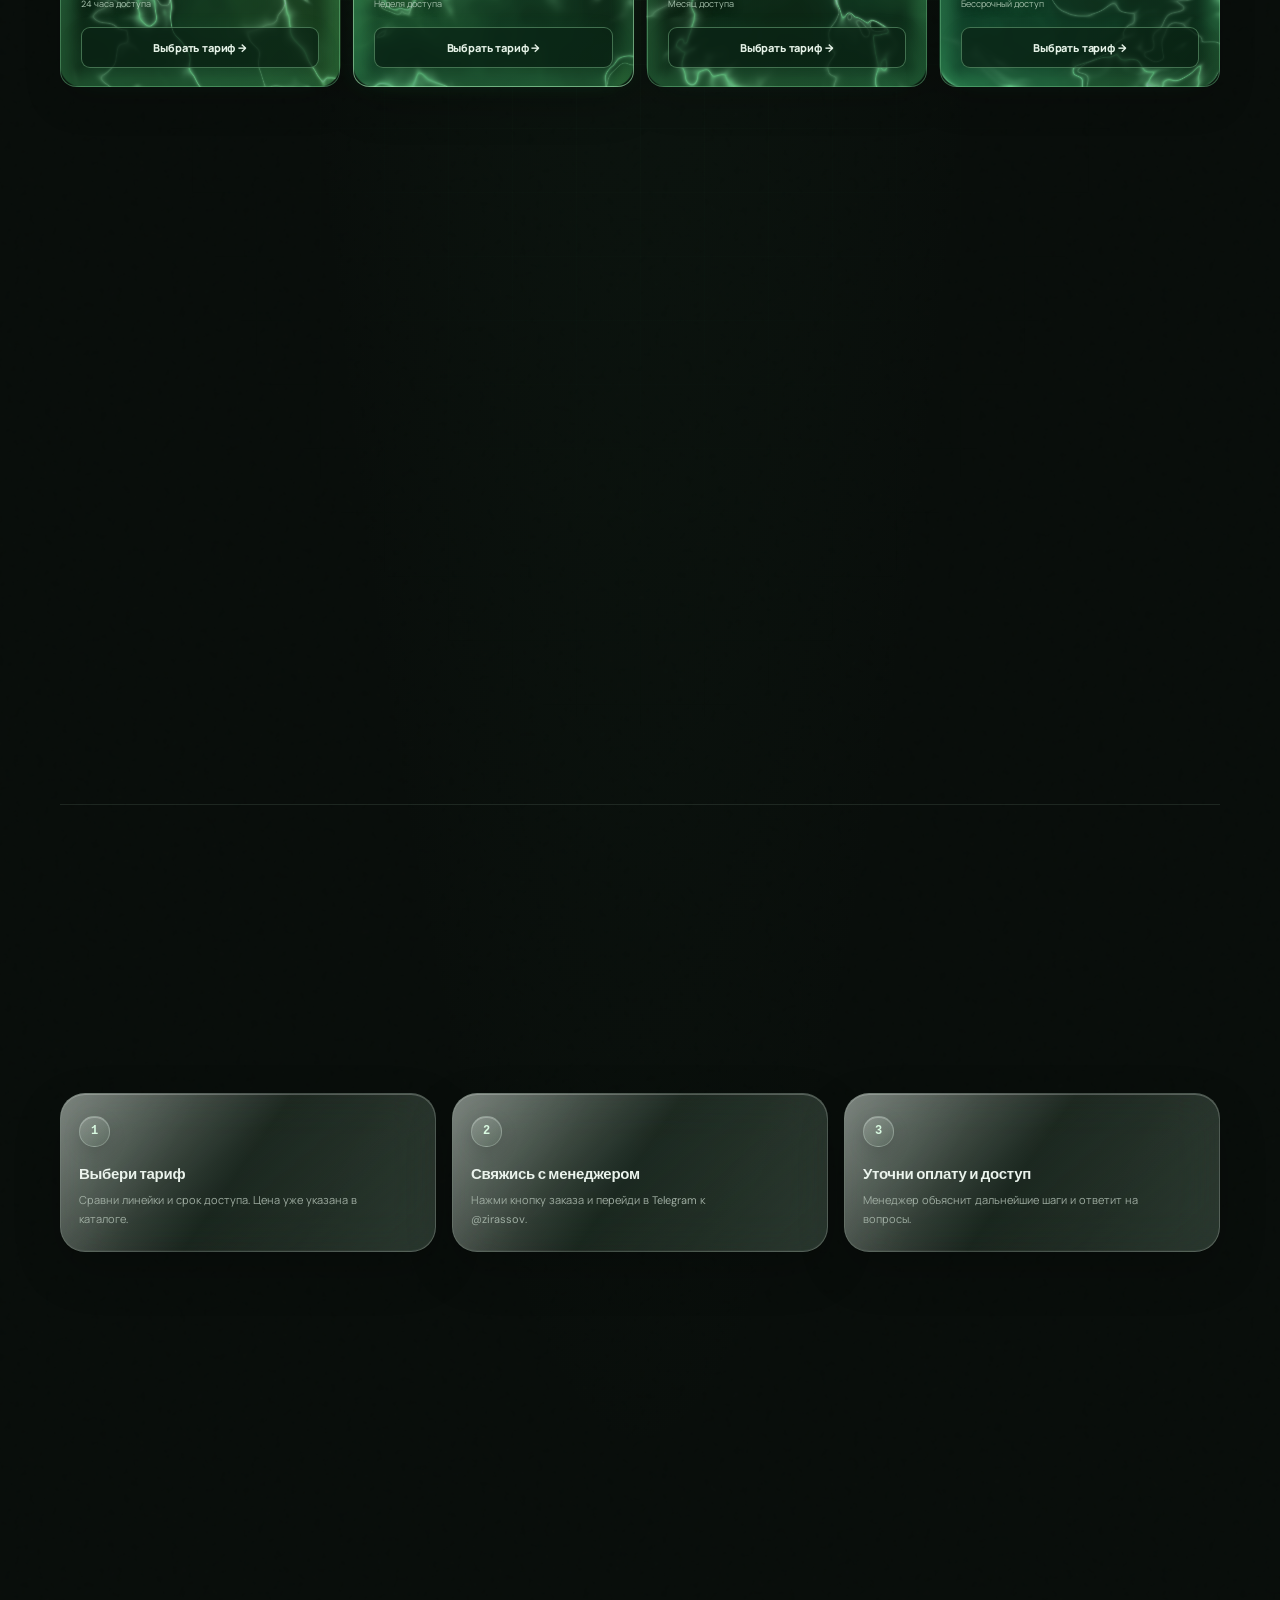
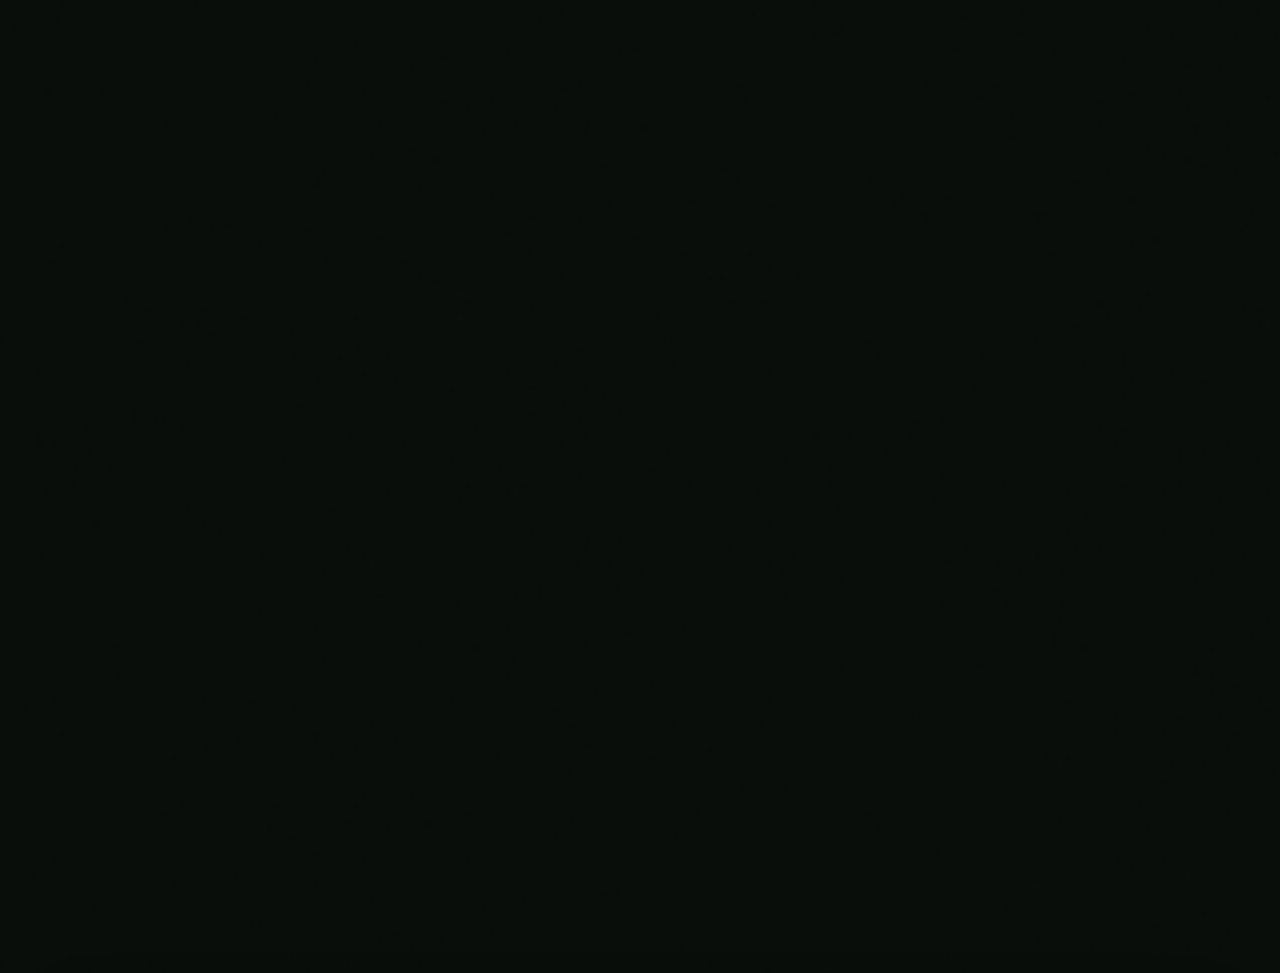
==== commit 3422b8d0: "Redesign SodaDLC with targeted Liquid Glass surfaces" ====
--- a/index.html
+++ b/index.html
@@ -2779,6 +2779,213 @@
 </style>
 
 
+
+<style id="sodadlc-liquid-glass-redesign-v2">
+:root{
+ --lg-white:rgba(245,255,248,.92);
+ --lg-muted:rgba(198,218,203,.72);
+ --lg-edge:rgba(226,255,234,.22);
+ --lg-edge-bright:rgba(228,255,236,.42);
+ --lg-glass:rgba(218,245,225,.075);
+ --lg-glass-deep:rgba(12,25,17,.62);
+ --lg-green:#a6efbd;
+}
+/* A quieter dark backdrop lets the translucent surfaces read as glass. */
+body{
+ background-color:#070d09!important;
+ background-image:
+  radial-gradient(ellipse at 50% 7%,rgba(105,180,125,.12),transparent 42%),
+  radial-gradient(ellipse at 8% 48%,rgba(91,144,108,.075),transparent 34%),
+  radial-gradient(ellipse at 92% 78%,rgba(120,175,134,.07),transparent 36%)!important;
+ color:#edf7ef!important;
+}
+#app{isolation:isolate}
+.x-nav{
+ background:linear-gradient(118deg,rgba(235,255,240,.13),rgba(175,222,188,.045) 34%,rgba(12,26,17,.52) 72%,rgba(225,255,232,.09)) padding-box,
+ linear-gradient(115deg,rgba(235,255,240,.48),rgba(191,237,203,.12) 42%,rgba(230,255,236,.3)) border-box!important;
+ border:1px solid transparent!important;border-radius:24px!important;
+ box-shadow:0 18px 54px rgba(0,0,0,.27),inset 0 1px 0 rgba(255,255,255,.23),inset 0 -1px 0 rgba(255,255,255,.035)!important;
+ -webkit-backdrop-filter:blur(28px) saturate(165%)!important;backdrop-filter:blur(28px) saturate(165%)!important;
+}
+.x-nav.scrolled{box-shadow:0 22px 60px rgba(0,0,0,.32),inset 0 1px 0 rgba(255,255,255,.22)!important}
+.x-brand{color:rgba(250,255,251,.96)!important}
+.x-brand .brand-mark{
+ border:1px solid rgba(234,255,239,.48)!important;border-radius:13px!important;
+ background:linear-gradient(145deg,rgba(238,255,242,.48),rgba(113,188,134,.22) 55%,rgba(23,78,42,.4))!important;
+ box-shadow:inset 0 1px 0 rgba(255,255,255,.58),0 5px 20px rgba(0,0,0,.2)!important;
+ color:#f2fff5!important;
+}
+.x-links a.x-l{color:rgba(231,246,235,.76)!important;border:1px solid transparent!important}
+.x-links a.x-l:hover,.x-links a.x-l:focus-visible{
+ color:#fff!important;background:rgba(233,255,239,.105)!important;
+ border-color:rgba(235,255,240,.17)!important;box-shadow:inset 0 1px 0 rgba(255,255,255,.15)!important;
+}
+.x-nav .auth-btn{
+ border:1px solid rgba(231,255,237,.25)!important;border-radius:13px!important;
+ background:linear-gradient(145deg,rgba(243,255,246,.16),rgba(175,222,188,.055))!important;
+ color:#f0fff3!important;box-shadow:inset 0 1px 0 rgba(255,255,255,.2),0 5px 15px rgba(0,0,0,.14)!important;
+ -webkit-backdrop-filter:blur(12px)!important;backdrop-filter:blur(12px)!important;
+}
+.x-nav .auth-btn.primary{
+ color:#092414!important;border-color:rgba(237,255,241,.76)!important;
+ background:linear-gradient(145deg,rgba(231,255,237,.96),rgba(151,229,173,.9) 48%,rgba(94,190,124,.94))!important;
+ box-shadow:inset 0 1px 0 rgba(255,255,255,.78),0 7px 22px rgba(54,145,82,.22)!important;
+}
+/* Hero glass labels and controls. */
+.x-badge,.x-eyebrow{
+ border:1px solid rgba(232,255,238,.24)!important;border-radius:999px!important;
+ background:linear-gradient(135deg,rgba(239,255,243,.14),rgba(157,218,173,.035))!important;
+ color:rgba(229,249,234,.88)!important;
+ box-shadow:inset 0 1px 0 rgba(255,255,255,.22),0 8px 25px rgba(0,0,0,.12)!important;
+ -webkit-backdrop-filter:blur(16px) saturate(145%)!important;backdrop-filter:blur(16px) saturate(145%)!important;
+}
+.x-badge i{background:#a9f1be!important;box-shadow:0 0 14px rgba(151,242,177,.8)!important}
+.x-sub,.x-lead{color:rgba(224,240,228,.78)!important}
+.x-cta-row .primary-btn,.x-cta-in .primary-btn{
+ border:1px solid rgba(239,255,243,.72)!important;border-radius:16px!important;
+ background:linear-gradient(145deg,rgba(232,255,238,.96),rgba(151,228,173,.94) 52%,rgba(83,184,117,.96))!important;
+ color:#092414!important;box-shadow:inset 0 1px 0 rgba(255,255,255,.8),0 10px 28px rgba(49,145,78,.22)!important;
+}
+.x-cta-row .ghost-btn{
+ border:1px solid rgba(231,255,237,.27)!important;border-radius:16px!important;
+ background:linear-gradient(145deg,rgba(245,255,247,.14),rgba(180,225,191,.045))!important;
+ color:#effaf1!important;box-shadow:inset 0 1px 0 rgba(255,255,255,.19),0 8px 24px rgba(0,0,0,.12)!important;
+ -webkit-backdrop-filter:blur(18px) saturate(150%)!important;backdrop-filter:blur(18px) saturate(150%)!important;
+}
+.x-cta-row .primary-btn:hover,.x-cta-row .ghost-btn:hover,.x-cta-in .primary-btn:hover{transform:translateY(-2px)!important}
+/* Feature panels and steps: layered translucent material, not opaque green blocks. */
+.x-tilt,.x-feat,.x-step{
+ border:1px solid rgba(232,255,238,.2)!important;border-radius:25px!important;
+ background:
+  linear-gradient(145deg,rgba(246,255,248,.12),rgba(208,239,215,.035) 42%,rgba(8,24,14,.32)) padding-box,
+  linear-gradient(125deg,rgba(240,255,243,.38),rgba(178,224,190,.09) 48%,rgba(225,255,232,.2)) border-box!important;
+ box-shadow:inset 0 1px 0 rgba(255,255,255,.23),inset 0 -1px 0 rgba(255,255,255,.045),0 18px 48px rgba(0,0,0,.2)!important;
+ -webkit-backdrop-filter:blur(24px) saturate(155%)!important;backdrop-filter:blur(24px) saturate(155%)!important;
+}
+.x-tilt:hover,.x-feat:hover,.x-step:hover{
+ border-color:rgba(240,255,244,.38)!important;
+ box-shadow:inset 0 1px 0 rgba(255,255,255,.28),0 22px 52px rgba(0,0,0,.25)!important;
+}
+.x-ico,.x-num,.x-dot,.x-fi{
+ border:1px solid rgba(236,255,241,.25)!important;border-radius:15px!important;
+ background:linear-gradient(145deg,rgba(244,255,246,.2),rgba(151,211,166,.065))!important;
+ color:#d9f9e1!important;box-shadow:inset 0 1px 0 rgba(255,255,255,.25),0 6px 18px rgba(0,0,0,.13)!important;
+}
+.x-tilt small{color:#b8f3c8!important}
+.x-tilt strong{filter:drop-shadow(0 2px 12px rgba(157,237,178,.12))}
+/* Catalog frame and selector only. The animated product cards and shader are intentionally untouched. */
+.x-tabwrap .tabs{
+ padding:5px!important;border:1px solid rgba(232,255,238,.2)!important;border-radius:17px!important;
+ background:linear-gradient(145deg,rgba(241,255,244,.12),rgba(166,215,179,.035))!important;
+ box-shadow:inset 0 1px 0 rgba(255,255,255,.19),0 10px 28px rgba(0,0,0,.16)!important;
+ -webkit-backdrop-filter:blur(20px) saturate(150%)!important;backdrop-filter:blur(20px) saturate(150%)!important;
+}
+.x-tabwrap .tab{border-radius:12px!important;color:rgba(229,245,233,.72)!important;transition:background .2s,color .2s,box-shadow .2s!important}
+.x-tabwrap .tab.active{
+ background:linear-gradient(145deg,rgba(235,255,240,.24),rgba(150,213,166,.1))!important;
+ color:#f5fff7!important;border:1px solid rgba(235,255,240,.26)!important;
+ box-shadow:inset 0 1px 0 rgba(255,255,255,.24),0 4px 14px rgba(0,0,0,.14)!important;
+}
+/* FAQ, bottom CTA and footer. */
+#faq .faq-item{
+ overflow:hidden!important;border:1px solid rgba(231,255,237,.2)!important;border-radius:20px!important;
+ background:linear-gradient(145deg,rgba(242,255,245,.11),rgba(167,218,179,.035) 48%,rgba(8,23,13,.28))!important;
+ box-shadow:inset 0 1px 0 rgba(255,255,255,.2),0 12px 32px rgba(0,0,0,.16)!important;
+ -webkit-backdrop-filter:blur(22px) saturate(150%)!important;backdrop-filter:blur(22px) saturate(150%)!important;
+}
+#faq .faq-item.open,#faq .faq-item:hover{border-color:rgba(234,255,239,.37)!important}
+#faq .faq-q{color:#f0faf2!important}
+#faq .faq-a{color:rgba(214,233,219,.78)!important}
+.x-cta{
+ border:1px solid rgba(232,255,238,.24)!important;border-radius:30px!important;
+ background:linear-gradient(145deg,rgba(244,255,246,.13),rgba(174,221,185,.04) 46%,rgba(7,22,12,.42))!important;
+ box-shadow:inset 0 1px 0 rgba(255,255,255,.23),0 25px 65px rgba(0,0,0,.25)!important;
+ -webkit-backdrop-filter:blur(26px) saturate(155%)!important;backdrop-filter:blur(26px) saturate(155%)!important;
+}
+.x-foot{border-top:1px solid rgba(231,255,237,.12)!important}
+.x-foot a{color:rgba(213,240,220,.78)!important}
+.x-foot a:hover{color:#fff!important}
+/* All three dialogs share the same frosted, softly reflective material. */
+.modal-backdrop{
+ background:rgba(2,8,4,.62)!important;
+ -webkit-backdrop-filter:blur(20px) saturate(135%)!important;backdrop-filter:blur(20px) saturate(135%)!important;
+}
+.modal{
+ position:relative!important;overflow:hidden!important;
+ border:1px solid rgba(234,255,239,.29)!important;border-radius:26px!important;
+ background:
+  linear-gradient(145deg,rgba(244,255,246,.17),rgba(179,223,190,.055) 36%,rgba(9,23,14,.78) 100%) padding-box,
+  linear-gradient(130deg,rgba(247,255,249,.52),rgba(178,228,190,.12) 48%,rgba(234,255,239,.3)) border-box!important;
+ box-shadow:0 34px 100px rgba(0,0,0,.58),inset 0 1px 0 rgba(255,255,255,.28),inset 0 -1px 0 rgba(255,255,255,.04)!important;
+ -webkit-backdrop-filter:blur(30px) saturate(165%)!important;backdrop-filter:blur(30px) saturate(165%)!important;
+}
+.modal-head{background:transparent!important;border-bottom:1px solid rgba(232,255,238,.16)!important}
+.modal-head h3{color:#f2fff4!important}
+.kicker{
+ border:1px solid rgba(234,255,239,.25)!important;border-radius:999px!important;
+ background:rgba(231,255,237,.1)!important;color:#c9f4d3!important;
+}
+.modal .close{
+ border:1px solid rgba(234,255,239,.26)!important;border-radius:13px!important;
+ background:linear-gradient(145deg,rgba(242,255,245,.18),rgba(157,213,170,.055))!important;
+ color:#effff2!important;box-shadow:inset 0 1px 0 rgba(255,255,255,.2)!important;
+}
+.modal .field,.modal input.field,.modal select,.modal textarea{
+ border:1px solid rgba(229,255,236,.2)!important;border-radius:14px!important;
+ background:rgba(2,13,7,.38)!important;color:#f1fff4!important;
+ box-shadow:inset 0 1px 0 rgba(255,255,255,.045)!important;
+}
+.modal .field:focus,.modal input.field:focus,.modal select:focus{
+ border-color:rgba(185,245,198,.6)!important;box-shadow:0 0 0 4px rgba(128,214,151,.12)!important;
+}
+.modal .telegram-link,.modal #authSubmit{
+ border:1px solid rgba(241,255,244,.68)!important;border-radius:15px!important;
+ background:linear-gradient(145deg,rgba(230,255,237,.96),rgba(146,224,168,.94) 54%,rgba(79,177,111,.96))!important;
+ color:#082313!important;box-shadow:inset 0 1px 0 rgba(255,255,255,.76),0 9px 25px rgba(46,142,76,.2)!important;
+}
+.modal .auth-switch{color:rgba(220,240,225,.76)!important}
+.modal .auth-switch button{color:#c3f5cf!important}
+.modal .modal-hint{color:rgba(195,218,201,.67)!important}
+/* Profile and admin surfaces inside the dynamically rendered cabinet. */
+.cabinet-body{color:#edf8ef!important}
+.cabinet-hero,.cabinet-metric,.cabinet-info-card,.admin-panel,.admin-list-item{
+ border:1px solid rgba(231,255,237,.19)!important;border-radius:19px!important;
+ background:linear-gradient(145deg,rgba(242,255,245,.115),rgba(172,218,182,.035) 48%,rgba(7,22,12,.3))!important;
+ box-shadow:inset 0 1px 0 rgba(255,255,255,.18),0 12px 32px rgba(0,0,0,.15)!important;
+ -webkit-backdrop-filter:blur(22px) saturate(150%)!important;backdrop-filter:blur(22px) saturate(150%)!important;
+}
+.cabinet-hero:after{color:rgba(238,255,241,.045)!important}
+.cabinet-avatar{
+ border:1px solid rgba(242,255,245,.65)!important;border-radius:18px!important;
+ background:linear-gradient(145deg,#edfff1,#a8e9ba 62%,#69c98a)!important;
+ color:#0b2815!important;box-shadow:inset 0 1px 0 white,0 8px 24px rgba(0,0,0,.18)!important;
+}
+.cabinet-greeting,.cabinet-section-title p,.cabinet-metric span,.cabinet-metric small,
+.cabinet-info-row span,.admin-panel>p{color:rgba(202,224,208,.68)!important}
+.cabinet-hero h4,.cabinet-section-title h4,.cabinet-metric strong,.cabinet-info-card h4,
+.cabinet-info-row strong,.admin-panel h4{color:#f0fff3!important}
+.role-chip,.admin-owner-tag{
+ border:1px solid rgba(229,255,236,.24)!important;border-radius:999px!important;
+ background:rgba(231,255,237,.1)!important;color:#d6f8de!important;
+}
+.admin-list{gap:9px!important}
+.toast{
+ border:1px solid rgba(231,255,237,.25)!important;border-radius:16px!important;
+ background:rgba(16,36,22,.84)!important;color:#effff2!important;
+ box-shadow:0 18px 48px rgba(0,0,0,.3),inset 0 1px 0 rgba(255,255,255,.2)!important;
+ -webkit-backdrop-filter:blur(22px) saturate(150%)!important;backdrop-filter:blur(22px) saturate(150%)!important;
+}
+@media(max-width:760px){
+ .x-nav{-webkit-backdrop-filter:blur(22px) saturate(145%)!important;backdrop-filter:blur(22px) saturate(145%)!important}
+ .x-tilt,.x-feat,.x-step,#faq .faq-item{border-radius:19px!important}
+ .modal{border-radius:21px!important}
+ .cabinet-hero{align-items:flex-start!important;flex-direction:column!important}
+}
+@media(prefers-reduced-motion:reduce){
+ .x-links a.x-l,.x-cta-row .primary-btn,.x-cta-row .ghost-btn{transition:none!important}
+}
+</style>
+
 </body>
 </html>
 
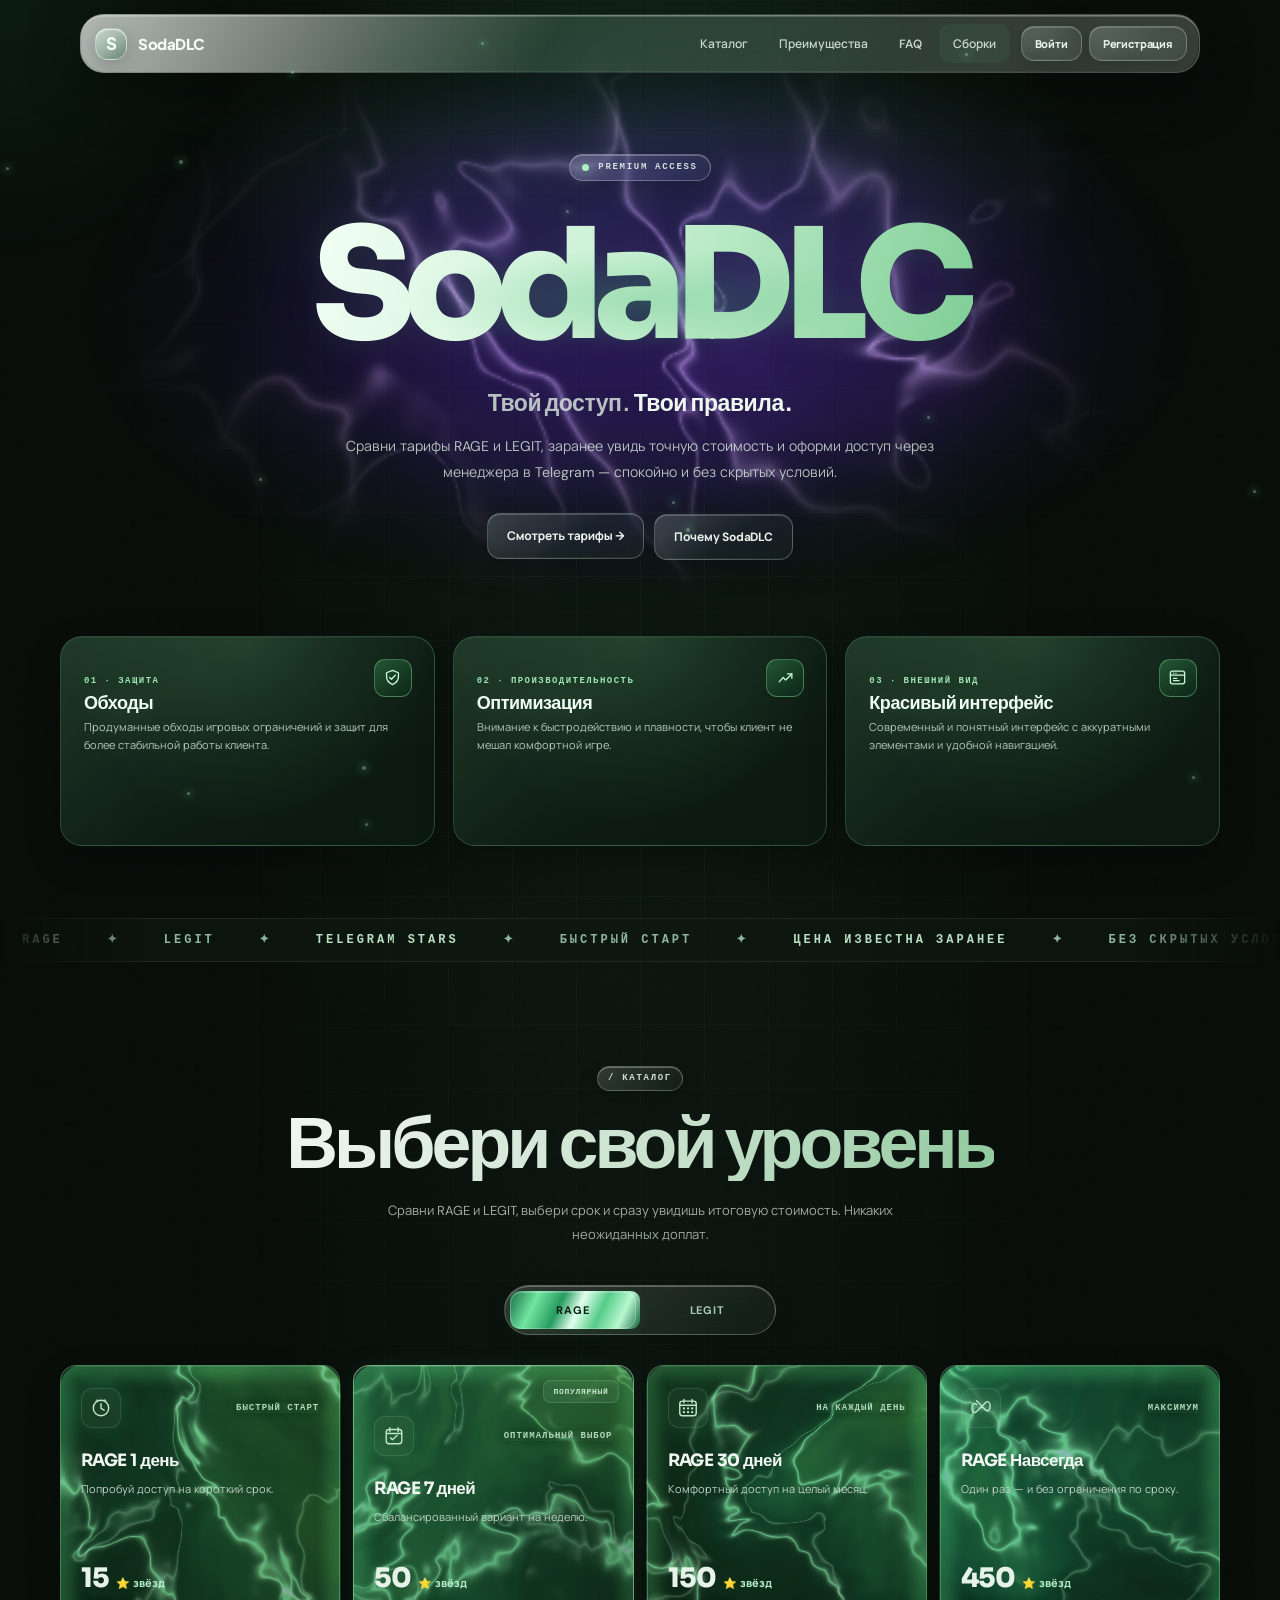
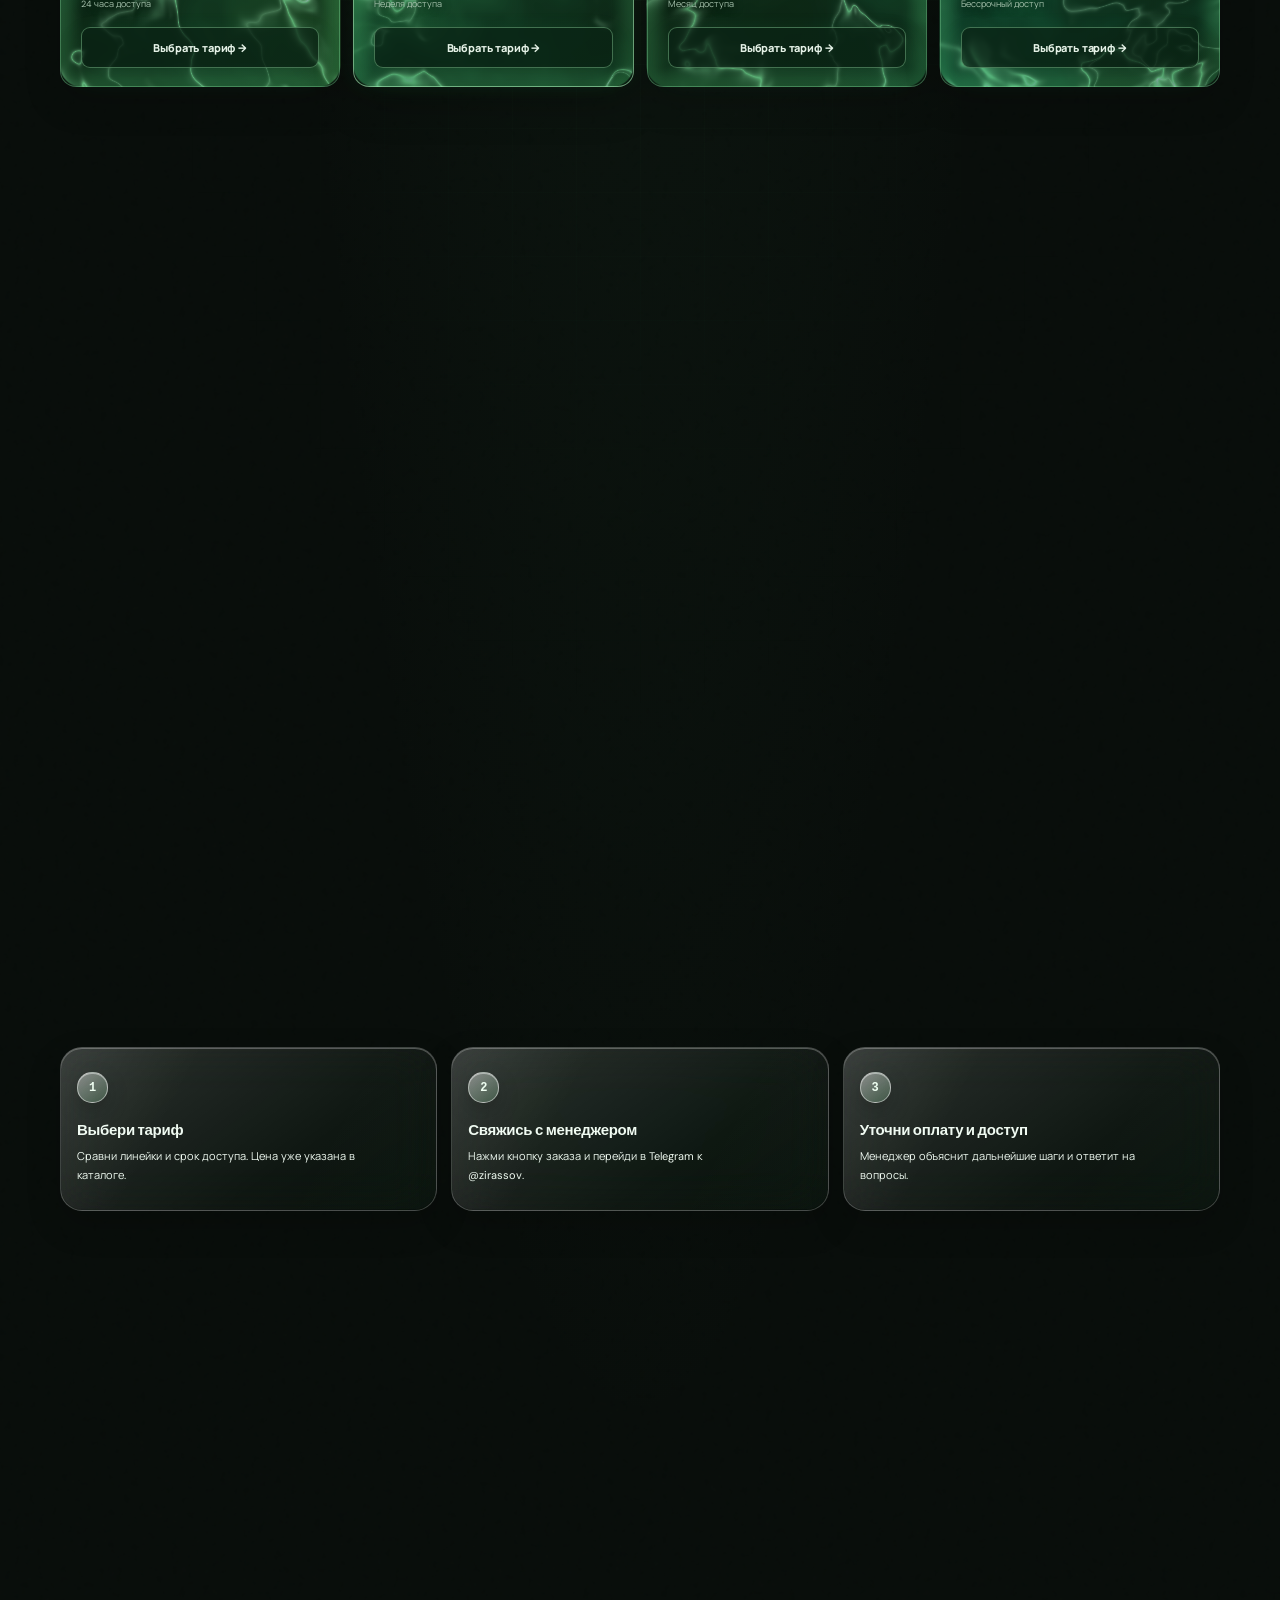
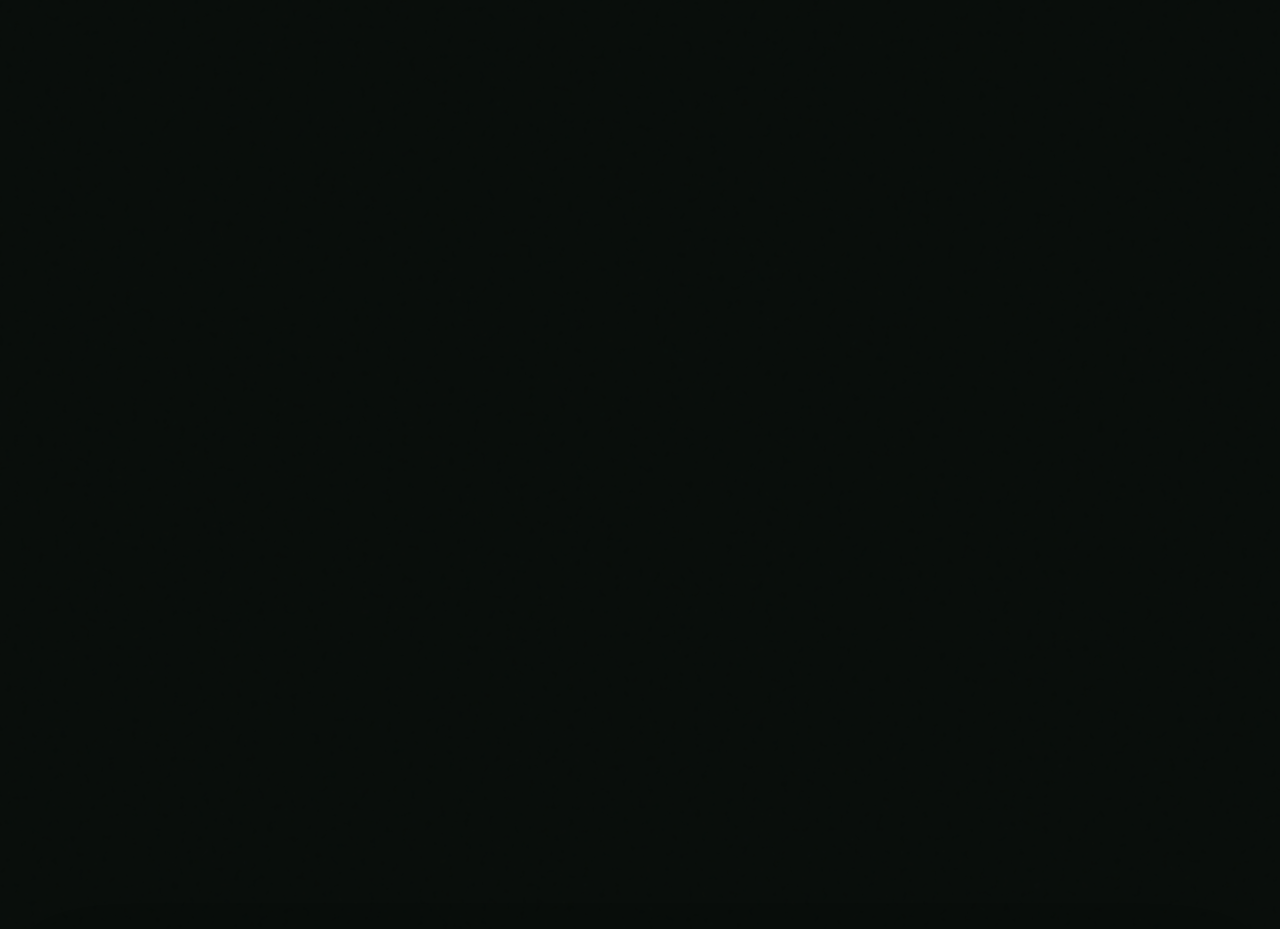
==== commit 08faf0de: "Apply Liquid Glass styling across all actual site sections and dialogs" ====
--- a/index.html
+++ b/index.html
@@ -2986,6 +2986,113 @@
 }
 </style>
 
+
+<style id="sodadlc-full-liquid-glass-surface-system">
+/* Full-page Liquid Glass pass. Uses the site's real IDs/classes; tariff WebGL canvas and card shader remain intact. */
+:root{--lg-edge:rgba(235,255,240,.3);--lg-shine:rgba(255,255,255,.24);--lg-text:#f1fff4;--lg-muted:rgba(216,235,221,.72)}
+body{
+ background:
+ radial-gradient(ellipse at 50% 0%,rgba(183,229,192,.14),transparent 38%),
+ radial-gradient(ellipse at 4% 48%,rgba(138,192,151,.09),transparent 32%),
+ radial-gradient(ellipse at 96% 74%,rgba(140,194,153,.08),transparent 34%),
+ #070c08!important;color:var(--lg-text)!important
+}
+#app{isolation:isolate}
+.x-nav,.x-nav.scrolled{
+ background:linear-gradient(125deg,rgba(245,255,247,.18),rgba(193,231,201,.055) 42%,rgba(8,20,12,.58)) padding-box,
+ linear-gradient(120deg,rgba(255,255,255,.58),rgba(213,245,220,.1) 42%,rgba(255,255,255,.32)) border-box!important;
+ border:1px solid transparent!important;border-radius:24px!important;
+ box-shadow:inset 0 1.5px 0 rgba(255,255,255,.36),inset 0 -1px 0 rgba(255,255,255,.07),0 20px 58px rgba(0,0,0,.32)!important;
+ -webkit-backdrop-filter:blur(32px) saturate(180%)!important;backdrop-filter:blur(32px) saturate(180%)!important
+}
+.x-nav:before{content:""!important;position:absolute!important;inset:1px!important;border-radius:inherit!important;pointer-events:none!important;background:linear-gradient(112deg,rgba(255,255,255,.13),transparent 28%,transparent 72%,rgba(255,255,255,.07))!important}
+.x-links a.x-l{border-radius:11px!important;color:rgba(239,250,241,.8)!important}
+.x-links a.x-l:hover{background:rgba(255,255,255,.12)!important;box-shadow:inset 0 1px rgba(255,255,255,.2)!important}
+.x-nav .auth-btn{border:1px solid rgba(255,255,255,.3)!important;border-radius:13px!important;background:linear-gradient(145deg,rgba(255,255,255,.2),rgba(255,255,255,.055))!important;color:#f3fff5!important;box-shadow:inset 0 1px rgba(255,255,255,.32),0 8px 20px rgba(0,0,0,.18)!important;-webkit-backdrop-filter:blur(18px)!important;backdrop-filter:blur(18px)!important}
+.x-nav .auth-btn.primary{background:linear-gradient(145deg,rgba(244,255,246,.96),rgba(181,239,194,.88) 58%,rgba(118,205,141,.94))!important;color:#0a2613!important;border-color:rgba(255,255,255,.8)!important;box-shadow:inset 0 1px 0 white,0 8px 24px rgba(97,188,121,.24)!important}
+.x-badge,.x-eyebrow,.x-tabwrap .tabs,.proof-pill{
+ border:1px solid rgba(255,255,255,.25)!important;border-radius:999px!important;
+ background:linear-gradient(135deg,rgba(255,255,255,.16),rgba(255,255,255,.035))!important;
+ box-shadow:inset 0 1px 0 rgba(255,255,255,.28),0 9px 24px rgba(0,0,0,.15)!important;
+ -webkit-backdrop-filter:blur(22px) saturate(175%)!important;backdrop-filter:blur(22px) saturate(175%)!important
+}
+.x-cta-row .primary-btn,.x-cta-in .primary-btn{border:1px solid rgba(255,255,255,.72)!important;border-radius:16px!important;background:linear-gradient(145deg,#f4fff6 0%,#b8f0c5 52%,#7bd497 100%)!important;color:#082313!important;box-shadow:inset 0 1px 0 white,0 10px 30px rgba(88,185,116,.24)!important}
+.x-cta-row .ghost-btn{border:1px solid rgba(255,255,255,.3)!important;border-radius:16px!important;background:linear-gradient(145deg,rgba(255,255,255,.2),rgba(255,255,255,.045))!important;color:#f2fff4!important;box-shadow:inset 0 1px 0 rgba(255,255,255,.3),0 10px 26px rgba(0,0,0,.18)!important;-webkit-backdrop-filter:blur(22px) saturate(170%)!important;backdrop-filter:blur(22px) saturate(170%)!important}
+/* Convert the feature rails, feature rows, and steps into consistent translucent glass surfaces. */
+.x-rail{perspective:none!important}
+.x-tilt{
+ border:1px solid rgba(255,255,255,.26)!important;border-radius:25px!important;
+ background:radial-gradient(240px circle at var(--gx,50%) var(--gy,0%),rgba(255,255,255,.16),transparent 72%),linear-gradient(145deg,rgba(255,255,255,.17),rgba(255,255,255,.035) 52%,rgba(5,19,10,.38)) padding-box,linear-gradient(125deg,rgba(255,255,255,.52),rgba(255,255,255,.08) 55%,rgba(255,255,255,.28)) border-box!important;
+ box-shadow:inset 0 1px 0 rgba(255,255,255,.32),inset 0 -1px rgba(255,255,255,.06),0 18px 45px rgba(0,0,0,.24)!important;
+ -webkit-backdrop-filter:blur(26px) saturate(175%)!important;backdrop-filter:blur(26px) saturate(175%)!important
+}
+.x-tilt:hover{box-shadow:inset 0 1px 0 rgba(255,255,255,.4),0 24px 55px rgba(0,0,0,.3)!important}
+.x-feats{border:0!important;display:grid!important;grid-template-columns:repeat(2,minmax(0,1fr))!important;gap:14px!important}
+.x-feat{
+ display:grid!important;grid-template-columns:64px minmax(0,1fr) 36px!important;gap:18px!important;
+ min-height:150px!important;padding:24px!important;border:1px solid rgba(255,255,255,.22)!important;border-radius:22px!important;
+ background:linear-gradient(145deg,rgba(255,255,255,.15),rgba(255,255,255,.035) 60%,rgba(5,19,10,.3))!important;
+ box-shadow:inset 0 1px 0 rgba(255,255,255,.27),0 14px 36px rgba(0,0,0,.18)!important;
+ -webkit-backdrop-filter:blur(24px) saturate(165%)!important;backdrop-filter:blur(24px) saturate(165%)!important
+}
+.x-feat:hover{padding:24px!important;border-color:rgba(255,255,255,.4)!important;background:linear-gradient(145deg,rgba(255,255,255,.2),rgba(255,255,255,.045) 60%,rgba(5,19,10,.3))!important}
+.x-feat:before{display:none!important}
+.x-num{font-size:clamp(38px,5vw,62px)!important;-webkit-text-stroke:1px rgba(226,255,233,.58)!important}
+.x-feat h3,.x-feat p{color:#effbf1!important}
+.x-steps{display:grid!important;grid-template-columns:repeat(3,minmax(0,1fr))!important;gap:14px!important}
+.x-steps:before,.x-steps:after{display:none!important}
+.x-step{padding:24px 16px!important;border:1px solid rgba(255,255,255,.22)!important;border-radius:22px!important;background:linear-gradient(145deg,rgba(255,255,255,.15),rgba(255,255,255,.035) 65%,rgba(5,19,10,.3))!important;box-shadow:inset 0 1px 0 rgba(255,255,255,.27),0 14px 34px rgba(0,0,0,.18)!important;-webkit-backdrop-filter:blur(24px) saturate(165%)!important;backdrop-filter:blur(24px) saturate(165%)!important}
+.x-dot{box-shadow:inset 0 1px 0 rgba(255,255,255,.42),0 8px 22px rgba(0,0,0,.2)!important;border:1px solid rgba(255,255,255,.5)!important;background:linear-gradient(145deg,rgba(255,255,255,.42),rgba(133,210,151,.24))!important;color:#effff2!important}
+.x-step h3,.x-step p{color:#f0fbf2!important}
+.x-faq{gap:40px!important}
+.x-faq-side p{color:var(--lg-muted)!important}
+.faq-list .faq-item,#faq .faq-item{
+ border:1px solid rgba(255,255,255,.23)!important;border-radius:19px!important;
+ background:linear-gradient(145deg,rgba(255,255,255,.16),rgba(255,255,255,.035) 65%,rgba(5,19,10,.3))!important;
+ box-shadow:inset 0 1px 0 rgba(255,255,255,.26),0 12px 32px rgba(0,0,0,.18)!important;
+ -webkit-backdrop-filter:blur(24px) saturate(165%)!important;backdrop-filter:blur(24px) saturate(165%)!important
+}
+.faq-list .faq-item:hover,.faq-list .faq-item.open{border-color:rgba(255,255,255,.42)!important}
+.faq-q{color:#f4fff6!important}.faq-a{color:rgba(224,241,228,.82)!important}
+.x-cta{padding:1px!important;border:1px solid rgba(255,255,255,.35)!important;border-radius:30px!important;background:linear-gradient(135deg,rgba(255,255,255,.42),rgba(255,255,255,.04) 45%,rgba(255,255,255,.22))!important;animation:none!important;box-shadow:0 24px 65px rgba(0,0,0,.28)!important}
+.x-cta-in{border-radius:29px!important;background:linear-gradient(145deg,rgba(255,255,255,.17),rgba(255,255,255,.035) 62%,rgba(4,17,9,.48))!important;box-shadow:inset 0 1px 0 rgba(255,255,255,.3)!important;-webkit-backdrop-filter:blur(28px) saturate(175%)!important;backdrop-filter:blur(28px) saturate(175%)!important}
+.x-cta-in:before{opacity:.22!important}
+.x-foot{border-top:1px solid rgba(255,255,255,.18)!important}
+.x-foot-row a{color:#d5f7dc!important}
+/* Correct modal targets: the dialogs are #modal, #authModal and #cabinetModal, not .modal-backdrop. */
+#modal,#authModal,#cabinetModal{
+ background:rgba(2,8,4,.58)!important;
+ -webkit-backdrop-filter:blur(24px) saturate(155%)!important;backdrop-filter:blur(24px) saturate(155%)!important
+}
+#modal>.modal,#authModal>.modal,#cabinetModal>.modal{
+ border:1px solid rgba(255,255,255,.34)!important;border-radius:27px!important;
+ background:linear-gradient(145deg,rgba(255,255,255,.21),rgba(255,255,255,.055) 40%,rgba(6,20,11,.78)) padding-box,linear-gradient(125deg,rgba(255,255,255,.62),rgba(255,255,255,.12) 48%,rgba(255,255,255,.34)) border-box!important;
+ box-shadow:inset 0 1px 0 rgba(255,255,255,.4),inset 0 -1px rgba(255,255,255,.05),0 35px 100px rgba(0,0,0,.62)!important;
+ -webkit-backdrop-filter:blur(34px) saturate(180%)!important;backdrop-filter:blur(34px) saturate(180%)!important
+}
+#modal .modal-head,#authModal .modal-head,#cabinetModal .modal-head{background:linear-gradient(180deg,rgba(255,255,255,.09),transparent)!important;border-bottom:1px solid rgba(255,255,255,.18)!important}
+#modal .kicker,#authModal .kicker,#cabinetModal .kicker{background:rgba(255,255,255,.12)!important;border:1px solid rgba(255,255,255,.27)!important;color:#dff8e5!important}
+#modal .close,#authModal .close,#cabinetModal .close{border:1px solid rgba(255,255,255,.3)!important;border-radius:13px!important;background:linear-gradient(145deg,rgba(255,255,255,.2),rgba(255,255,255,.05))!important;box-shadow:inset 0 1px rgba(255,255,255,.3)!important;color:white!important}
+#modal input,#modal select,#modal textarea,#authModal input,#authModal select,#authModal textarea,#cabinetModal input,#cabinetModal select,#cabinetModal textarea{
+ border:1px solid rgba(255,255,255,.24)!important;border-radius:14px!important;background:rgba(2,12,6,.35)!important;color:#f3fff5!important;box-shadow:inset 0 1px 0 rgba(255,255,255,.08)!important
+}
+#modal input:focus,#modal select:focus,#authModal input:focus,#authModal select:focus,#cabinetModal input:focus,#cabinetModal select:focus{border-color:rgba(228,255,234,.62)!important;box-shadow:0 0 0 4px rgba(175,235,190,.12)!important}
+#authModal #authSubmit,#authModal .telegram-link,#modal .telegram-link{border:1px solid rgba(255,255,255,.7)!important;border-radius:15px!important;background:linear-gradient(145deg,#f4fff6,#b8efc4 55%,#7bd394)!important;color:#092414!important;box-shadow:inset 0 1px white,0 9px 25px rgba(74,165,99,.24)!important}
+#authModal .auth-switch button{color:#d4f8dc!important}
+/* Cabinet panels are generated dynamically; target their actual classes. */
+#cabinetModal .cabinet-hero,#cabinetModal .cabinet-metric,#cabinetModal .cabinet-info-card,#cabinetModal .admin-panel,#cabinetModal .admin-list-item{
+ border:1px solid rgba(255,255,255,.23)!important;border-radius:19px!important;
+ background:linear-gradient(145deg,rgba(255,255,255,.16),rgba(255,255,255,.035) 62%,rgba(4,18,9,.34))!important;
+ box-shadow:inset 0 1px 0 rgba(255,255,255,.26),0 12px 32px rgba(0,0,0,.18)!important;
+ -webkit-backdrop-filter:blur(24px) saturate(165%)!important;backdrop-filter:blur(24px) saturate(165%)!important
+}
+#cabinetModal .cabinet .modal-head{background:rgba(255,255,255,.075)!important}
+#cabinetModal .cabinet-avatar{background:linear-gradient(145deg,#f4fff6,#b8efc4 55%,#7bd394)!important;color:#092414!important;border:1px solid rgba(255,255,255,.7)!important;box-shadow:inset 0 1px white,0 8px 22px rgba(0,0,0,.2)!important}
+#cabinetModal .role-chip,#cabinetModal .admin-owner-tag{background:rgba(255,255,255,.12)!important;border:1px solid rgba(255,255,255,.25)!important;color:#e7ffec!important}
+#toast{border:1px solid rgba(255,255,255,.3)!important;border-radius:15px!important;background:rgba(21,43,27,.8)!important;box-shadow:inset 0 1px rgba(255,255,255,.2),0 16px 42px rgba(0,0,0,.28)!important;-webkit-backdrop-filter:blur(25px)!important;backdrop-filter:blur(25px)!important}
+@media(max-width:760px){.x-feats{grid-template-columns:1fr!important}.x-steps{grid-template-columns:1fr!important}.x-feat{grid-template-columns:48px minmax(0,1fr)!important;gap:13px!important}.x-feat>:last-child{display:none!important}.x-faq{grid-template-columns:1fr!important;gap:22px!important}.x-nav{border-radius:18px!important}}
+@media(prefers-reduced-motion:reduce){.x-cta{animation:none!important}}
+</style>
 </body>
 </html>
 
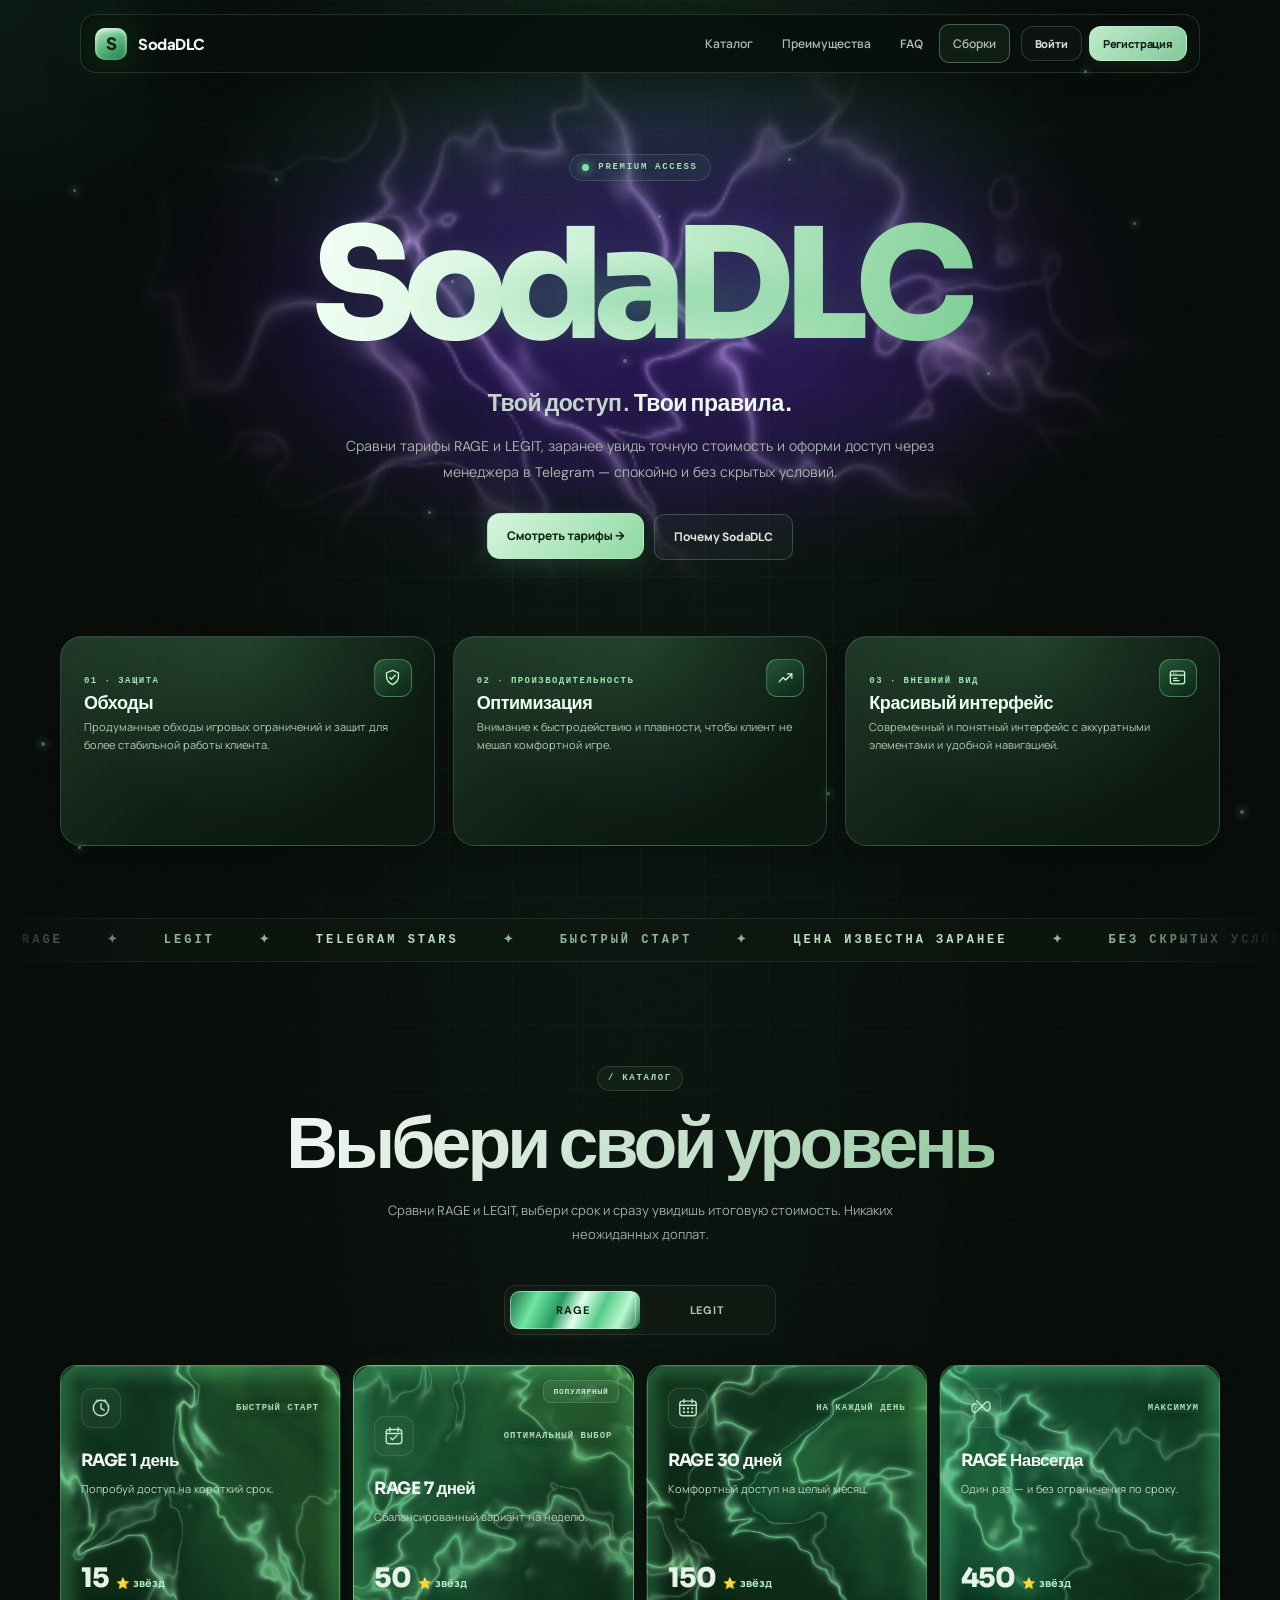
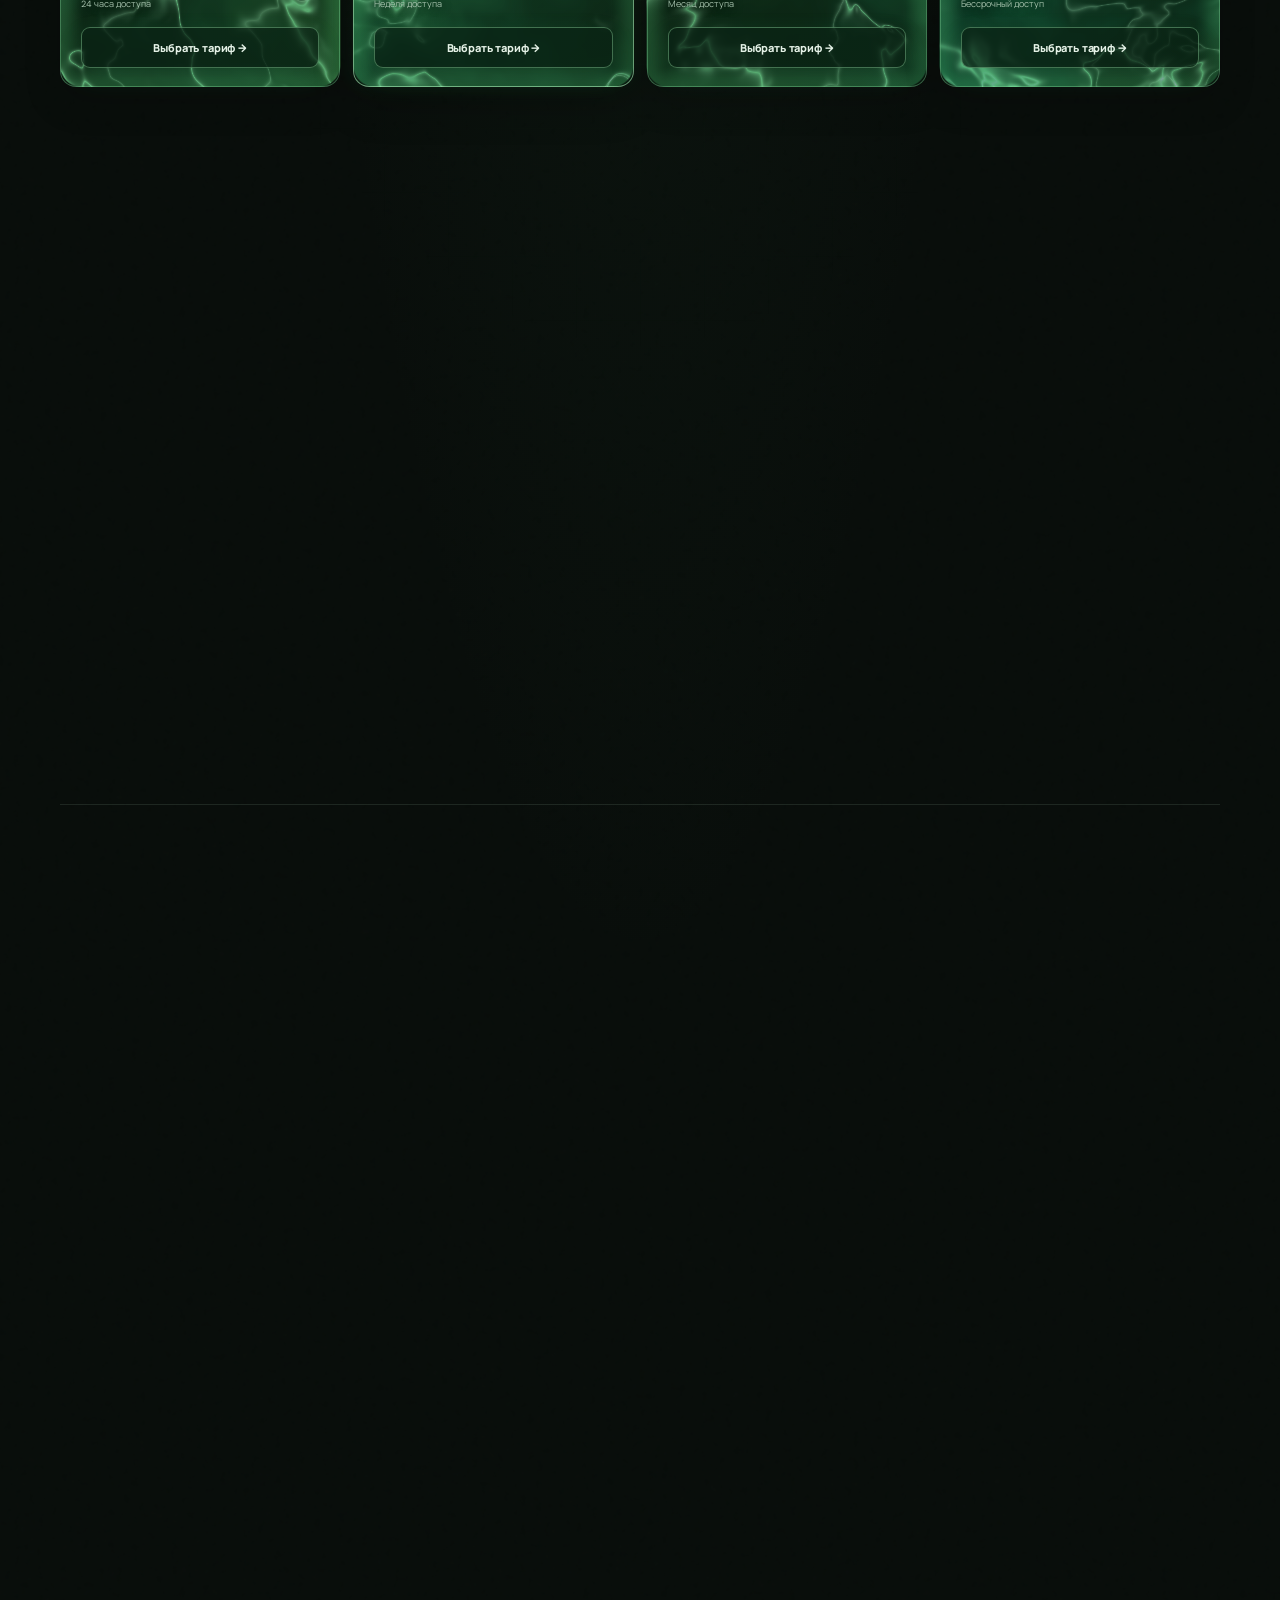
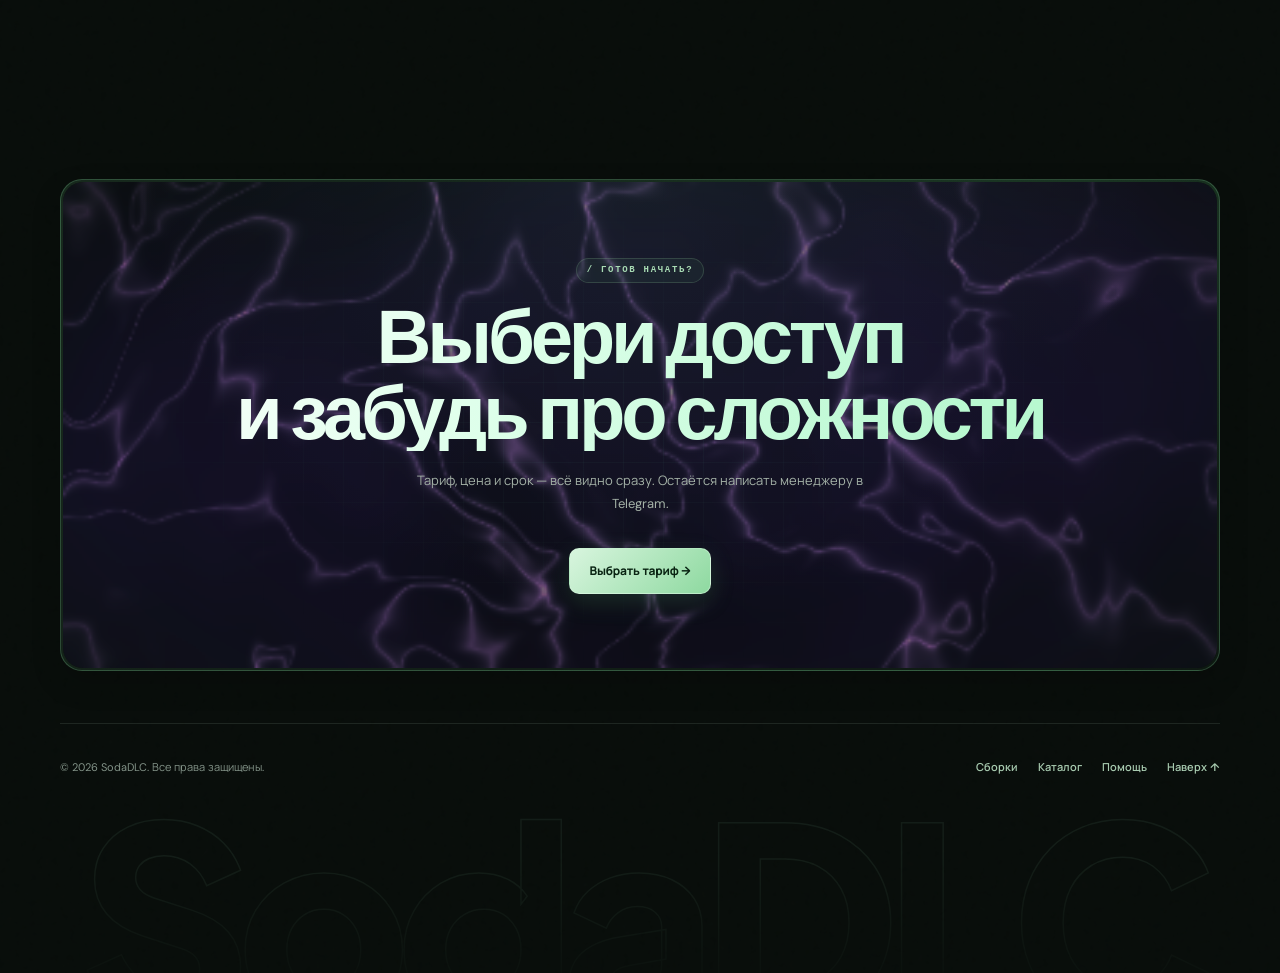
==== commit c20bebfe: "Remove liquid glass and refresh emerald styling" ====
--- a/index.html
+++ b/index.html
@@ -1983,97 +1983,6 @@
 </style>
 
 
-<style id="sodadlc-liquid-glass-ui">
-/* Liquid-glass treatment for the interface outside the tariff cards.
-   Deliberately excludes .product-card, .buy-btn and tariff tabs. */
-:root{
-  --lg-edge:rgba(218,235,226,.19);
-  --lg-edge-hi:rgba(226,245,234,.34);
-  --lg-surface:linear-gradient(145deg,rgba(215,235,224,.105),rgba(128,158,143,.035) 48%,rgba(255,255,255,.018));
-  --lg-shadow:0 16px 42px rgba(0,0,0,.22),inset 0 1px 0 rgba(255,255,255,.13),inset 0 -1px 0 rgba(190,225,201,.045);
-}
-.feature,.step,.x-step,.x-feat,.faq-item,.hero-panel,.float-chip,.proof-pill,
-.discount-note,.contact-note,.order-summary,.cabinet-info-card,.admin-panel,
-.admin-list-item,.stat-card,.x-tilt,.x-cta,.role-chip{
-  position:relative;
-  border:1px solid var(--lg-edge)!important;
-  background:var(--lg-surface)!important;
-  box-shadow:var(--lg-shadow)!important;
-  -webkit-backdrop-filter:blur(18px) saturate(145%)!important;
-  backdrop-filter:blur(18px) saturate(145%)!important;
-}
-.feature,.step,.x-step,.x-feat,.faq-item,.hero-panel,.float-chip,
-.discount-note,.contact-note,.order-summary,.cabinet-info-card,
-.admin-panel,.admin-list-item,.stat-card,.x-tilt,.x-cta{
-  overflow:hidden;
-}
-.feature:before,.step:before,.x-step:before,.x-feat:before,.faq-item:before,
-.hero-panel:before,.float-chip:before,.discount-note:before,.contact-note:before,
-.order-summary:before,.cabinet-info-card:before,.admin-panel:before,
-.admin-list-item:before,.stat-card:before,.x-tilt:before,.x-cta:before{
-  content:"";position:absolute;inset:0;pointer-events:none;border-radius:inherit;
-  background:linear-gradient(118deg,rgba(255,255,255,.10),transparent 31%,transparent 68%,rgba(173,222,190,.045));
-  opacity:.72;
-}
-.feature:hover,.step:hover,.x-step:hover,.x-feat:hover,.faq-item:hover,
-.cabinet-info-card:hover,.admin-list-item:hover,.stat-card:hover,.x-tilt:hover{
-  border-color:var(--lg-edge-hi)!important;
-  box-shadow:0 20px 48px rgba(0,0,0,.28),inset 0 1px 0 rgba(255,255,255,.17),0 0 26px rgba(135,196,153,.055)!important;
-}
-.feature-icon,.product-icon:not(#productGrid .product-icon),.role-chip{
-  -webkit-backdrop-filter:blur(12px) saturate(150%);
-  backdrop-filter:blur(12px) saturate(150%);
-}
-button:not(.buy-btn):not(.tab):not(.faq-q),
-.nav-cta,.telegram-link{
-  position:relative;
-  overflow:hidden;
-  border:1px solid rgba(218,237,225,.25)!important;
-  border-radius:13px!important;
-  background:linear-gradient(145deg,rgba(225,241,230,.19),rgba(143,177,153,.075) 55%,rgba(255,255,255,.035))!important;
-  color:#e8f1eb!important;
-  box-shadow:0 9px 26px rgba(0,0,0,.17),inset 0 1px 0 rgba(255,255,255,.19),inset 0 -1px 0 rgba(170,215,184,.07)!important;
-  -webkit-backdrop-filter:blur(16px) saturate(155%)!important;
-  backdrop-filter:blur(16px) saturate(155%)!important;
-  transition:transform .28s cubic-bezier(.2,.75,.25,1),border-color .28s,box-shadow .28s,background .28s!important;
-}
-button:not(.buy-btn):not(.tab):not(.faq-q):hover,
-.nav-cta:hover,.telegram-link:hover{
-  transform:translateY(-2px);
-  border-color:rgba(224,246,231,.48)!important;
-  background:linear-gradient(145deg,rgba(231,248,236,.25),rgba(148,191,160,.12) 55%,rgba(255,255,255,.055))!important;
-  box-shadow:0 14px 32px rgba(0,0,0,.24),inset 0 1px 0 rgba(255,255,255,.24),0 0 22px rgba(133,202,151,.09)!important;
-}
-button:not(.buy-btn):not(.tab):not(.faq-q):active,
-.nav-cta:active,.telegram-link:active{transform:translateY(0) scale(.985)}
-.faq-q{
-  border-radius:12px!important;padding-left:14px!important;padding-right:14px!important;
-  background:linear-gradient(145deg,rgba(215,235,224,.07),rgba(255,255,255,.018))!important;
-  border:1px solid rgba(218,235,226,.12)!important;
-  -webkit-backdrop-filter:blur(14px);backdrop-filter:blur(14px);
-}
-.field,.auth-field input,.auth-field select,.auth-field textarea{
-  border:1px solid rgba(218,237,225,.22)!important;
-  background:linear-gradient(145deg,rgba(219,239,225,.09),rgba(255,255,255,.025))!important;
-  box-shadow:inset 0 1px 0 rgba(255,255,255,.07)!important;
-  -webkit-backdrop-filter:blur(12px);backdrop-filter:blur(12px);
-}
-.field:focus,.auth-field input:focus,.auth-field select:focus,.auth-field textarea:focus{
-  border-color:rgba(190,231,201,.55)!important;
-  box-shadow:0 0 0 3px rgba(139,202,156,.09),inset 0 1px 0 rgba(255,255,255,.1)!important;
-}
-.modal{
-  background:linear-gradient(145deg,rgba(37,52,43,.88),rgba(11,19,14,.91))!important;
-  border-color:rgba(220,240,226,.27)!important;
-  box-shadow:0 30px 100px rgba(0,0,0,.62),inset 0 1px 0 rgba(255,255,255,.15)!important;
-  -webkit-backdrop-filter:blur(26px) saturate(145%)!important;
-  backdrop-filter:blur(26px) saturate(145%)!important;
-}
-@media(prefers-reduced-motion:reduce){
-  button:not(.buy-btn):not(.tab):not(.faq-q),.nav-cta,.telegram-link{transition:none!important}
-}
-</style>
-
 </head>
 <body>
 <div class="loader" id="loader" aria-label="SodaDLC"><i class="loader-bar"></i><div class="loader-word"><span class="loader-spark">✦</span><span class="loader-script"><span class="ls">S</span>odaDLC</span></div></div>
@@ -2468,38 +2377,6 @@
 
 
 
-<style id="sodadlc-liquid-glass-ui-v2">
-/* Stronger glass treatment for actual non-tariff interface elements. */
-.x-step,.x-feat,.faq-item,.x-tilt,.x-cta,.feature,.step,
-.hero-panel,.float-chip,.proof-pill,.discount-note,.contact-note,
-.order-summary,.cabinet-info-card,.admin-panel,.admin-list-item,.stat-card{
-  background:linear-gradient(135deg,rgba(190,225,202,.17) 0%,rgba(82,119,94,.105) 42%,rgba(255,255,255,.045) 100%)!important;
-  border:1px solid rgba(205,238,215,.32)!important;
-  box-shadow:inset 0 1px 0 rgba(255,255,255,.22),inset 0 -1px 0 rgba(178,222,190,.10),0 12px 34px rgba(0,0,0,.25),0 0 22px rgba(130,190,145,.07)!important;
-  -webkit-backdrop-filter:blur(24px) saturate(165%)!important;
-  backdrop-filter:blur(24px) saturate(165%)!important;
-}
-.x-step:hover,.x-feat:hover,.faq-item:hover,.x-tilt:hover,.x-cta:hover{
-  border-color:rgba(220,248,228,.52)!important;
-  box-shadow:inset 0 1px 0 rgba(255,255,255,.27),0 18px 42px rgba(0,0,0,.30),0 0 30px rgba(132,205,151,.13)!important;
-}
-button.auth-btn,button.primary-btn,button.ghost-btn,button.close,
-button.telegram-link,.nav-cta,.telegram-link{
-  background:linear-gradient(135deg,rgba(204,235,213,.24),rgba(110,157,122,.13) 52%,rgba(255,255,255,.07))!important;
-  border:1px solid rgba(211,241,220,.38)!important;
-  box-shadow:inset 0 1px 0 rgba(255,255,255,.25),0 8px 24px rgba(0,0,0,.22)!important;
-  -webkit-backdrop-filter:blur(20px) saturate(170%)!important;
-  backdrop-filter:blur(20px) saturate(170%)!important;
-}
-button.auth-btn:hover,button.primary-btn:hover,button.ghost-btn:hover,
-button.close:hover,button.telegram-link:hover,.nav-cta:hover,.telegram-link:hover{
-  border-color:rgba(226,250,232,.62)!important;
-  box-shadow:inset 0 1px 0 rgba(255,255,255,.3),0 12px 30px rgba(0,0,0,.28),0 0 22px rgba(137,207,154,.14)!important;
-  filter:brightness(1.12);
-}
-/* Tariff cards, tariff purchase buttons, tabs and their shader are intentionally untouched. */
-</style>
-
 <style id="sodadlc-emerald-square-fix">
 /* Keep the floating brand cube and intro mark in the site's emerald palette. */
 .cube-face,.loader-logo,.brand-mark{background:linear-gradient(145deg,#d9ffe4 0%,#78d99a 42%,#238b50 100%)!important;border-color:rgba(175,255,196,.8)!important;box-shadow:inset 0 2px 5px rgba(255,255,255,.72),inset 0 -16px 28px rgba(8,65,31,.24),0 0 42px rgba(74,220,122,.28)!important}
@@ -2780,319 +2657,32 @@
 
 
 
-<style id="sodadlc-liquid-glass-redesign-v2">
-:root{
- --lg-white:rgba(245,255,248,.92);
- --lg-muted:rgba(198,218,203,.72);
- --lg-edge:rgba(226,255,234,.22);
- --lg-edge-bright:rgba(228,255,236,.42);
- --lg-glass:rgba(218,245,225,.075);
- --lg-glass-deep:rgba(12,25,17,.62);
- --lg-green:#a6efbd;
-}
-/* A quieter dark backdrop lets the translucent surfaces read as glass. */
-body{
- background-color:#070d09!important;
- background-image:
-  radial-gradient(ellipse at 50% 7%,rgba(105,180,125,.12),transparent 42%),
-  radial-gradient(ellipse at 8% 48%,rgba(91,144,108,.075),transparent 34%),
-  radial-gradient(ellipse at 92% 78%,rgba(120,175,134,.07),transparent 36%)!important;
- color:#edf7ef!important;
-}
-#app{isolation:isolate}
-.x-nav{
- background:linear-gradient(118deg,rgba(235,255,240,.13),rgba(175,222,188,.045) 34%,rgba(12,26,17,.52) 72%,rgba(225,255,232,.09)) padding-box,
- linear-gradient(115deg,rgba(235,255,240,.48),rgba(191,237,203,.12) 42%,rgba(230,255,236,.3)) border-box!important;
- border:1px solid transparent!important;border-radius:24px!important;
- box-shadow:0 18px 54px rgba(0,0,0,.27),inset 0 1px 0 rgba(255,255,255,.23),inset 0 -1px 0 rgba(255,255,255,.035)!important;
- -webkit-backdrop-filter:blur(28px) saturate(165%)!important;backdrop-filter:blur(28px) saturate(165%)!important;
-}
-.x-nav.scrolled{box-shadow:0 22px 60px rgba(0,0,0,.32),inset 0 1px 0 rgba(255,255,255,.22)!important}
-.x-brand{color:rgba(250,255,251,.96)!important}
-.x-brand .brand-mark{
- border:1px solid rgba(234,255,239,.48)!important;border-radius:13px!important;
- background:linear-gradient(145deg,rgba(238,255,242,.48),rgba(113,188,134,.22) 55%,rgba(23,78,42,.4))!important;
- box-shadow:inset 0 1px 0 rgba(255,255,255,.58),0 5px 20px rgba(0,0,0,.2)!important;
- color:#f2fff5!important;
-}
-.x-links a.x-l{color:rgba(231,246,235,.76)!important;border:1px solid transparent!important}
-.x-links a.x-l:hover,.x-links a.x-l:focus-visible{
- color:#fff!important;background:rgba(233,255,239,.105)!important;
- border-color:rgba(235,255,240,.17)!important;box-shadow:inset 0 1px 0 rgba(255,255,255,.15)!important;
-}
-.x-nav .auth-btn{
- border:1px solid rgba(231,255,237,.25)!important;border-radius:13px!important;
- background:linear-gradient(145deg,rgba(243,255,246,.16),rgba(175,222,188,.055))!important;
- color:#f0fff3!important;box-shadow:inset 0 1px 0 rgba(255,255,255,.2),0 5px 15px rgba(0,0,0,.14)!important;
- -webkit-backdrop-filter:blur(12px)!important;backdrop-filter:blur(12px)!important;
-}
-.x-nav .auth-btn.primary{
- color:#092414!important;border-color:rgba(237,255,241,.76)!important;
- background:linear-gradient(145deg,rgba(231,255,237,.96),rgba(151,229,173,.9) 48%,rgba(94,190,124,.94))!important;
- box-shadow:inset 0 1px 0 rgba(255,255,255,.78),0 7px 22px rgba(54,145,82,.22)!important;
-}
-/* Hero glass labels and controls. */
-.x-badge,.x-eyebrow{
- border:1px solid rgba(232,255,238,.24)!important;border-radius:999px!important;
- background:linear-gradient(135deg,rgba(239,255,243,.14),rgba(157,218,173,.035))!important;
- color:rgba(229,249,234,.88)!important;
- box-shadow:inset 0 1px 0 rgba(255,255,255,.22),0 8px 25px rgba(0,0,0,.12)!important;
- -webkit-backdrop-filter:blur(16px) saturate(145%)!important;backdrop-filter:blur(16px) saturate(145%)!important;
-}
-.x-badge i{background:#a9f1be!important;box-shadow:0 0 14px rgba(151,242,177,.8)!important}
-.x-sub,.x-lead{color:rgba(224,240,228,.78)!important}
-.x-cta-row .primary-btn,.x-cta-in .primary-btn{
- border:1px solid rgba(239,255,243,.72)!important;border-radius:16px!important;
- background:linear-gradient(145deg,rgba(232,255,238,.96),rgba(151,228,173,.94) 52%,rgba(83,184,117,.96))!important;
- color:#092414!important;box-shadow:inset 0 1px 0 rgba(255,255,255,.8),0 10px 28px rgba(49,145,78,.22)!important;
-}
-.x-cta-row .ghost-btn{
- border:1px solid rgba(231,255,237,.27)!important;border-radius:16px!important;
- background:linear-gradient(145deg,rgba(245,255,247,.14),rgba(180,225,191,.045))!important;
- color:#effaf1!important;box-shadow:inset 0 1px 0 rgba(255,255,255,.19),0 8px 24px rgba(0,0,0,.12)!important;
- -webkit-backdrop-filter:blur(18px) saturate(150%)!important;backdrop-filter:blur(18px) saturate(150%)!important;
-}
-.x-cta-row .primary-btn:hover,.x-cta-row .ghost-btn:hover,.x-cta-in .primary-btn:hover{transform:translateY(-2px)!important}
-/* Feature panels and steps: layered translucent material, not opaque green blocks. */
-.x-tilt,.x-feat,.x-step{
- border:1px solid rgba(232,255,238,.2)!important;border-radius:25px!important;
- background:
-  linear-gradient(145deg,rgba(246,255,248,.12),rgba(208,239,215,.035) 42%,rgba(8,24,14,.32)) padding-box,
-  linear-gradient(125deg,rgba(240,255,243,.38),rgba(178,224,190,.09) 48%,rgba(225,255,232,.2)) border-box!important;
- box-shadow:inset 0 1px 0 rgba(255,255,255,.23),inset 0 -1px 0 rgba(255,255,255,.045),0 18px 48px rgba(0,0,0,.2)!important;
- -webkit-backdrop-filter:blur(24px) saturate(155%)!important;backdrop-filter:blur(24px) saturate(155%)!important;
-}
-.x-tilt:hover,.x-feat:hover,.x-step:hover{
- border-color:rgba(240,255,244,.38)!important;
- box-shadow:inset 0 1px 0 rgba(255,255,255,.28),0 22px 52px rgba(0,0,0,.25)!important;
-}
-.x-ico,.x-num,.x-dot,.x-fi{
- border:1px solid rgba(236,255,241,.25)!important;border-radius:15px!important;
- background:linear-gradient(145deg,rgba(244,255,246,.2),rgba(151,211,166,.065))!important;
- color:#d9f9e1!important;box-shadow:inset 0 1px 0 rgba(255,255,255,.25),0 6px 18px rgba(0,0,0,.13)!important;
-}
-.x-tilt small{color:#b8f3c8!important}
-.x-tilt strong{filter:drop-shadow(0 2px 12px rgba(157,237,178,.12))}
-/* Catalog frame and selector only. The animated product cards and shader are intentionally untouched. */
-.x-tabwrap .tabs{
- padding:5px!important;border:1px solid rgba(232,255,238,.2)!important;border-radius:17px!important;
- background:linear-gradient(145deg,rgba(241,255,244,.12),rgba(166,215,179,.035))!important;
- box-shadow:inset 0 1px 0 rgba(255,255,255,.19),0 10px 28px rgba(0,0,0,.16)!important;
- -webkit-backdrop-filter:blur(20px) saturate(150%)!important;backdrop-filter:blur(20px) saturate(150%)!important;
-}
-.x-tabwrap .tab{border-radius:12px!important;color:rgba(229,245,233,.72)!important;transition:background .2s,color .2s,box-shadow .2s!important}
-.x-tabwrap .tab.active{
- background:linear-gradient(145deg,rgba(235,255,240,.24),rgba(150,213,166,.1))!important;
- color:#f5fff7!important;border:1px solid rgba(235,255,240,.26)!important;
- box-shadow:inset 0 1px 0 rgba(255,255,255,.24),0 4px 14px rgba(0,0,0,.14)!important;
-}
-/* FAQ, bottom CTA and footer. */
-#faq .faq-item{
- overflow:hidden!important;border:1px solid rgba(231,255,237,.2)!important;border-radius:20px!important;
- background:linear-gradient(145deg,rgba(242,255,245,.11),rgba(167,218,179,.035) 48%,rgba(8,23,13,.28))!important;
- box-shadow:inset 0 1px 0 rgba(255,255,255,.2),0 12px 32px rgba(0,0,0,.16)!important;
- -webkit-backdrop-filter:blur(22px) saturate(150%)!important;backdrop-filter:blur(22px) saturate(150%)!important;
-}
-#faq .faq-item.open,#faq .faq-item:hover{border-color:rgba(234,255,239,.37)!important}
-#faq .faq-q{color:#f0faf2!important}
-#faq .faq-a{color:rgba(214,233,219,.78)!important}
-.x-cta{
- border:1px solid rgba(232,255,238,.24)!important;border-radius:30px!important;
- background:linear-gradient(145deg,rgba(244,255,246,.13),rgba(174,221,185,.04) 46%,rgba(7,22,12,.42))!important;
- box-shadow:inset 0 1px 0 rgba(255,255,255,.23),0 25px 65px rgba(0,0,0,.25)!important;
- -webkit-backdrop-filter:blur(26px) saturate(155%)!important;backdrop-filter:blur(26px) saturate(155%)!important;
-}
-.x-foot{border-top:1px solid rgba(231,255,237,.12)!important}
-.x-foot a{color:rgba(213,240,220,.78)!important}
-.x-foot a:hover{color:#fff!important}
-/* All three dialogs share the same frosted, softly reflective material. */
-.modal-backdrop{
- background:rgba(2,8,4,.62)!important;
- -webkit-backdrop-filter:blur(20px) saturate(135%)!important;backdrop-filter:blur(20px) saturate(135%)!important;
-}
-.modal{
- position:relative!important;overflow:hidden!important;
- border:1px solid rgba(234,255,239,.29)!important;border-radius:26px!important;
- background:
-  linear-gradient(145deg,rgba(244,255,246,.17),rgba(179,223,190,.055) 36%,rgba(9,23,14,.78) 100%) padding-box,
-  linear-gradient(130deg,rgba(247,255,249,.52),rgba(178,228,190,.12) 48%,rgba(234,255,239,.3)) border-box!important;
- box-shadow:0 34px 100px rgba(0,0,0,.58),inset 0 1px 0 rgba(255,255,255,.28),inset 0 -1px 0 rgba(255,255,255,.04)!important;
- -webkit-backdrop-filter:blur(30px) saturate(165%)!important;backdrop-filter:blur(30px) saturate(165%)!important;
-}
-.modal-head{background:transparent!important;border-bottom:1px solid rgba(232,255,238,.16)!important}
-.modal-head h3{color:#f2fff4!important}
-.kicker{
- border:1px solid rgba(234,255,239,.25)!important;border-radius:999px!important;
- background:rgba(231,255,237,.1)!important;color:#c9f4d3!important;
-}
-.modal .close{
- border:1px solid rgba(234,255,239,.26)!important;border-radius:13px!important;
- background:linear-gradient(145deg,rgba(242,255,245,.18),rgba(157,213,170,.055))!important;
- color:#effff2!important;box-shadow:inset 0 1px 0 rgba(255,255,255,.2)!important;
-}
-.modal .field,.modal input.field,.modal select,.modal textarea{
- border:1px solid rgba(229,255,236,.2)!important;border-radius:14px!important;
- background:rgba(2,13,7,.38)!important;color:#f1fff4!important;
- box-shadow:inset 0 1px 0 rgba(255,255,255,.045)!important;
-}
-.modal .field:focus,.modal input.field:focus,.modal select:focus{
- border-color:rgba(185,245,198,.6)!important;box-shadow:0 0 0 4px rgba(128,214,151,.12)!important;
-}
-.modal .telegram-link,.modal #authSubmit{
- border:1px solid rgba(241,255,244,.68)!important;border-radius:15px!important;
- background:linear-gradient(145deg,rgba(230,255,237,.96),rgba(146,224,168,.94) 54%,rgba(79,177,111,.96))!important;
- color:#082313!important;box-shadow:inset 0 1px 0 rgba(255,255,255,.76),0 9px 25px rgba(46,142,76,.2)!important;
-}
-.modal .auth-switch{color:rgba(220,240,225,.76)!important}
-.modal .auth-switch button{color:#c3f5cf!important}
-.modal .modal-hint{color:rgba(195,218,201,.67)!important}
-/* Profile and admin surfaces inside the dynamically rendered cabinet. */
-.cabinet-body{color:#edf8ef!important}
-.cabinet-hero,.cabinet-metric,.cabinet-info-card,.admin-panel,.admin-list-item{
- border:1px solid rgba(231,255,237,.19)!important;border-radius:19px!important;
- background:linear-gradient(145deg,rgba(242,255,245,.115),rgba(172,218,182,.035) 48%,rgba(7,22,12,.3))!important;
- box-shadow:inset 0 1px 0 rgba(255,255,255,.18),0 12px 32px rgba(0,0,0,.15)!important;
- -webkit-backdrop-filter:blur(22px) saturate(150%)!important;backdrop-filter:blur(22px) saturate(150%)!important;
-}
-.cabinet-hero:after{color:rgba(238,255,241,.045)!important}
-.cabinet-avatar{
- border:1px solid rgba(242,255,245,.65)!important;border-radius:18px!important;
- background:linear-gradient(145deg,#edfff1,#a8e9ba 62%,#69c98a)!important;
- color:#0b2815!important;box-shadow:inset 0 1px 0 white,0 8px 24px rgba(0,0,0,.18)!important;
-}
-.cabinet-greeting,.cabinet-section-title p,.cabinet-metric span,.cabinet-metric small,
-.cabinet-info-row span,.admin-panel>p{color:rgba(202,224,208,.68)!important}
-.cabinet-hero h4,.cabinet-section-title h4,.cabinet-metric strong,.cabinet-info-card h4,
-.cabinet-info-row strong,.admin-panel h4{color:#f0fff3!important}
-.role-chip,.admin-owner-tag{
- border:1px solid rgba(229,255,236,.24)!important;border-radius:999px!important;
- background:rgba(231,255,237,.1)!important;color:#d6f8de!important;
-}
-.admin-list{gap:9px!important}
-.toast{
- border:1px solid rgba(231,255,237,.25)!important;border-radius:16px!important;
- background:rgba(16,36,22,.84)!important;color:#effff2!important;
- box-shadow:0 18px 48px rgba(0,0,0,.3),inset 0 1px 0 rgba(255,255,255,.2)!important;
- -webkit-backdrop-filter:blur(22px) saturate(150%)!important;backdrop-filter:blur(22px) saturate(150%)!important;
-}
-@media(max-width:760px){
- .x-nav{-webkit-backdrop-filter:blur(22px) saturate(145%)!important;backdrop-filter:blur(22px) saturate(145%)!important}
- .x-tilt,.x-feat,.x-step,#faq .faq-item{border-radius:19px!important}
- .modal{border-radius:21px!important}
- .cabinet-hero{align-items:flex-start!important;flex-direction:column!important}
-}
-@media(prefers-reduced-motion:reduce){
- .x-links a.x-l,.x-cta-row .primary-btn,.x-cta-row .ghost-btn{transition:none!important}
-}
-</style>
-
-
-<style id="sodadlc-full-liquid-glass-surface-system">
-/* Full-page Liquid Glass pass. Uses the site's real IDs/classes; tariff WebGL canvas and card shader remain intact. */
-:root{--lg-edge:rgba(235,255,240,.3);--lg-shine:rgba(255,255,255,.24);--lg-text:#f1fff4;--lg-muted:rgba(216,235,221,.72)}
-body{
- background:
- radial-gradient(ellipse at 50% 0%,rgba(183,229,192,.14),transparent 38%),
- radial-gradient(ellipse at 4% 48%,rgba(138,192,151,.09),transparent 32%),
- radial-gradient(ellipse at 96% 74%,rgba(140,194,153,.08),transparent 34%),
- #070c08!important;color:var(--lg-text)!important
-}
-#app{isolation:isolate}
-.x-nav,.x-nav.scrolled{
- background:linear-gradient(125deg,rgba(245,255,247,.18),rgba(193,231,201,.055) 42%,rgba(8,20,12,.58)) padding-box,
- linear-gradient(120deg,rgba(255,255,255,.58),rgba(213,245,220,.1) 42%,rgba(255,255,255,.32)) border-box!important;
- border:1px solid transparent!important;border-radius:24px!important;
- box-shadow:inset 0 1.5px 0 rgba(255,255,255,.36),inset 0 -1px 0 rgba(255,255,255,.07),0 20px 58px rgba(0,0,0,.32)!important;
- -webkit-backdrop-filter:blur(32px) saturate(180%)!important;backdrop-filter:blur(32px) saturate(180%)!important
-}
-.x-nav:before{content:""!important;position:absolute!important;inset:1px!important;border-radius:inherit!important;pointer-events:none!important;background:linear-gradient(112deg,rgba(255,255,255,.13),transparent 28%,transparent 72%,rgba(255,255,255,.07))!important}
-.x-links a.x-l{border-radius:11px!important;color:rgba(239,250,241,.8)!important}
-.x-links a.x-l:hover{background:rgba(255,255,255,.12)!important;box-shadow:inset 0 1px rgba(255,255,255,.2)!important}
-.x-nav .auth-btn{border:1px solid rgba(255,255,255,.3)!important;border-radius:13px!important;background:linear-gradient(145deg,rgba(255,255,255,.2),rgba(255,255,255,.055))!important;color:#f3fff5!important;box-shadow:inset 0 1px rgba(255,255,255,.32),0 8px 20px rgba(0,0,0,.18)!important;-webkit-backdrop-filter:blur(18px)!important;backdrop-filter:blur(18px)!important}
-.x-nav .auth-btn.primary{background:linear-gradient(145deg,rgba(244,255,246,.96),rgba(181,239,194,.88) 58%,rgba(118,205,141,.94))!important;color:#0a2613!important;border-color:rgba(255,255,255,.8)!important;box-shadow:inset 0 1px 0 white,0 8px 24px rgba(97,188,121,.24)!important}
-.x-badge,.x-eyebrow,.x-tabwrap .tabs,.proof-pill{
- border:1px solid rgba(255,255,255,.25)!important;border-radius:999px!important;
- background:linear-gradient(135deg,rgba(255,255,255,.16),rgba(255,255,255,.035))!important;
- box-shadow:inset 0 1px 0 rgba(255,255,255,.28),0 9px 24px rgba(0,0,0,.15)!important;
- -webkit-backdrop-filter:blur(22px) saturate(175%)!important;backdrop-filter:blur(22px) saturate(175%)!important
-}
-.x-cta-row .primary-btn,.x-cta-in .primary-btn{border:1px solid rgba(255,255,255,.72)!important;border-radius:16px!important;background:linear-gradient(145deg,#f4fff6 0%,#b8f0c5 52%,#7bd497 100%)!important;color:#082313!important;box-shadow:inset 0 1px 0 white,0 10px 30px rgba(88,185,116,.24)!important}
-.x-cta-row .ghost-btn{border:1px solid rgba(255,255,255,.3)!important;border-radius:16px!important;background:linear-gradient(145deg,rgba(255,255,255,.2),rgba(255,255,255,.045))!important;color:#f2fff4!important;box-shadow:inset 0 1px 0 rgba(255,255,255,.3),0 10px 26px rgba(0,0,0,.18)!important;-webkit-backdrop-filter:blur(22px) saturate(170%)!important;backdrop-filter:blur(22px) saturate(170%)!important}
-/* Convert the feature rails, feature rows, and steps into consistent translucent glass surfaces. */
-.x-rail{perspective:none!important}
-.x-tilt{
- border:1px solid rgba(255,255,255,.26)!important;border-radius:25px!important;
- background:radial-gradient(240px circle at var(--gx,50%) var(--gy,0%),rgba(255,255,255,.16),transparent 72%),linear-gradient(145deg,rgba(255,255,255,.17),rgba(255,255,255,.035) 52%,rgba(5,19,10,.38)) padding-box,linear-gradient(125deg,rgba(255,255,255,.52),rgba(255,255,255,.08) 55%,rgba(255,255,255,.28)) border-box!important;
- box-shadow:inset 0 1px 0 rgba(255,255,255,.32),inset 0 -1px rgba(255,255,255,.06),0 18px 45px rgba(0,0,0,.24)!important;
- -webkit-backdrop-filter:blur(26px) saturate(175%)!important;backdrop-filter:blur(26px) saturate(175%)!important
-}
-.x-tilt:hover{box-shadow:inset 0 1px 0 rgba(255,255,255,.4),0 24px 55px rgba(0,0,0,.3)!important}
-.x-feats{border:0!important;display:grid!important;grid-template-columns:repeat(2,minmax(0,1fr))!important;gap:14px!important}
-.x-feat{
- display:grid!important;grid-template-columns:64px minmax(0,1fr) 36px!important;gap:18px!important;
- min-height:150px!important;padding:24px!important;border:1px solid rgba(255,255,255,.22)!important;border-radius:22px!important;
- background:linear-gradient(145deg,rgba(255,255,255,.15),rgba(255,255,255,.035) 60%,rgba(5,19,10,.3))!important;
- box-shadow:inset 0 1px 0 rgba(255,255,255,.27),0 14px 36px rgba(0,0,0,.18)!important;
- -webkit-backdrop-filter:blur(24px) saturate(165%)!important;backdrop-filter:blur(24px) saturate(165%)!important
-}
-.x-feat:hover{padding:24px!important;border-color:rgba(255,255,255,.4)!important;background:linear-gradient(145deg,rgba(255,255,255,.2),rgba(255,255,255,.045) 60%,rgba(5,19,10,.3))!important}
-.x-feat:before{display:none!important}
-.x-num{font-size:clamp(38px,5vw,62px)!important;-webkit-text-stroke:1px rgba(226,255,233,.58)!important}
-.x-feat h3,.x-feat p{color:#effbf1!important}
-.x-steps{display:grid!important;grid-template-columns:repeat(3,minmax(0,1fr))!important;gap:14px!important}
-.x-steps:before,.x-steps:after{display:none!important}
-.x-step{padding:24px 16px!important;border:1px solid rgba(255,255,255,.22)!important;border-radius:22px!important;background:linear-gradient(145deg,rgba(255,255,255,.15),rgba(255,255,255,.035) 65%,rgba(5,19,10,.3))!important;box-shadow:inset 0 1px 0 rgba(255,255,255,.27),0 14px 34px rgba(0,0,0,.18)!important;-webkit-backdrop-filter:blur(24px) saturate(165%)!important;backdrop-filter:blur(24px) saturate(165%)!important}
-.x-dot{box-shadow:inset 0 1px 0 rgba(255,255,255,.42),0 8px 22px rgba(0,0,0,.2)!important;border:1px solid rgba(255,255,255,.5)!important;background:linear-gradient(145deg,rgba(255,255,255,.42),rgba(133,210,151,.24))!important;color:#effff2!important}
-.x-step h3,.x-step p{color:#f0fbf2!important}
-.x-faq{gap:40px!important}
-.x-faq-side p{color:var(--lg-muted)!important}
-.faq-list .faq-item,#faq .faq-item{
- border:1px solid rgba(255,255,255,.23)!important;border-radius:19px!important;
- background:linear-gradient(145deg,rgba(255,255,255,.16),rgba(255,255,255,.035) 65%,rgba(5,19,10,.3))!important;
- box-shadow:inset 0 1px 0 rgba(255,255,255,.26),0 12px 32px rgba(0,0,0,.18)!important;
- -webkit-backdrop-filter:blur(24px) saturate(165%)!important;backdrop-filter:blur(24px) saturate(165%)!important
-}
-.faq-list .faq-item:hover,.faq-list .faq-item.open{border-color:rgba(255,255,255,.42)!important}
-.faq-q{color:#f4fff6!important}.faq-a{color:rgba(224,241,228,.82)!important}
-.x-cta{padding:1px!important;border:1px solid rgba(255,255,255,.35)!important;border-radius:30px!important;background:linear-gradient(135deg,rgba(255,255,255,.42),rgba(255,255,255,.04) 45%,rgba(255,255,255,.22))!important;animation:none!important;box-shadow:0 24px 65px rgba(0,0,0,.28)!important}
-.x-cta-in{border-radius:29px!important;background:linear-gradient(145deg,rgba(255,255,255,.17),rgba(255,255,255,.035) 62%,rgba(4,17,9,.48))!important;box-shadow:inset 0 1px 0 rgba(255,255,255,.3)!important;-webkit-backdrop-filter:blur(28px) saturate(175%)!important;backdrop-filter:blur(28px) saturate(175%)!important}
-.x-cta-in:before{opacity:.22!important}
-.x-foot{border-top:1px solid rgba(255,255,255,.18)!important}
-.x-foot-row a{color:#d5f7dc!important}
-/* Correct modal targets: the dialogs are #modal, #authModal and #cabinetModal, not .modal-backdrop. */
-#modal,#authModal,#cabinetModal{
- background:rgba(2,8,4,.58)!important;
- -webkit-backdrop-filter:blur(24px) saturate(155%)!important;backdrop-filter:blur(24px) saturate(155%)!important
-}
-#modal>.modal,#authModal>.modal,#cabinetModal>.modal{
- border:1px solid rgba(255,255,255,.34)!important;border-radius:27px!important;
- background:linear-gradient(145deg,rgba(255,255,255,.21),rgba(255,255,255,.055) 40%,rgba(6,20,11,.78)) padding-box,linear-gradient(125deg,rgba(255,255,255,.62),rgba(255,255,255,.12) 48%,rgba(255,255,255,.34)) border-box!important;
- box-shadow:inset 0 1px 0 rgba(255,255,255,.4),inset 0 -1px rgba(255,255,255,.05),0 35px 100px rgba(0,0,0,.62)!important;
- -webkit-backdrop-filter:blur(34px) saturate(180%)!important;backdrop-filter:blur(34px) saturate(180%)!important
-}
-#modal .modal-head,#authModal .modal-head,#cabinetModal .modal-head{background:linear-gradient(180deg,rgba(255,255,255,.09),transparent)!important;border-bottom:1px solid rgba(255,255,255,.18)!important}
-#modal .kicker,#authModal .kicker,#cabinetModal .kicker{background:rgba(255,255,255,.12)!important;border:1px solid rgba(255,255,255,.27)!important;color:#dff8e5!important}
-#modal .close,#authModal .close,#cabinetModal .close{border:1px solid rgba(255,255,255,.3)!important;border-radius:13px!important;background:linear-gradient(145deg,rgba(255,255,255,.2),rgba(255,255,255,.05))!important;box-shadow:inset 0 1px rgba(255,255,255,.3)!important;color:white!important}
-#modal input,#modal select,#modal textarea,#authModal input,#authModal select,#authModal textarea,#cabinetModal input,#cabinetModal select,#cabinetModal textarea{
- border:1px solid rgba(255,255,255,.24)!important;border-radius:14px!important;background:rgba(2,12,6,.35)!important;color:#f3fff5!important;box-shadow:inset 0 1px 0 rgba(255,255,255,.08)!important
-}
-#modal input:focus,#modal select:focus,#authModal input:focus,#authModal select:focus,#cabinetModal input:focus,#cabinetModal select:focus{border-color:rgba(228,255,234,.62)!important;box-shadow:0 0 0 4px rgba(175,235,190,.12)!important}
-#authModal #authSubmit,#authModal .telegram-link,#modal .telegram-link{border:1px solid rgba(255,255,255,.7)!important;border-radius:15px!important;background:linear-gradient(145deg,#f4fff6,#b8efc4 55%,#7bd394)!important;color:#092414!important;box-shadow:inset 0 1px white,0 9px 25px rgba(74,165,99,.24)!important}
-#authModal .auth-switch button{color:#d4f8dc!important}
-/* Cabinet panels are generated dynamically; target their actual classes. */
-#cabinetModal .cabinet-hero,#cabinetModal .cabinet-metric,#cabinetModal .cabinet-info-card,#cabinetModal .admin-panel,#cabinetModal .admin-list-item{
- border:1px solid rgba(255,255,255,.23)!important;border-radius:19px!important;
- background:linear-gradient(145deg,rgba(255,255,255,.16),rgba(255,255,255,.035) 62%,rgba(4,18,9,.34))!important;
- box-shadow:inset 0 1px 0 rgba(255,255,255,.26),0 12px 32px rgba(0,0,0,.18)!important;
- -webkit-backdrop-filter:blur(24px) saturate(165%)!important;backdrop-filter:blur(24px) saturate(165%)!important
-}
-#cabinetModal .cabinet .modal-head{background:rgba(255,255,255,.075)!important}
-#cabinetModal .cabinet-avatar{background:linear-gradient(145deg,#f4fff6,#b8efc4 55%,#7bd394)!important;color:#092414!important;border:1px solid rgba(255,255,255,.7)!important;box-shadow:inset 0 1px white,0 8px 22px rgba(0,0,0,.2)!important}
-#cabinetModal .role-chip,#cabinetModal .admin-owner-tag{background:rgba(255,255,255,.12)!important;border:1px solid rgba(255,255,255,.25)!important;color:#e7ffec!important}
-#toast{border:1px solid rgba(255,255,255,.3)!important;border-radius:15px!important;background:rgba(21,43,27,.8)!important;box-shadow:inset 0 1px rgba(255,255,255,.2),0 16px 42px rgba(0,0,0,.28)!important;-webkit-backdrop-filter:blur(25px)!important;backdrop-filter:blur(25px)!important}
-@media(max-width:760px){.x-feats{grid-template-columns:1fr!important}.x-steps{grid-template-columns:1fr!important}.x-feat{grid-template-columns:48px minmax(0,1fr)!important;gap:13px!important}.x-feat>:last-child{display:none!important}.x-faq{grid-template-columns:1fr!important;gap:22px!important}.x-nav{border-radius:18px!important}}
-@media(prefers-reduced-motion:reduce){.x-cta{animation:none!important}}
-</style>
+
+<style id="sodadlc-clean-emerald-polish">
+/* Crisp emerald visual refresh — no glass effects. Tariff-card shader remains untouched. */
+:root{--green:#a8e6b7;--line:rgba(168,216,189,.16)}
+body{background:radial-gradient(ellipse at 50% -18%,rgba(74,151,94,.15),transparent 43%),#080d0a!important}
+.topbar,.x-nav{border-color:rgba(168,216,189,.17)!important}
+.nav a,.x-nav a{transition:color .2s ease}
+.nav a:hover,.x-nav a:hover{color:#c8f5d2!important}
+.nav-cta,.auth-btn{border-radius:12px!important}
+.primary-btn,.x-cta-row .primary-btn{background:linear-gradient(135deg,#d8f5de,#8ed9a0)!important;color:#092312!important;box-shadow:0 8px 24px rgba(82,174,105,.2)!important}
+.primary-btn:hover{box-shadow:0 12px 30px rgba(82,174,105,.3)!important}
+.ghost-btn{border-color:rgba(168,216,189,.25)!important;background:rgba(255,255,255,.035)!important}
+.section{position:relative}
+.section-head h2,h2{ text-wrap:balance }
+.feature,.step,.x-feat,.x-step{border-color:rgba(168,216,189,.16)!important;background:linear-gradient(145deg,rgba(31,49,36,.72),rgba(13,20,15,.94))!important;box-shadow:0 12px 30px rgba(0,0,0,.16)!important}
+.feature:hover,.step:hover,.x-feat:hover,.x-step:hover{border-color:rgba(168,216,189,.34)!important;transform:translateY(-3px);transition:transform .22s ease,border-color .22s ease}
+.faq-item{border-color:rgba(168,216,189,.15)!important}
+.faq-q:hover{color:#c8f5d2!important}
+#modal,#authModal,#cabinetModal{background:rgba(3,8,5,.86)!important}
+#modal>.modal,#authModal>.modal,#cabinetModal>.modal{background:linear-gradient(145deg,#1b2a20,#101711)!important;border:1px solid rgba(168,216,189,.22)!important;box-shadow:0 28px 85px rgba(0,0,0,.58)!important}
+#modal input,#modal select,#modal textarea,#authModal input,#authModal select,#authModal textarea,#cabinetModal input,#cabinetModal select,#cabinetModal textarea{background:#0b120d!important;border-color:rgba(168,216,189,.2)!important}
+#authModal #authSubmit,#authModal .telegram-link,#modal .telegram-link{background:linear-gradient(135deg,#d8f5de,#8ed9a0)!important;color:#092312!important}
+@media(max-width:760px){.section{padding-top:76px;padding-bottom:72px}}
+@media(prefers-reduced-motion:reduce){.feature:hover,.step:hover,.x-feat:hover,.x-step:hover{transform:none}}
+</style>
+
 </body>
 </html>
 
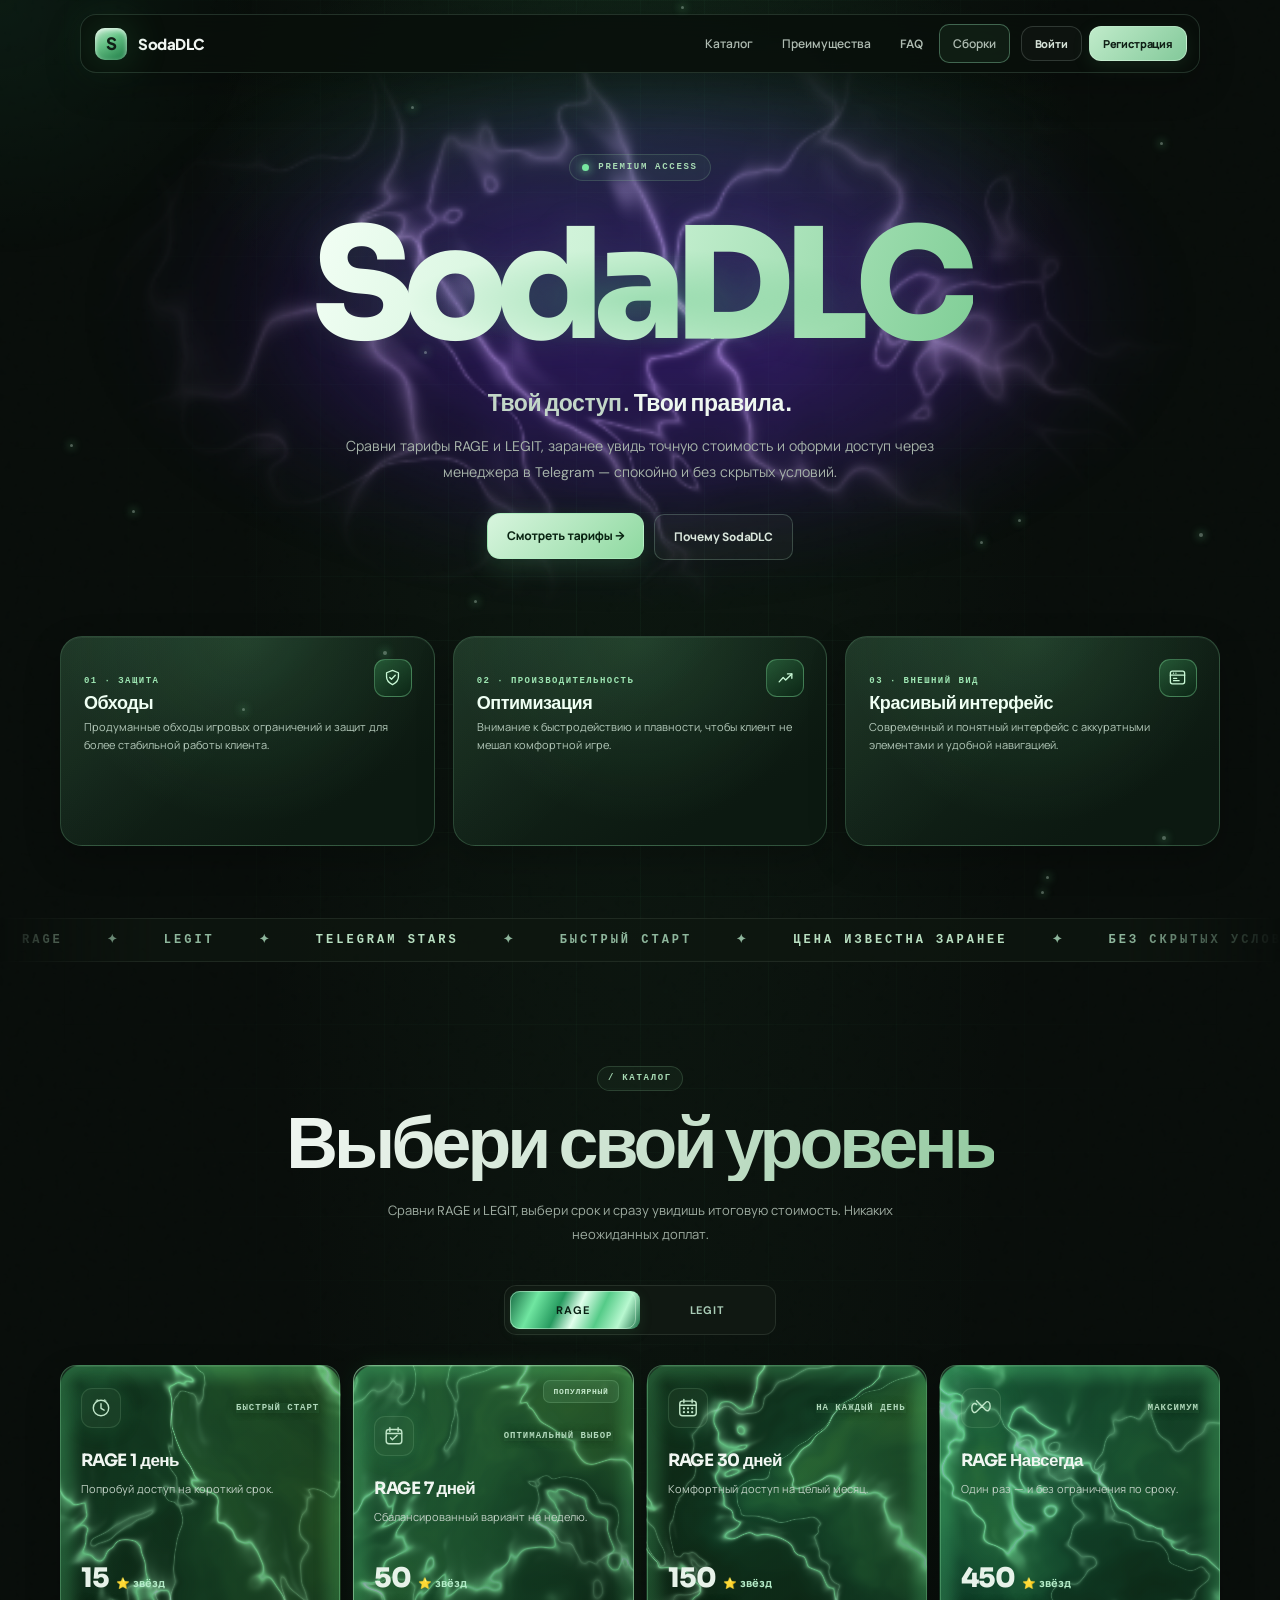
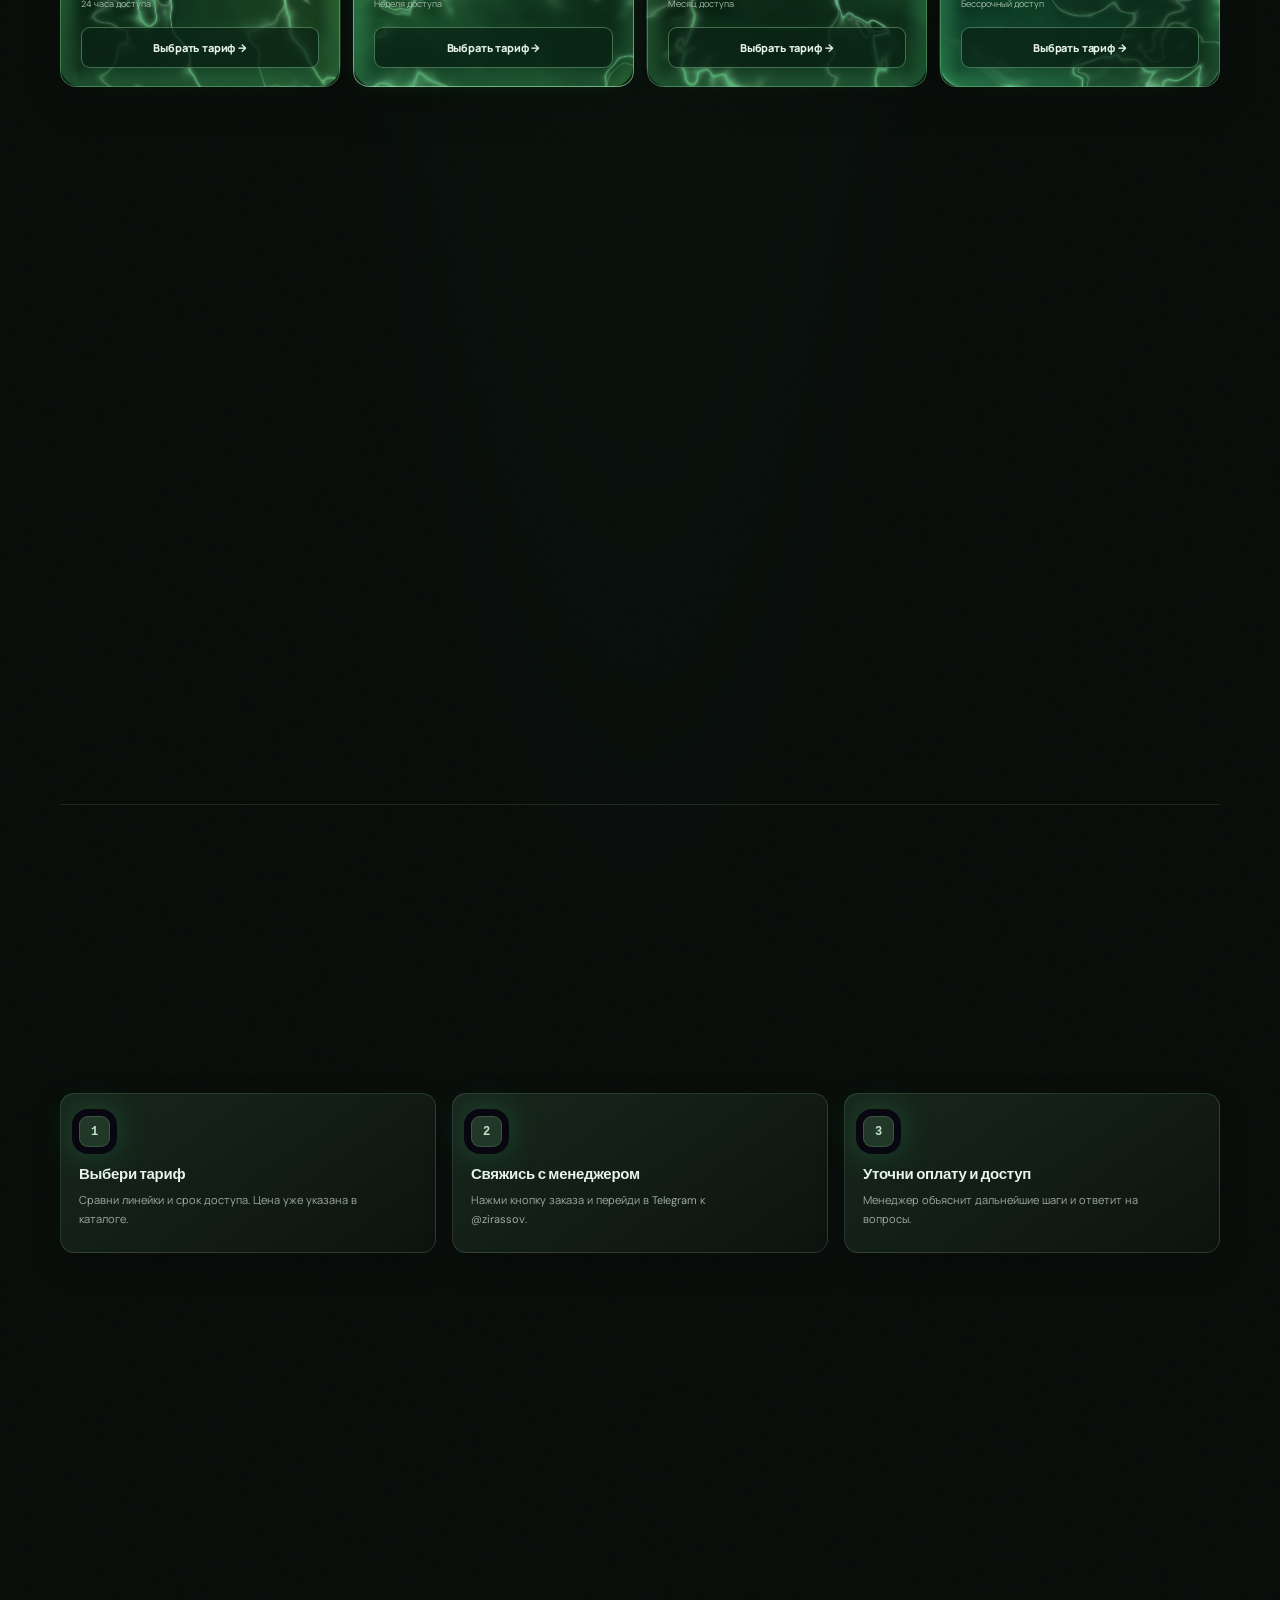
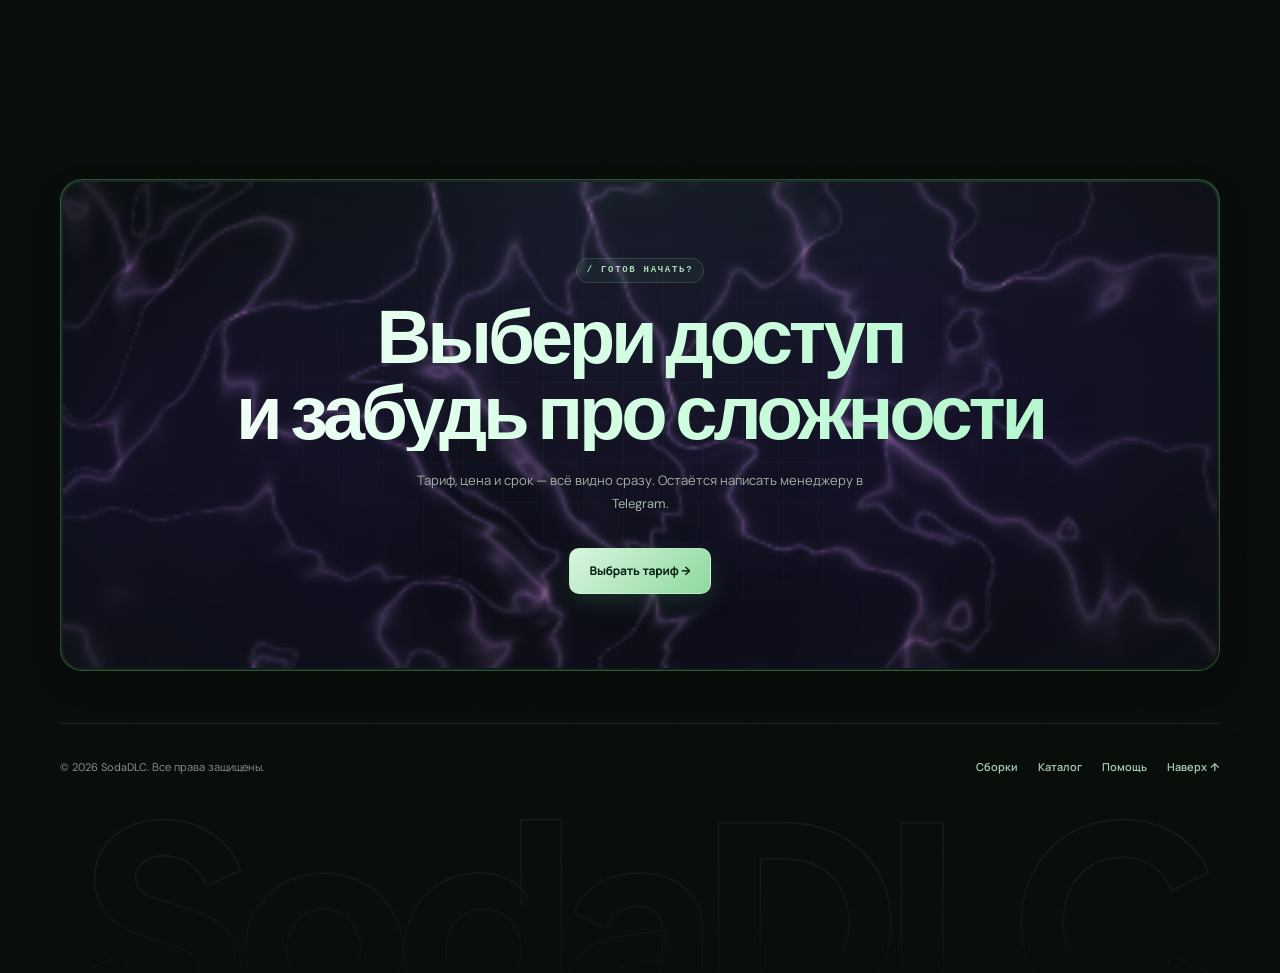
==== commit c323a302: "Fix desktop loading intro sizing and word reveal" ====
--- a/index.html
+++ b/index.html
@@ -1479,11 +1479,6 @@
 <style id="sodadlc-desktop-cinematic-motion">
 @media (min-width:901px) and (pointer:fine){
  /* Loading: calm, deliberate reveal instead of a fast wipe */
- .loader{transition:opacity 1.25s cubic-bezier(.22,.61,.36,1),visibility 1.25s!important}
- .loader-word{animation:wordIn 2.4s .35s cubic-bezier(.16,1,.3,1) both!important}
- .loader-script{animation:wordWipe 5.8s .55s cubic-bezier(.22,.61,.36,1) forwards!important}
- .loader-spark{animation:sparkIn 2.4s .35s cubic-bezier(.16,1,.3,1) both!important}
- .loader-bar::after{animation:barFill 6.8s cubic-bezier(.22,.61,.36,1) forwards!important}
  /* Page atmosphere: slow, low-amplitude movement */
  .cold-mist i:nth-child(1){animation-duration:58s!important}
  .cold-mist i:nth-child(2){animation-duration:72s!important}
@@ -1983,6 +1978,24 @@
 </style>
 
 
+<style id="sodadlc-loader-desktop-stability">
+/* Match desktop intro timing and sizing to the already-correct mobile reveal. */
+@media(min-width:901px) and (pointer:fine){
+  .loader{display:grid!important;place-items:center!important;overflow:hidden!important}
+  .loader-word{
+    width:max-content!important;max-width:86vw!important;
+    font-size:clamp(54px,8vw,100px)!important;
+    line-height:1.3!important;transform:none!important;
+    animation:wordIn 1.6s .2s ease-out forwards!important;
+  }
+  .loader-script{
+    font-size:1em!important;line-height:1.3!important;
+    animation:wordWipe 3.6s .3s cubic-bezier(.45,.05,.35,1) forwards!important;
+  }
+  .loader-spark{animation:sparkIn 1.6s .2s ease-out forwards!important}
+  .loader-bar::after{animation:barFill 4.4s ease-in-out forwards!important}
+}
+</style>
 </head>
 <body>
 <div class="loader" id="loader" aria-label="SodaDLC"><i class="loader-bar"></i><div class="loader-word"><span class="loader-spark">✦</span><span class="loader-script"><span class="ls">S</span>odaDLC</span></div></div>
@@ -2162,17 +2175,24 @@
 document.querySelectorAll('.reveal').forEach(el=>observer.observe(el));
 renderPlans();
 (function(){
-  var L=document.getElementById('loader'),started=false,loaded=false,t0=Date.now();
+  var L=document.getElementById('loader'),started=false,loaded=false;
   function hide(){L.classList.add('done')}
-  function fit(){var w=L.querySelector('.loader-word');var max=Math.min(innerWidth*.86,820),size=100;w.style.fontSize=size+'px';
-    for(var i=0;i<4;i++){var r=w.getBoundingClientRect().width||1;size=Math.max(30,Math.min(260,size*max/r));w.style.fontSize=size+'px';if(Math.abs(r-max)<2)break}}
-  if(document.fonts&&document.fonts.addEventListener)document.fonts.addEventListener('loadingdone',fit);
-  setTimeout(fit,300);setTimeout(fit,1500);
-  addEventListener('resize',fit);
-  function start(){if(started)return;started=true;fit();L.classList.add('go');setTimeout(function(){if(loaded)hide();else window.addEventListener('load',hide,{once:true})},4600);setTimeout(hide,8000)}
+  function start(){
+    if(started)return;
+    started=true;
+    L.classList.add('go');
+    /* Keep the loader visible until its wordmark has completely drawn. */
+    setTimeout(function(){
+      if(loaded)hide();
+      else window.addEventListener('load',hide,{once:true});
+    },4600);
+    setTimeout(hide,7000);
+  }
   window.addEventListener('load',function(){loaded=true});
-  var f=(document.fonts&&document.fonts.load)?Promise.all([document.fonts.load('120px "Ballet"','odaDLC'),document.fonts.load('120px "SodaScript"','S')]).catch(function(){}):Promise.resolve();
-  Promise.race([f,new Promise(function(r){setTimeout(r,2600)})]).then(start);
+  var f=(document.fonts&&document.fonts.load)
+    ?Promise.all([document.fonts.load('100px "Ballet"','odaDLC'),document.fonts.load('100px "SodaScript"','S')]).catch(function(){})
+    :Promise.resolve();
+  Promise.race([f,new Promise(function(resolve){setTimeout(resolve,2600)})]).then(start);
 })();
 </script>
 <div id="scrollBar" aria-hidden="true"></div>
